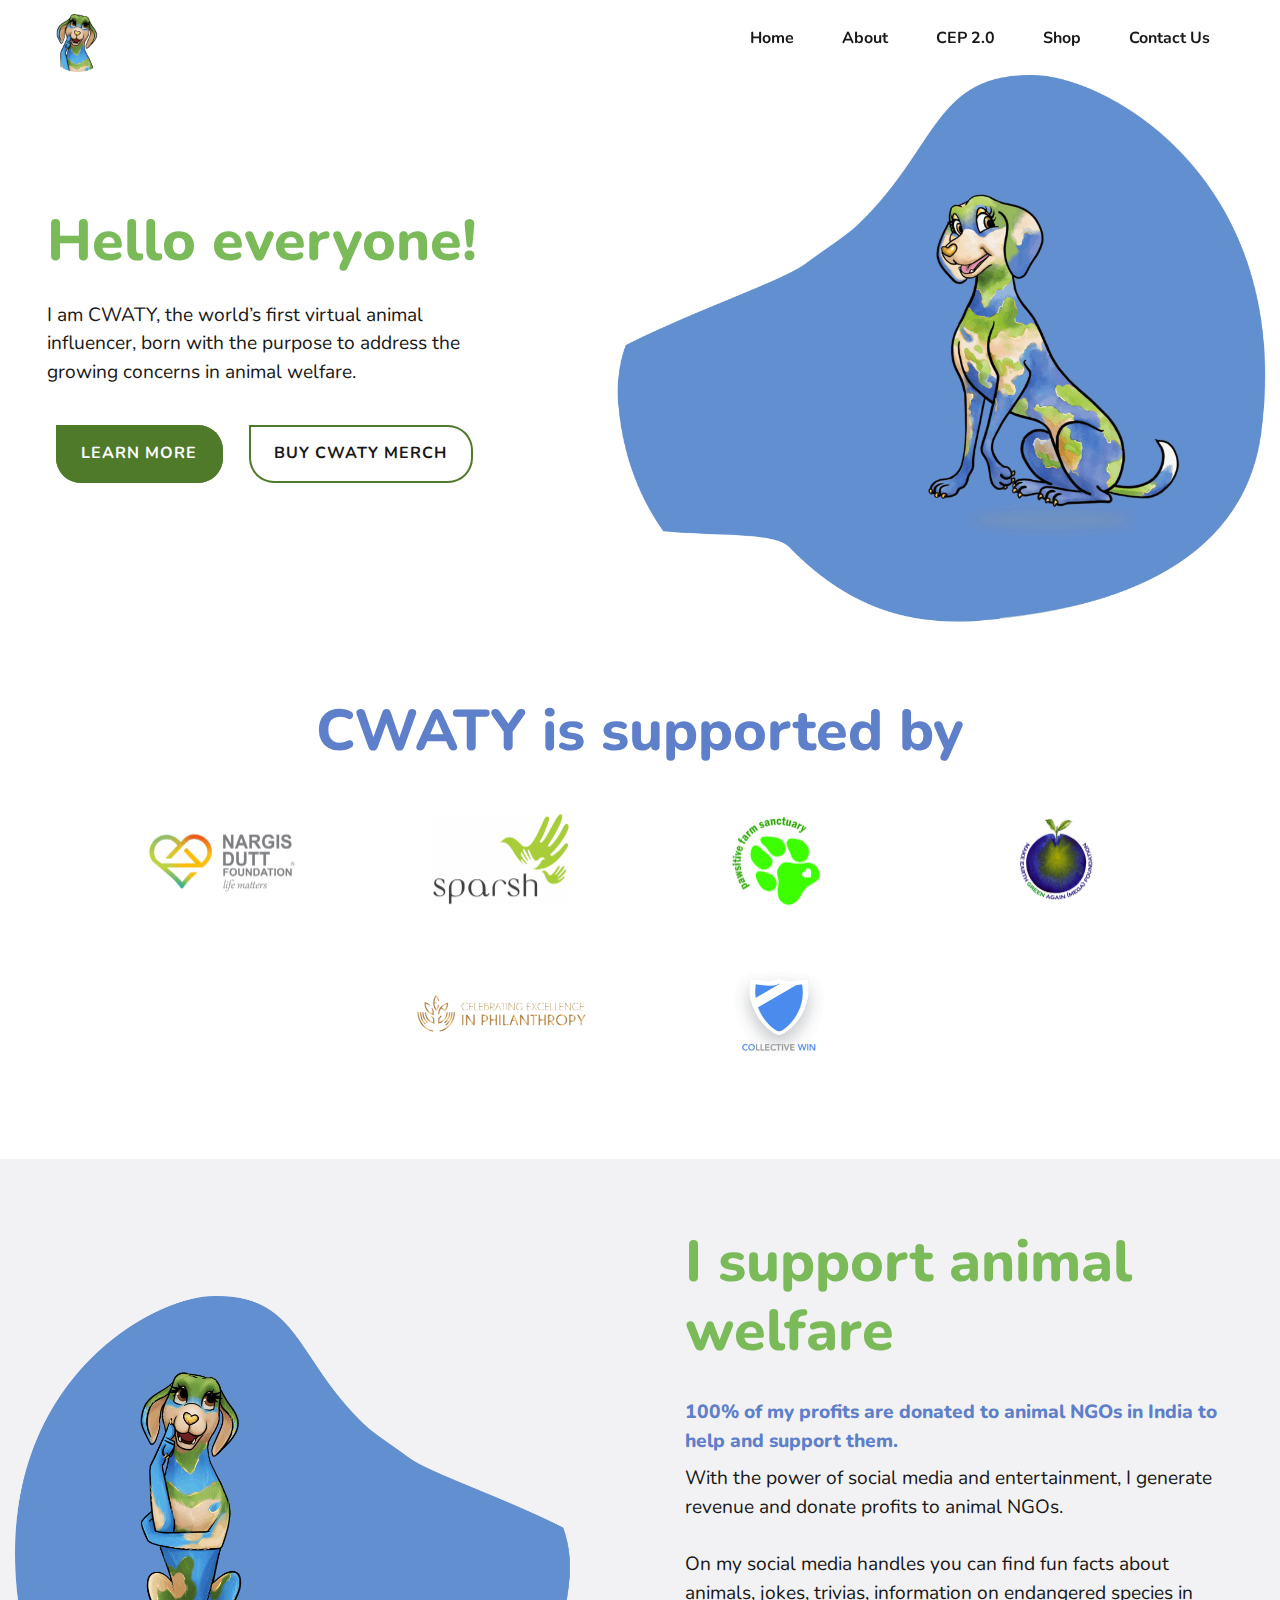
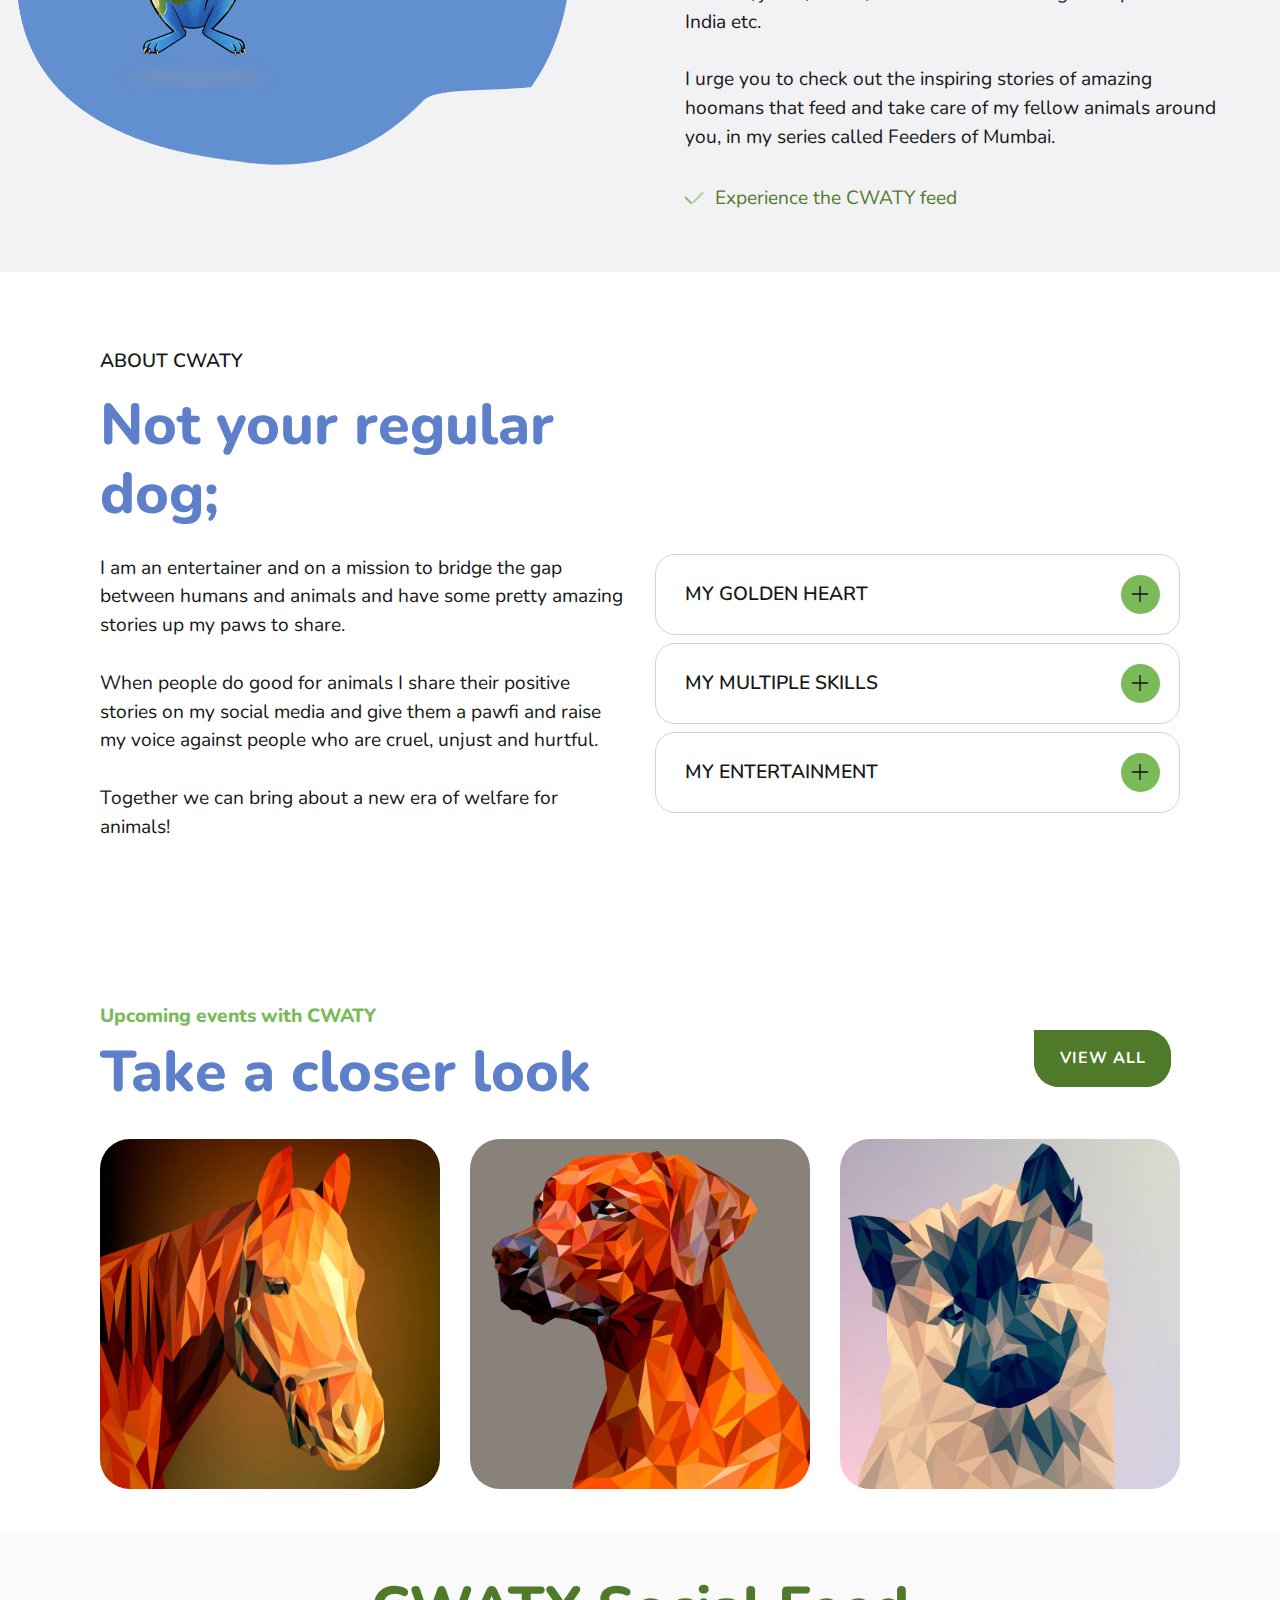
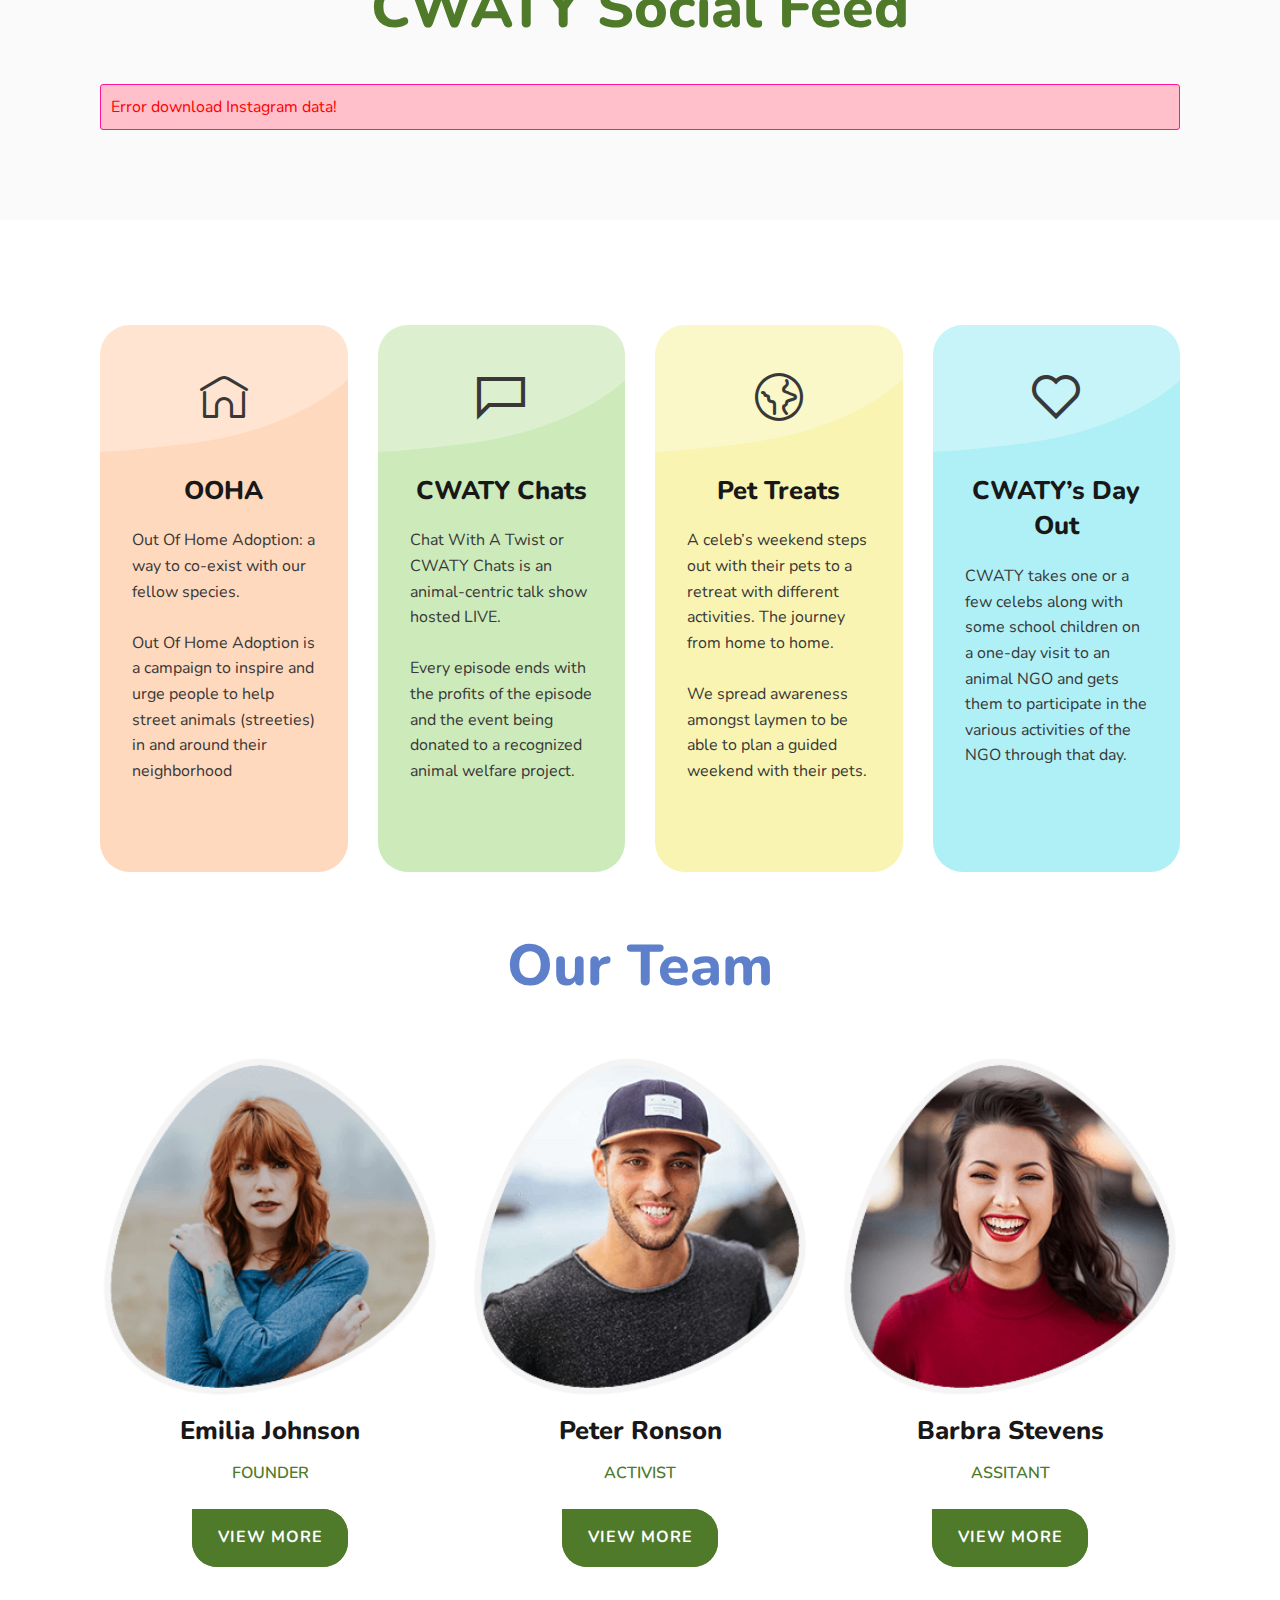
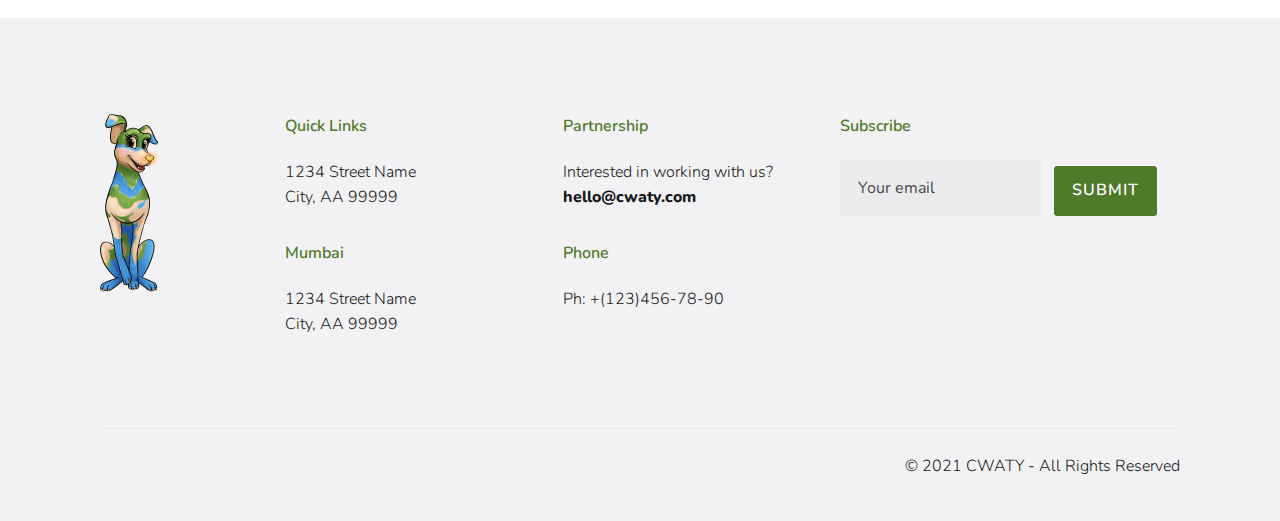
==== index.html @ ecf94f73 "v0.1 Build" ====
<!DOCTYPE html>
<html  >
<head>
  
  <meta charset="UTF-8">
  <meta http-equiv="X-UA-Compatible" content="IE=edge">
  
  <meta name="viewport" content="width=device-width, initial-scale=1, minimum-scale=1">
  <link rel="shortcut icon" href="assets/images/logo-96x96.png" type="image/x-icon">
  <meta name="description" content="">
  
  
  <title>CWATY Home page - </title>
  <link rel="stylesheet" href="assets/web/assets/mobirise-icons2/mobirise2.css">
  <link rel="stylesheet" href="assets/web/assets/mobirise-icons/mobirise-icons.css">
  <link rel="stylesheet" href="assets/web/assets/mobirise-icons-bold/mobirise-icons-bold.css">
  <link rel="stylesheet" href="assets/tether/tether.min.css">
  <link rel="stylesheet" href="assets/bootstrap/css/bootstrap.min.css">
  <link rel="stylesheet" href="assets/bootstrap/css/bootstrap-grid.min.css">
  <link rel="stylesheet" href="assets/bootstrap/css/bootstrap-reboot.min.css">
  <link rel="stylesheet" href="assets/dropdown/css/style.css">
  <link rel="stylesheet" href="assets/socicon/css/styles.css">
  <link rel="stylesheet" href="assets/instagram-feed/style.css">
  <link rel="stylesheet" href="assets/slick/slick.css">
  <link rel="stylesheet" href="assets/theme/css/style.css">
  <link rel="stylesheet" href="assets/recaptcha.css">
  <link rel="preload" as="style" href="assets/mobirise/css/mbr-additional.css"><link rel="stylesheet" href="assets/mobirise/css/mbr-additional.css" type="text/css">
  
  
  
  

</head>
<body>
  
  <section class="menu cid-rGtWl2Qdmo" once="menu" id="menu1-0">

    


    <nav class="navbar navbar-dropdown navbar-fixed-top navbar-expand-lg">
        <div class="container">
            <div class="navbar-brand">
                <span class="navbar-logo">
                    
                        <img src="assets/images/logo-96x96.png" alt="" style="height: 4rem;">
                    
                </span>
                
            </div>
            <button class="navbar-toggler" type="button" data-toggle="collapse" data-target="#navbarSupportedContent" aria-controls="navbarNavAltMarkup" aria-expanded="false" aria-label="Toggle navigation">
                <div class="hamburger">
                    <span></span>
                    <span></span>
                    <span></span>
                    <span></span>
                </div>
            </button>
            <div class="collapse navbar-collapse" id="navbarSupportedContent">
                <ul class="navbar-nav nav-dropdown nav-right" data-app-modern-menu="true"><li class="nav-item">
                        <a class="nav-link link text-black text-primary display-4" href="#top" aria-expanded="false">
                            Home</a>
                    </li><li class="nav-item"><a class="nav-link link text-black text-primary display-4" href="index.html#content2-3" aria-expanded="false">About</a></li><li class="nav-item"><a class="nav-link link text-black text-primary display-4" href="cep.html">
                            CEP 2.0</a></li><li class="nav-item">
                        <a class="nav-link link text-black text-primary display-4" href="shop.html">
                            Shop</a>
                    </li><li class="nav-item"><a class="nav-link link text-black text-primary display-4" href="events.html#contact2-d" aria-expanded="false">
                            Contact Us</a></li></ul>
                
                
            </div>
        </div>
    </nav>
</section>

<section class="cid-rGtWlOZ46k" id="header1-1">
    

    

    <div class="container-fluid">
        <div class="row">
            <div class="col-md-12 content align-left py-4 col-lg-5 ">

                <h1 class="mbr-section-title align-left mbr-bold pb-3 mbr-fonts-style display-2">Hello everyone!&nbsp;</h1>
                <p class="mbr-text pb-3 align-left mbr-fonts-style display-7"> I am CWATY, the world’s first virtual animal influencer, born with the purpose to address the growing concerns in animal welfare.</p>

                



                <div class="align-left mbr-section-btn"><a class="btn btn-md btn-primary display-4" href="index.html#content2-3">LEARN MORE</a> <a class="btn btn-md btn-primary-outline display-4" href="shop.html">BUY CWATY MERCH</a></div>

            </div>
            <div class="col-md-12 col-lg-7 img-col">
                <div class="mbr-figure">
                    <img src="assets/images/3s-1200x900.png" alt="">
                </div>

            </div>
        </div>
    </div>
</section>

<section class="clients1 petsm4_clients1 cid-spHb37b6py" id="clients1-i">

	<!-- Block parameters controls (Blue "Gear" panel) -->
	
	<!-- End block parameters -->

	<div class="container images-container">
		<div class="row justify-content-center">
			<div class="col-md-12">
				<h1 class="mbr-section-title mbr-bold pb-3 align-center mbr-fonts-style display-2">CWATY is supported by</h1>
				
				
			</div>
			<div class="col-md-4 col-lg-3 card">
				<img src="assets/images/logo4-360x213.png" alt="">
			</div>
			<div class="col-md-4 col-lg-3 card">
				<img src="assets/images/logo2-360x213.png" alt="">
			</div>
			<div class="col-md-4 col-lg-3 card">
				<img src="assets/images/logo5-360x213.png" alt="">
			</div>
			<div class="col-md-4 col-lg-3 card">
				<img src="assets/images/logo1-360x213.png" alt="">
			</div>
			<div class="col-md-4 col-lg-3 card">
				<img src="assets/images/logo3-360x213.png" alt="">
			</div>
			<div class="col-md-4 col-lg-3 card">
				<img src="assets/images/logo6-360x213.png" alt="">
			</div>
			
			
			
			
			
			
		</div>
	</div>
</section>

<section class="cid-rGtWmGRJOW" id="content2-3">
    

    

    <div class="container-fluid">
        <div class="row">

            <div class="col-md-12 col-lg-6 img-col">
                <div class="mbr-figure">
                    <img src="assets/images/4s-1200x900.png" alt="">
                </div>

            </div>


            <div class="col-md-12 content py-4 col-lg-6">

                <h1 class="mbr-section-title align-left mbr-bold pb-4 mbr-fonts-style display-2">
I support animal welfare</h1>

                <h2 class="mbr-section-title align-left mbr-bold mbr-fonts-style display-7">100% of my profits are donated to animal NGOs in India to help and support them.</h2>

                <p class="mbr-text pb-3 align-left mbr-fonts-style display-7">With the power of social media and entertainment, I generate revenue and donate profits to animal NGOs.<br><br>On my social media handles you can find fun facts about animals, jokes, trivias, information on endangered species in India etc. <br><br>I urge you to check out the inspiring stories of amazing hoomans that  feed and take care of my fellow animals around you, in my series called Feeders of Mumbai.<br></p>



                <ul class="list">
                    
                    
                    


                <li class="item-wrap">
                        <span class="mbr-iconfont mbrib-success" style="color: rgb(118, 118, 118); fill: rgb(118, 118, 118);"></span>
                        <h4 class="item1 mbr-regular mbr-fonts-style display-7"><a href="index.html#instagram-feed-block-g" class="text-primary">Experience the CWATY feed</a></h4>
                    </li></ul>

                

            </div>

        </div>
    </div>
</section>

<section class="accordion1 petsm4_accordions1 cid-spEi02hDJc" id="accordions1-0">

	

	
	<div class="container">
		<div class="row">
			<div class="col-12 col-lg-6">
				<div class="section-head align-left">
					<h3 class="mbr-section-subtitle mbr-semibold pb-2 mbr-fonts-style display-7">ABOUT CWATY</h3>
					<h2 class="mbr-section-title mbr-bold pb-3 mbr-fonts-style display-2">Not your regular dog;</h2>
				</div>
			</div>
		</div>
		<div class="row">
			<div class="col-12 col-lg-6">

				<p class="mbr-fonts-style pb-4 align-left text display-7">I am an entertainer and on a mission to bridge the gap between humans and animals and have some pretty amazing stories up my paws to share. <br><br>When people do good for animals I share their positive stories on my social media and give them a  pawfi and raise my voice against people who are cruel, unjust and hurtful.<br><br>Together we can bring about a new era of welfare for animals!<br></p>

			</div>
			<div class="col-12 col-lg-6 accordion-section">
				<div class="accordion-content">
					<div id="bootstrap-accordion_6" class="panel-group accordionStyles accordion" role="tablist" aria-multiselectable="true">
						<div class="card">
							<div class="card-header" role="tab" id="headingOne">
								<a role="button" class="panel-title collapsed text-black" data-toggle="collapse" data-core="" href="#collapse1_6" aria-expanded="false" aria-controls="collapse1">


									<h4 class="mbr-fonts-style display-7">MY GOLDEN HEART</h4>

									<span class="sign mbr-iconfont mbri-arrow-down inactive"></span>
								</a>
							</div>
							<div id="collapse1_6" class="panel-collapse noScroll collapse " role="tabpanel" aria-labelledby="headingOne" data-parent="#bootstrap-accordion_6">
								<div class="panel-body p-4">
									<p class="mbr-fonts-style panel-text display-7">People say I have a golden heart, literally and as well as metaphorically. Golden hued blood runs through my veins. My skin is covered in intricate patterns, much like the terrain of the globe. With my cute heart-shaped golden nose with long fluttering lashes I win everyone’s heart. <br></p>
								</div>
							</div>
						</div>
						<div class="card">
							<div class="card-header" role="tab" id="headingTwo">
								<a role="button" class="collapsed panel-title text-black" data-toggle="collapse" data-core="" href="#collapse2_6" aria-expanded="false" aria-controls="collapse2">


									<h4 class="mbr-fonts-style display-7">MY MULTIPLE SKILLS</h4>

									<span class="sign mbr-iconfont mbri-arrow-down inactive"></span>
								</a>

							</div>
							<div id="collapse2_6" class="panel-collapse noScroll collapse" role="tabpanel" aria-labelledby="headingTwo" data-parent="#bootstrap-accordion_6">
								<div class="panel-body p-4">
									<p class="mbr-fonts-style panel-text display-7">
										Just like the colours on my skin, my skills too are multiple. I work as an actor, writer, philanthropist, host, model,singer, influencer, illustrator, comedian &amp; producer. Phew! All to raise funds for the welfare of animals, of course. </p>
								</div>
							</div>
						</div>
						<div class="card">
							<div class="card-header" role="tab" id="headingThree">
								<a role="button" class="collapsed text-black panel-title" data-toggle="collapse" data-core="" href="#collapse3_6" aria-expanded="false" aria-controls="collapse3">


									<h4 class="mbr-fonts-style display-7">MY ENTERTAINMENT</h4>

									<span class="sign mbr-iconfont mbri-arrow-down inactive"></span>
								</a>
							</div>
							<div id="collapse3_6" class="panel-collapse noScroll collapse" role="tabpanel" aria-labelledby="headingThree" data-parent="#bootstrap-accordion_6">
								<div class="panel-body p-4">
									<p class="mbr-fonts-style panel-text display-7"> Also, had my fair share of experience in the entertainment industry, making short documentary films on animal feeders, attending shoots and walking down the red carpet, to raise awareness for animal welfare. </p>
								</div>
							</div>
						</div>
						
						
						
					</div>
				</div>
			</div>
		</div>
	</div>
</section>

<section class="features6 popup-btn-cards cid-rGtWn0t5ac" id="features4-4">

    

    
    <div class="container">


        <div class="row justify-content-center">

            <div class="col-lg-8 col-md-8 pb-4">
                <h4 class="align-left mbr-bold mbr-fonts-style display-7">Upcoming events with CWATY&nbsp;</h4>

                <h2 class="align-left mbr-bold mbr-fonts-style mbr-section-title display-2">Take a closer look</h2>
            </div>

            <div class="col-lg-4 col-md-4 btn-col pb-4">
                <div class="align-left mbr-section-btn"><a class="btn btn-md btn-primary display-4" href="#">VIEW ALL<br></a></div>
            </div>



            <div class="col-lg-4 col-md-6">
                <div class="card-wrapper">
                    <a href="events.html"><img src="assets/images/mbr-680x713.jpg" alt="" title=""></a>
                    <div class="wrapper">
                        <p class="mbr-text align-center mbr-semibold mbr-white mbr-fonts-style display-4">27th Feburary, 2021</p>
                        <h3 class="card-title align-center mbr-bold mbr-fonts-style align-left mbr-white display-5">
                            <div><a href="events.html" class="text-white">Press Conference for Celebrating Excellence in Philanthropy (CEP)</a></div>
                        </h3>
                    </div>
                </div>
            </div>





            <div class="col-lg-4 col-md-6">
                <div class="card-wrapper">
                    <img src="assets/images/mbr-680x466.jpg" alt="" title="">
                    <div class="wrapper">
                        <p class="mbr-text align-center mbr-semibold mbr-white mbr-fonts-style display-4">
                            FIRST WEEK OF MAY</p>
                        <h3 class="card-title align-center mbr-bold mbr-fonts-style align-left mbr-white display-5"><a href="cep.html" class="text-white">Celebrating Excellence in Philanthropy 2.0 (CEP)</a></h3>
                    </div>
                </div>
            </div>


            <div class="col-lg-4 col-md-6">
                <div class="card-wrapper">
                    <img src="assets/images/mbr-680x453.jpg" alt="" title="">
                    <div class="wrapper">
                        <p class="mbr-text align-center mbr-semibold mbr-white mbr-fonts-style display-4">4th OCTOBER 2021</p>
                        <h3 class="card-title align-center mbr-bold mbr-fonts-style align-left mbr-white display-5"><a href="#" class="text-white" data-toggle="modal" data-target="#mbr-popup-l">WORLD ANIMAL DAY</a></h3>
                    </div>
                </div>
            </div>



        </div>
    </div>
</section>

<section class="mbr-instagram-feed" id="instagram-feed-block-g" data-per-row-grid="6" data-rows="2" data-per-row-slider="" data-spacing="11" data-full-width="" data-account="cwaty.official" data-rv-view="917" style="background-color: rgb(250, 250, 250); padding-top: 40px; padding-bottom: 80px;">
    
    <div class="container container_toggle">
        <div class="row">
            <div class="col">
                <div class="inst">
                    <h1 class="inst__title align-center mbr-fonts-style display-2"><strong>CWATY Social Feed</strong></h1>
                    <div class="inst__content"></div>
                    
                </div>
            </div>
        </div>
    </div>
</section>

<section class="features1 cid-rGtWm2r7DD" id="features6-2">

    

    
    <div class="container">
        <div class="row">

            <div class="card col-12 col-md-6 col-lg-3">
                <div class="card-wrapper align-left card1 ">
                    <svg xmlns="http://www.w3.org/2000/svg" width="269.19780227841716" height="147.43955898849208" style="">
                        <rect id="backgroundrect" width="100%" height="100%" x="0" y="0" fill="transparent" stroke="none" class="" style="" fill-opacity="1"></rect>
                        <g class="currentLayer" style="">
                            <title>Layer 1</title>
                            <path fill="white" fill-opacity="1" stroke="none" stroke-width="2" stroke-dasharray="none" stroke-linejoin="round" stroke-linecap="butt" stroke-dashoffset="" fill-rule="nonzero" opacity="1" marker-start="" marker-mid="" marker-end="" d="M-110.40659359291077,50.950556279754636 C-110.40659359291077,-2.4372237202453633 -10.614843592910766,-81.94505372024535 88.16483640708924,-81.94505372024535 C186.94450640708922,-81.94505372024535 266.9560464070892,-38.70095372024536 266.9560464070892,14.686816279754638 C266.9560464070892,68.07458627975464 186.94450640708922,111.31868627975464 88.16483640708924,111.31868627975464 C-10.614843592910766,111.31868627975464 -110.40659359291077,104.33832627975464 -110.40659359291077,50.950556279754636 z" id="svg_1" class="" transform="rotate(-4.22603702545166 78.27473449707026,14.686810493469203) "></path>
                        </g>
                    </svg>
                    <div class="card-img">
                        <span class="mbr-iconfont mbrib-home"></span>
                    </div>
                    <div class="card-box">
                        <h4 class="card-title pb-2 mbr-bold mbr-fonts-style display-5">OOHA</h4>
                        <p class="mbr-text pb-4 mbr-fonts-style display-4">Out Of Home Adoption: a way to co-exist with our fellow species.<br><br>Out Of Home Adoption is a campaign to inspire and urge people to help street animals (streeties) in and around their neighborhood<br></p>
                        
                    </div>
                </div>
            </div>
            <div class="card col-12 col-md-6 col-lg-3">
                <div class="card-wrapper  align-left card2 ">
                    <svg xmlns="http://www.w3.org/2000/svg" width="269.19780227841716" height="147.43955898849208" style="">
                        <rect id="backgroundrect" width="100%" height="100%" x="0" y="0" fill="transparent" stroke="none" class="" style="" fill-opacity="1"></rect>
                        <g class="currentLayer" style="">
                            <title>Layer 1</title>
                            <path fill="white" fill-opacity="1" stroke="none" stroke-width="2" stroke-dasharray="none" stroke-linejoin="round" stroke-linecap="butt" stroke-dashoffset="" fill-rule="nonzero" opacity="1" marker-start="" marker-mid="" marker-end="" d="M-110.40659359291077,50.950556279754636 C-110.40659359291077,-2.4372237202453633 -10.614843592910766,-81.94505372024535 88.16483640708924,-81.94505372024535 C186.94450640708922,-81.94505372024535 266.9560464070892,-38.70095372024536 266.9560464070892,14.686816279754638 C266.9560464070892,68.07458627975464 186.94450640708922,111.31868627975464 88.16483640708924,111.31868627975464 C-10.614843592910766,111.31868627975464 -110.40659359291077,104.33832627975464 -110.40659359291077,50.950556279754636 z" id="svg_1" class="" transform="rotate(-4.22603702545166 78.27473449707026,14.686810493469203) "></path>
                        </g>
                    </svg>
                    <div class="card-img">
                        <span class="mbr-iconfont mobi-mbri-chat mobi-mbri"></span>
                    </div>
                    <div class="card-box">
                        <h4 class="card-title pb-2 mbr-bold mbr-fonts-style display-5">CWATY Chats</h4>
                        <p class="mbr-text pb-4 mbr-fonts-style display-4">Chat With A Twist or CWATY Chats is an animal-centric talk show hosted LIVE.<br><br>Every episode ends with the profits of the episode and the event being donated to a recognized animal welfare project.<br></p>
                        
                    </div>
                </div>
            </div>
            <div class="card col-12 col-md-6 col-lg-3">
                <div class="card-wrapper  align-left card3 ">
                    <svg xmlns="http://www.w3.org/2000/svg" width="269.19780227841716" height="147.43955898849208" style="">
                        <rect id="backgroundrect" width="100%" height="100%" x="0" y="0" fill="transparent" stroke="none" class="" style="" fill-opacity="1"></rect>
                        <g class="currentLayer" style="">
                            <title>Layer 1</title>
                            <path fill="white" fill-opacity="1" stroke="none" stroke-width="2" stroke-dasharray="none" stroke-linejoin="round" stroke-linecap="butt" stroke-dashoffset="" fill-rule="nonzero" opacity="1" marker-start="" marker-mid="" marker-end="" d="M-110.40659359291077,50.950556279754636 C-110.40659359291077,-2.4372237202453633 -10.614843592910766,-81.94505372024535 88.16483640708924,-81.94505372024535 C186.94450640708922,-81.94505372024535 266.9560464070892,-38.70095372024536 266.9560464070892,14.686816279754638 C266.9560464070892,68.07458627975464 186.94450640708922,111.31868627975464 88.16483640708924,111.31868627975464 C-10.614843592910766,111.31868627975464 -110.40659359291077,104.33832627975464 -110.40659359291077,50.950556279754636 z" id="svg_1" class="" transform="rotate(-4.22603702545166 78.27473449707026,14.686810493469203) "></path>
                        </g>
                    </svg>
                    <div class="card-img">
                        <span class="mbr-iconfont mbrib-globe"></span>
                    </div>
                    <div class="card-box">
                        <h4 class="card-title pb-2 mbr-bold mbr-fonts-style display-5">Pet Treats</h4>
                        <p class="mbr-text pb-4 mbr-fonts-style display-4">
                            A celeb’s weekend steps out with their pets to a retreat with different activities. The journey from home to home.<br><br>We spread awareness amongst laymen to be able to plan a guided weekend with their pets.<br> </p>
                        
                    </div>
                </div>
            </div>
            <div class="card col-12 col-md-6 col-lg-3">
                <div class="card-wrapper  align-left card4 ">
                    <svg xmlns="http://www.w3.org/2000/svg" width="269.19780227841716" height="147.43955898849208" style="">
                        <rect id="backgroundrect" width="100%" height="100%" x="0" y="0" fill="transparent" stroke="none" class="" style="" fill-opacity="1"></rect>
                        <g class="currentLayer" style="">
                            <title>Layer 1</title>
                            <path fill="white" fill-opacity="1" stroke="none" stroke-width="2" stroke-dasharray="none" stroke-linejoin="round" stroke-linecap="butt" stroke-dashoffset="" fill-rule="nonzero" opacity="1" marker-start="" marker-mid="" marker-end="" d="M-110.40659359291077,50.950556279754636 C-110.40659359291077,-2.4372237202453633 -10.614843592910766,-81.94505372024535 88.16483640708924,-81.94505372024535 C186.94450640708922,-81.94505372024535 266.9560464070892,-38.70095372024536 266.9560464070892,14.686816279754638 C266.9560464070892,68.07458627975464 186.94450640708922,111.31868627975464 88.16483640708924,111.31868627975464 C-10.614843592910766,111.31868627975464 -110.40659359291077,104.33832627975464 -110.40659359291077,50.950556279754636 z" id="svg_1" class="" transform="rotate(-4.22603702545166 78.27473449707026,14.686810493469203) "></path>
                        </g>
                    </svg>
                    <div class="card-img">
                        <span class="mbr-iconfont mobi-mbri-hearth mobi-mbri"></span>
                    </div>
                    <div class="card-box">
                        <h4 class="card-title pb-2 mbr-bold mbr-fonts-style display-5">CWATY’s Day Out</h4>
                        <p class="mbr-text pb-4 mbr-fonts-style display-4">
                            CWATY takes one or a few celebs along with some school children on a one-day visit to an animal NGO and gets them to participate in the various activities of the NGO through that day. </p>
                        
                    </div>
                </div>

            </div>
        </div>
    </div>

</section>

<section class="features6 popup-btn-cards cid-rGtWoTEzKR" id="team1-9">

    

    
    <div class="container">


        <div class="row justify-content-center">

            <div class="col-lg-12 col-md-12 pb-5">

                <h2 class="align-center mbr-bold mbr-fonts-style mbr-section-title display-2">Our Team</h2>
            </div>




            <div class="col-lg-4 col-md-6">
                <div class="card-wrapper">
                    <img src="assets/images/face1.png" alt="" title="">
                    <div class="wrapper">
                        <h3 class="card-title align-center mbr-bold mbr-fonts-style align-left display-5">Emilia Johnson</h3>
                        <p class="mbr-text align-center mbr-semibold mbr-fonts-style display-4">FOUNDER</p>
                        <div class="align-center mbr-section-btn"><a class="btn btn-md btn-primary display-4" href="#">VIEW MORE<br></a></div>

                    </div>
                </div>
            </div>





            <div class="col-lg-4 col-md-6">
                <div class="card-wrapper">
                    <img src="assets/images/face2.png" alt="" title="">
                    <div class="wrapper">
                        <h3 class="card-title align-center mbr-bold mbr-fonts-style align-left display-5">Peter Ronson</h3>
                        <p class="mbr-text align-center mbr-semibold mbr-fonts-style display-4">ACTIVIST</p>
                        <div class="align-center mbr-section-btn"><a class="btn btn-md btn-primary display-4" href="#">VIEW MORE<br></a></div>

                    </div>
                </div>
            </div>


            <div class="col-lg-4 col-md-6">
                <div class="card-wrapper">
                    <img src="assets/images/face3.png" alt="" title="">
                    <div class="wrapper">
                        <h3 class="card-title align-center mbr-bold mbr-fonts-style align-left display-5">Barbra Stevens</h3>
                        <p class="mbr-text align-center mbr-semibold mbr-fonts-style display-4">ASSITANT</p>
                        <div class="align-center mbr-section-btn"><a class="btn btn-md btn-primary display-4" href="#">VIEW MORE<br></a></div>

                    </div>
                </div>
            </div>



        </div>
    </div>
</section>

<div class="modal mbr-popup cid-spIbyJRUjV fade" tabindex="-1" role="dialog" data-overlay-color="#000000" data-overlay-opacity="0.8" id="mbr-popup-l" aria-hidden="true">
        <div class="modal-dialog modal-lg modal-dialog-centered" role="document">
            <div class="modal-content">
                <div class="modal-header pb-0">
                    <h5 class="modal-title mbr-fonts-style display-5">CWATY Event</h5>
                    <button type="button" class="close" data-dismiss="modal" aria-label="Close">
                        <svg version="1.1" xmlns="http://www.w3.org/2000/svg" width="24" height="24" viewBox="0 0 32 32" fill="currentColor">
                            <path d="M31.797 0.191c-0.264-0.256-0.686-0.25-0.942 0.015l-13.328 13.326c-0.598 0.581 0.342 1.543 0.942 0.942l13.328-13.326c0.27-0.262 0.27-0.695 0-0.957zM14.472 17.515c-0.264-0.256-0.686-0.25-0.942 0.015l-13.328 13.326c-0.613 0.595 0.34 1.562 0.942 0.942l13.328-13.326c0.27-0.262 0.27-0.695 0-0.957zM1.144 0.205c-0.584-0.587-1.544 0.336-0.942 0.942l30.654 30.651c0.613 0.625 1.563-0.325 0.942-0.942z"></path>
                        </svg>
                    </button>
                </div>

                <div class="modal-body">
                    <p class="mbr-text mbr-fonts-style display-7">This event information will be shared with you over an email.&nbsp;</p>

                    <div>
                        
                            

                            <div class="form-wrapper" data-form-type="formoid">
                                <form action="https://mobirise.eu/" method="POST" class="mbr-form form-with-styler" data-form-title="Mobirise Form"><input type="hidden" name="email" data-form-email="true" value="VrpPghg2JX31nfBYb8x8XMeLrXqu/OWqLbm2DgXenSu/31VrDovLkH5ZFRHN4gjjAknaPpZtSniBXmd3YOd91zteMRbe39qmwOwxlSDmK3dpmTcoMj9Lv7Qq2LLcz+to">
                                    <div class="container">
                                        <div class="row">
                                            <div hidden="hidden" data-form-alert="" class="alert alert-success col-12">Thanks for filling out the form!</div>
                                            <div hidden="hidden" data-form-alert-danger="" class="alert alert-danger col-12"></div>
                                        </div>
                                        <div class="row form-content">
                                            <div class="col-md-4 form-group" data-for="name">
                                                <input type="text" name="name" placeholder="Name" data-form-field="Name" required="required" class="form-control display-7" id="name-mbr-popup-l">
                                            </div>
                                            <div class="col-md-4 form-group" data-for="lastName">
                                                <input type="text" name="lastName" placeholder="Last Name" data-form-field="Last Name" required="required" class="form-control display-7" id="lastName-mbr-popup-l">
                                            </div>
                                            <div class="form-group col" data-for="email">
                                                <input type="email" name="email" placeholder="Email" data-form-field="Email" required="required" class="form-control display-7" id="email-mbr-popup-l">
                                            </div>
                                            <div class="col-md-auto input-group-btn"><button type="submit" class="btn btn-primary display-4">SUBMIT</button></div>
                                        </div>
                                    </div>
                                </form>
                            </div>
                        </div>
                    </div>

                    
                </div>
            </div>
        </div>

<section class="footer1 conferencem4_footer1 cid-spF43gKbUT" once="footer" id="footer1-f">

	

	

	<div class="container">
		<div class="row justify-content-center">
			<div class="col-md-6 wrap order-0 col-lg-2">
				
				<img class="logo__image" src="assets/images/happy-cwaty-min-120x356.png" alt="" title="">
			</div>
			<div class="col-md-6 wrap col-lg-3">
				<div class="footer__content">
					<h4 class="mbr-fonts-style mbr-semibold title__address display-4">Quick Links</h4>
					<p class="work__address mbr-fonts-style display-4">1234 Street Name<br>City, AA 99999</p>
				</div>
				<div class="footer__content">
					<h4 class="mbr-fonts-style mbr-semibold title__address display-4">Mumbai</h4>
					<p class="work__address mbr-fonts-style display-4">1234 Street Name<br>City, AA 99999</p>
				</div>
			</div>
			<div class="col-md-6 wrap col-lg-3">
				<div class="footer__content">
					<h4 class="mbr-fonts-style mbr-semibold title__address display-4">Partnership</h4>
					<p class="work__address mbr-fonts-style display-4">Interested in working with us?<br><strong>hello@cwaty.com</strong></p>
				</div>
				<div class="footer__content">
					<h4 class="mbr-fonts-style mbr-semibold title__address display-4">Phone</h4>
					<p class="work__address mbr-fonts-style display-4">Ph: +(123)456-78-90</p>
				</div>
			</div>
			<div class="col-md-6 wrap col-lg-4">
				<div class="footer__content">
					<h4 class="mbr-fonts-style mbr-semibold title__address display-4">Subscribe</h4>
					<div class="subscribe__form" data-form-type="formoid">
						<!---Formbuilder Form--->
						<form action="https://mobirise.eu/" method="POST" class="mbr-form form-with-styler" data-form-title="Mobirise Form"><input type="hidden" name="email" data-form-email="true" value="u6UiCYgzB58LnzweiZnKSBhcArw5LzwTkbqI3s+LuqmmoR8qAYzUD4v7YvIk5geh6M3cSyXzXx3anX35t8WCTnj/2J0/+ow/pn/ZoxNwJ/LOOPmD3TC7fyz3UaPCwfv3">
							<div class="row">
								<div hidden="hidden" data-form-alert="" class="alert alert-success col-12">Thanks for
									filling out the form!</div>
								<div hidden="hidden" data-form-alert-danger="" class="alert alert-danger col-12">
								</div>
							</div>
							<div class="dragArea row">
								<div class="form-group col-md-7  col-6" data-for="email">
									<input type="email" name="email" placeholder="Your email" data-form-field="Email" required="required" class="form-control display-4" id="email-footer1-f">
								</div>
								<div class="col-md-5 col-6 input-group-btn"><button type="submit" class="btn btn-lg btn-primary display-4">SUBMIT</button></div>
							</div>
						</form>
						<!---Formbuilder Form--->
					</div>
				</div>
			</div>

		</div>
		<div class="divider"></div>
		<div class="row align-items-baseline">
			<div class="col-md-6">
				<p class="privacy mbr-fonts-style align-left display-4"></p>
			</div>
			<div class="col-md-6">
				<p class="privacy mbr-fonts-style align-right display-4">
					© 2021 CWATY - All Rights Reserved</p>
			</div>
		</div>
	</div>

</section>


<script src="assets/web/assets/jquery/jquery.min.js"></script>
  <script src="assets/popper/popper.min.js"></script>
  <script src="assets/tether/tether.min.js"></script>
  <script src="assets/bootstrap/js/bootstrap.min.js"></script>
  <script src="assets/smoothscroll/smooth-scroll.js"></script>
  <script src="assets/dropdown/js/nav-dropdown.js"></script>
  <script src="assets/dropdown/js/navbar-dropdown.js"></script>
  <script src="assets/touchswipe/jquery.touch-swipe.min.js"></script>
  <script src="assets/mbr-switch-arrow/mbr-switch-arrow.js"></script>
  <script src="assets/mbr-popup-btns/mbr-popup-btns.js"></script>
  <script src="assets/popup-plugin/script.js"></script>
  <script src="assets/popup-overlay-plugin/script.js"></script>
  <script src="assets/instagram-feed/index.js"></script>
  <script src="assets/slick/slick.min.js"></script>
  <script src="assets/theme/js/script.js"></script>
  <script src="assets/formoid.min.js"></script>
  
  
  

</body>
</html>
---- assets/web/assets/mobirise-icons2/mobirise2.css ----
@font-face {
  font-family: 'Moririse2';
  font-display: swap;
  src:  url('mobirise2.eot?f2bix4');
  src:  url('mobirise2.eot?f2bix4#iefix') format('embedded-opentype'),
    url('mobirise2.ttf?f2bix4') format('truetype'),
    url('mobirise2.woff?f2bix4') format('woff'),
    url('mobirise2.svg?f2bix4#mobirise2') format('svg');
  font-weight: normal;
  font-style: normal;
}

[class^="mobi-"], [class*=" mobi-"] {
  /* use !important to prevent issues with browser extensions that change fonts */
  font-family: 'Moririse2' !important;
  speak: none;
  font-style: normal;
  font-weight: normal;
  font-variant: normal;
  text-transform: none;
  line-height: 1;

  /* Better Font Rendering =========== */
  -webkit-font-smoothing: antialiased;
  -moz-osx-font-smoothing: grayscale;
}

.mobi-mbri-add-submenu:before {
  content: "\e900";
}
.mobi-mbri-alert:before {
  content: "\e901";
}
.mobi-mbri-align-center:before {
  content: "\e902";
}
.mobi-mbri-align-justify:before {
  content: "\e903";
}
.mobi-mbri-align-left:before {
  content: "\e904";
}
.mobi-mbri-align-right:before {
  content: "\e905";
}
.mobi-mbri-android:before {
  content: "\e906";
}
.mobi-mbri-apple:before {
  content: "\e907";
}
.mobi-mbri-arrow-down:before {
  content: "\e908";
}
.mobi-mbri-arrow-next:before {
  content: "\e909";
}
.mobi-mbri-arrow-prev:before {
  content: "\e90a";
}
.mobi-mbri-arrow-up:before {
  content: "\e90b";
}
.mobi-mbri-bold:before {
  content: "\e90c";
}
.mobi-mbri-bookmark:before {
  content: "\e90d";
}
.mobi-mbri-bootstrap:before {
  content: "\e90e";
}
.mobi-mbri-briefcase:before {
  content: "\e90f";
}
.mobi-mbri-browse:before {
  content: "\e910";
}
.mobi-mbri-bulleted-list:before {
  content: "\e911";
}
.mobi-mbri-calendar:before {
  content: "\e912";
}
.mobi-mbri-camera:before {
  content: "\e913";
}
.mobi-mbri-cart-add:before {
  content: "\e914";
}
.mobi-mbri-cart-full:before {
  content: "\e915";
}
.mobi-mbri-cash:before {
  content: "\e916";
}
.mobi-mbri-change-style:before {
  content: "\e917";
}
.mobi-mbri-chat:before {
  content: "\e918";
}
.mobi-mbri-clock:before {
  content: "\e919";
}
.mobi-mbri-close:before {
  content: "\e91a";
}
.mobi-mbri-cloud:before {
  content: "\e91b";
}
.mobi-mbri-code:before {
  content: "\e91c";
}
.mobi-mbri-contact-form:before {
  content: "\e91d";
}
.mobi-mbri-credit-card:before {
  content: "\e91e";
}
.mobi-mbri-cursor-click:before {
  content: "\e91f";
}
.mobi-mbri-cust-feedback:before {
  content: "\e920";
}
.mobi-mbri-database:before {
  content: "\e921";
}
.mobi-mbri-delivery:before {
  content: "\e922";
}
.mobi-mbri-desktop:before {
  content: "\e923";
}
.mobi-mbri-devices:before {
  content: "\e924";
}
.mobi-mbri-down:before {
  content: "\e925";
}
.mobi-mbri-download-2:before {
  content: "\e926";
}
.mobi-mbri-download:before {
  content: "\e927";
}
.mobi-mbri-drag-n-drop-2:before {
  content: "\e928";
}
.mobi-mbri-drag-n-drop:before {
  content: "\e929";
}
.mobi-mbri-edit-2:before {
  content: "\e92a";
}
.mobi-mbri-edit:before {
  content: "\e92b";
}
.mobi-mbri-error:before {
  content: "\e92c";
}
.mobi-mbri-extension:before {
  content: "\e92d";
}
.mobi-mbri-features:before {
  content: "\e92e";
}
.mobi-mbri-file:before {
  content: "\e92f";
}
.mobi-mbri-flag:before {
  content: "\e930";
}
.mobi-mbri-folder:before {
  content: "\e931";
}
.mobi-mbri-gift:before {
  content: "\e932";
}
.mobi-mbri-github:before {
  content: "\e933";
}
.mobi-mbri-globe-2:before {
  content: "\e934";
}
.mobi-mbri-globe:before {
  content: "\e935";
}
.mobi-mbri-growing-chart:before {
  content: "\e936";
}
.mobi-mbri-hearth:before {
  content: "\e937";
}
.mobi-mbri-help:before {
  content: "\e938";
}
.mobi-mbri-home:before {
  content: "\e939";
}
.mobi-mbri-hot-cup:before {
  content: "\e93a";
}
.mobi-mbri-idea:before {
  content: "\e93b";
}
.mobi-mbri-image-gallery:before {
  content: "\e93c";
}
.mobi-mbri-image-slider:before {
  content: "\e93d";
}
.mobi-mbri-info:before {
  content: "\e93e";
}
.mobi-mbri-italic:before {
  content: "\e93f";
}
.mobi-mbri-key:before {
  content: "\e940";
}
.mobi-mbri-laptop:before {
  content: "\e941";
}
.mobi-mbri-layers:before {
  content: "\e942";
}
.mobi-mbri-left-right:before {
  content: "\e943";
}
.mobi-mbri-left:before {
  content: "\e944";
}
.mobi-mbri-letter:before {
  content: "\e945";
}
.mobi-mbri-like:before {
  content: "\e946";
}
.mobi-mbri-link:before {
  content: "\e947";
}
.mobi-mbri-lock:before {
  content: "\e948";
}
.mobi-mbri-login:before {
  content: "\e949";
}
.mobi-mbri-logout:before {
  content: "\e94a";
}
.mobi-mbri-magic-stick:before {
  content: "\e94b";
}
.mobi-mbri-map-pin:before {
  content: "\e94c";
}
.mobi-mbri-menu:before {
  content: "\e94d";
}
.mobi-mbri-mobile-2:before {
  content: "\e94e";
}
.mobi-mbri-mobile-horizontal:before {
  content: "\e94f";
}
.mobi-mbri-mobile:before {
  content: "\e950";
}
.mobi-mbri-mobirise:before {
  content: "\e951";
}
.mobi-mbri-more-horizontal:before {
  content: "\e952";
}
.mobi-mbri-more-vertical:before {
  content: "\e953";
}
.mobi-mbri-music:before {
  content: "\e954";
}
.mobi-mbri-new-file:before {
  content: "\e955";
}
.mobi-mbri-numbered-list:before {
  content: "\e956";
}
.mobi-mbri-opened-folder:before {
  content: "\e957";
}
.mobi-mbri-pages:before {
  content: "\e958";
}
.mobi-mbri-paper-plane:before {
  content: "\e959";
}
.mobi-mbri-paperclip:before {
  content: "\e95a";
}
.mobi-mbri-phone:before {
  content: "\e95b";
}
.mobi-mbri-photo:before {
  content: "\e95c";
}
.mobi-mbri-photos:before {
  content: "\e95d";
}
.mobi-mbri-pin:before {
  content: "\e95e";
}
.mobi-mbri-play:before {
  content: "\e95f";
}
.mobi-mbri-plus:before {
  content: "\e960";
}
.mobi-mbri-preview:before {
  content: "\e961";
}
.mobi-mbri-print:before {
  content: "\e962";
}
.mobi-mbri-protect:before {
  content: "\e963";
}
.mobi-mbri-question:before {
  content: "\e964";
}
.mobi-mbri-quote-left:before {
  content: "\e965";
}
.mobi-mbri-quote-right:before {
  content: "\e966";
}
.mobi-mbri-redo:before {
  content: "\e967";
}
.mobi-mbri-refresh:before {
  content: "\e968";
}
.mobi-mbri-responsive-2:before {
  content: "\e969";
}
.mobi-mbri-responsive:before {
  content: "\e96a";
}
.mobi-mbri-right:before {
  content: "\e96b";
}
.mobi-mbri-rocket:before {
  content: "\e96c";
}
.mobi-mbri-sad-face:before {
  content: "\e96d";
}
.mobi-mbri-sale:before {
  content: "\e96e";
}
.mobi-mbri-save:before {
  content: "\e96f";
}
.mobi-mbri-search:before {
  content: "\e970";
}
.mobi-mbri-setting-2:before {
  content: "\e971";
}
.mobi-mbri-setting-3:before {
  content: "\e972";
}
.mobi-mbri-setting:before {
  content: "\e973";
}
.mobi-mbri-share:before {
  content: "\e974";
}
.mobi-mbri-shopping-bag:before {
  content: "\e975";
}
.mobi-mbri-shopping-basket:before {
  content: "\e976";
}
.mobi-mbri-shopping-cart:before {
  content: "\e977";
}
.mobi-mbri-sites:before {
  content: "\e978";
}
.mobi-mbri-smile-face:before {
  content: "\e979";
}
.mobi-mbri-speed:before {
  content: "\e97a";
}
.mobi-mbri-star:before {
  content: "\e97b";
}
.mobi-mbri-success:before {
  content: "\e97c";
}
.mobi-mbri-sun:before {
  content: "\e97d";
}
.mobi-mbri-sun2:before {
  content: "\e97e";
}
.mobi-mbri-tablet-vertical:before {
  content: "\e97f";
}
.mobi-mbri-tablet:before {
  content: "\e980";
}
.mobi-mbri-target:before {
  content: "\e981";
}
.mobi-mbri-timer:before {
  content: "\e982";
}
.mobi-mbri-to-ftp:before {
  content: "\e983";
}
.mobi-mbri-to-local-drive:before {
  content: "\e984";
}
.mobi-mbri-touch-swipe:before {
  content: "\e985";
}
.mobi-mbri-touch:before {
  content: "\e986";
}
.mobi-mbri-trash:before {
  content: "\e987";
}
.mobi-mbri-underline:before {
  content: "\e988";
}
.mobi-mbri-undo:before {
  content: "\e989";
}
.mobi-mbri-unlink:before {
  content: "\e98a";
}
.mobi-mbri-unlock:before {
  content: "\e98b";
}
.mobi-mbri-up-down:before {
  content: "\e98c";
}
.mobi-mbri-up:before {
  content: "\e98d";
}
.mobi-mbri-update:before {
  content: "\e98e";
}
.mobi-mbri-upload-2:before {
  content: "\e98f";
}
.mobi-mbri-upload:before {
  content: "\e990";
}
.mobi-mbri-user-2:before {
  content: "\e991";
}
.mobi-mbri-user:before {
  content: "\e992";
}
.mobi-mbri-users:before {
  content: "\e993";
}
.mobi-mbri-video-play:before {
  content: "\e994";
}
.mobi-mbri-video:before {
  content: "\e995";
}
.mobi-mbri-watch:before {
  content: "\e996";
}
.mobi-mbri-website-theme-2:before {
  content: "\e997";
}
.mobi-mbri-website-theme:before {
  content: "\e998";
}
.mobi-mbri-wifi:before {
  content: "\e999";
}
.mobi-mbri-windows:before {
  content: "\e99a";
}
.mobi-mbri-zoom-in:before {
  content: "\e99b";
}
.mobi-mbri-zoom-out:before {
  content: "\e99c";
}
---- assets/web/assets/mobirise-icons/mobirise-icons.css ----
@font-face {
  font-family: 'MobiriseIcons';
  src:  url('mobirise-icons.eot?spat4u');
  src:  url('mobirise-icons.eot?spat4u#iefix') format('embedded-opentype'),
    url('mobirise-icons.ttf?spat4u') format('truetype'),
    url('mobirise-icons.woff?spat4u') format('woff'),
    url('mobirise-icons.svg?spat4u#MobiriseIcons') format('svg');
  font-weight: normal;
  font-style: normal;
  font-display: swap;
}

[class^="mbri-"], [class*=" mbri-"] {
  /* use !important to prevent issues with browser extensions that change fonts */
  font-family: MobiriseIcons !important;
  speak: none;
  font-style: normal;
  font-weight: normal;
  font-variant: normal;
  text-transform: none;
  line-height: 1;

  /* Better Font Rendering =========== */
  -webkit-font-smoothing: antialiased;
  -moz-osx-font-smoothing: grayscale;
}

.mbri-add-submenu:before {
  content: "\e900";
}
.mbri-alert:before {
  content: "\e901";
}
.mbri-align-center:before {
  content: "\e902";
}
.mbri-align-justify:before {
  content: "\e903";
}
.mbri-align-left:before {
  content: "\e904";
}
.mbri-align-right:before {
  content: "\e905";
}
.mbri-android:before {
  content: "\e906";
}
.mbri-apple:before {
  content: "\e907";
}
.mbri-arrow-down:before {
  content: "\e908";
}
.mbri-arrow-next:before {
  content: "\e909";
}
.mbri-arrow-prev:before {
  content: "\e90a";
}
.mbri-arrow-up:before {
  content: "\e90b";
}
.mbri-bold:before {
  content: "\e90c";
}
.mbri-bookmark:before {
  content: "\e90d";
}
.mbri-bootstrap:before {
  content: "\e90e";
}
.mbri-briefcase:before {
  content: "\e90f";
}
.mbri-browse:before {
  content: "\e910";
}
.mbri-bulleted-list:before {
  content: "\e911";
}
.mbri-calendar:before {
  content: "\e912";
}
.mbri-camera:before {
  content: "\e913";
}
.mbri-cart-add:before {
  content: "\e914";
}
.mbri-cart-full:before {
  content: "\e915";
}
.mbri-cash:before {
  content: "\e916";
}
.mbri-change-style:before {
  content: "\e917";
}
.mbri-chat:before {
  content: "\e918";
}
.mbri-clock:before {
  content: "\e919";
}
.mbri-close:before {
  content: "\e91a";
}
.mbri-cloud:before {
  content: "\e91b";
}
.mbri-code:before {
  content: "\e91c";
}
.mbri-contact-form:before {
  content: "\e91d";
}
.mbri-credit-card:before {
  content: "\e91e";
}
.mbri-cursor-click:before {
  content: "\e91f";
}
.mbri-cust-feedback:before {
  content: "\e920";
}
.mbri-database:before {
  content: "\e921";
}
.mbri-delivery:before {
  content: "\e922";
}
.mbri-desktop:before {
  content: "\e923";
}
.mbri-devices:before {
  content: "\e924";
}
.mbri-down:before {
  content: "\e925";
}
.mbri-download:before {
  content: "\e989";
}
.mbri-drag-n-drop:before {
  content: "\e927";
}
.mbri-drag-n-drop2:before {
  content: "\e928";
}
.mbri-edit:before {
  content: "\e929";
}
.mbri-edit2:before {
  content: "\e92a";
}
.mbri-error:before {
  content: "\e92b";
}
.mbri-extension:before {
  content: "\e92c";
}
.mbri-features:before {
  content: "\e92d";
}
.mbri-file:before {
  content: "\e92e";
}
.mbri-flag:before {
  content: "\e92f";
}
.mbri-folder:before {
  content: "\e930";
}
.mbri-gift:before {
  content: "\e931";
}
.mbri-github:before {
  content: "\e932";
}
.mbri-globe:before {
  content: "\e933";
}
.mbri-globe-2:before {
  content: "\e934";
}
.mbri-growing-chart:before {
  content: "\e935";
}
.mbri-hearth:before {
  content: "\e936";
}
.mbri-help:before {
  content: "\e937";
}
.mbri-home:before {
  content: "\e938";
}
.mbri-hot-cup:before {
  content: "\e939";
}
.mbri-idea:before {
  content: "\e93a";
}
.mbri-image-gallery:before {
  content: "\e93b";
}
.mbri-image-slider:before {
  content: "\e93c";
}
.mbri-info:before {
  content: "\e93d";
}
.mbri-italic:before {
  content: "\e93e";
}
.mbri-key:before {
  content: "\e93f";
}
.mbri-laptop:before {
  content: "\e940";
}
.mbri-layers:before {
  content: "\e941";
}
.mbri-left-right:before {
  content: "\e942";
}
.mbri-left:before {
  content: "\e943";
}
.mbri-letter:before {
  content: "\e944";
}
.mbri-like:before {
  content: "\e945";
}
.mbri-link:before {
  content: "\e946";
}
.mbri-lock:before {
  content: "\e947";
}
.mbri-login:before {
  content: "\e948";
}
.mbri-logout:before {
  content: "\e949";
}
.mbri-magic-stick:before {
  content: "\e94a";
}
.mbri-map-pin:before {
  content: "\e94b";
}
.mbri-menu:before {
  content: "\e94c";
}
.mbri-mobile:before {
  content: "\e94d";
}
.mbri-mobile2:before {
  content: "\e94e";
}
.mbri-mobirise:before {
  content: "\e94f";
}
.mbri-more-horizontal:before {
  content: "\e950";
}
.mbri-more-vertical:before {
  content: "\e951";
}
.mbri-music:before {
  content: "\e952";
}
.mbri-new-file:before {
  content: "\e953";
}
.mbri-numbered-list:before {
  content: "\e954";
}
.mbri-opened-folder:before {
  content: "\e955";
}
.mbri-pages:before {
  content: "\e956";
}
.mbri-paper-plane:before {
  content: "\e957";
}
.mbri-paperclip:before {
  content: "\e958";
}
.mbri-photo:before {
  content: "\e959";
}
.mbri-photos:before {
  content: "\e95a";
}
.mbri-pin:before {
  content: "\e95b";
}
.mbri-play:before {
  content: "\e95c";
}
.mbri-plus:before {
  content: "\e95d";
}
.mbri-preview:before {
  content: "\e95e";
}
.mbri-print:before {
  content: "\e95f";
}
.mbri-protect:before {
  content: "\e960";
}
.mbri-question:before {
  content: "\e961";
}
.mbri-quote-left:before {
  content: "\e962";
}
.mbri-quote-right:before {
  content: "\e963";
}
.mbri-refresh:before {
  content: "\e964";
}
.mbri-responsive:before {
  content: "\e965";
}
.mbri-right:before {
  content: "\e966";
}
.mbri-rocket:before {
  content: "\e967";
}
.mbri-sad-face:before {
  content: "\e968";
}
.mbri-sale:before {
  content: "\e969";
}
.mbri-save:before {
  content: "\e96a";
}
.mbri-search:before {
  content: "\e96b";
}
.mbri-setting:before {
  content: "\e96c";
}
.mbri-setting2:before {
  content: "\e96d";
}
.mbri-setting3:before {
  content: "\e96e";
}
.mbri-share:before {
  content: "\e96f";
}
.mbri-shopping-bag:before {
  content: "\e970";
}
.mbri-shopping-basket:before {
  content: "\e971";
}
.mbri-shopping-cart:before {
  content: "\e972";
}
.mbri-sites:before {
  content: "\e973";
}
.mbri-smile-face:before {
  content: "\e974";
}
.mbri-speed:before {
  content: "\e975";
}
.mbri-star:before {
  content: "\e976";
}
.mbri-success:before {
  content: "\e977";
}
.mbri-sun:before {
  content: "\e978";
}
.mbri-sun2:before {
  content: "\e979";
}
.mbri-tablet:before {
  content: "\e97a";
}
.mbri-tablet-vertical:before {
  content: "\e97b";
}
.mbri-target:before {
  content: "\e97c";
}
.mbri-timer:before {
  content: "\e97d";
}
.mbri-to-ftp:before {
  content: "\e97e";
}
.mbri-to-local-drive:before {
  content: "\e97f";
}
.mbri-touch-swipe:before {
  content: "\e980";
}
.mbri-touch:before {
  content: "\e981";
}
.mbri-trash:before {
  content: "\e982";
}
.mbri-underline:before {
  content: "\e983";
}
.mbri-unlink:before {
  content: "\e984";
}
.mbri-unlock:before {
  content: "\e985";
}
.mbri-up-down:before {
  content: "\e986";
}
.mbri-up:before {
  content: "\e987";
}
.mbri-update:before {
  content: "\e988";
}
.mbri-upload:before {
 content: "\e926"; 
}
.mbri-user:before {
  content: "\e98a";
}
.mbri-user2:before {
  content: "\e98b";
}
.mbri-users:before {
  content: "\e98c";
}
.mbri-video:before {
  content: "\e98d";
}
.mbri-video-play:before {
  content: "\e98e";
}
.mbri-watch:before {
  content: "\e98f";
}
.mbri-website-theme:before {
  content: "\e990";
}
.mbri-wifi:before {
  content: "\e991";
}
.mbri-windows:before {
  content: "\e992";
}
.mbri-zoom-out:before {
  content: "\e993";
}
.mbri-redo:before {
  content: "\e994";
}
.mbri-undo:before {
  content: "\e995";
}
---- assets/web/assets/mobirise-icons-bold/mobirise-icons-bold.css ----
@font-face {
  font-family: 'mobirise-icons-bold';
  font-display: swap;
  src:  url('mobirise-icons-bold.eot?m1l4yr');
  src:  url('mobirise-icons-bold.eot?m1l4yr#iefix') format('embedded-opentype'),
    url('mobirise-icons-bold.ttf?m1l4yr') format('truetype'),
    url('mobirise-icons-bold.woff?m1l4yr') format('woff'),
    url('mobirise-icons-bold.svg?m1l4yr#mobirise-icons-bold') format('svg');
  font-weight: normal;
  font-style: normal;
}

[class^="mbrib-"], [class*="mbrib-"] {
  /* use !important to prevent issues with browser extensions that change fonts */
  font-family: 'mobirise-icons-bold' !important;
  speak: none;
  font-style: normal;
  font-weight: normal;
  font-variant: normal;
  text-transform: none;
  line-height: 1;

  /* Better Font Rendering =========== */
  -webkit-font-smoothing: antialiased;
  -moz-osx-font-smoothing: grayscale;
}

.mbrib-add-submenu:before {
  content: "\e900";
}
.mbrib-alert:before {
  content: "\e901";
}
.mbrib-align-center:before {
  content: "\e902";
}
.mbrib-align-justify:before {
  content: "\e903";
}
.mbrib-align-left:before {
  content: "\e904";
}
.mbrib-align-right:before {
  content: "\e905";
}
.mbrib-android:before {
  content: "\e906";
}
.mbrib-apple:before {
  content: "\e907";
}
.mbrib-arrow-down:before {
  content: "\e908";
}
.mbrib-arrow-next:before {
  content: "\e909";
}
.mbrib-arrow-prev:before {
  content: "\e90a";
}
.mbrib-arrow-up:before {
  content: "\e90b";
}
.mbrib-bold:before {
  content: "\e90c";
}
.mbrib-bookmark:before {
  content: "\e90d";
}
.mbrib-bootstrap:before {
  content: "\e90e";
}
.mbrib-briefcase:before {
  content: "\e90f";
}
.mbrib-browse:before {
  content: "\e910";
}
.mbrib-bulleted-list:before {
  content: "\e911";
}
.mbrib-calendar:before {
  content: "\e912";
}
.mbrib-camera:before {
  content: "\e913";
}
.mbrib-cart-add:before {
  content: "\e914";
}
.mbrib-cart-full:before {
  content: "\e915";
}
.mbrib-cash:before {
  content: "\e916";
}
.mbrib-change-style:before {
  content: "\e917";
}
.mbrib-chat:before {
  content: "\e918";
}
.mbrib-clock:before {
  content: "\e919";
}
.mbrib-close:before {
  content: "\e91a";
}
.mbrib-cloud:before {
  content: "\e91b";
}
.mbrib-code:before {
  content: "\e91c";
}
.mbrib-contact-form:before {
  content: "\e91d";
}
.mbrib-credit-card:before {
  content: "\e91e";
}
.mbrib-cursor-click:before {
  content: "\e91f";
}
.mbrib-cust-feedback:before {
  content: "\e920";
}
.mbrib-database:before {
  content: "\e921";
}
.mbrib-delivery:before {
  content: "\e922";
}
.mbrib-desktop:before {
  content: "\e923";
}
.mbrib-devices:before {
  content: "\e924";
}
.mbrib-down:before {
  content: "\e925";
}
.mbrib-download:before {
  content: "\e926";
}
.mbrib-drag-n-drop:before {
  content: "\e927";
}
.mbrib-drag-n-drop2:before {
  content: "\e928";
}
.mbrib-edit:before {
  content: "\e929";
}
.mbrib-edit2:before {
  content: "\e92a";
}
.mbrib-error:before {
  content: "\e92b";
}
.mbrib-extension:before {
  content: "\e92c";
}
.mbrib-features:before {
  content: "\e92d";
}
.mbrib-file:before {
  content: "\e92e";
}
.mbrib-flag:before {
  content: "\e92f";
}
.mbrib-folder:before {
  content: "\e930";
}
.mbrib-gift:before {
  content: "\e931";
}
.mbrib-github:before {
  content: "\e932";
}
.mbrib-globe-2:before {
  content: "\e933";
}
.mbrib-globe:before {
  content: "\e934";
}
.mbrib-growing-chart:before {
  content: "\e935";
}
.mbrib-hearth:before {
  content: "\e936";
}
.mbrib-help:before {
  content: "\e937";
}
.mbrib-home:before {
  content: "\e938";
}
.mbrib-hot-cup:before {
  content: "\e939";
}
.mbrib-idea:before {
  content: "\e93a";
}
.mbrib-image-gallery:before {
  content: "\e93b";
}
.mbrib-image-slider:before {
  content: "\e93c";
}
.mbrib-info:before {
  content: "\e93d";
}
.mbrib-italic:before {
  content: "\e93e";
}
.mbrib-key:before {
  content: "\e93f";
}
.mbrib-laptop:before {
  content: "\e940";
}
.mbrib-layers:before {
  content: "\e941";
}
.mbrib-left-right:before {
  content: "\e942";
}
.mbrib-left:before {
  content: "\e943";
}
.mbrib-letter:before {
  content: "\e944";
}
.mbrib-like:before {
  content: "\e945";
}
.mbrib-link:before {
  content: "\e946";
}
.mbrib-lock:before {
  content: "\e947";
}
.mbrib-login:before {
  content: "\e948";
}
.mbrib-logout:before {
  content: "\e949";
}
.mbrib-magic-stick:before {
  content: "\e94a";
}
.mbrib-map-pin:before {
  content: "\e94b";
}
.mbrib-menu:before {
  content: "\e94c";
}
.mbrib-mobile:before {
  content: "\e94d";
}
.mbrib-mobile2:before {
  content: "\e94e";
}
.mbrib-mobirise:before {
  content: "\e94f";
}
.mbrib-more-horizontal:before {
  content: "\e950";
}
.mbrib-more-vertical:before {
  content: "\e951";
}
.mbrib-music:before {
  content: "\e952";
}
.mbrib-new-file:before {
  content: "\e953";
}
.mbrib-numbered-list:before {
  content: "\e954";
}
.mbrib-opened-folder:before {
  content: "\e955";
}
.mbrib-pages:before {
  content: "\e956";
}
.mbrib-paper-plane:before {
  content: "\e957";
}
.mbrib-paperclip:before {
  content: "\e958";
}
.mbrib-photo:before {
  content: "\e959";
}
.mbrib-photos:before {
  content: "\e95a";
}
.mbrib-pin:before {
  content: "\e95b";
}
.mbrib-play:before {
  content: "\e95c";
}
.mbrib-plus:before {
  content: "\e95d";
}
.mbrib-preview:before {
  content: "\e95e";
}
.mbrib-print:before {
  content: "\e95f";
}
.mbrib-protect:before {
  content: "\e960";
}
.mbrib-question:before {
  content: "\e961";
}
.mbrib-quote-left:before {
  content: "\e962";
}
.mbrib-quote-right:before {
  content: "\e963";
}
.mbrib-redo:before {
  content: "\e964";
}
.mbrib-refresh:before {
  content: "\e965";
}
.mbrib-responsive:before {
  content: "\e966";
}
.mbrib-right:before {
  content: "\e967";
}
.mbrib-rocket:before {
  content: "\e968";
}
.mbrib-sad-face:before {
  content: "\e969";
}
.mbrib-sale:before {
  content: "\e96a";
}
.mbrib-save:before {
  content: "\e96b";
}
.mbrib-search:before {
  content: "\e96c";
}
.mbrib-setting:before {
  content: "\e96d";
}
.mbrib-setting2:before {
  content: "\e96e";
}
.mbrib-setting3:before {
  content: "\e96f";
}
.mbrib-share:before {
  content: "\e970";
}
.mbrib-shopping-bag:before {
  content: "\e971";
}
.mbrib-shopping-basket:before {
  content: "\e972";
}
.mbrib-shopping-cart:before {
  content: "\e973";
}
.mbrib-sites:before {
  content: "\e974";
}
.mbrib-smile-face:before {
  content: "\e975";
}
.mbrib-speed:before {
  content: "\e976";
}
.mbrib-star:before {
  content: "\e977";
}
.mbrib-success:before {
  content: "\e978";
}
.mbrib-sun:before {
  content: "\e979";
}
.mbrib-sun2:before {
  content: "\e97a";
}
.mbrib-tablet-vertical:before {
  content: "\e97b";
}
.mbrib-tablet:before {
  content: "\e97c";
}
.mbrib-target:before {
  content: "\e97d";
}
.mbrib-timer:before {
  content: "\e97e";
}
.mbrib-to-ftp:before {
  content: "\e97f";
}
.mbrib-to-local-drive:before {
  content: "\e980";
}
.mbrib-touch-swipe:before {
  content: "\e981";
}
.mbrib-touch:before {
  content: "\e982";
}
.mbrib-trash:before {
  content: "\e983";
}
.mbrib-underline:before {
  content: "\e984";
}
.mbrib-undo:before {
  content: "\e985";
}
.mbrib-unlink:before {
  content: "\e986";
}
.mbrib-unlock:before {
  content: "\e987";
}
.mbrib-up-down:before {
  content: "\e988";
}
.mbrib-up:before {
  content: "\e989";
}
.mbrib-update:before {
  content: "\e98a";
}
.mbrib-upload:before {
  content: "\e98b";
}
.mbrib-user:before {
  content: "\e98c";
}
.mbrib-user2:before {
  content: "\e98d";
}
.mbrib-users:before {
  content: "\e98e";
}
.mbrib-video-play:before {
  content: "\e98f";
}
.mbrib-video:before {
  content: "\e990";
}
.mbrib-watch:before {
  content: "\e991";
}
.mbrib-website-theme:before {
  content: "\e992";
}
.mbrib-wifi:before {
  content: "\e993";
}
.mbrib-windows:before {
  content: "\e994";
}
.mbrib-zoom-out:before {
  content: "\e995";
}
---- assets/dropdown/css/style.css ----
.navbar-dropdown {
  left: 0;
  padding: 0;
  position: absolute;
  right: 0;
  top: 0;
  transition: all 0.45s ease;
  z-index: 1030;
  background: #282828; }
  .navbar-dropdown .navbar-logo {
    margin-right: 0.8rem;
    transition: margin 0.3s ease-in-out;
    vertical-align: middle; }
    .navbar-dropdown .navbar-logo img {
      height: 3.125rem;
      transition: all 0.3s ease-in-out; }
    .navbar-dropdown .navbar-logo.mbr-iconfont {
      font-size: 3.125rem;
      line-height: 3.125rem; }
  .navbar-dropdown .navbar-caption {
    font-weight: 700;
    white-space: normal;
    vertical-align: -4px;
    line-height: 3.125rem !important; }
    .navbar-dropdown .navbar-caption, .navbar-dropdown .navbar-caption:hover {
      color: inherit;
      text-decoration: none; }
  .navbar-dropdown .mbr-iconfont + .navbar-caption {
    vertical-align: -1px; }
  .navbar-dropdown.navbar-fixed-top {
    position: fixed; }
  .navbar-dropdown .navbar-brand span {
    vertical-align: -4px; }
  .navbar-dropdown.bg-color.transparent {
    background: none; }
  .navbar-dropdown.navbar-short .navbar-brand {
    padding: 0.625rem 0; }
    .navbar-dropdown.navbar-short .navbar-brand span {
      vertical-align: -1px; }
  .navbar-dropdown.navbar-short .navbar-caption {
    line-height: 2.375rem !important;
    vertical-align: -2px; }
  .navbar-dropdown.navbar-short .navbar-logo {
    margin-right: 0.8rem; }
    .navbar-dropdown.navbar-short .navbar-logo img {
      height: 2.375rem; }
    .navbar-dropdown.navbar-short .navbar-logo.mbr-iconfont {
      font-size: 2.375rem;
      line-height: 2.375rem; }
  .navbar-dropdown.navbar-short .mbr-table-cell {
    height: 3.625rem; }
  .navbar-dropdown .navbar-close {
    left: 0.6875rem;
    position: fixed;
    top: 0.75rem;
    z-index: 1000; }
  .navbar-dropdown .hamburger-icon {
    content: "";
    display: inline-block;
    vertical-align: middle;
    width: 16px;
    -webkit-box-shadow: 0 -6px 0 1px #282828,0 0 0 1px #282828,0 6px 0 1px #282828;
    -moz-box-shadow: 0 -6px 0 1px #282828,0 0 0 1px #282828,0 6px 0 1px #282828;
    box-shadow: 0 -6px 0 1px #282828,0 0 0 1px #282828,0 6px 0 1px #282828; }

.dropdown-menu .dropdown-toggle[data-toggle="dropdown-submenu"]::after {
  border-bottom: 0.35em solid transparent;
  border-left: 0.35em solid;
  border-right: 0;
  border-top: 0.35em solid transparent;
  margin-left: 0.3rem; }

.dropdown-menu .dropdown-item:focus {
  outline: 0; }

.nav-dropdown {
  font-size: 0.75rem;
  font-weight: 500;
  height: auto !important; }
  .nav-dropdown .nav-btn {
    padding-left: 1rem; }
  .nav-dropdown .link {
    margin: .667em 1.667em;
    font-weight: 500;
    padding: 0;
    transition: color .2s ease-in-out; }
    .nav-dropdown .link.dropdown-toggle {
      margin-right: 2.583em; }
      .nav-dropdown .link.dropdown-toggle::after {
        margin-left: .25rem;
        border-top: 0.35em solid;
        border-right: 0.35em solid transparent;
        border-left: 0.35em solid transparent;
        border-bottom: 0; }
      .nav-dropdown .link.dropdown-toggle[aria-expanded="true"] {
        margin: 0;
        padding: 0.667em 3.263em  0.667em 1.667em; }
  .nav-dropdown .link::after,
  .nav-dropdown .dropdown-item::after {
    color: inherit; }
  .nav-dropdown .btn {
    font-size: 0.75rem;
    font-weight: 700;
    letter-spacing: 0;
    margin-bottom: 0;
    padding-left: 1.25rem;
    padding-right: 1.25rem; }
  .nav-dropdown .dropdown-menu {
    border-radius: 0;
    border: 0;
    left: 0;
    margin: 0;
    padding-bottom: 0.5rem;
    padding-top: 0.5rem;
    position: relative; }
  .nav-dropdown .dropdown-submenu {
    margin-left: 0.125rem;
    top: 0; }
  .nav-dropdown .dropdown-item {
    font-weight: 500;
    line-height: 2;
    padding: 0.3846em 4.615em 0.3846em 1.5385em;
    position: relative;
    transition: color .2s ease-in-out, background-color .2s ease-in-out; }
    .nav-dropdown .dropdown-item::after {
      margin-top: -0.3077em;
      position: absolute;
      right: 1.1538em;
      top: 50%; }
    .nav-dropdown .dropdown-item:focus, .nav-dropdown .dropdown-item:hover {
      background: none; }

@media (max-width: 767px) {
  .nav-dropdown.navbar-toggleable-sm {
    bottom: 0;
    display: none;
    left: 0;
    overflow-x: hidden;
    position: fixed;
    top: 0;
    transform: translateX(-100%);
    -ms-transform: translateX(-100%);
    -webkit-transform: translateX(-100%);
    width: 18.75rem;
    z-index: 999; } }
.nav-dropdown.navbar-toggleable-xl {
  bottom: 0;
  display: none;
  left: 0;
  overflow-x: hidden;
  position: fixed;
  top: 0;
  transform: translateX(-100%);
  -ms-transform: translateX(-100%);
  -webkit-transform: translateX(-100%);
  width: 18.75rem;
  z-index: 999; }

.nav-dropdown-sm {
  display: block !important;
  overflow-x: hidden;
  overflow: auto;
  padding-top: 3.875rem; }
  .nav-dropdown-sm::after {
    content: "";
    display: block;
    height: 3rem;
    width: 100%; }
  .nav-dropdown-sm.collapse.in ~ .navbar-close {
    display: block !important; }
  .nav-dropdown-sm.collapsing, .nav-dropdown-sm.collapse.in {
    transform: translateX(0);
    -ms-transform: translateX(0);
    -webkit-transform: translateX(0);
    transition: all 0.25s ease-out;
    -webkit-transition: all 0.25s ease-out;
    background: #282828; }
  .nav-dropdown-sm.collapsing[aria-expanded="false"] {
    transform: translateX(-100%);
    -ms-transform: translateX(-100%);
    -webkit-transform: translateX(-100%); }
  .nav-dropdown-sm .nav-item {
    display: block;
    margin-left: 0 !important;
    padding-left: 0; }
  .nav-dropdown-sm .link,
  .nav-dropdown-sm .dropdown-item {
    border-top: 1px dotted rgba(255, 255, 255, 0.1);
    font-size: 0.8125rem;
    line-height: 1.6;
    margin: 0 !important;
    padding: 0.875rem 2.4rem 0.875rem 1.5625rem !important;
    position: relative;
    white-space: normal; }
    .nav-dropdown-sm .link:focus, .nav-dropdown-sm .link:hover,
    .nav-dropdown-sm .dropdown-item:focus,
    .nav-dropdown-sm .dropdown-item:hover {
      background: rgba(0, 0, 0, 0.2) !important;
      color: #c0a375; }
  .nav-dropdown-sm .nav-btn {
    position: relative;
    padding: 1.5625rem 1.5625rem 0 1.5625rem; }
    .nav-dropdown-sm .nav-btn::before {
      border-top: 1px dotted rgba(255, 255, 255, 0.1);
      content: "";
      left: 0;
      position: absolute;
      top: 0;
      width: 100%; }
    .nav-dropdown-sm .nav-btn + .nav-btn {
      padding-top: 0.625rem; }
      .nav-dropdown-sm .nav-btn + .nav-btn::before {
        display: none; }
  .nav-dropdown-sm .btn {
    padding: 0.625rem 0; }
  .nav-dropdown-sm .dropdown-toggle[data-toggle="dropdown-submenu"]::after {
    margin-left: .25rem;
    border-top: 0.35em solid;
    border-right: 0.35em solid transparent;
    border-left: 0.35em solid transparent;
    border-bottom: 0; }
  .nav-dropdown-sm .dropdown-toggle[data-toggle="dropdown-submenu"][aria-expanded="true"]::after {
    border-top: 0;
    border-right: 0.35em solid transparent;
    border-left: 0.35em solid transparent;
    border-bottom: 0.35em solid; }
  .nav-dropdown-sm .dropdown-menu {
    margin: 0;
    padding: 0;
    position: relative;
    top: 0;
    left: 0;
    width: 100%;
    border: 0;
    float: none;
    border-radius: 0;
    background: none; }
  .nav-dropdown-sm .dropdown-submenu {
    left: 100%;
    margin-left: 0.125rem;
    margin-top: -1.25rem;
    top: 0; }

.navbar-toggleable-sm .nav-dropdown .dropdown-menu {
  position: absolute; }

.navbar-toggleable-sm .nav-dropdown .dropdown-submenu {
  left: 100%;
  margin-left: 0.125rem;
  margin-top: -1.25rem;
  top: 0; }

.navbar-toggleable-sm.opened .nav-dropdown .dropdown-menu {
  position: relative; }

.navbar-toggleable-sm.opened .nav-dropdown .dropdown-submenu {
  left: 0;
  margin-left: 00rem;
  margin-top: 0rem;
  top: 0; }

.is-builder .nav-dropdown.collapsing {
  transition: none !important; }

/*# sourceMappingURL=style.css.map */
---- assets/socicon/css/styles.css ----
@charset "UTF-8";

@font-face {
  font-family: 'Socicon';
  src:  url('../fonts/socicon.eot');
  src:  url('../fonts/socicon.eot?#iefix') format('embedded-opentype'),
    url('../fonts/socicon.woff2') format('woff2'),
    url('../fonts/socicon.ttf') format('truetype'),
    url('../fonts/socicon.woff') format('woff'),
    url('../fonts/socicon.svg#socicon') format('svg');
  font-weight: normal;
  font-style: normal;
}

[data-icon]:before {
  font-family: "socicon" !important;
  content: attr(data-icon);
  font-style: normal !important;
  font-weight: normal !important;
  font-variant: normal !important;
  text-transform: none !important;
  speak: none;
  line-height: 1;
  -webkit-font-smoothing: antialiased;
  -moz-osx-font-smoothing: grayscale;
}

[class^="socicon-"], [class*=" socicon-"] {
  /* use !important to prevent issues with browser extensions that change fonts */
  font-family: 'Socicon' !important;
  speak: none;
  font-style: normal;
  font-weight: normal;
  font-variant: normal;
  text-transform: none;
  line-height: 1;

  /* Better Font Rendering =========== */
  -webkit-font-smoothing: antialiased;
  -moz-osx-font-smoothing: grayscale;
}

.socicon-eitaa:before {
  content: "\e97c";
}
.socicon-soroush:before {
  content: "\e97d";
}
.socicon-bale:before {
  content: "\e97e";
}
.socicon-zazzle:before {
  content: "\e97b";
}
.socicon-society6:before {
  content: "\e97a";
}
.socicon-redbubble:before {
  content: "\e979";
}
.socicon-avvo:before {
  content: "\e978";
}
.socicon-stitcher:before {
  content: "\e977";
}
.socicon-googlehangouts:before {
  content: "\e974";
}
.socicon-dlive:before {
  content: "\e975";
}
.socicon-vsco:before {
  content: "\e976";
}
.socicon-flipboard:before {
  content: "\e973";
}
.socicon-ubuntu:before {
  content: "\e958";
}
.socicon-artstation:before {
  content: "\e959";
}
.socicon-invision:before {
  content: "\e95a";
}
.socicon-torial:before {
  content: "\e95b";
}
.socicon-collectorz:before {
  content: "\e95c";
}
.socicon-seenthis:before {
  content: "\e95d";
}
.socicon-googleplaymusic:before {
  content: "\e95e";
}
.socicon-debian:before {
  content: "\e95f";
}
.socicon-filmfreeway:before {
  content: "\e960";
}
.socicon-gnome:before {
  content: "\e961";
}
.socicon-itchio:before {
  content: "\e962";
}
.socicon-jamendo:before {
  content: "\e963";
}
.socicon-mix:before {
  content: "\e964";
}
.socicon-sharepoint:before {
  content: "\e965";
}
.socicon-tinder:before {
  content: "\e966";
}
.socicon-windguru:before {
  content: "\e967";
}
.socicon-cdbaby:before {
  content: "\e968";
}
.socicon-elementaryos:before {
  content: "\e969";
}
.socicon-stage32:before {
  content: "\e96a";
}
.socicon-tiktok:before {
  content: "\e96b";
}
.socicon-gitter:before {
  content: "\e96c";
}
.socicon-letterboxd:before {
  content: "\e96d";
}
.socicon-threema:before {
  content: "\e96e";
}
.socicon-splice:before {
  content: "\e96f";
}
.socicon-metapop:before {
  content: "\e970";
}
.socicon-naver:before {
  content: "\e971";
}
.socicon-remote:before {
  content: "\e972";
}
.socicon-internet:before {
  content: "\e957";
}
.socicon-moddb:before {
  content: "\e94b";
}
.socicon-indiedb:before {
  content: "\e94c";
}
.socicon-traxsource:before {
  content: "\e94d";
}
.socicon-gamefor:before {
  content: "\e94e";
}
.socicon-pixiv:before {
  content: "\e94f";
}
.socicon-myanimelist:before {
  content: "\e950";
}
.socicon-blackberry:before {
  content: "\e951";
}
.socicon-wickr:before {
  content: "\e952";
}
.socicon-spip:before {
  content: "\e953";
}
.socicon-napster:before {
  content: "\e954";
}
.socicon-beatport:before {
  content: "\e955";
}
.socicon-hackerone:before {
  content: "\e956";
}
.socicon-hackernews:before {
  content: "\e946";
}
.socicon-smashwords:before {
  content: "\e947";
}
.socicon-kobo:before {
  content: "\e948";
}
.socicon-bookbub:before {
  content: "\e949";
}
.socicon-mailru:before {
  content: "\e94a";
}
.socicon-gitlab:before {
  content: "\e945";
}
.socicon-instructables:before {
  content: "\e944";
}
.socicon-portfolio:before {
  content: "\e943";
}
.socicon-codered:before {
  content: "\e940";
}
.socicon-origin:before {
  content: "\e941";
}
.socicon-nextdoor:before {
  content: "\e942";
}
.socicon-udemy:before {
  content: "\e93f";
}
.socicon-livemaster:before {
  content: "\e93e";
}
.socicon-crunchbase:before {
  content: "\e93b";
}
.socicon-homefy:before {
  content: "\e93c";
}
.socicon-calendly:before {
  content: "\e93d";
}
.socicon-realtor:before {
  content: "\e90f";
}
.socicon-tidal:before {
  content: "\e910";
}
.socicon-qobuz:before {
  content: "\e911";
}
.socicon-natgeo:before {
  content: "\e912";
}
.socicon-mastodon:before {
  content: "\e913";
}
.socicon-unsplash:before {
  content: "\e914";
}
.socicon-homeadvisor:before {
  content: "\e915";
}
.socicon-angieslist:before {
  content: "\e916";
}
.socicon-codepen:before {
  content: "\e917";
}
.socicon-slack:before {
  content: "\e918";
}
.socicon-openaigym:before {
  content: "\e919";
}
.socicon-logmein:before {
  content: "\e91a";
}
.socicon-fiverr:before {
  content: "\e91b";
}
.socicon-gotomeeting:before {
  content: "\e91c";
}
.socicon-aliexpress:before {
  content: "\e91d";
}
.socicon-guru:before {
  content: "\e91e";
}
.socicon-appstore:before {
  content: "\e91f";
}
.socicon-homes:before {
  content: "\e920";
}
.socicon-zoom:before {
  content: "\e921";
}
.socicon-alibaba:before {
  content: "\e922";
}
.socicon-craigslist:before {
  content: "\e923";
}
.socicon-wix:before {
  content: "\e924";
}
.socicon-redfin:before {
  content: "\e925";
}
.socicon-googlecalendar:before {
  content: "\e926";
}
.socicon-shopify:before {
  content: "\e927";
}
.socicon-freelancer:before {
  content: "\e928";
}
.socicon-seedrs:before {
  content: "\e929";
}
.socicon-bing:before {
  content: "\e92a";
}
.socicon-doodle:before {
  content: "\e92b";
}
.socicon-bonanza:before {
  content: "\e92c";
}
.socicon-squarespace:before {
  content: "\e92d";
}
.socicon-toptal:before {
  content: "\e92e";
}
.socicon-gust:before {
  content: "\e92f";
}
.socicon-ask:before {
  content: "\e930";
}
.socicon-trulia:before {
  content: "\e931";
}
.socicon-loomly:before {
  content: "\e932";
}
.socicon-ghost:before {
  content: "\e933";
}
.socicon-upwork:before {
  content: "\e934";
}
.socicon-fundable:before {
  content: "\e935";
}
.socicon-booking:before {
  content: "\e936";
}
.socicon-googlemaps:before {
  content: "\e937";
}
.socicon-zillow:before {
  content: "\e938";
}
.socicon-niconico:before {
  content: "\e939";
}
.socicon-toneden:before {
  content: "\e93a";
}
.socicon-augment:before {
  content: "\e908";
}
.socicon-bitbucket:before {
  content: "\e909";
}
.socicon-fyuse:before {
  content: "\e90a";
}
.socicon-yt-gaming:before {
  content: "\e90b";
}
.socicon-sketchfab:before {
  content: "\e90c";
}
.socicon-mobcrush:before {
  content: "\e90d";
}
.socicon-microsoft:before {
  content: "\e90e";
}
.socicon-pandora:before {
  content: "\e907";
}
.socicon-messenger:before {
  content: "\e906";
}
.socicon-gamewisp:before {
  content: "\e905";
}
.socicon-bloglovin:before {
  content: "\e904";
}
.socicon-tunein:before {
  content: "\e903";
}
.socicon-gamejolt:before {
  content: "\e901";
}
.socicon-trello:before {
  content: "\e902";
}
.socicon-spreadshirt:before {
  content: "\e900";
}
.socicon-500px:before {
  content: "\e000";
}
.socicon-8tracks:before {
  content: "\e001";
}
.socicon-airbnb:before {
  content: "\e002";
}
.socicon-alliance:before {
  content: "\e003";
}
.socicon-amazon:before {
  content: "\e004";
}
.socicon-amplement:before {
  content: "\e005";
}
.socicon-android:before {
  content: "\e006";
}
.socicon-angellist:before {
  content: "\e007";
}
.socicon-apple:before {
  content: "\e008";
}
.socicon-appnet:before {
  content: "\e009";
}
.socicon-baidu:before {
  content: "\e00a";
}
.socicon-bandcamp:before {
  content: "\e00b";
}
.socicon-battlenet:before {
  content: "\e00c";
}
.socicon-mixer:before {
  content: "\e00d";
}
.socicon-bebee:before {
  content: "\e00e";
}
.socicon-bebo:before {
  content: "\e00f";
}
.socicon-behance:before {
  content: "\e010";
}
.socicon-blizzard:before {
  content: "\e011";
}
.socicon-blogger:before {
  content: "\e012";
}
.socicon-buffer:before {
  content: "\e013";
}
.socicon-chrome:before {
  content: "\e014";
}
.socicon-coderwall:before {
  content: "\e015";
}
.socicon-curse:before {
  content: "\e016";
}
.socicon-dailymotion:before {
  content: "\e017";
}
.socicon-deezer:before {
  content: "\e018";
}
.socicon-delicious:before {
  content: "\e019";
}
.socicon-deviantart:before {
  content: "\e01a";
}
.socicon-diablo:before {
  content: "\e01b";
}
.socicon-digg:before {
  content: "\e01c";
}
.socicon-discord:before {
  content: "\e01d";
}
.socicon-disqus:before {
  content: "\e01e";
}
.socicon-douban:before {
  content: "\e01f";
}
.socicon-draugiem:before {
  content: "\e020";
}
.socicon-dribbble:before {
  content: "\e021";
}
.socicon-drupal:before {
  content: "\e022";
}
.socicon-ebay:before {
  content: "\e023";
}
.socicon-ello:before {
  content: "\e024";
}
.socicon-endomodo:before {
  content: "\e025";
}
.socicon-envato:before {
  content: "\e026";
}
.socicon-etsy:before {
  content: "\e027";
}
.socicon-facebook:before {
  content: "\e028";
}
.socicon-feedburner:before {
  content: "\e029";
}
.socicon-filmweb:before {
  content: "\e02a";
}
.socicon-firefox:before {
  content: "\e02b";
}
.socicon-flattr:before {
  content: "\e02c";
}
.socicon-flickr:before {
  content: "\e02d";
}
.socicon-formulr:before {
  content: "\e02e";
}
.socicon-forrst:before {
  content: "\e02f";
}
.socicon-foursquare:before {
  content: "\e030";
}
.socicon-friendfeed:before {
  content: "\e031";
}
.socicon-github:before {
  content: "\e032";
}
.socicon-goodreads:before {
  content: "\e033";
}
.socicon-google:before {
  content: "\e034";
}
.socicon-googlescholar:before {
  content: "\e035";
}
.socicon-googlegroups:before {
  content: "\e036";
}
.socicon-googlephotos:before {
  content: "\e037";
}
.socicon-googleplus:before {
  content: "\e038";
}
.socicon-grooveshark:before {
  content: "\e039";
}
.socicon-hackerrank:before {
  content: "\e03a";
}
.socicon-hearthstone:before {
  content: "\e03b";
}
.socicon-hellocoton:before {
  content: "\e03c";
}
.socicon-heroes:before {
  content: "\e03d";
}
.socicon-smashcast:before {
  content: "\e03e";
}
.socicon-horde:before {
  content: "\e03f";
}
.socicon-houzz:before {
  content: "\e040";
}
.socicon-icq:before {
  content: "\e041";
}
.socicon-identica:before {
  content: "\e042";
}
.socicon-imdb:before {
  content: "\e043";
}
.socicon-instagram:before {
  content: "\e044";
}
.socicon-issuu:before {
  content: "\e045";
}
.socicon-istock:before {
  content: "\e046";
}
.socicon-itunes:before {
  content: "\e047";
}
.socicon-keybase:before {
  content: "\e048";
}
.socicon-lanyrd:before {
  content: "\e049";
}
.socicon-lastfm:before {
  content: "\e04a";
}
.socicon-line:before {
  content: "\e04b";
}
.socicon-linkedin:before {
  content: "\e04c";
}
.socicon-livejournal:before {
  content: "\e04d";
}
.socicon-lyft:before {
  content: "\e04e";
}
.socicon-macos:before {
  content: "\e04f";
}
.socicon-mail:before {
  content: "\e050";
}
.socicon-medium:before {
  content: "\e051";
}
.socicon-meetup:before {
  content: "\e052";
}
.socicon-mixcloud:before {
  content: "\e053";
}
.socicon-modelmayhem:before {
  content: "\e054";
}
.socicon-mumble:before {
  content: "\e055";
}
.socicon-myspace:before {
  content: "\e056";
}
.socicon-newsvine:before {
  content: "\e057";
}
.socicon-nintendo:before {
  content: "\e058";
}
.socicon-npm:before {
  content: "\e059";
}
.socicon-odnoklassniki:before {
  content: "\e05a";
}
.socicon-openid:before {
  content: "\e05b";
}
.socicon-opera:before {
  content: "\e05c";
}
.socicon-outlook:before {
  content: "\e05d";
}
.socicon-overwatch:before {
  content: "\e05e";
}
.socicon-patreon:before {
  content: "\e05f";
}
.socicon-paypal:before {
  content: "\e060";
}
.socicon-periscope:before {
  content: "\e061";
}
.socicon-persona:before {
  content: "\e062";
}
.socicon-pinterest:before {
  content: "\e063";
}
.socicon-play:before {
  content: "\e064";
}
.socicon-player:before {
  content: "\e065";
}
.socicon-playstation:before {
  content: "\e066";
}
.socicon-pocket:before {
  content: "\e067";
}
.socicon-qq:before {
  content: "\e068";
}
.socicon-quora:before {
  content: "\e069";
}
.socicon-raidcall:before {
  content: "\e06a";
}
.socicon-ravelry:before {
  content: "\e06b";
}
.socicon-reddit:before {
  content: "\e06c";
}
.socicon-renren:before {
  content: "\e06d";
}
.socicon-researchgate:before {
  content: "\e06e";
}
.socicon-residentadvisor:before {
  content: "\e06f";
}
.socicon-reverbnation:before {
  content: "\e070";
}
.socicon-rss:before {
  content: "\e071";
}
.socicon-sharethis:before {
  content: "\e072";
}
.socicon-skype:before {
  content: "\e073";
}
.socicon-slideshare:before {
  content: "\e074";
}
.socicon-smugmug:before {
  content: "\e075";
}
.socicon-snapchat:before {
  content: "\e076";
}
.socicon-songkick:before {
  content: "\e077";
}
.socicon-soundcloud:before {
  content: "\e078";
}
.socicon-spotify:before {
  content: "\e079";
}
.socicon-stackexchange:before {
  content: "\e07a";
}
.socicon-stackoverflow:before {
  content: "\e07b";
}
.socicon-starcraft:before {
  content: "\e07c";
}
.socicon-stayfriends:before {
  content: "\e07d";
}
.socicon-steam:before {
  content: "\e07e";
}
.socicon-storehouse:before {
  content: "\e07f";
}
.socicon-strava:before {
  content: "\e080";
}
.socicon-streamjar:before {
  content: "\e081";
}
.socicon-stumbleupon:before {
  content: "\e082";
}
.socicon-swarm:before {
  content: "\e083";
}
.socicon-teamspeak:before {
  content: "\e084";
}
.socicon-teamviewer:before {
  content: "\e085";
}
.socicon-technorati:before {
  content: "\e086";
}
.socicon-telegram:before {
  content: "\e087";
}
.socicon-tripadvisor:before {
  content: "\e088";
}
.socicon-tripit:before {
  content: "\e089";
}
.socicon-triplej:before {
  content: "\e08a";
}
.socicon-tumblr:before {
  content: "\e08b";
}
.socicon-twitch:before {
  content: "\e08c";
}
.socicon-twitter:before {
  content: "\e08d";
}
.socicon-uber:before {
  content: "\e08e";
}
.socicon-ventrilo:before {
  content: "\e08f";
}
.socicon-viadeo:before {
  content: "\e090";
}
.socicon-viber:before {
  content: "\e091";
}
.socicon-viewbug:before {
  content: "\e092";
}
.socicon-vimeo:before {
  content: "\e093";
}
.socicon-vine:before {
  content: "\e094";
}
.socicon-vkontakte:before {
  content: "\e095";
}
.socicon-warcraft:before {
  content: "\e096";
}
.socicon-wechat:before {
  content: "\e097";
}
.socicon-weibo:before {
  content: "\e098";
}
.socicon-whatsapp:before {
  content: "\e099";
}
.socicon-wikipedia:before {
  content: "\e09a";
}
.socicon-windows:before {
  content: "\e09b";
}
.socicon-wordpress:before {
  content: "\e09c";
}
.socicon-wykop:before {
  content: "\e09d";
}
.socicon-xbox:before {
  content: "\e09e";
}
.socicon-xing:before {
  content: "\e09f";
}
.socicon-yahoo:before {
  content: "\e0a0";
}
.socicon-yammer:before {
  content: "\e0a1";
}
.socicon-yandex:before {
  content: "\e0a2";
}
.socicon-yelp:before {
  content: "\e0a3";
}
.socicon-younow:before {
  content: "\e0a4";
}
.socicon-youtube:before {
  content: "\e0a5";
}
.socicon-zapier:before {
  content: "\e0a6";
}
.socicon-zerply:before {
  content: "\e0a7";
}
.socicon-zomato:before {
  content: "\e0a8";
}
.socicon-zynga:before {
  content: "\e0a9";
}
---- assets/instagram-feed/style.css ----
.mbr-instagram-feed {
  position: relative; }
  .mbr-instagram-feed .mbr-overlay {
    z-index: 0; }

.inst {
  width: 100%;
  margin: 0 auto;
  position: relative; }
  @media (max-width: 768px) {
    .inst {
      width: 100%; } }
  .inst__login-block p {
    text-align: center; }
  .inst__title {
    padding-bottom: 1rem;
    margin-bottom: 1.5rem;
    line-height: 1.3; }
  .inst__content {
    margin-bottom: 10px; }
  .inst__more {
    margin-top: 20px; }
  .inst__login-button {
    transition: all .2s linear;
    padding: 0 10px 0 80px;
    display: block;
    position: relative;
    text-decoration: none;
    color: white;
    background: #cc0055;
    font-size: 18px;
    line-height: 60px;
    height: 60px;
    border-radius: 2px;
    width: 400px;
    margin: 0 auto; }
    .inst__login-button:hover, .inst__login-button:focus {
      background: #990040;
      text-decoration: none;
      color: white; }
    .inst__login-button:before {
      content: "\f16d";
      display: block;
      position: absolute;
      font-family: "FontAwesome";
      width: 60px;
      height: 60px;
      line-height: 60px;
      top: 0;
      left: 0;
      text-align: center;
      background: rgba(0, 0, 0, 0.1);
      border-radius: 2px 0 0 2px; }
  .inst__loader-wrapper {
    position: absolute;
    width: 100%;
    height: 100%;
    background: white;
    opacity: .4;
    top: 0;
    left: 0; }
  .inst__loader {
    width: 100px;
    height: 100px;
    border-radius: 100%;
    position: relative;
    margin: 0 auto;
    top: 50%;
    transform: translateY(-50%); }
    .inst__loader span {
      display: inline-block;
      width: 20px;
      height: 20px;
      border-radius: 100%;
      background-color: #ff4488;
      margin: 35px 5px;
      opacity: 0; }
      .inst__loader span:nth-child(1) {
        animation: opacitychange 1s ease-in-out infinite; }
      .inst__loader span:nth-child(2) {
        animation: opacitychange 1s ease-in-out 0.33s infinite; }
      .inst__loader span:nth-child(3) {
        animation: opacitychange 1s ease-in-out 0.66s infinite; }

@keyframes opacitychange {
  0%, 100% {
    opacity: 0; }
  60% {
    opacity: 1; } }
  .inst__account {
    margin-bottom: 20px; }
  .inst__avatar {
    float: left;
    margin-right: -50px;
    height: 50px; }
    .inst__avatar img {
      height: 100%;
      border-radius: 50%;
      border: 1px solid rgba(0, 0, 0, 0.0975); }
  .inst__link {
    float: right;
    padding: 12px 10px 10px 0;
    padding-left: 60px;
    width: 100%;
    overflow-x: hidden; }
    .inst__link a {
      text-decoration: none;
      height: 50px;
      line-height: 16px; }
  .inst__images .slick-frame {
    visibility: hidden; }
  .inst__images .slick-frame.slick-initialized {
    visibility: visible; }
  .inst__images .slick-arrow {
    text-indent: -9999px;
    position: absolute;
    width: 50px;
    height: 50px;
    line-height: 50px;
    margin: 0;
    padding: 0;
    outline: none !important;
    top: 50%;
    transform: translateY(-50%);
    z-index: 10;
    cursor: pointer;
    border: none;
    background: transparent; }
    .inst__images .slick-arrow:before {
      transition: all .2s linear;
      display: block;
      position: absolute;
      top: 0;
      left: 0;
      width: 100%;
      height: 100%;
      font-family: "MobiriseIcons" !important;
      text-indent: 0;
      color: white;
      font-size: 1.5rem;
      cursor: pointer;
      border: 2px solid #fff;
      border-radius: 50%;
      opacity: 0;
      background: rgba(0, 0, 0, 0.5); }
    .inst__images .slick-arrow:hover:before {
      opacity: 1 !important;
      background: #1b1b1b !important; }
    .inst__images .slick-arrow.slick-prev {
      left: 15px; }
      .inst__images .slick-arrow.slick-prev:before {
        content: "\e943"; }
    .inst__images .slick-arrow.slick-next {
      right: 15px; }
      .inst__images .slick-arrow.slick-next:before {
        content: "\e966"; }
  .inst__images:hover .slick-arrow:before {
    opacity: .5; }
  .inst__error {
    padding: 10px;
    background: pink;
    border: 1px solid deeppink;
    color: red;
    border-radius: 3px; }

.inst-card {
  position: relative; }
  .inst-card__link {
    display: block;
    background-size: cover;
    background-position: center;
    width: 100%;
    height: 100%; }
---- assets/theme/css/style.css ----
section{background-color:#eeeeee}.form-control:focus{box-shadow:none}:focus{outline:none}section,.container,.container-fluid{position:relative;word-wrap:break-word}.container,.container-fluid{padding-right:15px;padding-left:15px}@media (min-width: 767px){.container,.container-fluid{padding-right:30px;padding-left:30px}}a.mbr-iconfont:hover{text-decoration:none}.article .lead p,.article .lead ul,.article .lead ol,.article .lead pre,.article .lead blockquote{margin-bottom:0}a{font-style:normal;font-weight:400;cursor:pointer}a,a:hover{text-decoration:none}figure{margin-bottom:0}body{position:relative}h1,h2,h3,h4,h5,h6,.h1,.h2,.h3,.h4,.h5,.h6,.display-1,.display-2,.display-3,.display-4{line-height:1;word-break:break-word;word-wrap:break-word}b,strong{font-weight:800}blockquote{padding:10px 0 10px 20px;position:relative;border-left:2px solid;border-color:#ff3366}input:-webkit-autofill,input:-webkit-autofill:hover,input:-webkit-autofill:focus,input:-webkit-autofill:active{transition-delay:9999s;transition-property:background-color, color}textarea[type="hidden"]{display:none}body{position:relative;color:#181818}section{background-position:50% 50%;background-repeat:no-repeat;background-size:cover}section .mbr-background-video,section .mbr-background-video-preview{position:absolute;bottom:0;left:0;right:0;top:0}.hidden{visibility:hidden}.mbr-z-index20{z-index:20}/*! Base colors */.mbr-white{color:#ffffff}.mbr-black{color:#181818}.mbr-bg-white{background-color:#ffffff}.mbr-bg-black{background-color:#000000}/*! Text-aligns */.align-left{text-align:left}.align-center{text-align:center}.align-right{text-align:right}@media (max-width: 767px){.align-left,.align-center,.align-right,.mbr-section-btn,.mbr-section-title{text-align:center}}/*! Font-weight  */.mbr-light{font-weight:300}.mbr-regular{font-weight:400}.mbr-semibold{font-weight:600}.mbr-bold{font-weight:800}/*! Media  */.media-size-item{-moz-flex:1 1 auto;-o-flex:1 1 auto;flex:1 1 auto}.media-content{flex-basis:100%}.media-container-row{display:flex;flex-direction:row;flex-wrap:wrap;justify-content:center;align-content:center;align-items:start}.media-container-row .media-size-item{width:400px}.media-container-column{display:flex;flex-direction:column;flex-wrap:wrap;justify-content:center;align-content:center;align-items:stretch}.media-container-column>*{width:100%}@media (min-width: 992px){.media-container-row{flex-wrap:nowrap}}figure{overflow:hidden}figure[mbr-media-size]{transition:width 0.1s}.mbr-figure img,.mbr-figure iframe{display:block;width:100%}.card{background-color:transparent;border:none}.card-box{width:100%}.card-img{text-align:center;flex-shrink:0;-webkit-flex-shrink:0}.media{max-width:100%;margin:0 auto}.mbr-figure{-ms-grid-row-align:center;align-self:center}.media-container>div{max-width:100%}.mbr-figure img,.card-img img{width:100%}@media (max-width: 991px){.media-size-item{width:auto !important}.media{width:auto}.mbr-figure{width:100% !important}}/*! Buttons */.mbr-section-btn{margin-left:-.25rem;margin-right:-.25rem;font-size:0}nav .mbr-section-btn{margin-left:0rem;margin-right:0rem}/*! Btn icon margin */.btn .mbr-iconfont,.btn.btn-sm .mbr-iconfont{cursor:pointer;margin-right:0.5rem}.btn.btn-md .mbr-iconfont,.btn.btn-md .mbr-iconfont{margin-right:0.8rem}.mbr-regular{font-weight:400}[type="submit"]{-webkit-appearance:none}/*! Full-screen */.mbr-fullscreen .mbr-overlay{min-height:100vh}.mbr-fullscreen{display:flex;display:-moz-flex;display:-ms-flex;display:-o-flex;align-items:center;-webkit-align-items:center;min-height:100vh;padding-top:3rem;padding-bottom:3rem}/*! Map */.map{height:25rem;position:relative}.map iframe{width:100%;height:100%}.form-asterisk{font-family:initial;position:absolute;top:-2px;font-weight:normal}/*! Scroll to top arrow */.mbr-arrow-up{bottom:25px;right:90px;position:fixed;text-align:right;z-index:5000;color:#ffffff;font-size:32px;transform:rotate(180deg);-webkit-transform:rotate(180deg)}.mbr-arrow-up a{background:rgba(0,0,0,0.2);border-radius:3px;color:#fff;display:inline-block;height:60px;width:60px;outline-style:none !important;position:relative;text-decoration:none;transition:all .3s ease-in-out;cursor:pointer;text-align:center}.mbr-arrow-up a:hover{background-color:rgba(0,0,0,0.4)}.mbr-arrow-up a i{line-height:60px}.mbr-arrow-up-icon{display:block;color:#fff}.mbr-arrow-up-icon::before{content:"\203a";display:inline-block;font-family:serif;font-size:32px;line-height:1;font-style:normal;position:relative;top:6px;left:-4px;-webkit-transform:rotate(-90deg);transform:rotate(-90deg)}/*! Arrow Down */.mbr-arrow{position:absolute;bottom:45px;left:50%;width:60px;height:60px;cursor:pointer;background-color:rgba(80,80,80,0.5);border-radius:50%;-webkit-transform:translateX(-50%);transform:translateX(-50%)}.mbr-arrow>a{display:inline-block;text-decoration:none;outline-style:none;-webkit-animation:arrowdown 1.7s ease-in-out infinite;animation:arrowdown 1.7s ease-in-out infinite}.mbr-arrow>a>i{position:absolute;top:-2px;left:15px;font-size:2rem}@keyframes arrowdown{0%{transform:translateY(0px);-webkit-transform:translateY(0px)}50%{transform:translateY(-5px);-webkit-transform:translateY(-5px)}100%{transform:translateY(0px);-webkit-transform:translateY(0px)}}@-webkit-keyframes arrowdown{0%{transform:translateY(0px);-webkit-transform:translateY(0px)}50%{transform:translateY(-5px);-webkit-transform:translateY(-5px)}100%{transform:translateY(0px);-webkit-transform:translateY(0px)}}@media (max-width: 500px){.mbr-arrow-up{left:50%;right:auto;transform:translateX(-50%) rotate(180deg);-webkit-transform:translateX(-50%) rotate(180deg)}}@keyframes gradient-animation{from{background-position:0% 100%;-webkit-animation-timing-function:ease-in-out;animation-timing-function:ease-in-out}to{background-position:100% 0%;-webkit-animation-timing-function:ease-in-out;animation-timing-function:ease-in-out}}@-webkit-keyframes gradient-animation{from{background-position:0% 100%;-webkit-animation-timing-function:ease-in-out;animation-timing-function:ease-in-out}to{background-position:100% 0%;-webkit-animation-timing-function:ease-in-out;animation-timing-function:ease-in-out}}.bg-gradient{background-size:200% 200%;animation:gradient-animation 5s infinite alternate;-webkit-animation:gradient-animation 5s infinite alternate}.menu .navbar-brand{display:-webkit-flex}.menu .navbar-brand span{display:flex;display:-webkit-flex}.menu .navbar-brand .navbar-caption-wrap{display:-webkit-flex}.menu .navbar-brand .navbar-logo img{display:-webkit-flex}@media (min-width: 768px) and (max-width: 991px){.menu .navbar-toggleable-sm .navbar-nav{display:-ms-flexbox}}@media (max-width: 991px){.menu .navbar-collapse{max-height:93.5vh}.menu .navbar-collapse.show{overflow:auto}}@media (min-width: 992px){.menu .navbar-nav.nav-dropdown{display:-webkit-flex}.menu .navbar-toggleable-sm .navbar-collapse{display:-webkit-flex !important}.menu .collapsed .navbar-collapse{max-height:93.5vh}.menu .collapsed .navbar-collapse.show{overflow:auto}}@media (max-width: 767px){.menu .navbar-collapse{max-height:80vh}}.navbar{display:-webkit-flex;-webkit-flex-wrap:wrap;-webkit-align-items:center;-webkit-justify-content:space-between}.navbar-collapse{-webkit-flex-basis:100%;-webkit-flex-grow:1;-webkit-align-items:center}.nav-dropdown .link{padding:.667em 1.667em !important;margin:0 !important}.nav{display:-webkit-flex;-webkit-flex-wrap:wrap}.row{display:-webkit-flex;-webkit-flex-wrap:wrap}.justify-content-center{-webkit-justify-content:center}.form-inline{display:-webkit-flex;-webkit-align-items:center}.card-wrapper{-webkit-flex:1}.carousel-control{z-index:10;display:-webkit-flex;-webkit-align-items:center;-webkit-justify-content:center}.carousel-controls{display:-webkit-flex}.media{display:-webkit-flex}.form-group:focus{outline:none}.jq-selectbox__select{padding:1.07em .5em;position:absolute;top:0;left:0;width:100%}.jq-selectbox__dropdown{position:absolute;top:100%;left:0 !important;width:100% !important}.jq-selectbox__trigger-arrow{-webkit-transform:translateY(-50%);transform:translateY(-50%)}.jq-selectbox li{padding:1.07em .5em}input[type="range"]{padding-left:0 !important;padding-right:0 !important}.modal-dialog,.modal-content{height:100%}.modal-dialog .carousel-inner{height:calc(100vh - 1.75rem)}@media (max-width: 575px){.modal-dialog .carousel-inner{height:calc(100vh - 1rem)}}.carousel-item{text-align:center}.carousel-item img{margin:auto}.navbar-toggler{align-self:flex-start;padding:0.25rem 0.75rem;font-size:1.25rem;line-height:1;background:transparent;border:1px solid transparent;border-radius:0.25rem}.navbar-toggler:focus,.navbar-toggler:hover{text-decoration:none}.navbar-toggler-icon{display:inline-block;width:1.5em;height:1.5em;vertical-align:middle;content:"";background:no-repeat center center;background-size:100% 100%}.navbar-toggler-left{position:absolute;left:1rem}.navbar-toggler-right{position:absolute;right:1rem}@media (max-width: 575px){.navbar-toggleable .navbar-nav .dropdown-menu{position:static;float:none}.navbar-toggleable>.container{padding-right:0;padding-left:0}}@media (min-width: 576px){.navbar-toggleable{flex-direction:row;flex-wrap:nowrap;align-items:center}.navbar-toggleable .navbar-nav{flex-direction:row}.navbar-toggleable .navbar-nav .nav-link{padding-right:.5rem;padding-left:.5rem}.navbar-toggleable>.container{display:flex;flex-wrap:nowrap;align-items:center}.navbar-toggleable .navbar-collapse{display:flex !important;width:100%}.navbar-toggleable .navbar-toggler{display:none}}@media (max-width: 767px){.navbar-toggleable-sm .navbar-nav .dropdown-menu{position:static;float:none}.navbar-toggleable-sm>.container{padding-right:0;padding-left:0}}@media (min-width: 768px){.navbar-toggleable-sm{flex-direction:row;flex-wrap:nowrap;align-items:center}.navbar-toggleable-sm .navbar-nav{flex-direction:row}.navbar-toggleable-sm .navbar-nav .nav-link{padding-right:.5rem;padding-left:.5rem}.navbar-toggleable-sm>.container{display:flex;flex-wrap:nowrap;align-items:center}.navbar-toggleable-sm .navbar-collapse{display:none;width:100%}.navbar-toggleable-sm .navbar-toggler{display:none}}@media (max-width: 991px){.navbar-toggleable-md .navbar-nav .dropdown-menu{position:static;float:none}.navbar-toggleable-md>.container{padding-right:0;padding-left:0}}@media (min-width: 992px){.navbar-toggleable-md{flex-direction:row;flex-wrap:nowrap;align-items:center}.navbar-toggleable-md .navbar-nav{flex-direction:row}.navbar-toggleable-md .navbar-nav .nav-link{padding-right:.5rem;padding-left:.5rem}.navbar-toggleable-md>.container{display:flex;flex-wrap:nowrap;align-items:center}.navbar-toggleable-md .navbar-collapse{display:flex !important;width:100%}.navbar-toggleable-md .navbar-toggler{display:none}}@media (max-width: 1199px){.navbar-toggleable-lg .navbar-nav .dropdown-menu{position:static;float:none}.navbar-toggleable-lg>.container{padding-right:0;padding-left:0}}@media (min-width: 1200px){.navbar-toggleable-lg{flex-direction:row;flex-wrap:nowrap;align-items:center}.navbar-toggleable-lg .navbar-nav{flex-direction:row}.navbar-toggleable-lg .navbar-nav .nav-link{padding-right:.5rem;padding-left:.5rem}.navbar-toggleable-lg>.container{display:flex;flex-wrap:nowrap;align-items:center}.navbar-toggleable-lg .navbar-collapse{display:flex !important;width:100%}.navbar-toggleable-lg .navbar-toggler{display:none}}.navbar-toggleable-xl{flex-direction:row;flex-wrap:nowrap;align-items:center}.navbar-toggleable-xl .navbar-nav .dropdown-menu{position:static;float:none}.navbar-toggleable-xl>.container{padding-right:0;padding-left:0}.navbar-toggleable-xl .navbar-nav{flex-direction:row}.navbar-toggleable-xl .navbar-nav .nav-link{padding-right:.5rem;padding-left:.5rem}.navbar-toggleable-xl>.container{display:flex;flex-wrap:nowrap;align-items:center}.navbar-toggleable-xl .navbar-collapse{display:flex !important;width:100%}.navbar-toggleable-xl .navbar-toggler{display:none}.card-img{width:auto}.menu .navbar.collapsed:not(.beta-menu){flex-direction:column}.carousel-item.active,.carousel-item-next,.carousel-item-prev{display:flex}.note-air-layout .dropup .dropdown-menu,.note-air-layout .navbar-fixed-bottom .dropdown .dropdown-menu{bottom:initial !important}html,body{height:auto;min-height:100vh}.dropup .dropdown-toggle::after{display:none}.mbr-section-title{font-style:normal;line-height:1.3}.mbr-section-subtitle{line-height:1.3}.mbr-text{font-style:normal;line-height:1.7}body{font-style:normal;line-height:1.5;font-weight:400}.btn{font-weight:500;border-width:1px;font-style:normal;letter-spacing:1px;margin:.4rem .8rem;white-space:normal;transition:all .3s;display:inline-flex;align-items:center;justify-content:center;word-break:break-word;-webkit-align-items:center;-webkit-justify-content:center;display:-webkit-inline-flex}.btn-sm{font-weight:500;letter-spacing:1px;transition:all .3s ease-in-out}.btn-md{font-weight:500;letter-spacing:1px;margin:.4rem .8rem !important;transition:all .3s ease-in-out}.btn-lg{font-weight:500;letter-spacing:1px;margin:.4rem .8rem !important;transition:all .3s ease-in-out}.btn-form{margin:0;border-radius:0}.btn-form:hover{cursor:pointer}#scrollToTop a i:before{content:'';position:absolute;height:40%;top:25%;background:#fff;width:2px;left:calc(50% - 1px)}#scrollToTop a i:after{content:'';position:absolute;display:block;border-top:2px solid #fff;border-right:2px solid #fff;width:40%;height:40%;left:30%;bottom:30%;transform:rotate(135deg);-webkit-transform:rotate(135deg)}.note-check a[data-value=Rubik]{font-style:normal}.mbr-arrow a{color:#ffffff}@media (max-width: 767px){.mbr-arrow{display:none}}.form-control-label{position:relative;cursor:pointer;margin-bottom:.357em;padding:0}.alert{color:#ffffff;border-radius:0;border:0;font-size:.875rem;line-height:1.5;margin-bottom:1.875rem;padding:1.25rem;position:relative}.alert.alert-form::after{background-color:inherit;bottom:-7px;content:"";display:block;height:14px;left:50%;margin-left:-7px;position:absolute;transform:rotate(45deg);width:14px;-webkit-transform:rotate(45deg)}.form-control{background-color:#f5f5f5;box-shadow:none;color:#565656;line-height:1.43;min-height:3.5em;padding:1.07em .5em}.form-control,.form-control:focus{border:1px solid #e8e8e8}.form-active .form-control:invalid{border-color:red}.mbr-overlay{background-color:#000;bottom:0;left:0;opacity:.5;position:absolute;right:0;top:0;z-index:0;pointer-events:none}blockquote{font-style:italic;padding:10px 0 10px 20px;font-size:1.09rem;position:relative;border-width:3px}ul,ol,pre,blockquote{margin-bottom:2.3125rem}pre{background:#f4f4f4;padding:10px 24px;white-space:pre-wrap}.inactive{-webkit-user-select:none;-moz-user-select:none;-ms-user-select:none;user-select:none;pointer-events:none;-webkit-user-drag:none;user-drag:none}.mbr-section__comments .row{justify-content:center;-webkit-justify-content:center}
---- assets/recaptcha.css ----
.grecaptcha-badge{
	visibility: collapse !important;  
}
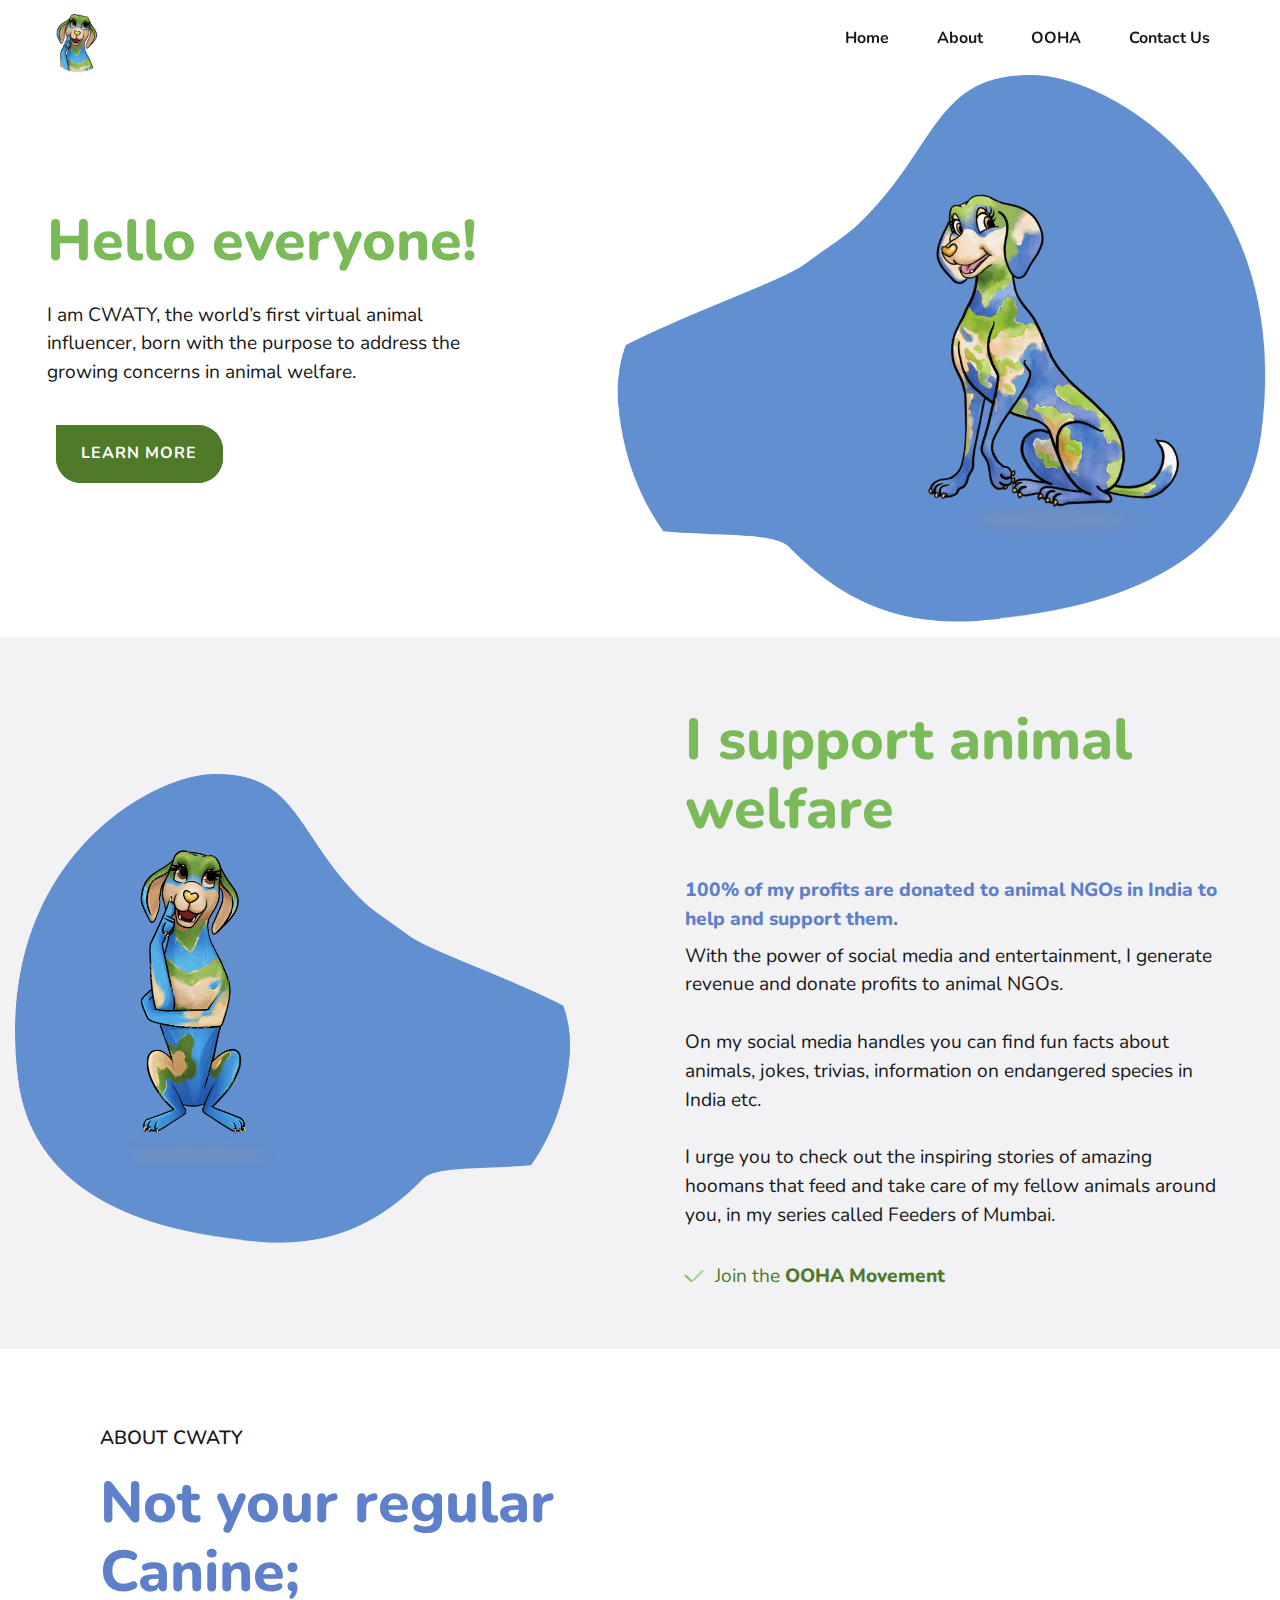
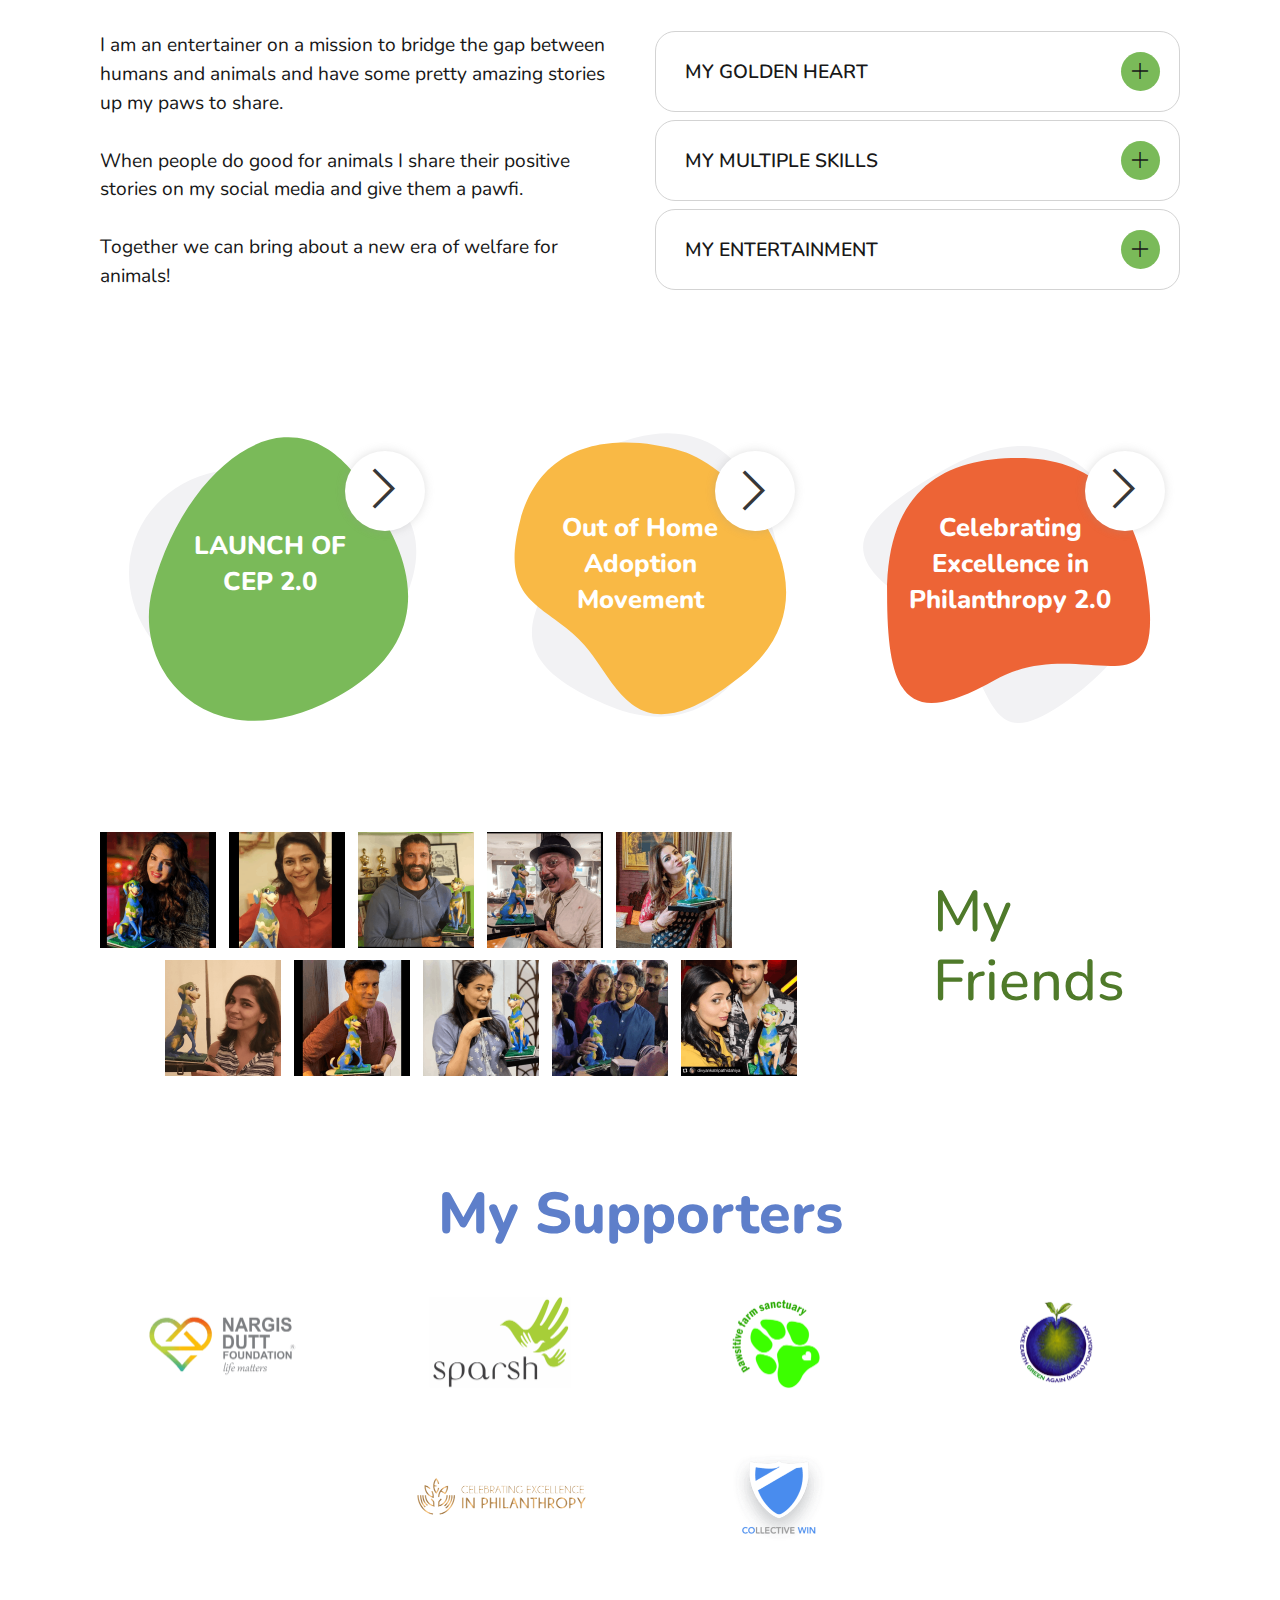
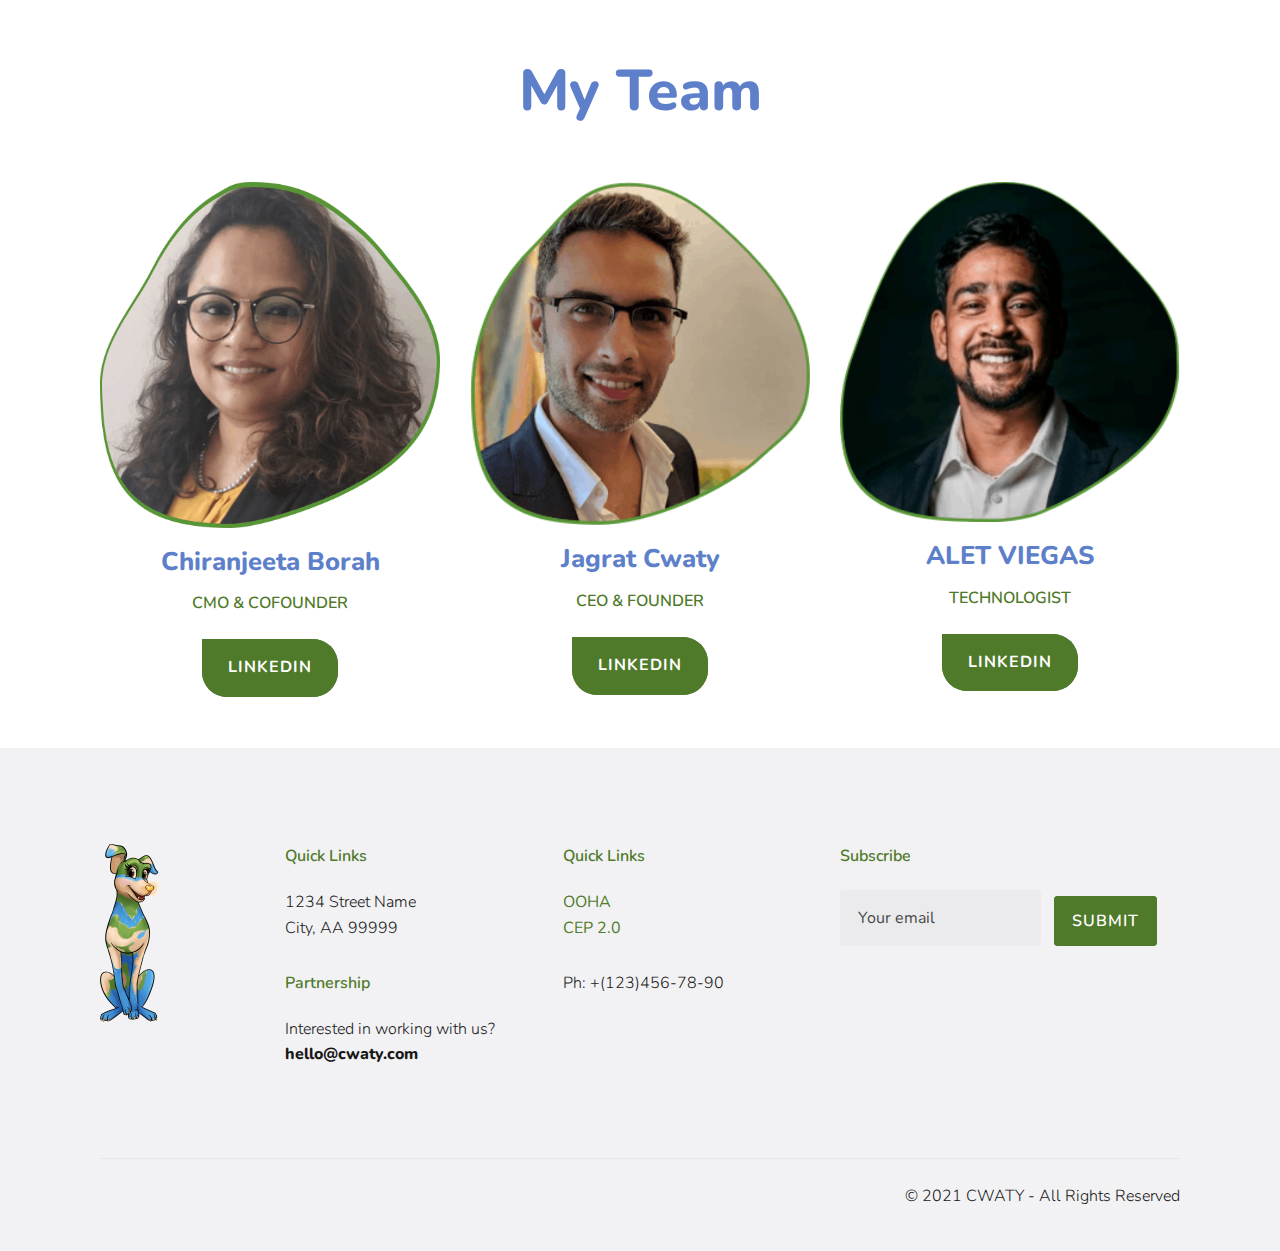
==== commit b7583612: "v 0.5.0" ====
--- a/index.html
+++ b/index.html
@@ -14,14 +14,13 @@
   <link rel="stylesheet" href="assets/web/assets/mobirise-icons2/mobirise2.css">
   <link rel="stylesheet" href="assets/web/assets/mobirise-icons/mobirise-icons.css">
   <link rel="stylesheet" href="assets/web/assets/mobirise-icons-bold/mobirise-icons-bold.css">
+  <link rel="stylesheet" href="assets/font-awesome/css/font-awesome.css">
   <link rel="stylesheet" href="assets/tether/tether.min.css">
   <link rel="stylesheet" href="assets/bootstrap/css/bootstrap.min.css">
   <link rel="stylesheet" href="assets/bootstrap/css/bootstrap-grid.min.css">
   <link rel="stylesheet" href="assets/bootstrap/css/bootstrap-reboot.min.css">
   <link rel="stylesheet" href="assets/dropdown/css/style.css">
   <link rel="stylesheet" href="assets/socicon/css/styles.css">
-  <link rel="stylesheet" href="assets/instagram-feed/style.css">
-  <link rel="stylesheet" href="assets/slick/slick.css">
   <link rel="stylesheet" href="assets/theme/css/style.css">
   <link rel="stylesheet" href="assets/recaptcha.css">
   <link rel="preload" as="style" href="assets/mobirise/css/mbr-additional.css"><link rel="stylesheet" href="assets/mobirise/css/mbr-additional.css" type="text/css">
@@ -43,7 +42,7 @@
             <div class="navbar-brand">
                 <span class="navbar-logo">
                     
-                        <img src="assets/images/logo-96x96.png" alt="" style="height: 4rem;">
+                        <a href="http://cwaty.org"><img src="assets/images/logo-96x96.png" alt="CWATY" style="height: 4rem;"></a>
                     
                 </span>
                 
@@ -60,11 +59,8 @@
                 <ul class="navbar-nav nav-dropdown nav-right" data-app-modern-menu="true"><li class="nav-item">
                         <a class="nav-link link text-black text-primary display-4" href="#top" aria-expanded="false">
                             Home</a>
-                    </li><li class="nav-item"><a class="nav-link link text-black text-primary display-4" href="index.html#content2-3" aria-expanded="false">About</a></li><li class="nav-item"><a class="nav-link link text-black text-primary display-4" href="cep.html">
-                            CEP 2.0</a></li><li class="nav-item">
-                        <a class="nav-link link text-black text-primary display-4" href="shop.html">
-                            Shop</a>
-                    </li><li class="nav-item"><a class="nav-link link text-black text-primary display-4" href="events.html#contact2-d" aria-expanded="false">
+                    </li><li class="nav-item"><a class="nav-link link text-black text-primary display-4" href="index.html#content2-3" aria-expanded="false">About</a></li><li class="nav-item"><a class="nav-link link text-black text-primary display-4" href="ooha.html">
+                            OOHA</a></li><li class="nav-item"><a class="nav-link link text-black text-primary display-4" href="worldngo.html#form3-1h" aria-expanded="false">
                             Contact Us</a></li></ul>
                 
                 
@@ -89,7 +85,7 @@
 
 
 
-                <div class="align-left mbr-section-btn"><a class="btn btn-md btn-primary display-4" href="index.html#content2-3">LEARN MORE</a> <a class="btn btn-md btn-primary-outline display-4" href="shop.html">BUY CWATY MERCH</a></div>
+                <div class="align-left mbr-section-btn"><a class="btn btn-md btn-primary display-4" href="index.html#content2-3">LEARN MORE</a></div>
 
             </div>
             <div class="col-md-12 col-lg-7 img-col">
@@ -102,6 +98,305 @@
     </div>
 </section>
 
+<section class="cid-rGtWmGRJOW" id="content2-3">
+    
+
+    
+
+    <div class="container-fluid">
+        <div class="row">
+
+            <div class="col-md-12 col-lg-6 img-col">
+                <div class="mbr-figure">
+                    <img src="assets/images/4s-1200x900.png" alt="">
+                </div>
+
+            </div>
+
+
+            <div class="col-md-12 content py-4 col-lg-6">
+
+                <h1 class="mbr-section-title align-left mbr-bold pb-4 mbr-fonts-style display-2">
+I support animal welfare</h1>
+
+                <h2 class="mbr-section-title align-left mbr-bold mbr-fonts-style display-7">100% of my profits are donated to animal NGOs in India to help and support them.</h2>
+
+                <p class="mbr-text pb-3 align-left mbr-fonts-style display-7">With the power of social media and entertainment, I generate revenue and donate profits to animal NGOs.<br><br>On my social media handles you can find fun facts about animals, jokes, trivias, information on endangered species in India etc. <br><br>I urge you to check out the inspiring stories of amazing hoomans that  feed and take care of my fellow animals around you, in my series called Feeders of Mumbai.<br></p>
+
+
+
+                <ul class="list">
+                    
+                    
+                    
+
+
+                <li class="item-wrap">
+                        <span class="mbr-iconfont mbrib-success" style="color: rgb(118, 118, 118); fill: rgb(118, 118, 118);"></span>
+                        <h4 class="item1 mbr-regular mbr-fonts-style display-7"><a href="index.html#instagram-feed-block-g" class="text-primary">J</a>oin the <a href="https://www.instagram.com/p/CLtztxPpwMn/" class="text-primary" target="_blank"><strong>OOHA Movement</strong></a></h4>
+                    </li></ul>
+
+                
+
+            </div>
+
+        </div>
+    </div>
+</section>
+
+<section class="accordion1 petsm4_accordions1 cid-spEi02hDJc" id="accordions1-0">
+
+	
+
+	
+	<div class="container">
+		<div class="row">
+			<div class="col-12 col-lg-6">
+				<div class="section-head align-left">
+					<h3 class="mbr-section-subtitle mbr-semibold pb-2 mbr-fonts-style display-7">ABOUT CWATY</h3>
+					<h2 class="mbr-section-title mbr-bold pb-3 mbr-fonts-style display-2">Not your regular Canine;</h2>
+				</div>
+			</div>
+		</div>
+		<div class="row">
+			<div class="col-12 col-lg-6">
+
+				<p class="mbr-fonts-style pb-4 align-left text display-7">I am an entertainer on a mission to bridge the gap between humans and animals and have some pretty amazing stories up my paws to share. <br><br>When people do good for animals I share their positive stories on my social media and give them a pawfi. <br><br>Together we can bring about a new era of welfare for animals!<br></p>
+
+			</div>
+			<div class="col-12 col-lg-6 accordion-section">
+				<div class="accordion-content">
+					<div id="bootstrap-accordion_13" class="panel-group accordionStyles accordion" role="tablist" aria-multiselectable="true">
+						<div class="card">
+							<div class="card-header" role="tab" id="headingOne">
+								<a role="button" class="panel-title collapsed text-black" data-toggle="collapse" data-core="" href="#collapse1_13" aria-expanded="false" aria-controls="collapse1">
+
+
+									<h4 class="mbr-fonts-style display-7">MY GOLDEN HEART</h4>
+
+									<span class="sign mbr-iconfont mbri-arrow-down inactive"></span>
+								</a>
+							</div>
+							<div id="collapse1_13" class="panel-collapse noScroll collapse " role="tabpanel" aria-labelledby="headingOne" data-parent="#bootstrap-accordion_13">
+								<div class="panel-body p-4">
+									<p class="mbr-fonts-style panel-text display-7">People say I have a golden heart, literally and as well as metaphorically. Golden hued blood runs through my vein. My skin is covered in intricate patterns, much like the terrain of the globe. With my cute heart-shaped golden nose and long fluttering lashes I win everyone’s heart.<br></p>
+								</div>
+							</div>
+						</div>
+						<div class="card">
+							<div class="card-header" role="tab" id="headingTwo">
+								<a role="button" class="collapsed panel-title text-black" data-toggle="collapse" data-core="" href="#collapse2_13" aria-expanded="false" aria-controls="collapse2">
+
+
+									<h4 class="mbr-fonts-style display-7">MY MULTIPLE SKILLS</h4>
+
+									<span class="sign mbr-iconfont mbri-arrow-down inactive"></span>
+								</a>
+
+							</div>
+							<div id="collapse2_13" class="panel-collapse noScroll collapse" role="tabpanel" aria-labelledby="headingTwo" data-parent="#bootstrap-accordion_13">
+								<div class="panel-body p-4">
+									<p class="mbr-fonts-style panel-text display-7">
+										Just like the colours on my skin, my skills too are multiple. I work as an actor, writer, philanthropist, host, model, singer, influencer, illustrator, comedian &amp; producer. Phew! All to raise funds for the welfare of animals, of course. </p>
+								</div>
+							</div>
+						</div>
+						<div class="card">
+							<div class="card-header" role="tab" id="headingThree">
+								<a role="button" class="collapsed text-black panel-title" data-toggle="collapse" data-core="" href="#collapse3_13" aria-expanded="false" aria-controls="collapse3">
+
+
+									<h4 class="mbr-fonts-style display-7">MY ENTERTAINMENT</h4>
+
+									<span class="sign mbr-iconfont mbri-arrow-down inactive"></span>
+								</a>
+							</div>
+							<div id="collapse3_13" class="panel-collapse noScroll collapse" role="tabpanel" aria-labelledby="headingThree" data-parent="#bootstrap-accordion_13">
+								<div class="panel-body p-4">
+									<p class="mbr-fonts-style panel-text display-7"> I have had my fair share of experience in the entertainment industry, making short documentary films on animal feeders, attending shoots and walking down the red carpet. All to raise awareness and donations for animal welfare. </p>
+								</div>
+							</div>
+						</div>
+						
+						
+						
+					</div>
+				</div>
+			</div>
+		</div>
+	</div>
+</section>
+
+<section class="features1 petsm4_features1 cid-sqbG62HB0G" id="features1-1b">
+
+    
+
+    
+
+    <div class="container">
+        <div class="row">
+
+            
+
+            <div class="card col-12 col-md-6 col-lg-4">
+                <svg class="svg11" xmlns="http://www.w3.org/2000/svg" width="309.2857111417329" height="336.0219772158291" style="">
+                    <rect id="backgroundrect" width="100%" height="100%" x="0" y="0" fill="transparent" stroke="none">
+                    </rect>
+                    <g style="" class="currentLayer">
+                        <path fill="#82be61" fill-opacity="1" stroke="none" stroke-width="2" stroke-dasharray="none" stroke-linejoin="round" stroke-linecap="butt" stroke-dashoffset="" fill-rule="nonzero" opacity="1" marker-start="" marker-mid="" marker-end="" d="M12.94018937135995,167.8339367842981 C45.39609213191329,74.99004072503537 114.0034869014508,10.732177077026051 171.84437755680142,11.781618684882801 C229.68524100198806,12.831060292739558 256.7002265652424,72.7142506276199 272.1827010804898,104.66632999025076 C287.66518920081916,136.6184093528816 342.19907896082464,246.22742624641148 203.2184177990085,306.0457339450666 C64.2377294270283,365.8640552488038 -19.515740599357475,260.67786005372494 12.94018937135995,167.8339367842981 z" id="svg_1" class="" transform="rotate(-4.6006340980529785 150.8597869873048,167.6643524169921) " filter=""></path>
+                    </g>
+                </svg>
+                <svg class="svg12" xmlns="http://www.w3.org/2000/svg" width="309.2857111417329" height="336.0219772158291" style="">
+                    <rect id="backgroundrect" width="100%" height="100%" x="0" y="0" fill="transparent" stroke="none">
+                    </rect>
+                    <g style="" class="currentLayer">
+                        <path fill="#f2f2f4" fill-opacity="1" stroke="none" stroke-width="2" stroke-dasharray="none" stroke-linejoin="round" stroke-linecap="butt" stroke-dashoffset="" fill-rule="nonzero" opacity="1" marker-start="" marker-mid="" marker-end="" d="M12.94018937135995,167.8339367842981 C45.39609213191329,74.99004072503537 114.0034869014508,10.732177077026051 171.84437755680142,11.781618684882801 C229.68524100198806,12.831060292739558 256.7002265652424,72.7142506276199 272.1827010804898,104.66632999025076 C287.66518920081916,136.6184093528816 342.19907896082464,246.22742624641148 203.2184177990085,306.0457339450666 C64.2377294270283,365.8640552488038 -19.515740599357475,260.67786005372494 12.94018937135995,167.8339367842981 z" id="svg_1" class="" transform="rotate(-4.6006340980529785 150.8597869873048,167.6643524169921) " filter=""></path>
+                    </g>
+                </svg>
+                <div class="card-img">
+                    <a href="worldngo.html"><span class="mbr-iconfont mobi-mbri-arrow-next mobi-mbri" style="color: rgb(79, 122, 42); fill: rgb(79, 122, 42); font-size: 20px;"></span></a>
+                </div>
+                <div class="card-box m-auto">
+                    <h4 class="card-title align-center pb-3 mbr-white mbr-bold mbr-fonts-style display-5">LAUNCH OF <br>CEP 2.0</h4>
+                    <h5 class="link align-center mbr-semibold mbr-white mbr-fonts-style display-4"><a href="worldngo.html" class="text-white text-primary">
+                            LEARN MORE</a></h5>
+                </div>
+            </div>
+
+            <div class="card col-12 col-md-6 col-lg-4">
+                <svg class="svg21" xmlns="http://www.w3.org/2000/svg" width="309.28570556640625" height="336.02197265625" style="">
+                    <rect id="backgroundrect" width="100%" height="100%" x="0" y="0" fill="transparent" stroke="none">
+                    </rect>
+                    <g style="" class="currentLayer">
+                        <path fill="#fcbc4d" fill-opacity="1" stroke="none" stroke-width="2" stroke-dasharray="none" stroke-linejoin="round" stroke-linecap="butt" stroke-dashoffset="" fill-rule="nonzero" opacity="1" marker-start="" marker-mid="" marker-end="" d="M16.23957,92.58139C48.69547,-0.26251 138.67438,5.55148 201.82815,29.62874C264.98193,53.70599 372.00784,201.60914 247.27728,284.01577C122.54672,366.4224 112.51907,285.07282 76.57894,235.77145C40.63881,186.47008 -16.21636,185.42531 16.23957,92.58139z" id="svg_1" class="" transform="rotate(-4.6006340980529785 150.8597869873048,167.6643524169921) " filter=""></path>
+                    </g>
+                    <defs>
+                        <marker id="Arrow1Mend" refX="0" refY="0" orient="auto" inkscape:stockid="Arrow1Mend" overflow="visible">
+                            <path d="M-4,0 l-2,2 l7,-2 l-7,-2 l2,2 z" fill-rule="evenodd" stroke="#000" stroke-width="1pt" style="fill: none; stroke: none; stroke-dasharray: none;" id="svg_2">
+                            </path>
+                        </marker>
+                    </defs>
+                </svg>
+                <svg class="svg22" xmlns="http://www.w3.org/2000/svg" width="309.28570556640625" height="336.02197265625" style="">
+                    <rect id="backgroundrect" width="100%" height="100%" x="0" y="0" fill="transparent" stroke="none">
+                    </rect>
+                    <g style="" class="currentLayer">
+                        <path fill="#f2f2f4" fill-opacity="1" stroke="none" stroke-width="2" stroke-dasharray="none" stroke-linejoin="round" stroke-linecap="butt" stroke-dashoffset="" fill-rule="nonzero" opacity="1" marker-start="" marker-mid="" marker-end="" d="M16.23957,92.58139C48.69547,-0.26251 138.67438,5.55148 201.82815,29.62874C264.98193,53.70599 372.00784,201.60914 247.27728,284.01577C122.54672,366.4224 112.51907,285.07282 76.57894,235.77145C40.63881,186.47008 -16.21636,185.42531 16.23957,92.58139z" id="svg_1" class="" transform="rotate(-4.6006340980529785 150.8597869873048,167.6643524169921) " filter=""></path>
+                    </g>
+                    <defs>
+                        <marker id="Arrow1Mend" refX="0" refY="0" orient="auto" inkscape:stockid="Arrow1Mend" overflow="visible">
+                            <path d="M-4,0 l-2,2 l7,-2 l-7,-2 l2,2 z" fill-rule="evenodd" stroke="#000" stroke-width="1pt" style="fill: none; stroke: none; stroke-dasharray: none;" id="svg_2">
+                            </path>
+                        </marker>
+                    </defs>
+                </svg>
+                <div class="card-img">
+                    <span class="mbr-iconfont mobi-mbri-arrow-next mobi-mbri" style="color: rgb(193, 193, 193); fill: rgb(193, 193, 193);"></span>
+                </div>
+                <div class="card-box m-auto">
+                    <h4 class="card-title align-center pb-3 mbr-white mbr-bold mbr-fonts-style display-5">Out of Home <br>Adoption <br>Movement</h4>
+                    <h5 class="link align-center mbr-semibold mbr-white mbr-fonts-style display-4"><a href="ooha.html" class="text-white text-primary">
+                            VIEW MORE</a></h5>
+                </div>
+            </div>
+
+            <div class="card col-12 col-md-6 col-lg-4">
+                <svg class="svg31" xmlns="http://www.w3.org/2000/svg" width="309.28570556640625" height="336.02197265625" style="">
+                    <rect id="backgroundrect" width="100%" height="100%" x="0" y="0" fill="transparent" stroke="none">
+                    </rect>
+                    <g style="" class="currentLayer">
+                        <path fill="#f06538" fill-opacity="1" stroke="none" stroke-opacity="1" stroke-width="2" stroke-dasharray="none" stroke-linejoin="round" stroke-linecap="butt" stroke-dashoffset="" fill-rule="nonzero" opacity="1" marker-start="" marker-mid="" marker-end="" d="M7.36264,184.55495C7.36264,65.42739 73.80818,33.47253 153.12638,33.47253C232.44458,33.47253 289.54946,75.86694 298.89012,197.19231C308.23078,318.51768 219.80721,227.94506 126.20331,280.69232C32.5994,333.43958 7.36264,303.68251 7.36264,184.55495z" id="svg_3" class="selected"></path>
+                    </g>
+                    <defs>
+                        <marker id="Arrow1Mend" refX="0" refY="0" orient="auto" inkscape:stockid="Arrow1Mend" overflow="visible">
+                            <path d="M-4,0 l-2,2 l7,-2 l-7,-2 l2,2 z" fill-rule="evenodd" stroke="#000" stroke-width="1pt" style="fill: none; stroke: none; stroke-dasharray: none;" id="svg_2">
+                            </path>
+                        </marker>
+                    </defs>
+                </svg>
+                <svg class="svg32" xmlns="http://www.w3.org/2000/svg" width="309.28570556640625" height="336.02197265625" style="">
+                    <rect id="backgroundrect" width="100%" height="100%" x="0" y="0" fill="transparent" stroke="none">
+                    </rect>
+                    <g style="" class="currentLayer">
+                        <path fill="#f2f2f4" fill-opacity="1" stroke="none" stroke-opacity="1" stroke-width="2" stroke-dasharray="none" stroke-linejoin="round" stroke-linecap="butt" stroke-dashoffset="" fill-rule="nonzero" opacity="1" marker-start="" marker-mid="" marker-end="" d="M7.36264,184.55495C7.36264,65.42739 73.80818,33.47253 153.12638,33.47253C232.44458,33.47253 289.54946,75.86694 298.89012,197.19231C308.23078,318.51768 219.80721,227.94506 126.20331,280.69232C32.5994,333.43958 7.36264,303.68251 7.36264,184.55495z" id="svg_3" class="selected"></path>
+                    </g>
+                    <defs>
+                        <marker id="Arrow1Mend" refX="0" refY="0" orient="auto" inkscape:stockid="Arrow1Mend" overflow="visible">
+                            <path d="M-4,0 l-2,2 l7,-2 l-7,-2 l2,2 z" fill-rule="evenodd" stroke="#000" stroke-width="1pt" style="fill: none; stroke: none; stroke-dasharray: none;" id="svg_2">
+                            </path>
+                        </marker>
+                    </defs>
+                </svg>
+                <div class="card-img">
+                    <a href="cep.html"><span class="mbr-iconfont mobi-mbri-arrow-next mobi-mbri" style="font-size: 20px;"></span></a>
+                </div>
+                <div class="card-box m-auto">
+                    <h4 class="card-title align-center pb-3 mbr-white mbr-bold mbr-fonts-style display-5">Celebrating <br>Excellence in <br>Philanthropy 2.0</h4>
+                    <h5 class="link align-center mbr-semibold mbr-white mbr-fonts-style display-4"><a href="#" class="text-white">
+                            LEARN MORE</a></h5>
+                </div>
+            </div>
+        </div>
+    </div>
+</section>
+
+<section class="team1 voyagem4_team1 cid-sq69evSxf1" id="team1-x">
+
+	
+
+	
+
+	<div class="container">
+		<div class="row align-items-center">
+			<div class="col-lg-8 col-12">
+				<div class="row">
+					<div class="col-12 row__image">
+						
+						
+						
+						
+						
+					<div class="image">
+							<img src="assets/images/01-232x232.png" alt="" title="">
+						</div><div class="image">
+							<img src="assets/images/02-232x232.png" alt="" title="">
+						</div><div class="image">
+							<img src="assets/images/03-232x232.png" alt="" title="">
+						</div><div class="image">
+							<img src="assets/images/04-232x232.png" alt="" title="">
+						</div><div class="image">
+							<img src="assets/images/05-232x232.png" alt="" title="">
+						</div></div>
+					<div class="col-12 row__image">
+						
+						
+						
+						
+						
+					<div class="image">
+							<img src="assets/images/06-232x232.png" alt="" title="">
+						</div><div class="image">
+							<img src="assets/images/07-232x232.png" alt="" title="">
+						</div><div class="image">
+							<img src="assets/images/08-232x232.png" alt="" title="">
+						</div><div class="image">
+							<img src="assets/images/09-232x232.png" alt="" title="">
+						</div><div class="image">
+							<img src="assets/images/10-232x232.png" alt="" title="">
+						</div></div>
+				</div>
+			</div>
+
+			<div class="col-lg-3 col-12 offset-lg-1 title__block">
+				<h3 class="mbr-section-title mbr-bold mbr-fonts-style display-2"><strong>My Friends</strong></h3>
+				
+				
+			</div>
+		</div>
+
+	</div>
+</section>
+
 <section class="clients1 petsm4_clients1 cid-spHb37b6py" id="clients1-i">
 
 	<!-- Block parameters controls (Blue "Gear" panel) -->
@@ -111,7 +406,7 @@
 	<div class="container images-container">
 		<div class="row justify-content-center">
 			<div class="col-md-12">
-				<h1 class="mbr-section-title mbr-bold pb-3 align-center mbr-fonts-style display-2">CWATY is supported by</h1>
+				<h1 class="mbr-section-title mbr-bold pb-3 align-center mbr-fonts-style display-2">My Supporters</h1>
 				
 				
 			</div>
@@ -143,136 +438,7 @@
 	</div>
 </section>
 
-<section class="cid-rGtWmGRJOW" id="content2-3">
-    
-
-    
-
-    <div class="container-fluid">
-        <div class="row">
-
-            <div class="col-md-12 col-lg-6 img-col">
-                <div class="mbr-figure">
-                    <img src="assets/images/4s-1200x900.png" alt="">
-                </div>
-
-            </div>
-
-
-            <div class="col-md-12 content py-4 col-lg-6">
-
-                <h1 class="mbr-section-title align-left mbr-bold pb-4 mbr-fonts-style display-2">
-I support animal welfare</h1>
-
-                <h2 class="mbr-section-title align-left mbr-bold mbr-fonts-style display-7">100% of my profits are donated to animal NGOs in India to help and support them.</h2>
-
-                <p class="mbr-text pb-3 align-left mbr-fonts-style display-7">With the power of social media and entertainment, I generate revenue and donate profits to animal NGOs.<br><br>On my social media handles you can find fun facts about animals, jokes, trivias, information on endangered species in India etc. <br><br>I urge you to check out the inspiring stories of amazing hoomans that  feed and take care of my fellow animals around you, in my series called Feeders of Mumbai.<br></p>
-
-
-
-                <ul class="list">
-                    
-                    
-                    
-
-
-                <li class="item-wrap">
-                        <span class="mbr-iconfont mbrib-success" style="color: rgb(118, 118, 118); fill: rgb(118, 118, 118);"></span>
-                        <h4 class="item1 mbr-regular mbr-fonts-style display-7"><a href="index.html#instagram-feed-block-g" class="text-primary">Experience the CWATY feed</a></h4>
-                    </li></ul>
-
-                
-
-            </div>
-
-        </div>
-    </div>
-</section>
-
-<section class="accordion1 petsm4_accordions1 cid-spEi02hDJc" id="accordions1-0">
-
-	
-
-	
-	<div class="container">
-		<div class="row">
-			<div class="col-12 col-lg-6">
-				<div class="section-head align-left">
-					<h3 class="mbr-section-subtitle mbr-semibold pb-2 mbr-fonts-style display-7">ABOUT CWATY</h3>
-					<h2 class="mbr-section-title mbr-bold pb-3 mbr-fonts-style display-2">Not your regular dog;</h2>
-				</div>
-			</div>
-		</div>
-		<div class="row">
-			<div class="col-12 col-lg-6">
-
-				<p class="mbr-fonts-style pb-4 align-left text display-7">I am an entertainer and on a mission to bridge the gap between humans and animals and have some pretty amazing stories up my paws to share. <br><br>When people do good for animals I share their positive stories on my social media and give them a  pawfi and raise my voice against people who are cruel, unjust and hurtful.<br><br>Together we can bring about a new era of welfare for animals!<br></p>
-
-			</div>
-			<div class="col-12 col-lg-6 accordion-section">
-				<div class="accordion-content">
-					<div id="bootstrap-accordion_6" class="panel-group accordionStyles accordion" role="tablist" aria-multiselectable="true">
-						<div class="card">
-							<div class="card-header" role="tab" id="headingOne">
-								<a role="button" class="panel-title collapsed text-black" data-toggle="collapse" data-core="" href="#collapse1_6" aria-expanded="false" aria-controls="collapse1">
-
-
-									<h4 class="mbr-fonts-style display-7">MY GOLDEN HEART</h4>
-
-									<span class="sign mbr-iconfont mbri-arrow-down inactive"></span>
-								</a>
-							</div>
-							<div id="collapse1_6" class="panel-collapse noScroll collapse " role="tabpanel" aria-labelledby="headingOne" data-parent="#bootstrap-accordion_6">
-								<div class="panel-body p-4">
-									<p class="mbr-fonts-style panel-text display-7">People say I have a golden heart, literally and as well as metaphorically. Golden hued blood runs through my veins. My skin is covered in intricate patterns, much like the terrain of the globe. With my cute heart-shaped golden nose with long fluttering lashes I win everyone’s heart. <br></p>
-								</div>
-							</div>
-						</div>
-						<div class="card">
-							<div class="card-header" role="tab" id="headingTwo">
-								<a role="button" class="collapsed panel-title text-black" data-toggle="collapse" data-core="" href="#collapse2_6" aria-expanded="false" aria-controls="collapse2">
-
-
-									<h4 class="mbr-fonts-style display-7">MY MULTIPLE SKILLS</h4>
-
-									<span class="sign mbr-iconfont mbri-arrow-down inactive"></span>
-								</a>
-
-							</div>
-							<div id="collapse2_6" class="panel-collapse noScroll collapse" role="tabpanel" aria-labelledby="headingTwo" data-parent="#bootstrap-accordion_6">
-								<div class="panel-body p-4">
-									<p class="mbr-fonts-style panel-text display-7">
-										Just like the colours on my skin, my skills too are multiple. I work as an actor, writer, philanthropist, host, model,singer, influencer, illustrator, comedian &amp; producer. Phew! All to raise funds for the welfare of animals, of course. </p>
-								</div>
-							</div>
-						</div>
-						<div class="card">
-							<div class="card-header" role="tab" id="headingThree">
-								<a role="button" class="collapsed text-black panel-title" data-toggle="collapse" data-core="" href="#collapse3_6" aria-expanded="false" aria-controls="collapse3">
-
-
-									<h4 class="mbr-fonts-style display-7">MY ENTERTAINMENT</h4>
-
-									<span class="sign mbr-iconfont mbri-arrow-down inactive"></span>
-								</a>
-							</div>
-							<div id="collapse3_6" class="panel-collapse noScroll collapse" role="tabpanel" aria-labelledby="headingThree" data-parent="#bootstrap-accordion_6">
-								<div class="panel-body p-4">
-									<p class="mbr-fonts-style panel-text display-7"> Also, had my fair share of experience in the entertainment industry, making short documentary films on animal feeders, attending shoots and walking down the red carpet, to raise awareness for animal welfare. </p>
-								</div>
-							</div>
-						</div>
-						
-						
-						
-					</div>
-				</div>
-			</div>
-		</div>
-	</div>
-</section>
-
-<section class="features6 popup-btn-cards cid-rGtWn0t5ac" id="features4-4">
+<section class="features6 popup-btn-cards cid-rGtWoTEzKR" id="team1-9">
 
     
 
@@ -282,26 +448,22 @@
 
         <div class="row justify-content-center">
 
-            <div class="col-lg-8 col-md-8 pb-4">
-                <h4 class="align-left mbr-bold mbr-fonts-style display-7">Upcoming events with CWATY&nbsp;</h4>
-
-                <h2 class="align-left mbr-bold mbr-fonts-style mbr-section-title display-2">Take a closer look</h2>
-            </div>
-
-            <div class="col-lg-4 col-md-4 btn-col pb-4">
-                <div class="align-left mbr-section-btn"><a class="btn btn-md btn-primary display-4" href="#">VIEW ALL<br></a></div>
-            </div>
+            <div class="col-lg-12 col-md-12 pb-5">
+
+                <h2 class="align-center mbr-bold mbr-fonts-style mbr-section-title display-2">My Team</h2>
+            </div>
+
 
 
 
             <div class="col-lg-4 col-md-6">
                 <div class="card-wrapper">
-                    <a href="events.html"><img src="assets/images/mbr-680x713.jpg" alt="" title=""></a>
+                    <img src="assets/images/1-479x487.png" alt="" title="">
                     <div class="wrapper">
-                        <p class="mbr-text align-center mbr-semibold mbr-white mbr-fonts-style display-4">27th Feburary, 2021</p>
-                        <h3 class="card-title align-center mbr-bold mbr-fonts-style align-left mbr-white display-5">
-                            <div><a href="events.html" class="text-white">Press Conference for Celebrating Excellence in Philanthropy (CEP)</a></div>
-                        </h3>
+                        <h3 class="card-title align-center mbr-bold mbr-fonts-style align-left display-5">Chiranjeeta Borah</h3>
+                        <p class="mbr-text align-center mbr-semibold mbr-fonts-style display-4">CMO &amp; COFOUNDER</p>
+                        <div class="align-center mbr-section-btn"><a class="btn btn-md btn-primary display-4" href="https://www.linkedin.com/in/chiranjeeta-borah-8931421b" target="_blank">LINKEDIN<br></a></div>
+
                     </div>
                 </div>
             </div>
@@ -312,11 +474,12 @@
 
             <div class="col-lg-4 col-md-6">
                 <div class="card-wrapper">
-                    <img src="assets/images/mbr-680x466.jpg" alt="" title="">
+                    <img src="assets/images/2-286x289.png" alt="" title="">
                     <div class="wrapper">
-                        <p class="mbr-text align-center mbr-semibold mbr-white mbr-fonts-style display-4">
-                            FIRST WEEK OF MAY</p>
-                        <h3 class="card-title align-center mbr-bold mbr-fonts-style align-left mbr-white display-5"><a href="cep.html" class="text-white">Celebrating Excellence in Philanthropy 2.0 (CEP)</a></h3>
+                        <h3 class="card-title align-center mbr-bold mbr-fonts-style align-left display-5">Jagrat Cwaty</h3>
+                        <p class="mbr-text align-center mbr-semibold mbr-fonts-style display-4">CEO &amp; FOUNDER</p>
+                        <div class="align-center mbr-section-btn"><a class="btn btn-md btn-primary display-4" href="https://www.linkedin.com/in/jagrat-desai-8b64125a/" target="_blank">LINKEDIN<br></a></div>
+
                     </div>
                 </div>
             </div>
@@ -324,181 +487,11 @@
 
             <div class="col-lg-4 col-md-6">
                 <div class="card-wrapper">
-                    <img src="assets/images/mbr-680x453.jpg" alt="" title="">
+                    <img src="assets/images/3-286x286.png" alt="" title="">
                     <div class="wrapper">
-                        <p class="mbr-text align-center mbr-semibold mbr-white mbr-fonts-style display-4">4th OCTOBER 2021</p>
-                        <h3 class="card-title align-center mbr-bold mbr-fonts-style align-left mbr-white display-5"><a href="#" class="text-white" data-toggle="modal" data-target="#mbr-popup-l">WORLD ANIMAL DAY</a></h3>
-                    </div>
-                </div>
-            </div>
-
-
-
-        </div>
-    </div>
-</section>
-
-<section class="mbr-instagram-feed" id="instagram-feed-block-g" data-per-row-grid="6" data-rows="2" data-per-row-slider="" data-spacing="11" data-full-width="" data-account="cwaty.official" data-rv-view="917" style="background-color: rgb(250, 250, 250); padding-top: 40px; padding-bottom: 80px;">
-    
-    <div class="container container_toggle">
-        <div class="row">
-            <div class="col">
-                <div class="inst">
-                    <h1 class="inst__title align-center mbr-fonts-style display-2"><strong>CWATY Social Feed</strong></h1>
-                    <div class="inst__content"></div>
-                    
-                </div>
-            </div>
-        </div>
-    </div>
-</section>
-
-<section class="features1 cid-rGtWm2r7DD" id="features6-2">
-
-    
-
-    
-    <div class="container">
-        <div class="row">
-
-            <div class="card col-12 col-md-6 col-lg-3">
-                <div class="card-wrapper align-left card1 ">
-                    <svg xmlns="http://www.w3.org/2000/svg" width="269.19780227841716" height="147.43955898849208" style="">
-                        <rect id="backgroundrect" width="100%" height="100%" x="0" y="0" fill="transparent" stroke="none" class="" style="" fill-opacity="1"></rect>
-                        <g class="currentLayer" style="">
-                            <title>Layer 1</title>
-                            <path fill="white" fill-opacity="1" stroke="none" stroke-width="2" stroke-dasharray="none" stroke-linejoin="round" stroke-linecap="butt" stroke-dashoffset="" fill-rule="nonzero" opacity="1" marker-start="" marker-mid="" marker-end="" d="M-110.40659359291077,50.950556279754636 C-110.40659359291077,-2.4372237202453633 -10.614843592910766,-81.94505372024535 88.16483640708924,-81.94505372024535 C186.94450640708922,-81.94505372024535 266.9560464070892,-38.70095372024536 266.9560464070892,14.686816279754638 C266.9560464070892,68.07458627975464 186.94450640708922,111.31868627975464 88.16483640708924,111.31868627975464 C-10.614843592910766,111.31868627975464 -110.40659359291077,104.33832627975464 -110.40659359291077,50.950556279754636 z" id="svg_1" class="" transform="rotate(-4.22603702545166 78.27473449707026,14.686810493469203) "></path>
-                        </g>
-                    </svg>
-                    <div class="card-img">
-                        <span class="mbr-iconfont mbrib-home"></span>
-                    </div>
-                    <div class="card-box">
-                        <h4 class="card-title pb-2 mbr-bold mbr-fonts-style display-5">OOHA</h4>
-                        <p class="mbr-text pb-4 mbr-fonts-style display-4">Out Of Home Adoption: a way to co-exist with our fellow species.<br><br>Out Of Home Adoption is a campaign to inspire and urge people to help street animals (streeties) in and around their neighborhood<br></p>
-                        
-                    </div>
-                </div>
-            </div>
-            <div class="card col-12 col-md-6 col-lg-3">
-                <div class="card-wrapper  align-left card2 ">
-                    <svg xmlns="http://www.w3.org/2000/svg" width="269.19780227841716" height="147.43955898849208" style="">
-                        <rect id="backgroundrect" width="100%" height="100%" x="0" y="0" fill="transparent" stroke="none" class="" style="" fill-opacity="1"></rect>
-                        <g class="currentLayer" style="">
-                            <title>Layer 1</title>
-                            <path fill="white" fill-opacity="1" stroke="none" stroke-width="2" stroke-dasharray="none" stroke-linejoin="round" stroke-linecap="butt" stroke-dashoffset="" fill-rule="nonzero" opacity="1" marker-start="" marker-mid="" marker-end="" d="M-110.40659359291077,50.950556279754636 C-110.40659359291077,-2.4372237202453633 -10.614843592910766,-81.94505372024535 88.16483640708924,-81.94505372024535 C186.94450640708922,-81.94505372024535 266.9560464070892,-38.70095372024536 266.9560464070892,14.686816279754638 C266.9560464070892,68.07458627975464 186.94450640708922,111.31868627975464 88.16483640708924,111.31868627975464 C-10.614843592910766,111.31868627975464 -110.40659359291077,104.33832627975464 -110.40659359291077,50.950556279754636 z" id="svg_1" class="" transform="rotate(-4.22603702545166 78.27473449707026,14.686810493469203) "></path>
-                        </g>
-                    </svg>
-                    <div class="card-img">
-                        <span class="mbr-iconfont mobi-mbri-chat mobi-mbri"></span>
-                    </div>
-                    <div class="card-box">
-                        <h4 class="card-title pb-2 mbr-bold mbr-fonts-style display-5">CWATY Chats</h4>
-                        <p class="mbr-text pb-4 mbr-fonts-style display-4">Chat With A Twist or CWATY Chats is an animal-centric talk show hosted LIVE.<br><br>Every episode ends with the profits of the episode and the event being donated to a recognized animal welfare project.<br></p>
-                        
-                    </div>
-                </div>
-            </div>
-            <div class="card col-12 col-md-6 col-lg-3">
-                <div class="card-wrapper  align-left card3 ">
-                    <svg xmlns="http://www.w3.org/2000/svg" width="269.19780227841716" height="147.43955898849208" style="">
-                        <rect id="backgroundrect" width="100%" height="100%" x="0" y="0" fill="transparent" stroke="none" class="" style="" fill-opacity="1"></rect>
-                        <g class="currentLayer" style="">
-                            <title>Layer 1</title>
-                            <path fill="white" fill-opacity="1" stroke="none" stroke-width="2" stroke-dasharray="none" stroke-linejoin="round" stroke-linecap="butt" stroke-dashoffset="" fill-rule="nonzero" opacity="1" marker-start="" marker-mid="" marker-end="" d="M-110.40659359291077,50.950556279754636 C-110.40659359291077,-2.4372237202453633 -10.614843592910766,-81.94505372024535 88.16483640708924,-81.94505372024535 C186.94450640708922,-81.94505372024535 266.9560464070892,-38.70095372024536 266.9560464070892,14.686816279754638 C266.9560464070892,68.07458627975464 186.94450640708922,111.31868627975464 88.16483640708924,111.31868627975464 C-10.614843592910766,111.31868627975464 -110.40659359291077,104.33832627975464 -110.40659359291077,50.950556279754636 z" id="svg_1" class="" transform="rotate(-4.22603702545166 78.27473449707026,14.686810493469203) "></path>
-                        </g>
-                    </svg>
-                    <div class="card-img">
-                        <span class="mbr-iconfont mbrib-globe"></span>
-                    </div>
-                    <div class="card-box">
-                        <h4 class="card-title pb-2 mbr-bold mbr-fonts-style display-5">Pet Treats</h4>
-                        <p class="mbr-text pb-4 mbr-fonts-style display-4">
-                            A celeb’s weekend steps out with their pets to a retreat with different activities. The journey from home to home.<br><br>We spread awareness amongst laymen to be able to plan a guided weekend with their pets.<br> </p>
-                        
-                    </div>
-                </div>
-            </div>
-            <div class="card col-12 col-md-6 col-lg-3">
-                <div class="card-wrapper  align-left card4 ">
-                    <svg xmlns="http://www.w3.org/2000/svg" width="269.19780227841716" height="147.43955898849208" style="">
-                        <rect id="backgroundrect" width="100%" height="100%" x="0" y="0" fill="transparent" stroke="none" class="" style="" fill-opacity="1"></rect>
-                        <g class="currentLayer" style="">
-                            <title>Layer 1</title>
-                            <path fill="white" fill-opacity="1" stroke="none" stroke-width="2" stroke-dasharray="none" stroke-linejoin="round" stroke-linecap="butt" stroke-dashoffset="" fill-rule="nonzero" opacity="1" marker-start="" marker-mid="" marker-end="" d="M-110.40659359291077,50.950556279754636 C-110.40659359291077,-2.4372237202453633 -10.614843592910766,-81.94505372024535 88.16483640708924,-81.94505372024535 C186.94450640708922,-81.94505372024535 266.9560464070892,-38.70095372024536 266.9560464070892,14.686816279754638 C266.9560464070892,68.07458627975464 186.94450640708922,111.31868627975464 88.16483640708924,111.31868627975464 C-10.614843592910766,111.31868627975464 -110.40659359291077,104.33832627975464 -110.40659359291077,50.950556279754636 z" id="svg_1" class="" transform="rotate(-4.22603702545166 78.27473449707026,14.686810493469203) "></path>
-                        </g>
-                    </svg>
-                    <div class="card-img">
-                        <span class="mbr-iconfont mobi-mbri-hearth mobi-mbri"></span>
-                    </div>
-                    <div class="card-box">
-                        <h4 class="card-title pb-2 mbr-bold mbr-fonts-style display-5">CWATY’s Day Out</h4>
-                        <p class="mbr-text pb-4 mbr-fonts-style display-4">
-                            CWATY takes one or a few celebs along with some school children on a one-day visit to an animal NGO and gets them to participate in the various activities of the NGO through that day. </p>
-                        
-                    </div>
-                </div>
-
-            </div>
-        </div>
-    </div>
-
-</section>
-
-<section class="features6 popup-btn-cards cid-rGtWoTEzKR" id="team1-9">
-
-    
-
-    
-    <div class="container">
-
-
-        <div class="row justify-content-center">
-
-            <div class="col-lg-12 col-md-12 pb-5">
-
-                <h2 class="align-center mbr-bold mbr-fonts-style mbr-section-title display-2">Our Team</h2>
-            </div>
-
-
-
-
-            <div class="col-lg-4 col-md-6">
-                <div class="card-wrapper">
-                    <img src="assets/images/face1.png" alt="" title="">
-                    <div class="wrapper">
-                        <h3 class="card-title align-center mbr-bold mbr-fonts-style align-left display-5">Emilia Johnson</h3>
-                        <p class="mbr-text align-center mbr-semibold mbr-fonts-style display-4">FOUNDER</p>
-                        <div class="align-center mbr-section-btn"><a class="btn btn-md btn-primary display-4" href="#">VIEW MORE<br></a></div>
-
-                    </div>
-                </div>
-            </div>
-
-
-
-
-
-            <div class="col-lg-4 col-md-6">
-                <div class="card-wrapper">
-                    <img src="assets/images/face2.png" alt="" title="">
-                    <div class="wrapper">
-                        <h3 class="card-title align-center mbr-bold mbr-fonts-style align-left display-5">Peter Ronson</h3>
-                        <p class="mbr-text align-center mbr-semibold mbr-fonts-style display-4">ACTIVIST</p>
-                        <div class="align-center mbr-section-btn"><a class="btn btn-md btn-primary display-4" href="#">VIEW MORE<br></a></div>
-
-                    </div>
-                </div>
-            </div>
-
-
-            <div class="col-lg-4 col-md-6">
-                <div class="card-wrapper">
-                    <img src="assets/images/face3.png" alt="" title="">
-                    <div class="wrapper">
-                        <h3 class="card-title align-center mbr-bold mbr-fonts-style align-left display-5">Barbra Stevens</h3>
-                        <p class="mbr-text align-center mbr-semibold mbr-fonts-style display-4">ASSITANT</p>
-                        <div class="align-center mbr-section-btn"><a class="btn btn-md btn-primary display-4" href="#">VIEW MORE<br></a></div>
+                        <h3 class="card-title align-center mbr-bold mbr-fonts-style align-left display-5">ALET VIEGAS</h3>
+                        <p class="mbr-text align-center mbr-semibold mbr-fonts-style display-4">TECHNOLOGIST</p>
+                        <div class="align-center mbr-section-btn"><a class="btn btn-md btn-primary display-4" href="https://www.linkedin.com/in/aletviegas/" target="_blank">LINKEDIN<br></a></div>
 
                     </div>
                 </div>
@@ -530,7 +523,7 @@
                             
 
                             <div class="form-wrapper" data-form-type="formoid">
-                                <form action="https://mobirise.eu/" method="POST" class="mbr-form form-with-styler" data-form-title="Mobirise Form"><input type="hidden" name="email" data-form-email="true" value="VrpPghg2JX31nfBYb8x8XMeLrXqu/OWqLbm2DgXenSu/31VrDovLkH5ZFRHN4gjjAknaPpZtSniBXmd3YOd91zteMRbe39qmwOwxlSDmK3dpmTcoMj9Lv7Qq2LLcz+to">
+                                <form action="https://mobirise.eu/" method="POST" class="mbr-form form-with-styler" data-form-title="Mobirise Form"><input type="hidden" name="email" data-form-email="true" value="PXG9mW584gtm5ozrp76NQG8RVwrxSbsJn9RZVu0xw6snd9BZtfkm47NYF3NEsTnt7Dj6PDZmZVqMyg6TPSduypy0Hep0KUlFPDRSmO+Ek09XkY+U5Mi31hfz6aDJXdFp">
                                     <div class="container">
                                         <div class="row">
                                             <div hidden="hidden" data-form-alert="" class="alert alert-success col-12">Thanks for filling out the form!</div>
@@ -577,17 +570,17 @@
 					<p class="work__address mbr-fonts-style display-4">1234 Street Name<br>City, AA 99999</p>
 				</div>
 				<div class="footer__content">
-					<h4 class="mbr-fonts-style mbr-semibold title__address display-4">Mumbai</h4>
-					<p class="work__address mbr-fonts-style display-4">1234 Street Name<br>City, AA 99999</p>
+					<h4 class="mbr-fonts-style mbr-semibold title__address display-4">Partnership</h4>
+					<p class="work__address mbr-fonts-style display-4">Interested in working with us?<br><strong>hello@cwaty.com</strong></p>
 				</div>
 			</div>
 			<div class="col-md-6 wrap col-lg-3">
 				<div class="footer__content">
-					<h4 class="mbr-fonts-style mbr-semibold title__address display-4">Partnership</h4>
-					<p class="work__address mbr-fonts-style display-4">Interested in working with us?<br><strong>hello@cwaty.com</strong></p>
+					<h4 class="mbr-fonts-style mbr-semibold title__address display-4">Quick Links</h4>
+					<p class="work__address mbr-fonts-style display-4"><a href="ooha.html" class="text-primary">OOHA</a><br><a href="cep.html" class="text-primary">CEP 2.0</a></p>
 				</div>
 				<div class="footer__content">
-					<h4 class="mbr-fonts-style mbr-semibold title__address display-4">Phone</h4>
+					<h4 class="mbr-fonts-style mbr-semibold title__address display-4"></h4>
 					<p class="work__address mbr-fonts-style display-4">Ph: +(123)456-78-90</p>
 				</div>
 			</div>
@@ -596,7 +589,7 @@
 					<h4 class="mbr-fonts-style mbr-semibold title__address display-4">Subscribe</h4>
 					<div class="subscribe__form" data-form-type="formoid">
 						<!---Formbuilder Form--->
-						<form action="https://mobirise.eu/" method="POST" class="mbr-form form-with-styler" data-form-title="Mobirise Form"><input type="hidden" name="email" data-form-email="true" value="u6UiCYgzB58LnzweiZnKSBhcArw5LzwTkbqI3s+LuqmmoR8qAYzUD4v7YvIk5geh6M3cSyXzXx3anX35t8WCTnj/2J0/+ow/pn/ZoxNwJ/LOOPmD3TC7fyz3UaPCwfv3">
+						<form action="https://mobirise.eu/" method="POST" class="mbr-form form-with-styler" data-form-title="Mobirise Form"><input type="hidden" name="email" data-form-email="true" value="tmimpsNy2nLTkAa+dnaJRZ9m8Q8O34Pnou/lhtpsCI13xg6PrlLo1vbIcVUHuALOva3Iwb6R2O0w9S/w1YUycsQpC+/yyjfbliNZQOp6+HQGLDhxNwgBLyEnqYd/MArb">
 							<div class="row">
 								<div hidden="hidden" data-form-alert="" class="alert alert-success col-12">Thanks for
 									filling out the form!</div>
@@ -643,8 +636,6 @@
   <script src="assets/mbr-popup-btns/mbr-popup-btns.js"></script>
   <script src="assets/popup-plugin/script.js"></script>
   <script src="assets/popup-overlay-plugin/script.js"></script>
-  <script src="assets/instagram-feed/index.js"></script>
-  <script src="assets/slick/slick.min.js"></script>
   <script src="assets/theme/js/script.js"></script>
   <script src="assets/formoid.min.js"></script>
   
--- a/assets/mobirise/css/mbr-additional.css
+++ b/assets/mobirise/css/mbr-additional.css
@@ -1487,25 +1487,6 @@
 .cid-rGtWlOZ46k H1 {
   color: #7aba59;
 }
-.cid-spHb37b6py {
-  padding-top: 60px;
-  padding-bottom: 60px;
-  background: #ffffff;
-}
-.cid-spHb37b6py img {
-  width: 180px;
-  margin: auto;
-}
-.cid-spHb37b6py .card {
-  -webkit-transition: all 0.3s;
-  transition: all 0.3s;
-  height: fit-content;
-  padding: 1rem 0;
-  margin-bottom: 1rem;
-}
-.cid-spHb37b6py H1 {
-  color: #5e7fca;
-}
 .cid-rGtWmGRJOW {
   padding-top: 45px;
   padding-bottom: 15px;
@@ -1659,186 +1640,382 @@
 .cid-spEi02hDJc H2 {
   color: #5e7fca;
 }
-.cid-rGtWn0t5ac {
-  padding-top: 45px;
-  padding-bottom: 45px;
-  background-color: #ffffff;
-}
-.cid-rGtWn0t5ac .btn-col {
-  display: flex;
-  justify-content: center;
-  align-items: center;
-}
-.cid-rGtWn0t5ac .card-wrapper {
-  position: relative;
-  height: 350px;
-}
-.cid-rGtWn0t5ac .card-wrapper:before {
-  content: '';
-  position: absolute;
-  top: 0;
-  left: 0;
-  transition: all 0.5s;
-  width: 100%;
-  height: 100%;
-  background: #181818;
-  border-radius: 30px;
-  opacity: 0.3;
-  pointer-events: none;
-}
-.cid-rGtWn0t5ac .card-wrapper img {
-  width: 100%;
-  height: 100%;
-  object-fit: cover;
-  object-position: center center;
-  border-radius: 30px;
-}
-.cid-rGtWn0t5ac .wrapper {
-  position: absolute;
-  padding: 1rem;
-  left: 0;
-  transition: all 0.5s;
-  width: 100%;
-  height: fit-content;
-  top: 50%;
-  bottom: 50%;
-  transform: translateY(-50%);
-}
-@media (max-width: 992px) {
-  .cid-rGtWn0t5ac .col-md-6 {
-    margin-bottom: 2rem;
-  }
-  .cid-rGtWn0t5ac .wrapper {
-    top: auto;
-    bottom: 0rem;
-    transform: none;
-  }
-  .cid-rGtWn0t5ac .mbr-text {
-    padding-bottom: 0;
-    margin: 0;
-  }
-}
-@media (max-width: 767px) {
-  .cid-rGtWn0t5ac .col-md-4 {
-    margin-bottom: 1.5rem;
-  }
-}
-@media (min-width: 992px) {
-  .cid-rGtWn0t5ac .card-wrapper {
-    position: relative;
-  }
-  .cid-rGtWn0t5ac .card-wrapper:before {
-    opacity: 0;
-  }
-  .cid-rGtWn0t5ac .card-wrapper:hover:before {
-    opacity: 0.3;
-  }
-  .cid-rGtWn0t5ac .card-wrapper:hover .wrapper {
-    opacity: 1;
-  }
-  .cid-rGtWn0t5ac .wrapper {
-    opacity: 0;
-  }
-  .cid-rGtWn0t5ac .btn-col {
-    justify-content: flex-end;
-  }
-}
-.cid-rGtWn0t5ac H4 {
-  color: #7aba59;
-}
-.cid-rGtWn0t5ac .mbr-section-title,
-.cid-rGtWn0t5ac .underline {
-  color: #5e7fca;
-}
-#instagram-feed-block-g .inst__title {
-  color: #4f7a2a;
-}
-.cid-rGtWm2r7DD {
-  padding-top: 105px;
+.cid-sqbG62HB0G {
+  overflow: hidden;
+  padding-top: 15px;
   padding-bottom: 15px;
   background-color: #ffffff;
 }
-.cid-rGtWm2r7DD .mbr-text {
-  color: #767676;
-}
-.cid-rGtWm2r7DD .mbr-iconfont {
+.cid-sqbG62HB0G .link {
+  opacity: 0;
+  -webkit-transform: translate(-10px, 40px);
+  transform: translate(-10px, 40px);
+  -webkit-transition: all 0.3s;
+  transition: all 0.3s;
+  font-weight: 600;
+  margin: 0;
+}
+.cid-sqbG62HB0G h4 {
+  -webkit-transform: translate(0px, 20px);
+  transform: translate(0px, 20px);
+  -webkit-animation: animationFramesOut linear 0.6s;
+  animation: animationFramesOut linear 0.6s;
+}
+.cid-sqbG62HB0G .svg11 path {
+  fill: #7aba59;
+}
+.cid-sqbG62HB0G .svg21 path {
+  fill: #f9b945;
+}
+.cid-sqbG62HB0G .svg31 path {
+  fill: #ed6436;
+}
+.cid-sqbG62HB0G .svg12 path,
+.cid-sqbG62HB0G .svg22 path,
+.cid-sqbG62HB0G .svg32 path {
+  fill: #f2f2f4;
+}
+.cid-sqbG62HB0G .card {
+  position: relative;
+  height: 300px;
+}
+.cid-sqbG62HB0G .card:hover .link {
+  opacity: 1;
+  -webkit-transform: translate(-10px, 10px);
+  transform: translate(-10px, 10px);
+  -webkit-transition-delay: 0.6s;
+  transition-delay: 0.6s;
+}
+.cid-sqbG62HB0G .card:hover h4 {
+  -webkit-animation: animationFrames linear 0.6s;
+  animation: animationFrames linear 0.6s;
+  -webkit-animation-iteration-count: 1;
+  animation-iteration-count: 1;
+  -webkit-transform-origin: 50% 50%;
+  transform-origin: 50% 50%;
+  -webkit-transform: translate(0px, 20px);
+  transform: translate(0px, 20px);
+}
+.cid-sqbG62HB0G .card:hover .svg11 {
+  -webkit-transform: skew(0deg, 10deg) scaleX(1) scaleY(0.9) rotate(-10deg);
+  transform: skew(0deg, 10deg) scaleX(1) scaleY(0.9) rotate(-10deg);
+}
+.cid-sqbG62HB0G .card:hover .svg12 {
+  -webkit-transform: skew(0deg, 10deg) scaleX(1) scaleY(0.9) rotate(30deg);
+  transform: skew(0deg, 10deg) scaleX(1) scaleY(0.9) rotate(30deg);
+}
+.cid-sqbG62HB0G .card:hover .svg21 {
+  -webkit-transform: skew(-20deg, 10deg) scaleX(1) scaleY(0.9) rotate(-10deg);
+  transform: skew(-20deg, 10deg) scaleX(1) scaleY(0.9) rotate(-10deg);
+}
+.cid-sqbG62HB0G .card:hover .svg22 {
+  -webkit-transform: skew(-20deg, 10deg) scaleX(1) scaleY(0.9) rotate(20deg);
+  transform: skew(-20deg, 10deg) scaleX(1) scaleY(0.9) rotate(20deg);
+}
+.cid-sqbG62HB0G .card:hover .svg31 {
+  -webkit-transform: skew(0deg, 10deg) scaleX(1) scaleY(0.9) rotate(-10deg);
+  transform: skew(0deg, 10deg) scaleX(1) scaleY(0.9) rotate(-10deg);
+}
+.cid-sqbG62HB0G .card:hover .svg32 {
+  -webkit-transform: skew(0deg, 10deg) scaleX(1) scaleY(0.9) rotate(70deg);
+  transform: skew(0deg, 10deg) scaleX(1) scaleY(0.9) rotate(70deg);
+}
+.cid-sqbG62HB0G .card svg {
+  position: absolute;
+  top: -10px;
+  left: 40px;
+  -webkit-transform: scale(0.9);
+  transform: scale(0.9);
+  -webkit-transition: -webkit-transform 800ms cubic-bezier(0.7, -0.5, 0.25, 1.5);
+  transition: transform 800ms cubic-bezier(0.7, -0.5, 0.25, 1.5), -webkit-transform 800ms cubic-bezier(0.7, -0.5, 0.25, 1.5);
+}
+.cid-sqbG62HB0G .card .svg22,
+.cid-sqbG62HB0G .card .svg32,
+.cid-sqbG62HB0G .card .svg12 {
+  z-index: 1;
+  -webkit-transform: scale(0.9) rotate(60deg);
+  transform: scale(0.9) rotate(60deg);
+}
+.cid-sqbG62HB0G .card .svg21,
+.cid-sqbG62HB0G .card .svg31,
+.cid-sqbG62HB0G .card .svg11 {
+  z-index: 2;
+}
+.cid-sqbG62HB0G .card div {
+  z-index: 3;
+}
+.cid-sqbG62HB0G .card .card-img {
+  position: absolute;
+  right: 30px;
+  top: 30px;
+}
+@-webkit-keyframes animationFrames {
+  0% {
+    -webkit-transform: translate(0px, 20px);
+    transform: translate(0px, 20px);
+  }
+  33% {
+    -webkit-transform: translate(0px, 20px);
+    transform: translate(0px, 20px);
+    opacity: 1;
+  }
+  66% {
+    -webkit-transform: translate(0px, -30px);
+    transform: translate(0px, -30px);
+    opacity: 0;
+  }
+  67% {
+    -webkit-transform: translate(0px, 60px);
+    transform: translate(0px, 60px);
+    opacity: 0;
+  }
+  100% {
+    -webkit-transform: translate(0px, 20px);
+    transform: translate(0px, 20px);
+    opacity: 1;
+  }
+}
+@keyframes animationFrames {
+  0% {
+    -webkit-transform: translate(0px, 20px);
+    transform: translate(0px, 20px);
+  }
+  33% {
+    -webkit-transform: translate(0px, 20px);
+    transform: translate(0px, 20px);
+    opacity: 1;
+  }
+  66% {
+    -webkit-transform: translate(0px, -30px);
+    transform: translate(0px, -30px);
+    opacity: 0;
+  }
+  67% {
+    -webkit-transform: translate(0px, 60px);
+    transform: translate(0px, 60px);
+    opacity: 0;
+  }
+  100% {
+    -webkit-transform: translate(0px, 20px);
+    transform: translate(0px, 20px);
+    opacity: 1;
+  }
+}
+@-webkit-keyframes animationFramesOut {
+  0% {
+    -webkit-transform: translate(0px, 20px);
+    transform: translate(0px, 20px);
+    opacity: 1;
+  }
+  33% {
+    -webkit-transform: translate(0px, 20px);
+    transform: translate(0px, 20px);
+    opacity: 1;
+  }
+  66% {
+    -webkit-transform: translate(0px, 60px);
+    transform: translate(0px, 60px);
+    opacity: 0;
+  }
+  67% {
+    -webkit-transform: translate(0px, -30px);
+    transform: translate(0px, -30px);
+    opacity: 0;
+  }
+  100% {
+    -webkit-transform: translate(0px, 20px);
+    transform: translate(0px, 20px);
+    opacity: 1;
+  }
+}
+@keyframes animationFramesOut {
+  0% {
+    -webkit-transform: translate(0px, 20px);
+    transform: translate(0px, 20px);
+    opacity: 1;
+  }
+  33% {
+    -webkit-transform: translate(0px, 20px);
+    transform: translate(0px, 20px);
+    opacity: 1;
+  }
+  66% {
+    -webkit-transform: translate(0px, 60px);
+    transform: translate(0px, 60px);
+    opacity: 0;
+  }
+  67% {
+    -webkit-transform: translate(0px, -30px);
+    transform: translate(0px, -30px);
+    opacity: 0;
+  }
+  100% {
+    -webkit-transform: translate(0px, 20px);
+    transform: translate(0px, 20px);
+    opacity: 1;
+  }
+}
+.cid-sqbG62HB0G .card-img {
+  background: white;
+  height: 80px;
+  width: 80px;
+  border-radius: 100%;
+  display: flex;
+  -webkit-box-pack: center;
+  justify-content: center;
+  -webkit-box-align: center;
+  align-items: center;
+  box-shadow: 0px 0px 10px 0px rgba(150, 150, 150, 0.3);
+}
+.cid-sqbG62HB0G .mbr-iconfont {
   color: #383838 !important;
-  font-size: 3rem!important;
-  position: relative;
-}
-.cid-rGtWm2r7DD .card-img {
-  margin-bottom: 3rem;
-}
-.cid-rGtWm2r7DD .card-wrapper {
-  padding: 3rem 2rem;
-  border-radius: 30px;
-  position: relative;
-}
-.cid-rGtWm2r7DD .card-wrapper svg {
-  position: absolute;
-  top: 0px;
-  left: 0;
-  opacity: 0.3;
-  transform: rotate(-3deg) scale(1.15);
-}
-.cid-rGtWm2r7DD .card1 {
-  background: #fed9bd;
-}
-.cid-rGtWm2r7DD .card2 {
-  background: #cdeaba;
-}
-.cid-rGtWm2r7DD .card3 {
-  background: #f9f4b1;
-}
-.cid-rGtWm2r7DD .card4 {
-  background: #aff0f6;
-}
-.cid-rGtWm2r7DD .link {
-  margin: 0;
-}
-.cid-rGtWm2r7DD p {
-  font-weight: 400;
-}
-.cid-rGtWm2r7DD .link a {
+  font-size: 2.5rem !important;
+}
+.cid-sqbG62HB0G .link a {
   position: relative;
   margin: 0;
   font-weight: 600;
-  transition: all 0.3s;
-}
-.cid-rGtWm2r7DD .link a:hover {
-  color: #5e7fca !important;
-}
-.cid-rGtWm2r7DD .link a:after {
+}
+.cid-sqbG62HB0G .link a:after {
   position: absolute;
-  content: "\e967";
+  content: '\e967';
   font-family: 'mobirise-icons-bold' !important;
   right: -30px;
   top: -1px;
   color: currentColor;
 }
-.cid-rGtWm2r7DD .row {
+.cid-sqbG62HB0G .row {
+  -webkit-box-pack: center;
   justify-content: center;
 }
 @media (max-width: 992px) {
-  .cid-rGtWm2r7DD .card {
-    margin-bottom: 3rem;
-  }
-}
-.cid-rGtWm2r7DD .mbr-text,
-.cid-rGtWm2r7DD .link {
-  color: #383838;
+  .cid-sqbG62HB0G .card {
+    margin-bottom: 2rem;
+  }
+  .cid-sqbG62HB0G .card svg {
+    left: 30px;
+  }
+  .cid-sqbG62HB0G .card:hover h4 {
+    -webkit-animation: none;
+    animation: none;
+  }
+  .cid-sqbG62HB0G .link {
+    opacity: 1;
+    -webkit-transform: translate(-10px, 10px);
+    transform: translate(-10px, 10px);
+  }
+  .cid-sqbG62HB0G h4 {
+    -webkit-animation: none;
+    animation: none;
+  }
 }
 @media (max-width: 767px) {
-  .cid-rGtWm2r7DD .card-wrapper {
-    padding: 2rem 1rem;
-  }
-}
-.cid-rGtWm2r7DD .card-title,
-.cid-rGtWm2r7DD .card-img {
-  text-align: center;
+  .cid-sqbG62HB0G .card {
+    max-width: 360px;
+  }
+  .cid-sqbG62HB0G .card svg {
+    left: 10px;
+  }
+}
+.cid-sq69evSxf1 {
+  padding-top: 6rem;
+  padding-bottom: 2rem;
+  background-color: #ffffff;
+}
+.cid-sq69evSxf1 .mbr-section-title {
+  margin-bottom: 26px;
+  font-weight: 300;
+  color: #4f7a2a;
+}
+.cid-sq69evSxf1 .mbr-section-title b,
+.cid-sq69evSxf1 .mbr-section-title strong {
+  font-weight: 500;
+}
+.cid-sq69evSxf1 .mbr-text {
+  margin-bottom: 18px;
+}
+.cid-sq69evSxf1 .row__image {
+  display: flex;
+  justify-content: space-between;
+  margin-bottom: 12px;
+}
+.cid-sq69evSxf1 .row__image:nth-child(1) {
+  padding-right: 80px;
+}
+.cid-sq69evSxf1 .row__image:nth-child(2) {
+  padding-left: 80px;
+}
+.cid-sq69evSxf1 .image {
+  margin-right: 13px;
+  width: 100%;
+}
+.cid-sq69evSxf1 .image img {
+  max-width: 100%;
+  object-fit: cover;
+  max-height: 245px;
+}
+.cid-sq69evSxf1 .link {
+  display: block;
+  margin-bottom: 0;
+  white-space: nowrap;
+}
+.cid-sq69evSxf1 .link a {
+  font-weight: 700;
+}
+.cid-sq69evSxf1 .link span {
+  display: inline-block !important;
+  transition: all 0.3s ease;
+  margin-left: 13px;
+}
+.cid-sq69evSxf1 .link:hover span {
+  transform: translateX(9px);
+}
+@media (max-width: 991px) {
+  .cid-sq69evSxf1 .row__image {
+    margin-bottom: 9px;
+  }
+  .cid-sq69evSxf1 .row__image:nth-child(1) {
+    padding-right: 32px;
+  }
+  .cid-sq69evSxf1 .row__image:nth-child(2) {
+    padding-left: 32px;
+  }
+  .cid-sq69evSxf1 .title__block {
+    margin-top: 60px;
+  }
+  .cid-sq69evSxf1 .image {
+    margin-right: 10px;
+    height: auto;
+    max-height: initial;
+  }
+  .cid-sq69evSxf1 .mbr-section-title {
+    margin-bottom: 19px;
+  }
+  .cid-sq69evSxf1 .mbr-text {
+    margin-bottom: 11px;
+  }
+}
+.cid-spHb37b6py {
+  padding-top: 60px;
+  padding-bottom: 60px;
+  background: #ffffff;
+}
+.cid-spHb37b6py img {
+  width: 180px;
+  margin: auto;
+}
+.cid-spHb37b6py .card {
+  -webkit-transition: all 0.3s;
+  transition: all 0.3s;
+  height: fit-content;
+  padding: 1rem 0;
+  margin-bottom: 1rem;
+}
+.cid-spHb37b6py H1 {
+  color: #5e7fca;
 }
 .cid-rGtWoTEzKR {
-  padding-top: 45px;
+  padding-top: 15px;
   padding-bottom: 45px;
   background-color: #ffffff;
 }
@@ -1857,6 +2034,9 @@
 }
 .cid-rGtWoTEzKR .mbr-section-title,
 .cid-rGtWoTEzKR .underline {
+  color: #5e7fca;
+}
+.cid-rGtWoTEzKR H3 {
   color: #5e7fca;
 }
 .cid-spF43gKbUT {
@@ -2218,6 +2398,81 @@
   flex: 0 0 auto;
   width: auto;
   max-width: 100%;
+}
+.cid-spElgnBhyh {
+  overflow: hidden;
+  padding-top: 75px;
+  padding-bottom: 75px;
+  background-image: url("../../../assets/images/00.jpg");
+}
+.cid-spElgnBhyh .row {
+  overflow: hidden;
+  z-index: 2;
+  position: relative;
+  -webkit-box-pack: end;
+  justify-content: flex-end;
+  pointer-events: none;
+}
+.cid-spElgnBhyh .content {
+  margin: auto 0;
+  pointer-events: all;
+  padding-top: 5rem;
+  padding-bottom: 5rem;
+}
+@media (min-width: 992px) {
+  .cid-spElgnBhyh .content {
+    max-width: 800px;
+    margin: auto 0;
+  }
+}
+@media (min-width: 767px) {
+  .cid-spElgnBhyh .content {
+    padding: 10rem 2rem;
+    padding-bottom: 12rem;
+  }
+}
+.cid-spElgnBhyh .container {
+  max-width: 1600px;
+}
+.cid-spElgnBhyh .mbr-bold,
+.cid-spElgnBhyh b {
+  font-weight: 900;
+}
+.cid-spElgnBhyh .btn {
+  color: white !important;
+}
+.cid-spElgnBhyh svg {
+  position: absolute;
+  bottom: -25%;
+  left: 50%;
+  right: 50%;
+  -webkit-transform: translateX(-50%) scaleY(0.8);
+  transform: translateX(-50%) scaleY(0.8);
+  z-index: 1;
+}
+.cid-spElgnBhyh svg path {
+  fill: #ffffff;
+}
+@media (max-width: 1200px) {
+  .cid-spElgnBhyh svg {
+    -webkit-transform: translateX(-50%) scaleY(0.8) scaleX(1.8);
+    transform: translateX(-50%) scaleY(0.8) scaleX(1.8);
+  }
+}
+@media (max-width: 992px) {
+  .cid-spElgnBhyh svg {
+    -webkit-transform: translateX(-50%) scaleY(0.8) scaleX(2.2);
+    transform: translateX(-50%) scaleY(0.8) scaleX(2.2);
+  }
+}
+@media (max-width: 767px) {
+  .cid-spElgnBhyh svg {
+    -webkit-transform: translateX(-80%) scaleY(0.8) scaleX(5);
+    transform: translateX(-80%) scaleY(0.8) scaleX(5);
+  }
+  .cid-spElgnBhyh .mbr-overlay {
+    opacity: 0.2 !important;
+  }
 }
 .cid-rGtWl2Qdmo .dropdown-item:before {
   font-family: MobiriseIcons !important;
@@ -2576,582 +2831,809 @@
     left: -1rem;
   }
 }
-.cid-spEZ2vHkJ8 {
-  overflow: hidden;
-  padding-top: 8rem;
-  padding-bottom: 5rem;
-  background-image: url("../../../assets/images/conference28-1920.jpg");
-}
-.cid-spEZ2vHkJ8 .image {
-  position: absolute;
-  background-image: url("../../../assets/images/conference-transparent.png");
-  background-position: center center;
-  background-repeat: no-repeat;
-  background-size: cover;
-  z-index: 1 !important;
-  width: 800px;
-  height: 500px;
-  margin-left: 44vw;
-  transform-origin: center;
-  transform: rotate(334deg);
-}
-@media (max-width: 991px) {
-  .cid-spEZ2vHkJ8 .image {
-    display: none;
-  }
-}
-.cid-spEZ2vHkJ8 .position {
-  z-index: 10;
-}
-.cid-spEZ2vHkJ8 .mbr-section-subtitle {
-  margin: 10px 0 15px;
-  line-height: 1.55;
-  color: #5e7fca;
-}
-.cid-spEZ2vHkJ8 .mbr-section-title {
-  margin-bottom: 0;
-}
-.cid-spEZ2vHkJ8 .mbr-text {
-  margin-top: 30px;
-}
-.cid-spEZ2vHkJ8 .mbr-section-btn {
-  margin-top: 30px;
-}
-.cid-spEZ2vHkJ8 .info__block {
-  display: flex;
-  flex-wrap: wrap;
-  padding-top: 20px;
-}
-.cid-spEZ2vHkJ8 .divider {
-  background-color: #191f23;
+.cid-spEl6qF6oy {
+  padding-top: 90px;
+  padding-bottom: 90px;
+  background-color: #ffffff;
+}
+.cid-spEl6qF6oy .mbr-shop {
+  display: table;
   width: 100%;
-  height: 1px;
-  display: inline-block;
-}
-.cid-spEZ2vHkJ8 .info__block-item {
-  width: 130px;
-  padding-top: 25px;
-  margin-right: 25px;
-  margin-top: 20px;
-}
-@media (max-width: 767px) {
-  .cid-spEZ2vHkJ8 .info__block-item {
-    margin-right: 10px;
-  }
-}
-.cid-spEZ2vHkJ8 .title__item,
-.cid-spEZ2vHkJ8 .text__item {
-  margin-bottom: 0;
-}
-.cid-spEZ2vHkJ8 .text__item {
-  line-height: 1.35;
-  text-align: left;
-}
-.cid-spEZ2vHkJ8 .animated-element {
-  color: #d90a2c;
-}
-.cid-spEZ2vHkJ8 .typed-cursor {
-  opacity: 1;
-  -webkit-animation: blink 0.7s infinite;
-  -moz-animation: blink 0.7s infinite;
-  animation: blink 0.7s infinite;
-  color: #d90a2c;
-}
-@keyframes blink {
-  0% {
-    opacity: 1;
-  }
-  50% {
-    opacity: 0;
-  }
-  100% {
-    opacity: 1;
-  }
-}
-@-webkit-keyframes blink {
-  0% {
-    opacity: 1;
-  }
-  50% {
-    opacity: 0;
-  }
-  100% {
-    opacity: 1;
-  }
-}
-@-moz-keyframes blink {
-  0% {
-    opacity: 1;
-  }
-  50% {
-    opacity: 0;
-  }
-  100% {
-    opacity: 1;
-  }
-}
-.cid-spEZ2vHkJ8 .mbr-section-title,
-.cid-spEZ2vHkJ8 .typed-text {
-  color: #4f7a2a;
-}
-.cid-spF0BogNQg {
-  padding-top: 4rem;
-  padding-bottom: 4rem;
-  background-color: #f5f7fd;
-}
-.cid-spF0BogNQg .container > .row {
-  background-color: #4f7a2a;
-  border-radius: 10px;
-}
-@media (min-width: 1200px) {
-  .cid-spF0BogNQg .container > .row {
-    padding: 90px 100px;
-  }
-}
-@media (max-width: 1199px) {
-  .cid-spF0BogNQg .container > .row {
-    padding: 50px 20px;
-  }
-}
-@media (max-width: 767px) {
-  .cid-spF0BogNQg .container > .row {
-    padding: 40px 0;
-    margin: 0;
-  }
-}
-.cid-spF0BogNQg .mbr-section-subtitle {
-  opacity: 0.7;
-  margin-bottom: 15px;
-}
-.cid-spF0BogNQg .border__radius {
-  border: 1px solid rgba(255, 255, 255, 0.3);
-  border-radius: 50%;
-  width: 60px;
-  height: 60px;
-  display: inline-flex;
-  align-items: center;
-  justify-content: center;
-}
-.cid-spF0BogNQg .bot {
-  padding: 0 20px 40px;
-}
-@media (max-width: 767px) {
-  .cid-spF0BogNQg .bot {
-    padding-bottom: 20px;
-  }
-}
-.cid-spF0BogNQg .bot__content {
-  margin-top: 20px;
-  width: 100%;
-}
-.cid-spF0BogNQg .bot__title {
-  line-height: 1.35;
-  margin-bottom: 10px;
-}
-.cid-spF0BogNQg .bot__text {
-  color: #ffffff;
-  opacity: 0.7;
-  margin-bottom: 0;
-}
-.cid-spF0BogNQg .border__left {
-  border-left: 1px solid rgba(255, 255, 255, 0.3);
-}
-.cid-spF0BogNQg .mbr-text {
-  color: #ffffff;
-  opacity: 0.7;
-  margin-bottom: 0;
-}
-.cid-spF0BogNQg .btn {
-  margin-top: 20px;
-}
-@media (max-width: 991px) {
-  .cid-spF0BogNQg .icons__block {
-    margin-top: 40px;
-  }
-}
-@keyframes rotation {
-  0% {
-    transform: rotate(0);
-  }
-  100% {
-    transform: rotate(359deg);
-  }
-}
-.cid-spF0BogNQg .bot:nth-child(3) .mbr-iconfont {
-  animation: rotation 5s infinite linear;
-}
-.cid-spF2egtbdk {
-  padding-top: 0rem;
-  padding-bottom: 0rem;
-  background-color: #ffffff;
-}
-.cid-spF2egtbdk .mbr-section-subtitle {
-  opacity: 0.8;
-  margin-bottom: 15px;
-}
-.cid-spF2egtbdk .block__left,
-.cid-spF2egtbdk .block__right {
-  padding: 80px;
-  height: 100%;
-}
-@media (max-width: 575px) {
-  .cid-spF2egtbdk .block__left,
-  .cid-spF2egtbdk .block__right {
-    padding: 30px;
-  }
-}
-.cid-spF2egtbdk .title__block {
-  position: relative;
-  z-index: 2;
-}
-.cid-spF2egtbdk .left__image {
-  background-image: url("../../../assets/images/mbr-1920x1221.jpg");
-}
-.cid-spF2egtbdk .block__left > .mbr-overlay {
-  background-color: #191f23;
-  opacity: 0.5;
-  z-index: 1;
-}
-.cid-spF2egtbdk .block__right > .mbr-overlay {
-  background-color: #4f7a2a;
-  opacity: 0.3;
-  z-index: 1;
-}
-.cid-spF2egtbdk .right__image {
-  background-image: url("../../../assets/images/mbr-1-1920x1280.jpg");
-}
-.cid-spF2egtbdk .left__image,
-.cid-spF2egtbdk .right__image {
+}
+.cid-spEl6qF6oy .mbr-shop .row {
+  margin: 0;
+}
+.cid-spEl6qF6oy .mbr-shop .btn-sm {
+  margin: 0.2rem 0.2rem;
+}
+.cid-spEl6qF6oy .mbr-shop .shoppingcart-icons {
+  z-index: 105 !important;
+}
+.cid-spEl6qF6oy .categories {
+  padding: 0;
+}
+@media (min-width: 992px) {
+  .cid-spEl6qF6oy .mbr-gallery-item {
+    width: 33.33%;
+  }
+}
+.cid-spEl6qF6oy li {
+  border-bottom: 1px solid rgba(0, 0, 0, 0.07);
+}
+.cid-spEl6qF6oy .container {
+  max-width: 1400px;
+}
+.cid-spEl6qF6oy .mbr-shop .mbr-gallery-filter ul li:before {
+  content: none;
   position: absolute;
   left: 0;
-  right: 0;
-  bottom: 0;
-  top: 0;
-  background-size: cover;
-  background-repeat: no-repeat;
-  background-position: center center;
-}
-@media (max-width: 991px) {
-  .cid-spF2egtbdk .container,
-  .cid-spF2egtbdk .container-fluid,
-  .cid-spF2egtbdk .row {
-    margin: 0;
-    padding: 0;
-    max-width: 100%;
-  }
-  .cid-spF2egtbdk .wrap_left,
-  .cid-spF2egtbdk .wrap_right {
-    padding: 0;
-  }
-}
-.cid-spF8aYRfo9 {
-  padding-top: 45px;
-  padding-bottom: 45px;
-  background-color: #ffffff;
-}
-@media (max-width: 992px) {
-  .cid-spF8aYRfo9 {
-    padding-top: 30px;
-    padding-bottom: 30px;
-  }
-}
-.cid-spF8aYRfo9 .box {
-  background-image: url("../../../assets/images/background1.jpg");
-  background-size: cover;
-  background-position: center;
-  height: 550px;
-  margin: auto;
-  display: flex;
+  top: 50%;
+  margin-top: -2.5px;
+  background: rgba(0, 0, 0, 0.3);
+  width: 5px;
+  height: 5px;
+}
+.cid-spEl6qF6oy .sidebar_wraper {
+  padding: 1rem 0;
+}
+.cid-spEl6qF6oy .galleryItem {
+  border: 1px solid rgba(0, 0, 0, 0.07);
+  border-radius: 30px;
+  overflow: hidden;
+}
+.cid-spEl6qF6oy .item-title {
+  padding-bottom: 0.4rem;
+  font-weight: 700;
+}
+.cid-spEl6qF6oy .display-5 {
+  font-size: 1.4rem;
+}
+.cid-spEl6qF6oy .shop-item-price,
+.cid-spEl6qF6oy .oldprice {
+  font-size: 1.1rem;
+  font-weight: 600 !important;
+}
+.cid-spEl6qF6oy .mbr-shop .sidebar-background:after {
+  background: transparent !important;
+  background-color: rgba(0, 0, 0, 0.05);
+  content: '';
+  position: absolute;
+  width: 100%;
+  height: 102%;
+  top: -20px;
+  right: 3px;
+}
+.cid-spEl6qF6oy .mbr-shop .shop-title {
+  margin-bottom: 18px;
+  padding-left: 25px;
+  padding-right: 25px;
+  display: inline-block;
+  max-width: 80%;
+}
+.cid-spEl6qF6oy .mbr-shop .sidebar-title {
+  line-height: 25px;
+}
+.cid-spEl6qF6oy .mbr-shop .shopItemsModal_wraper {
+  position: fixed;
+  display: none;
   -webkit-box-align: center;
   align-items: center;
   -webkit-box-pack: center;
   justify-content: center;
-}
-@media (min-width: 992px) {
-  .cid-spF8aYRfo9 .box {
-    background-size: 100%;
-    -webkit-transition: all 0.6s;
-    transition: all 0.6s;
-  }
-  .cid-spF8aYRfo9 .box:hover {
-    background-size: 110%;
-  }
-}
-.cid-spF8aYRfo9 .icon-wrap {
-  border-radius: 50%;
+  width: 100%;
+  height: 100%;
+  background-color: rgba(87, 87, 87, 0.4);
+  top: 0;
+  left: 0;
+  cursor: pointer;
+  z-index: 1040;
+}
+.cid-spEl6qF6oy .mbr-shop .card-description {
+  cursor: text;
+  display: none;
+}
+.cid-spEl6qF6oy .mbr-shop .image-modal {
+  padding-left: 0;
+  padding-right: 0;
+  text-align: center;
+}
+.cid-spEl6qF6oy .mbr-shop .image-modal img {
+  max-width: 100%;
+  max-height: 75vh;
+}
+.cid-spEl6qF6oy .mbr-shop .hide-modal {
+  display: none;
+}
+.cid-spEl6qF6oy .mbr-shop .shopItemsModal {
+  cursor: default;
+  padding: 50px;
+  width: 1000px;
+  max-width: 100%;
+  background-color: #ffffff;
+  z-index: 2000;
+  overflow: auto;
+  position: fixed;
+}
+.cid-spEl6qF6oy .mbr-shop .shopItemsModal p {
+  margin-bottom: 0;
+}
+.cid-spEl6qF6oy .mbr-shop .shopItemsModal ul {
+  margin-bottom: 0;
+}
+.cid-spEl6qF6oy .mbr-shop .shopItemsModal .card-description {
+  display: block;
+  width: 100%;
+}
+.cid-spEl6qF6oy .mbr-shop .shopItemsModal .close-modal {
+  content: '';
+  position: absolute;
+  top: 0;
+  right: 0;
+  width: 50px;
+  height: 4px;
+  background-color: red;
+  -webkit-transform: rotate(45deg);
+  transform: rotate(45deg);
+}
+.cid-spEl6qF6oy .mbr-shop .shopItemsModal .close-modal:before {
+  content: '';
+  position: absolute;
+  top: 0;
+  right: 0;
+  width: 50px;
+  height: 4px;
+  background-color: red;
+  -webkit-transform: rotate(-45deg);
+  transform: rotate(-45deg);
+}
+.cid-spEl6qF6oy .mbr-shop .test-overlay {
+  position: absolute;
+  width: 100%;
+  height: 100%;
+  background-color: rgba(0, 0, 0, 0.5);
+}
+.cid-spEl6qF6oy .mbr-shop .filter-by-pu,
+.cid-spEl6qF6oy .mbr-shop .filter-by-pd,
+.cid-spEl6qF6oy .mbr-shop .filter-by-d {
+  display: inline-block;
+  margin-right: 3px;
+}
+.cid-spEl6qF6oy .mbr-shop .sort-buttons {
+  padding-bottom: 1rem;
+  margin-right: 13px;
+  text-align: right;
+}
+.cid-spEl6qF6oy .mbr-shop .galleryItem:before {
+  width: 0 !important;
+  height: 0 !important;
+}
+.cid-spEl6qF6oy .mbr-shop .modal-dialog {
+  max-width: 700px;
+}
+.cid-spEl6qF6oy .mbr-shop .mbr-gallery-item {
+  left: 0 !important;
+  top: 0 !important;
+  vertical-align: top;
+  position: relative !important;
+  -webkit-transform: none !important;
+  transform: none !important;
+  padding: 10px;
+}
+.cid-spEl6qF6oy .mbr-shop .galleryItem h4,
+.cid-spEl6qF6oy .mbr-shop .carousel-item h4 {
+  font-style: normal;
+  line-height: 1;
+  text-transform: none;
+  letter-spacing: -1px;
+  word-spacing: 0;
+  margin-bottom: 0.3rem;
+  padding-top: 15px;
+  -webkit-transition: color 0.5s;
+  transition: color 0.5s;
+}
+.cid-spEl6qF6oy .mbr-shop .galleryItem h5,
+.cid-spEl6qF6oy .mbr-shop .carousel-item h5 {
+  font-style: italic;
+  font-weight: 400;
+  line-height: 22.36px;
+  text-transform: none;
+  letter-spacing: 0px;
+  word-spacing: 0;
+}
+.cid-spEl6qF6oy .mbr-shop .galleryItem p,
+.cid-spEl6qF6oy .mbr-shop .carousel-item p {
+  font-style: italic;
+  font-weight: 400;
+  text-transform: none;
+  letter-spacing: 0px;
+  word-spacing: 0px;
+  text-align: center;
+  display: inline;
+}
+.cid-spEl6qF6oy .mbr-shop .item-button {
+  text-align: center;
+}
+.cid-spEl6qF6oy .mbr-shop .modalButton {
+  display: inline-block;
+  float: right;
+  margin-right: 10px;
+}
+.cid-spEl6qF6oy .mbr-shop .modalButton.btn-success {
+  right: 15%;
+}
+.cid-spEl6qF6oy .mbr-shop .sidebar {
+  margin-top: 30px;
+  position: relative;
+}
+.cid-spEl6qF6oy .mbr-shop .sidebar-block {
+  position: relative;
+}
+.cid-spEl6qF6oy .mbr-shop .bestsellers {
+  padding-left: 0;
+  padding-right: 0;
+  position: relative;
+  margin-bottom: 20px;
+}
+.cid-spEl6qF6oy .mbr-shop .bestsellers .onsale {
+  top: -15px;
+}
+.cid-spEl6qF6oy .mbr-shop .bestsellers .price-block {
+  padding-top: 5px;
+  text-align: left;
+  line-height: 1;
+}
+.cid-spEl6qF6oy .mbr-shop .bestsellers .mbr-gallery-item {
+  width: 100%;
+}
+.cid-spEl6qF6oy .mbr-shop .bestsellers .mbr-gallery-item img {
+  width: 80px;
+  float: left;
+  margin-right: 20px;
+}
+.cid-spEl6qF6oy .mbr-shop .bestsellers .mbr-gallery-item h4 {
+  text-align: left;
+  padding-bottom: 5px;
+  line-height: 1;
+  border-bottom: 1px solid rgba(0, 0, 0, 0.07);
+}
+.cid-spEl6qF6oy .mbr-shop .bestsellers .mbr-gallery-item h5 {
+  text-align: left;
+  display: none;
+}
+.cid-spEl6qF6oy .mbr-shop .bestsellers .mbr-gallery-item p {
+  text-align: left;
+}
+.cid-spEl6qF6oy .mbr-shop .bestsellers .btn {
+  display: none;
+}
+.cid-spEl6qF6oy .mbr-shop .bestsellers-img {
+  display: inline-block;
   width: 80px;
   height: 80px;
-  margin: auto;
+  overflow: hidden;
+}
+.cid-spEl6qF6oy .mbr-shop .bestsellers-title {
+  display: inline-block;
+}
+.cid-spEl6qF6oy .mbr-shop .onsale {
+  position: absolute;
+  top: 5px;
+  right: 5px;
+  display: block;
+  -webkit-transition: color 0.3s ease;
+  transition: color 0.3s ease;
+  text-align: center;
+  z-index: 95;
+  height: 30px;
+  line-height: 30px;
+  padding: 0 15px;
+  background: #ffffff;
+  border-radius: 30px;
+  font-weight: 400;
+  font-style: normal;
+  text-transform: none;
+  letter-spacing: 0px;
+}
+.cid-spEl6qF6oy .mbr-shop .mbr-gallery-item__hided {
+  display: none;
+}
+.cid-spEl6qF6oy .mbr-shop .mbr-gallery-item__hided h4,
+.cid-spEl6qF6oy .mbr-shop .mbr-gallery-item__hided h5,
+.cid-spEl6qF6oy .mbr-shop .mbr-gallery-item__hided p {
+  display: none;
+}
+.cid-spEl6qF6oy .mbr-shop .mbr-gallery-item__hided .btn {
+  display: none;
+}
+.cid-spEl6qF6oy .mbr-shop .galleryItem .price-block {
+  display: block;
+  margin-bottom: 8px;
+}
+.cid-spEl6qF6oy .mbr-shop .galleryItem .price-block span {
+  font-style: normal;
+  font-weight: 700;
+  line-height: 1;
+  text-transform: none;
+  letter-spacing: -1px;
+  word-spacing: 0;
+}
+.cid-spEl6qF6oy .mbr-shop .mbr-gallery-filter {
+  padding-left: 0;
+  text-align: left;
+  padding-top: 0;
+}
+.cid-spEl6qF6oy .mbr-shop .mbr-gallery-filter ul li {
+  position: relative;
+  padding: 10px 0 10px 0px;
+  border-bottom: 1px solid rgba(0, 0, 0, 0.07);
+  margin: 0;
+  font-style: normal;
+  font-weight: 400;
+  line-height: 24.99px;
+  text-transform: none;
+  letter-spacing: 0px;
+  word-spacing: 0;
+  direction: ltr;
+  display: list-item;
+  text-align: left;
+  -webkit-transition: all 0.3s ease-out;
+  transition: all 0.3s ease-out;
+  cursor: pointer;
+}
+.cid-spEl6qF6oy .mbr-shop .mbr-gallery-filter ul li.active {
+  background-color: transparent;
+  font-weight: bold;
+}
+.cid-spEl6qF6oy .mbr-shop .mbr-gallery-filter ul li:hover {
+  background-color: transparent;
+}
+.cid-spEl6qF6oy .mbr-shop .range-slider {
+  padding-bottom: 25px;
+}
+.cid-spEl6qF6oy .mbr-shop .filter-cost {
+  display: block;
+  vertical-align: middle;
+  max-width: 250px;
+  text-align: left;
+  position: relative;
+  margin-bottom: 30px;
+}
+.cid-spEl6qF6oy .mbr-shop .filter-cost p {
+  margin-bottom: 10px;
+  font-size: 16px;
+  line-height: 21px;
+  color: #666666;
+  font-weight: bold;
+}
+.cid-spEl6qF6oy .mbr-shop .price-controls {
+  position: relative;
+  height: 36px;
+  margin-bottom: 30px;
+  border: 2px solid #666666;
+  border-radius: 2px;
+  font-size: 0;
+}
+.cid-spEl6qF6oy .mbr-shop .price-controls label {
+  display: inline-block;
+  width: 50%;
+  font-size: 14px;
+  line-height: 32px;
+  color: #666666;
+  font-weight: normal;
+  cursor: pointer;
+  margin-bottom: 0;
+}
+.cid-spEl6qF6oy .mbr-shop .price-controls label.min-price {
+  border-right: 2px solid #666666;
+}
+.cid-spEl6qF6oy .mbr-shop .price-controls input {
+  width: 100%;
+  background-color: #ffffff;
+  border: none;
+  line-height: 31px;
+  height: 31px;
+  text-align: center;
+  -webkit-user-select: none;
+  -ms-user-select: none;
+  -moz-user-select: none;
+  user-select: none;
+}
+.cid-spEl6qF6oy .mbr-shop .range-controls {
+  position: relative;
+}
+.cid-spEl6qF6oy .mbr-shop .range-controls .scale {
+  width: 100%;
+  height: 2px;
+  background-color: rgba(190, 190, 190, 0.3);
+}
+.cid-spEl6qF6oy .mbr-shop .range-controls .bar {
+  margin-left: 0;
+  width: 100%;
+  height: 2px;
+  background-color: #666666;
+}
+.cid-spEl6qF6oy .mbr-shop .toggle {
+  position: absolute;
+  top: -9px;
+  width: 4px;
+  height: 4px;
+  border: 8px solid #666666;
+  border-radius: 100%;
+  box-sizing: content-box;
+  background-color: #ababab;
+  cursor: pointer;
+}
+.cid-spEl6qF6oy .mbr-shop .toggle:hover,
+.cid-spEl6qF6oy .mbr-shop .toggle:active {
+  background-color: #c0a375;
+}
+.cid-spEl6qF6oy .mbr-shop .min-toggle {
+  left: 0;
+}
+.cid-spEl6qF6oy .mbr-shop .max-toggle {
+  right: 0;
+}
+.cid-spEl6qF6oy .mbr-shop .hided-by-price {
+  display: none;
+}
+.cid-spEl6qF6oy .mbr-shop .text-modal {
+  padding-right: 30px;
+  padding-left: 30px;
+}
+.cid-spEl6qF6oy .mbr-shop .text-modal .item-button {
+  text-align: left !important;
+}
+.cid-spEl6qF6oy .mbr-shop .text-modal .price-block {
+  line-height: 1;
+  border-bottom: 1px dotted #d6d6d6;
+}
+.cid-spEl6qF6oy .mbr-shop .text-modal .price-block p {
+  display: inline;
+}
+.cid-spEl6qF6oy .mbr-shop .text-modal .price-block span {
+  display: inline;
+  font-weight: 700;
+  padding: 10px 0 20px 0;
+}
+.cid-spEl6qF6oy .mbr-shop .text-modal .card-description {
+  padding-top: 20px;
+  display: block;
+  font-size: 16px;
+  line-height: 24px;
+  margin-bottom: 50px;
+}
+.cid-spEl6qF6oy .mbr-shop .modal-control-panel {
+  padding-right: 0;
+}
+.cid-spEl6qF6oy .mbr-shop .modal-cb {
+  display: inline-block;
+  float: right;
+  margin-right: 10px;
+  margin-left: 10px;
+}
+.cid-spEl6qF6oy .mbr-shop .shopItemsModalBg {
+  width: 100%;
+  height: 100%;
+}
+.cid-spEl6qF6oy .mbr-shop .close-modal-wrapper {
+  cursor: pointer;
+  width: 40px;
+  height: 40px;
+  position: absolute;
+  top: 0;
+  right: 0;
+}
+.cid-spEl6qF6oy .mbr-shop .close-modal-wrapper:after {
+  content: '';
+  position: absolute;
+  width: 40px;
+  height: 3px;
+  background-color: #cccccc;
+  top: 50%;
+  right: 5%;
+  -webkit-transform: rotate(-45deg);
+  transform: rotate(-45deg);
+}
+.cid-spEl6qF6oy .mbr-shop .close-modal-wrapper:before {
+  content: '';
+  position: absolute;
+  width: 3px;
+  height: 40px;
+  background-color: #cccccc;
+  right: 50%;
+  top: 5%;
+  -webkit-transform: rotate(-45deg);
+  transform: rotate(-45deg);
+}
+.cid-spEl6qF6oy .mbr-shop .closeModal {
+  position: absolute;
+  top: 10px;
+  right: 10px;
+}
+.cid-spEl6qF6oy .mbr-shop .galleryItem .sidebar_wraper {
+  text-align: center;
+}
+.cid-spEl6qF6oy .mbr-shop .shopItemsModal .sidebar_wraper {
+  text-align: left;
+}
+.cid-spEl6qF6oy .mbr-shop .shopItemsModal .onsale {
+  top: 10px;
+  right: 10px;
+  border: 1px solid #e7e7e7;
+}
+.cid-spEl6qF6oy .mbr-shop .shop-items .onsale,
+.cid-spEl6qF6oy .mbr-shop .bestseller-block .onsale {
+  font-size: 15px !important;
+}
+.cid-spEl6qF6oy .mbr-shop .item_overlay {
+  position: absolute;
+  width: 100%;
+  height: 100%;
+  z-index: 99;
+  background: transparent;
+}
+.cid-spEl6qF6oy .mbr-shop .style_overlay {
+  position: absolute;
+  width: 100%;
+  height: 100%;
+}
+.cid-spEl6qF6oy .mbr-shop .price-range {
+  display: inline-block;
+}
+.cid-spEl6qF6oy .mbr-shop .price-range-reset {
+  display: inline-block;
+}
+.cid-spEl6qF6oy .mbr-shop .bestsellers .item-button {
+  display: none !important;
+}
+.cid-spEl6qF6oy .mbr-shop .range-slider h4 {
+  margin-bottom: 15px;
+}
+.cid-spEl6qF6oy .mbr-shop .mbr-gallery-filter ul {
+  padding-left: 0px;
+  display: inline-block;
+  list-style: none;
+  margin-bottom: 0px;
+}
+.cid-spEl6qF6oy .mbr-shop .categories:after {
+  content: '';
+  display: table;
+  clear: both;
+}
+@media (min-width: 767px) and (max-width: 1100px) {
+  .cid-spEl6qF6oy .mbr-shop .col-md-9 {
+    width: 100%;
+  }
+  .cid-spEl6qF6oy .mbr-shop .col-md-3 {
+    width: 100%;
+  }
+  .cid-spEl6qF6oy .mbr-shop .sidebar-background:after {
+    top: 0;
+  }
+  .cid-spEl6qF6oy .mbr-shop .bestseller-block {
+    width: 100%;
+    margin: 0;
+    display: inline-block;
+    float: left;
+    padding-top: 15px;
+  }
+  .cid-spEl6qF6oy .mbr-shop .range-slider {
+    width: 49%;
+    margin: 0;
+    display: inline-block;
+    float: right;
+    padding-top: 15px;
+  }
+  .cid-spEl6qF6oy .mbr-shop .bestsellers {
+    width: 100%;
+  }
+  .cid-spEl6qF6oy .mbr-shop .bestsellers .mbr-gallery-item {
+    width: 49%;
+    display: inline-block;
+  }
+  .cid-spEl6qF6oy .mbr-shop .sidebar-categories {
+    width: 49%;
+    margin: 0;
+    display: inline-block;
+    padding-top: 15px;
+  }
+  .cid-spEl6qF6oy .mbr-shop .price-range {
+    max-width: 250px;
+    text-align: center;
+  }
+  .cid-spEl6qF6oy .clearfix:after {
+    content: '';
+    display: table;
+    clear: both;
+  }
+}
+@media (max-width: 991px) and (min-width: 768px) {
+  .cid-spEl6qF6oy .mbr-shop .mbr-gallery-item {
+    width: 50%;
+  }
+  .cid-spEl6qF6oy .mbr-shop__row {
+    padding: 0;
+  }
+}
+@media (max-width: 500px) {
+  .cid-spEl6qF6oy .mbr-shop .shopItemsModal {
+    padding: 50px 10px 10px 10px;
+  }
+  .cid-spEl6qF6oy .mbr-shop .shop-title {
+    max-width: 100%;
+  }
+  .cid-spEl6qF6oy .mbr-shop .mbr-gallery-item {
+    width: 100%;
+  }
+}
+@media (max-width: 1200px) {
+  .cid-spEl6qF6oy .mbr-shop .sort-buttons {
+    text-align: center;
+    margin-right: 0 !important;
+  }
+  .cid-spEl6qF6oy .wrapper-shop-items {
+    -webkit-box-ordinal-group: 2;
+    order: 1;
+  }
+  .cid-spEl6qF6oy .mbr-shop .sidebar {
+    margin-bottom: 30px;
+    margin-top: 0;
+  }
+}
+@media (max-width: 767px) {
+  .cid-spEl6qF6oy .mbr-shop .image-modal {
+    text-align: center;
+  }
+  .cid-spEl6qF6oy .wrapper-shop-items,
+  .cid-spEl6qF6oy .mbr-shop__row {
+    padding: 0;
+  }
+  .cid-spEl6qF6oy .mbr-shop .image-modal img {
+    max-height: 50vh;
+    width: auto;
+    max-width: 100%;
+  }
+  .cid-spEl6qF6oy .mbr-shop .shopItemsModal {
+    top: 15%;
+    bottom: 70px;
+    left: 10%;
+    width: 80%;
+  }
+  .cid-spEl6qF6oy .mbr-shop .shopItemsModal .image-modal {
+    padding-right: 0;
+  }
+  .cid-spEl6qF6oy .mbr-shop .sidebar-background:after {
+    top: -1%;
+  }
+}
+@media (max-width: 1100px) {
+  .cid-spEl6qF6oy .mbr-shop .shopItemsModal {
+    max-height: 85vh;
+    width: 90%;
+    left: 5%;
+    margin-left: 0;
+  }
+  .cid-spEl6qF6oy .mbr-shop .sort-buttons {
+    margin-right: 21px;
+  }
+  .cid-spEl6qF6oy .mbr-shop .sidebar-background:after {
+    right: 0;
+    width: 100%;
+  }
+  .cid-spEl6qF6oy .mbr-shop .text-modal .card-description {
+    width: 100%;
+  }
+  .cid-spEl6qF6oy .mbr-shop .text-modal .price-block {
+    width: 100%;
+  }
+  .cid-spEl6qF6oy .mbr-shop .text-modal h4 {
+    padding-top: 30px;
+  }
+}
+.cid-spEl6qF6oy .shopItemsModal_wraper .mbr-section-btn {
+  display: block !important;
+}
+.cid-spEl6qF6oy .range-slider .mbr-section-btn {
+  margin: 0;
+}
+.cid-spEl6qF6oy .oldprice {
+  color: #767676;
+  padding-left: 0.8rem;
+  text-decoration: line-through;
+}
+.cid-spEl6qF6oy .range-controls {
+  display: block !important;
+}
+.cid-spEl6qF6oy .sort-buttons {
+  display: block !important;
+}
+@media screen and (-ms-high-contrast: active), (-ms-high-contrast: none) {
+  .cid-spEl6qF6oy .shopItemsModal.row {
+    position: absolute !important;
+    top: calc(50% - 300px) !important;
+    left: calc(50% - 500px) !important;
+  }
+}
+.cid-spElcxXBkq {
+  padding-top: 60px;
+  padding-bottom: 60px;
+  background-color: #ffffff;
+}
+.cid-spElcxXBkq .card-img {
+  position: relative;
+  height: 100%;
+}
+.cid-spElcxXBkq .card-img img {
+  width: 120%;
+  position: absolute;
+  bottom: 0;
+  left: -10%;
+}
+.cid-spElcxXBkq .bone-col {
+  padding: 2rem 0;
+}
+.cid-spElcxXBkq .card-wrapper {
+  padding: 1.5rem 1rem;
+  -webkit-box-pack: center;
+  justify-content: center;
+  -webkit-box-align: center;
+  align-items: center;
+  display: flex;
+}
+.cid-spElcxXBkq .row {
+  background: #ffc448;
+  border-radius: 80px;
+  margin-top: 6rem;
+  border-top-left-radius: 0px;
+  -webkit-box-pack: center;
+  justify-content: center;
+  padding: 0rem;
+}
+.cid-spElcxXBkq p {
+  font-weight: 400;
+}
+@media (max-width: 992px) {
+  .cid-spElcxXBkq .card-img img {
+    width: 70%;
+    position: relative;
+    left: auto;
+    right: auto;
+    -webkit-transform: none;
+    transform: none;
+  }
+}
+@media (max-width: 767px) {
+  .cid-spElcxXBkq .row {
+    margin: 0rem;
+    border-radius: 50px;
+  }
+}
+.cid-spElcxXBkq .link-wrap {
+  position: relative;
+  height: 130px;
+  width: 250px;
   display: flex;
   -webkit-box-pack: center;
   justify-content: center;
   -webkit-box-align: center;
   align-items: center;
-  -webkit-transition: all 0.3s;
-  transition: all 0.3s;
-  text-shadow: 0px 0 6px rgba(0, 0, 0, 0.3);
-}
-.cid-spF8aYRfo9 .icon-wrap span {
-  padding-left: 8px;
-}
-.cid-spF8aYRfo9 .mbr-media span {
-  font-size: 4rem;
-  cursor: pointer;
-  position: relative;
-  display: inline-block;
-  -webkit-transition: all 0.25s;
-  transition: all 0.25s;
-  color: #ffffff !important;
-}
-.cid-spF8aYRfo9 .mbr-media span.mbri-play:before {
+  -webkit-transition: -webkit-transform 800ms cubic-bezier(0.68, -0.55, 0.265, 1.55);
+  transition: transform 800ms cubic-bezier(0.68, -0.55, 0.265, 1.55), -webkit-transform 800ms cubic-bezier(0.68, -0.55, 0.265, 1.55);
+}
+.cid-spElcxXBkq .link-wrap .bone {
   position: absolute;
-  left: 50%;
-  -webkit-transform: translateX(-35%);
-  transform: translateX(-35%);
-}
-.cid-spF8aYRfo9 .mbr-media span:hover {
-  color: #4f7a2a !important;
-}
-.cid-spF8aYRfo9 .modalWindow {
-  position: fixed;
-  z-index: 5000;
-  left: 0;
+  left: calc(50% - 125px);
   top: 0;
-  background-color: rgba(61, 61, 61, 0.65);
-  width: 100%;
-  height: 100%;
-}
-.cid-spF8aYRfo9 .modalWindow .modalWindow-container {
-  display: table-cell;
-  vertical-align: middle;
-}
-.cid-spF8aYRfo9 .modalWindow .modalWindow-video {
-  height: calc(44.9943757vw);
-  width: 80vw;
-  margin: 0 auto;
-}
-.cid-spF8aYRfo9 a.close {
-  position: absolute;
-  right: 4vw;
-  top: 4vh;
-  color: #ffffff;
-  z-index: 5000000;
-  font-size: 37px;
-  background: #000;
-  padding: 20px;
-  border-radius: 50%;
-}
-.cid-spF8aYRfo9 a.close:hover {
-  color: #ffffff;
-}
-@media (max-width: 576px) {
-  .cid-spF8aYRfo9 {
-    padding-top: 21px;
-    padding-bottom: 21px;
-  }
-  .cid-spF8aYRfo9 .box {
-    height: 250px;
-  }
-}
-.cid-spF3B8oQyh {
-  padding-top: 6rem;
-  padding-bottom: 6rem;
-  background-color: #f2f2f4;
-}
-.cid-spF3B8oQyh .mbr-section-title {
-  margin-bottom: 20px;
-  color: #5e7fca;
-}
-.cid-spF3B8oQyh .mbr-section-subtitle {
-  opacity: 0.8;
-  margin-bottom: 15px;
-}
-.cid-spF3B8oQyh .mbr-text {
-  margin: 10px 0;
-}
-.cid-spF3B8oQyh .divider {
-  background-color: #191f23;
-  width: 100%;
-  height: 1px;
-  margin: 15px;
-  opacity: 0.6;
-}
-.cid-spF3B8oQyh .btn-primary:hover {
-  background-color: #5e7fca !important;
-  border-color: #5e7fca !important;
-}
-.cid-spF3B8oQyh .mbr-section-btn {
-  margin-top: 40px;
-}
-@media (max-width: 767px) {
-  .cid-spF3B8oQyh .mbr-section-btn {
-    margin-top: 0;
-    text-align: left;
-  }
-}
-.cid-spF3B8oQyh .btn:hover .mbr-iconfont {
-  animation: animBtn ease-out 0.3s;
-}
-@keyframes animBtn {
-  0% {
-    transform: translateX(0px);
-  }
-  51% {
-    transform: translateX(20px);
-    opacity: 1;
-  }
-  52% {
-    opacity: 0;
-    transform: translateX(-20px);
-  }
-  53% {
-    opacity: 0;
-  }
-  54% {
-    opacity: 1;
-  }
-  100% {
-    transform: translateX(0px);
-  }
-}
-.cid-spF3D38xgR {
-  padding-top: 5rem;
-  padding-bottom: 5rem;
-  background-color: #ffffff;
-}
-.cid-spF3D38xgR .mbr-section-title,
-.cid-spF3D38xgR .title__address,
-.cid-spF3D38xgR .title__social {
-  margin-bottom: 20px;
-}
-.cid-spF3D38xgR .info {
-  margin-bottom: 20px;
-}
-.cid-spF3D38xgR .text__info,
-.cid-spF3D38xgR .work__time,
-.cid-spF3D38xgR .work__address {
-  margin-bottom: 0;
-}
-@media (min-width: 992px) {
-  .cid-spF3D38xgR .info__wrap {
-    padding: 0 30px;
-  }
-}
-.cid-spF3D38xgR .divider {
-  background-color: #4f7a2a;
-  width: 100%;
-  height: 1px;
-  margin: 75px 15px 85px;
-  opacity: 0.6;
-}
-.cid-spF3D38xgR .dragArea .form-control {
-  height: 49px;
-  font-size: 16px;
-  color: #232226;
-  padding: 14px 15px;
-  border: none !important;
-  line-height: 1.3;
-  border-radius: 4px;
-  background-color: #f5f7fd !important;
-}
-.cid-spF3D38xgR .dragArea .form-control:hover,
-.cid-spF3D38xgR .dragArea .form-control:focus {
-  border: none !important;
-}
-.cid-spF3D38xgR .dragArea .jq-selectbox li:hover,
-.cid-spF3D38xgR .dragArea .jq-selectbox li.selected {
-  background-color: #c1c1c1;
-  color: #ffffff;
-}
-.cid-spF3D38xgR .dragArea .jq-selectbox:hover .jq-selectbox__trigger-arrow {
-  border-color: #5e7fca !important;
-}
-.cid-spF3D38xgR .dragArea .jq-selectbox__select {
-  padding: 14px 15px;
-  border-radius: 4px;
-  position: absolute;
-  top: 0;
-  left: 0;
-  width: 100%;
-}
-.cid-spF3D38xgR .dragArea .jq-selectbox__select-text {
-  color: #232226;
-  opacity: 0.8;
-}
-.cid-spF3D38xgR .dragArea .jq-selectbox__trigger-arrow {
-  border: 2px solid;
-  border-left: none;
-  border-top: none;
-  transform: rotate(45deg);
-  width: 7px;
-  height: 7px;
-  top: 40%;
-  right: 20px;
-  border-color: #5e7fca;
-}
-.cid-spF3D38xgR .dragArea textarea {
-  height: 160px !important;
-}
-.cid-spF3D38xgR .dragArea input::-webkit-input-placeholder {
-  color: #232226;
-  opacity: 0.8;
-}
-.cid-spF3D38xgR .dragArea input::-moz-placeholder {
-  color: #232226;
-  opacity: 0.8;
-}
-.cid-spF3D38xgR .dragArea textarea::-webkit-input-placeholder {
-  color: #232226;
-  opacity: 0.8;
-}
-.cid-spF3D38xgR .dragArea textarea::-moz-placeholder {
-  color: #232226;
-  opacity: 0.8;
-}
-.cid-spF3D38xgR .input-group-btn {
-  padding: 0 10px;
-}
-.cid-spF3D38xgR .input-group-btn .btn {
+}
+.cid-spElcxXBkq .link-wrap h3 {
+  z-index: 10;
   margin: 0;
-  margin-top: 15px;
-}
-.cid-spF3D38xgR .form-group {
-  padding: 10px;
-  margin-bottom: 10px;
-}
-.cid-spF3D38xgR .form-control-label {
-  margin-bottom: 8px;
-  font-weight: 500;
-}
-@media (max-width: 991px) {
-  .cid-spF3D38xgR .divider {
-    margin: 40px 15px 45px;
-  }
-}
-@media (max-width: 767px) {
-  .cid-spF3D38xgR .social,
-  .cid-spF3D38xgR .address,
-  .cid-spF3D38xgR .info__wrap {
-    margin-bottom: 30px;
-  }
-  .cid-spF3D38xgR .form-group {
-    padding: 10px 15px;
-  }
-  .cid-spF3D38xgR .input-group-btn {
-    padding: 0 15px;
-  }
-}
-.cid-spF3D38xgR LABEL {
-  color: #000000;
-}
-.cid-spF3D38xgR .mbr-section-title {
-  color: #5e7fca;
-}
-.cid-spF3D38xgR .title__address {
-  color: #5e7fca;
-}
-.cid-spF3D38xgR .title__social {
-  color: #5e7fca;
+  -webkit-transform: rotate(-6deg);
+  transform: rotate(-6deg);
+}
+.cid-spElcxXBkq .link-wrap:hover {
+  -webkit-transform: rotate(12deg);
+  transform: rotate(12deg);
 }
 .cid-spF43gKbUT {
   padding-top: 6rem;
@@ -3231,80 +3713,72 @@
     margin: 0 0 20px;
   }
 }
-.cid-spElgnBhyh {
-  overflow: hidden;
-  padding-top: 75px;
-  padding-bottom: 75px;
-  background-image: url("../../../assets/images/00.jpg");
-}
-.cid-spElgnBhyh .row {
-  overflow: hidden;
-  z-index: 2;
-  position: relative;
+.cid-spIerRArIh {
+  padding-top: 15px;
+  padding-bottom: 15px;
+  background-color: #ffffff;
+}
+@media (min-width: 992px) {
+  .cid-spIerRArIh .content {
+    max-width: 550px;
+    margin: auto 0;
+  }
+}
+@media (min-width: 767px) {
+  .cid-spIerRArIh .content {
+    padding: 0 2rem;
+  }
+}
+.cid-spIerRArIh .row {
   -webkit-box-pack: end;
   justify-content: flex-end;
-  pointer-events: none;
-}
-.cid-spElgnBhyh .content {
-  margin: auto 0;
-  pointer-events: all;
-  padding-top: 5rem;
-  padding-bottom: 5rem;
-}
-@media (min-width: 992px) {
-  .cid-spElgnBhyh .content {
-    max-width: 800px;
-    margin: auto 0;
-  }
-}
-@media (min-width: 767px) {
-  .cid-spElgnBhyh .content {
-    padding: 10rem 2rem;
-    padding-bottom: 12rem;
-  }
-}
-.cid-spElgnBhyh .container {
-  max-width: 1600px;
-}
-.cid-spElgnBhyh .mbr-bold,
-.cid-spElgnBhyh b {
-  font-weight: 900;
-}
-.cid-spElgnBhyh .btn {
-  color: white !important;
-}
-.cid-spElgnBhyh svg {
-  position: absolute;
-  bottom: -25%;
-  left: 50%;
-  right: 50%;
-  -webkit-transform: translateX(-50%) scaleY(0.8);
-  transform: translateX(-50%) scaleY(0.8);
-  z-index: 1;
-}
-.cid-spElgnBhyh svg path {
-  fill: #ffffff;
-}
-@media (max-width: 1200px) {
-  .cid-spElgnBhyh svg {
-    -webkit-transform: translateX(-50%) scaleY(0.8) scaleX(1.8);
-    transform: translateX(-50%) scaleY(0.8) scaleX(1.8);
-  }
+}
+.cid-spIerRArIh .img-col {
+  padding: 0;
+}
+.cid-spIerRArIh .icon-wrap {
+  display: flex;
+  -webkit-box-align: center;
+  align-items: center;
+  margin-bottom: 1.5rem;
+  margin-right: 2rem;
+}
+.cid-spIerRArIh .icon-wrap h3 {
+  margin: 0;
+}
+.cid-spIerRArIh .align-wrap {
+  width: fit-content;
+  display: inline-block;
+}
+.cid-spIerRArIh .mbr-iconfont {
+  font-size: 1.8rem;
+  padding-right: 0.8rem;
+  padding-bottom: 4px;
+}
+.cid-spIerRArIh .icon-title,
+.cid-spIerRArIh .mbr-iconfont {
+  color: #4f7a2a;
+}
+.cid-spIerRArIh .icons-wrap {
+  display: flex;
 }
 @media (max-width: 992px) {
-  .cid-spElgnBhyh svg {
-    -webkit-transform: translateX(-50%) scaleY(0.8) scaleX(2.2);
-    transform: translateX(-50%) scaleY(0.8) scaleX(2.2);
+  .cid-spIerRArIh .content {
+    margin: auto;
   }
 }
 @media (max-width: 767px) {
-  .cid-spElgnBhyh svg {
-    -webkit-transform: translateX(-80%) scaleY(0.8) scaleX(5);
-    transform: translateX(-80%) scaleY(0.8) scaleX(5);
-  }
-  .cid-spElgnBhyh .mbr-overlay {
-    opacity: 0.2 !important;
-  }
+  .cid-spIerRArIh .icons-wrap {
+    -webkit-box-orient: vertical;
+    -webkit-box-direction: normal;
+    flex-direction: column;
+  }
+  .cid-spIerRArIh .icon-wrap {
+    margin-right: 0rem;
+  }
+}
+.cid-spIerRArIh H1 {
+  color: #5e7fca;
 }
 .cid-rGtWl2Qdmo .dropdown-item:before {
   font-family: MobiriseIcons !important;
@@ -3663,784 +4137,608 @@
     left: -1rem;
   }
 }
-.cid-spEl6qF6oy {
-  padding-top: 90px;
-  padding-bottom: 90px;
-  background-color: #ffffff;
-}
-.cid-spEl6qF6oy .mbr-shop {
-  display: table;
-  width: 100%;
-}
-.cid-spEl6qF6oy .mbr-shop .row {
+.cid-spF43gKbUT {
+  padding-top: 6rem;
+  padding-bottom: 2rem;
+  background-color: #f2f2f4;
+}
+.cid-spF43gKbUT .logo__image {
+  width: 60px;
+  object-fit: cover;
+}
+.cid-spF43gKbUT .footer__content {
+  margin-bottom: 30px;
+}
+.cid-spF43gKbUT .footer__content:last-child {
+  margin-bottom: 0;
+}
+.cid-spF43gKbUT .title__address {
+  margin-bottom: 20px;
+  color: #4f7a2a;
+}
+.cid-spF43gKbUT .work__address {
+  margin-bottom: 0;
+}
+.cid-spF43gKbUT .privacy {
+  margin-bottom: 10px;
+}
+@media (max-width: 767px) {
+  .cid-spF43gKbUT .privacy {
+    text-align: left;
+  }
+}
+.cid-spF43gKbUT .divider {
+  background-color: #888888;
+  opacity: 0.1;
+  margin: 90px 0 25px;
+  height: 1px;
+}
+.cid-spF43gKbUT .form-group {
+  margin-bottom: 0;
+  padding-right: 0;
+}
+.cid-spF43gKbUT .form-control {
+  height: 50px;
+  border: none !important;
+  padding: 14px 18px;
+  background-color: #ebeaed !important;
+  font-size: 16px;
+  color: #191f23;
+}
+.cid-spF43gKbUT .input-group-btn {
+  padding-left: 0;
+}
+.cid-spF43gKbUT .input-group-btn .btn {
+  height: 50px;
+  font-weight: 600;
+  padding: 14px 18px;
+}
+.cid-spF43gKbUT .mbr-form .input-group-btn .btn {
+  border-radius: 4px !important;
+}
+.cid-spF43gKbUT .mbr-form .btn {
   margin: 0;
 }
-.cid-spEl6qF6oy .mbr-shop .btn-sm {
-  margin: 0.2rem 0.2rem;
-}
-.cid-spEl6qF6oy .mbr-shop .shoppingcart-icons {
-  z-index: 105 !important;
-}
-.cid-spEl6qF6oy .categories {
-  padding: 0;
-}
-@media (min-width: 992px) {
-  .cid-spEl6qF6oy .mbr-gallery-item {
-    width: 33.33%;
-  }
-}
-.cid-spEl6qF6oy li {
-  border-bottom: 1px solid rgba(0, 0, 0, 0.07);
-}
-.cid-spEl6qF6oy .container {
-  max-width: 1400px;
-}
-.cid-spEl6qF6oy .mbr-shop .mbr-gallery-filter ul li:before {
-  content: none;
-  position: absolute;
-  left: 0;
-  top: 50%;
-  margin-top: -2.5px;
-  background: rgba(0, 0, 0, 0.3);
-  width: 5px;
-  height: 5px;
-}
-.cid-spEl6qF6oy .sidebar_wraper {
-  padding: 1rem 0;
-}
-.cid-spEl6qF6oy .galleryItem {
-  border: 1px solid rgba(0, 0, 0, 0.07);
-  border-radius: 30px;
+.cid-spF43gKbUT input::-webkit-input-placeholder {
+  color: #191f23;
+  opacity: 0.8;
+}
+.cid-spF43gKbUT input::-moz-placeholder {
+  color: #191f23;
+  opacity: 0.8;
+}
+@media (max-width: 991px) {
+  .cid-spF43gKbUT .wrap {
+    padding-bottom: 25px;
+  }
+  .cid-spF43gKbUT .divider {
+    margin: 0 0 20px;
+  }
+}
+.cid-spIenNcBtM {
   overflow: hidden;
-}
-.cid-spEl6qF6oy .item-title {
-  padding-bottom: 0.4rem;
-  font-weight: 700;
-}
-.cid-spEl6qF6oy .display-5 {
-  font-size: 1.4rem;
-}
-.cid-spEl6qF6oy .shop-item-price,
-.cid-spEl6qF6oy .oldprice {
-  font-size: 1.1rem;
-  font-weight: 600 !important;
-}
-.cid-spEl6qF6oy .mbr-shop .sidebar-background:after {
-  background: transparent !important;
-  background-color: rgba(0, 0, 0, 0.05);
-  content: '';
-  position: absolute;
-  width: 100%;
-  height: 102%;
-  top: -20px;
-  right: 3px;
-}
-.cid-spEl6qF6oy .mbr-shop .shop-title {
-  margin-bottom: 18px;
-  padding-left: 25px;
-  padding-right: 25px;
-  display: inline-block;
-  max-width: 80%;
-}
-.cid-spEl6qF6oy .mbr-shop .sidebar-title {
-  line-height: 25px;
-}
-.cid-spEl6qF6oy .mbr-shop .shopItemsModal_wraper {
-  position: fixed;
-  display: none;
-  -webkit-box-align: center;
-  align-items: center;
-  -webkit-box-pack: center;
-  justify-content: center;
-  width: 100%;
-  height: 100%;
-  background-color: rgba(87, 87, 87, 0.4);
-  top: 0;
-  left: 0;
-  cursor: pointer;
-  z-index: 1040;
-}
-.cid-spEl6qF6oy .mbr-shop .card-description {
-  cursor: text;
-  display: none;
-}
-.cid-spEl6qF6oy .mbr-shop .image-modal {
-  padding-left: 0;
-  padding-right: 0;
-  text-align: center;
-}
-.cid-spEl6qF6oy .mbr-shop .image-modal img {
-  max-width: 100%;
-  max-height: 75vh;
-}
-.cid-spEl6qF6oy .mbr-shop .hide-modal {
-  display: none;
-}
-.cid-spEl6qF6oy .mbr-shop .shopItemsModal {
-  cursor: default;
-  padding: 50px;
-  width: 1000px;
-  max-width: 100%;
-  background-color: #ffffff;
-  z-index: 2000;
-  overflow: auto;
-  position: fixed;
-}
-.cid-spEl6qF6oy .mbr-shop .shopItemsModal p {
-  margin-bottom: 0;
-}
-.cid-spEl6qF6oy .mbr-shop .shopItemsModal ul {
-  margin-bottom: 0;
-}
-.cid-spEl6qF6oy .mbr-shop .shopItemsModal .card-description {
-  display: block;
-  width: 100%;
-}
-.cid-spEl6qF6oy .mbr-shop .shopItemsModal .close-modal {
-  content: '';
-  position: absolute;
-  top: 0;
-  right: 0;
-  width: 50px;
-  height: 4px;
-  background-color: red;
-  -webkit-transform: rotate(45deg);
-  transform: rotate(45deg);
-}
-.cid-spEl6qF6oy .mbr-shop .shopItemsModal .close-modal:before {
-  content: '';
-  position: absolute;
-  top: 0;
-  right: 0;
-  width: 50px;
-  height: 4px;
-  background-color: red;
-  -webkit-transform: rotate(-45deg);
-  transform: rotate(-45deg);
-}
-.cid-spEl6qF6oy .mbr-shop .test-overlay {
-  position: absolute;
-  width: 100%;
-  height: 100%;
-  background-color: rgba(0, 0, 0, 0.5);
-}
-.cid-spEl6qF6oy .mbr-shop .filter-by-pu,
-.cid-spEl6qF6oy .mbr-shop .filter-by-pd,
-.cid-spEl6qF6oy .mbr-shop .filter-by-d {
-  display: inline-block;
-  margin-right: 3px;
-}
-.cid-spEl6qF6oy .mbr-shop .sort-buttons {
-  padding-bottom: 1rem;
-  margin-right: 13px;
-  text-align: right;
-}
-.cid-spEl6qF6oy .mbr-shop .galleryItem:before {
-  width: 0 !important;
-  height: 0 !important;
-}
-.cid-spEl6qF6oy .mbr-shop .modal-dialog {
-  max-width: 700px;
-}
-.cid-spEl6qF6oy .mbr-shop .mbr-gallery-item {
-  left: 0 !important;
-  top: 0 !important;
-  vertical-align: top;
-  position: relative !important;
-  -webkit-transform: none !important;
-  transform: none !important;
-  padding: 10px;
-}
-.cid-spEl6qF6oy .mbr-shop .galleryItem h4,
-.cid-spEl6qF6oy .mbr-shop .carousel-item h4 {
-  font-style: normal;
-  line-height: 1;
-  text-transform: none;
-  letter-spacing: -1px;
-  word-spacing: 0;
-  margin-bottom: 0.3rem;
-  padding-top: 15px;
-  -webkit-transition: color 0.5s;
-  transition: color 0.5s;
-}
-.cid-spEl6qF6oy .mbr-shop .galleryItem h5,
-.cid-spEl6qF6oy .mbr-shop .carousel-item h5 {
-  font-style: italic;
-  font-weight: 400;
-  line-height: 22.36px;
-  text-transform: none;
-  letter-spacing: 0px;
-  word-spacing: 0;
-}
-.cid-spEl6qF6oy .mbr-shop .galleryItem p,
-.cid-spEl6qF6oy .mbr-shop .carousel-item p {
-  font-style: italic;
-  font-weight: 400;
-  text-transform: none;
-  letter-spacing: 0px;
-  word-spacing: 0px;
-  text-align: center;
-  display: inline;
-}
-.cid-spEl6qF6oy .mbr-shop .item-button {
-  text-align: center;
-}
-.cid-spEl6qF6oy .mbr-shop .modalButton {
-  display: inline-block;
-  float: right;
-  margin-right: 10px;
-}
-.cid-spEl6qF6oy .mbr-shop .modalButton.btn-success {
-  right: 15%;
-}
-.cid-spEl6qF6oy .mbr-shop .sidebar {
-  margin-top: 30px;
-  position: relative;
-}
-.cid-spEl6qF6oy .mbr-shop .sidebar-block {
-  position: relative;
-}
-.cid-spEl6qF6oy .mbr-shop .bestsellers {
-  padding-left: 0;
-  padding-right: 0;
-  position: relative;
-  margin-bottom: 20px;
-}
-.cid-spEl6qF6oy .mbr-shop .bestsellers .onsale {
-  top: -15px;
-}
-.cid-spEl6qF6oy .mbr-shop .bestsellers .price-block {
-  padding-top: 5px;
-  text-align: left;
-  line-height: 1;
-}
-.cid-spEl6qF6oy .mbr-shop .bestsellers .mbr-gallery-item {
-  width: 100%;
-}
-.cid-spEl6qF6oy .mbr-shop .bestsellers .mbr-gallery-item img {
-  width: 80px;
-  float: left;
-  margin-right: 20px;
-}
-.cid-spEl6qF6oy .mbr-shop .bestsellers .mbr-gallery-item h4 {
-  text-align: left;
-  padding-bottom: 5px;
-  line-height: 1;
-  border-bottom: 1px solid rgba(0, 0, 0, 0.07);
-}
-.cid-spEl6qF6oy .mbr-shop .bestsellers .mbr-gallery-item h5 {
-  text-align: left;
-  display: none;
-}
-.cid-spEl6qF6oy .mbr-shop .bestsellers .mbr-gallery-item p {
-  text-align: left;
-}
-.cid-spEl6qF6oy .mbr-shop .bestsellers .btn {
-  display: none;
-}
-.cid-spEl6qF6oy .mbr-shop .bestsellers-img {
-  display: inline-block;
-  width: 80px;
-  height: 80px;
-  overflow: hidden;
-}
-.cid-spEl6qF6oy .mbr-shop .bestsellers-title {
-  display: inline-block;
-}
-.cid-spEl6qF6oy .mbr-shop .onsale {
-  position: absolute;
-  top: 5px;
-  right: 5px;
-  display: block;
-  -webkit-transition: color 0.3s ease;
-  transition: color 0.3s ease;
-  text-align: center;
-  z-index: 95;
-  height: 30px;
-  line-height: 30px;
-  padding: 0 15px;
-  background: #ffffff;
-  border-radius: 30px;
-  font-weight: 400;
-  font-style: normal;
-  text-transform: none;
-  letter-spacing: 0px;
-}
-.cid-spEl6qF6oy .mbr-shop .mbr-gallery-item__hided {
-  display: none;
-}
-.cid-spEl6qF6oy .mbr-shop .mbr-gallery-item__hided h4,
-.cid-spEl6qF6oy .mbr-shop .mbr-gallery-item__hided h5,
-.cid-spEl6qF6oy .mbr-shop .mbr-gallery-item__hided p {
-  display: none;
-}
-.cid-spEl6qF6oy .mbr-shop .mbr-gallery-item__hided .btn {
-  display: none;
-}
-.cid-spEl6qF6oy .mbr-shop .galleryItem .price-block {
-  display: block;
-  margin-bottom: 8px;
-}
-.cid-spEl6qF6oy .mbr-shop .galleryItem .price-block span {
-  font-style: normal;
-  font-weight: 700;
-  line-height: 1;
-  text-transform: none;
-  letter-spacing: -1px;
-  word-spacing: 0;
-}
-.cid-spEl6qF6oy .mbr-shop .mbr-gallery-filter {
-  padding-left: 0;
-  text-align: left;
-  padding-top: 0;
-}
-.cid-spEl6qF6oy .mbr-shop .mbr-gallery-filter ul li {
-  position: relative;
-  padding: 10px 0 10px 0px;
-  border-bottom: 1px solid rgba(0, 0, 0, 0.07);
-  margin: 0;
-  font-style: normal;
-  font-weight: 400;
-  line-height: 24.99px;
-  text-transform: none;
-  letter-spacing: 0px;
-  word-spacing: 0;
-  direction: ltr;
-  display: list-item;
-  text-align: left;
-  -webkit-transition: all 0.3s ease-out;
-  transition: all 0.3s ease-out;
-  cursor: pointer;
-}
-.cid-spEl6qF6oy .mbr-shop .mbr-gallery-filter ul li.active {
-  background-color: transparent;
-  font-weight: bold;
-}
-.cid-spEl6qF6oy .mbr-shop .mbr-gallery-filter ul li:hover {
-  background-color: transparent;
-}
-.cid-spEl6qF6oy .mbr-shop .range-slider {
-  padding-bottom: 25px;
-}
-.cid-spEl6qF6oy .mbr-shop .filter-cost {
-  display: block;
-  vertical-align: middle;
-  max-width: 250px;
-  text-align: left;
-  position: relative;
-  margin-bottom: 30px;
-}
-.cid-spEl6qF6oy .mbr-shop .filter-cost p {
-  margin-bottom: 10px;
-  font-size: 16px;
-  line-height: 21px;
-  color: #666666;
-  font-weight: bold;
-}
-.cid-spEl6qF6oy .mbr-shop .price-controls {
-  position: relative;
-  height: 36px;
-  margin-bottom: 30px;
-  border: 2px solid #666666;
-  border-radius: 2px;
-  font-size: 0;
-}
-.cid-spEl6qF6oy .mbr-shop .price-controls label {
-  display: inline-block;
-  width: 50%;
-  font-size: 14px;
-  line-height: 32px;
-  color: #666666;
-  font-weight: normal;
-  cursor: pointer;
-  margin-bottom: 0;
-}
-.cid-spEl6qF6oy .mbr-shop .price-controls label.min-price {
-  border-right: 2px solid #666666;
-}
-.cid-spEl6qF6oy .mbr-shop .price-controls input {
-  width: 100%;
-  background-color: #ffffff;
-  border: none;
-  line-height: 31px;
-  height: 31px;
-  text-align: center;
-  -webkit-user-select: none;
-  -ms-user-select: none;
-  -moz-user-select: none;
-  user-select: none;
-}
-.cid-spEl6qF6oy .mbr-shop .range-controls {
-  position: relative;
-}
-.cid-spEl6qF6oy .mbr-shop .range-controls .scale {
-  width: 100%;
-  height: 2px;
-  background-color: rgba(190, 190, 190, 0.3);
-}
-.cid-spEl6qF6oy .mbr-shop .range-controls .bar {
-  margin-left: 0;
-  width: 100%;
-  height: 2px;
-  background-color: #666666;
-}
-.cid-spEl6qF6oy .mbr-shop .toggle {
-  position: absolute;
-  top: -9px;
-  width: 4px;
-  height: 4px;
-  border: 8px solid #666666;
-  border-radius: 100%;
-  box-sizing: content-box;
-  background-color: #ababab;
-  cursor: pointer;
-}
-.cid-spEl6qF6oy .mbr-shop .toggle:hover,
-.cid-spEl6qF6oy .mbr-shop .toggle:active {
-  background-color: #c0a375;
-}
-.cid-spEl6qF6oy .mbr-shop .min-toggle {
-  left: 0;
-}
-.cid-spEl6qF6oy .mbr-shop .max-toggle {
-  right: 0;
-}
-.cid-spEl6qF6oy .mbr-shop .hided-by-price {
-  display: none;
-}
-.cid-spEl6qF6oy .mbr-shop .text-modal {
-  padding-right: 30px;
-  padding-left: 30px;
-}
-.cid-spEl6qF6oy .mbr-shop .text-modal .item-button {
-  text-align: left !important;
-}
-.cid-spEl6qF6oy .mbr-shop .text-modal .price-block {
-  line-height: 1;
-  border-bottom: 1px dotted #d6d6d6;
-}
-.cid-spEl6qF6oy .mbr-shop .text-modal .price-block p {
-  display: inline;
-}
-.cid-spEl6qF6oy .mbr-shop .text-modal .price-block span {
-  display: inline;
-  font-weight: 700;
-  padding: 10px 0 20px 0;
-}
-.cid-spEl6qF6oy .mbr-shop .text-modal .card-description {
-  padding-top: 20px;
-  display: block;
-  font-size: 16px;
-  line-height: 24px;
-  margin-bottom: 50px;
-}
-.cid-spEl6qF6oy .mbr-shop .modal-control-panel {
-  padding-right: 0;
-}
-.cid-spEl6qF6oy .mbr-shop .modal-cb {
-  display: inline-block;
-  float: right;
-  margin-right: 10px;
-  margin-left: 10px;
-}
-.cid-spEl6qF6oy .mbr-shop .shopItemsModalBg {
-  width: 100%;
-  height: 100%;
-}
-.cid-spEl6qF6oy .mbr-shop .close-modal-wrapper {
-  cursor: pointer;
-  width: 40px;
-  height: 40px;
-  position: absolute;
-  top: 0;
-  right: 0;
-}
-.cid-spEl6qF6oy .mbr-shop .close-modal-wrapper:after {
-  content: '';
-  position: absolute;
-  width: 40px;
-  height: 3px;
-  background-color: #cccccc;
-  top: 50%;
-  right: 5%;
-  -webkit-transform: rotate(-45deg);
-  transform: rotate(-45deg);
-}
-.cid-spEl6qF6oy .mbr-shop .close-modal-wrapper:before {
-  content: '';
-  position: absolute;
-  width: 3px;
-  height: 40px;
-  background-color: #cccccc;
-  right: 50%;
-  top: 5%;
-  -webkit-transform: rotate(-45deg);
-  transform: rotate(-45deg);
-}
-.cid-spEl6qF6oy .mbr-shop .closeModal {
-  position: absolute;
-  top: 10px;
-  right: 10px;
-}
-.cid-spEl6qF6oy .mbr-shop .galleryItem .sidebar_wraper {
-  text-align: center;
-}
-.cid-spEl6qF6oy .mbr-shop .shopItemsModal .sidebar_wraper {
-  text-align: left;
-}
-.cid-spEl6qF6oy .mbr-shop .shopItemsModal .onsale {
-  top: 10px;
-  right: 10px;
-  border: 1px solid #e7e7e7;
-}
-.cid-spEl6qF6oy .mbr-shop .shop-items .onsale,
-.cid-spEl6qF6oy .mbr-shop .bestseller-block .onsale {
-  font-size: 15px !important;
-}
-.cid-spEl6qF6oy .mbr-shop .item_overlay {
-  position: absolute;
-  width: 100%;
-  height: 100%;
-  z-index: 99;
-  background: transparent;
-}
-.cid-spEl6qF6oy .mbr-shop .style_overlay {
-  position: absolute;
-  width: 100%;
-  height: 100%;
-}
-.cid-spEl6qF6oy .mbr-shop .price-range {
-  display: inline-block;
-}
-.cid-spEl6qF6oy .mbr-shop .price-range-reset {
-  display: inline-block;
-}
-.cid-spEl6qF6oy .mbr-shop .bestsellers .item-button {
-  display: none !important;
-}
-.cid-spEl6qF6oy .mbr-shop .range-slider h4 {
-  margin-bottom: 15px;
-}
-.cid-spEl6qF6oy .mbr-shop .mbr-gallery-filter ul {
-  padding-left: 0px;
-  display: inline-block;
-  list-style: none;
-  margin-bottom: 0px;
-}
-.cid-spEl6qF6oy .mbr-shop .categories:after {
-  content: '';
-  display: table;
-  clear: both;
-}
-@media (min-width: 767px) and (max-width: 1100px) {
-  .cid-spEl6qF6oy .mbr-shop .col-md-9 {
-    width: 100%;
-  }
-  .cid-spEl6qF6oy .mbr-shop .col-md-3 {
-    width: 100%;
-  }
-  .cid-spEl6qF6oy .mbr-shop .sidebar-background:after {
-    top: 0;
-  }
-  .cid-spEl6qF6oy .mbr-shop .bestseller-block {
-    width: 100%;
-    margin: 0;
-    display: inline-block;
-    float: left;
-    padding-top: 15px;
-  }
-  .cid-spEl6qF6oy .mbr-shop .range-slider {
-    width: 49%;
-    margin: 0;
-    display: inline-block;
-    float: right;
-    padding-top: 15px;
-  }
-  .cid-spEl6qF6oy .mbr-shop .bestsellers {
-    width: 100%;
-  }
-  .cid-spEl6qF6oy .mbr-shop .bestsellers .mbr-gallery-item {
-    width: 49%;
-    display: inline-block;
-  }
-  .cid-spEl6qF6oy .mbr-shop .sidebar-categories {
-    width: 49%;
-    margin: 0;
-    display: inline-block;
-    padding-top: 15px;
-  }
-  .cid-spEl6qF6oy .mbr-shop .price-range {
-    max-width: 250px;
-    text-align: center;
-  }
-  .cid-spEl6qF6oy .clearfix:after {
-    content: '';
-    display: table;
-    clear: both;
-  }
-}
-@media (max-width: 991px) and (min-width: 768px) {
-  .cid-spEl6qF6oy .mbr-shop .mbr-gallery-item {
-    width: 50%;
-  }
-  .cid-spEl6qF6oy .mbr-shop__row {
-    padding: 0;
-  }
-}
-@media (max-width: 500px) {
-  .cid-spEl6qF6oy .mbr-shop .shopItemsModal {
-    padding: 50px 10px 10px 10px;
-  }
-  .cid-spEl6qF6oy .mbr-shop .shop-title {
-    max-width: 100%;
-  }
-  .cid-spEl6qF6oy .mbr-shop .mbr-gallery-item {
-    width: 100%;
-  }
-}
-@media (max-width: 1200px) {
-  .cid-spEl6qF6oy .mbr-shop .sort-buttons {
-    text-align: center;
-    margin-right: 0 !important;
-  }
-  .cid-spEl6qF6oy .wrapper-shop-items {
-    -webkit-box-ordinal-group: 2;
-    order: 1;
-  }
-  .cid-spEl6qF6oy .mbr-shop .sidebar {
-    margin-bottom: 30px;
-    margin-top: 0;
-  }
-}
-@media (max-width: 767px) {
-  .cid-spEl6qF6oy .mbr-shop .image-modal {
-    text-align: center;
-  }
-  .cid-spEl6qF6oy .wrapper-shop-items,
-  .cid-spEl6qF6oy .mbr-shop__row {
-    padding: 0;
-  }
-  .cid-spEl6qF6oy .mbr-shop .image-modal img {
-    max-height: 50vh;
-    width: auto;
-    max-width: 100%;
-  }
-  .cid-spEl6qF6oy .mbr-shop .shopItemsModal {
-    top: 15%;
-    bottom: 70px;
-    left: 10%;
-    width: 80%;
-  }
-  .cid-spEl6qF6oy .mbr-shop .shopItemsModal .image-modal {
-    padding-right: 0;
-  }
-  .cid-spEl6qF6oy .mbr-shop .sidebar-background:after {
-    top: -1%;
-  }
-}
-@media (max-width: 1100px) {
-  .cid-spEl6qF6oy .mbr-shop .shopItemsModal {
-    max-height: 85vh;
-    width: 90%;
-    left: 5%;
-    margin-left: 0;
-  }
-  .cid-spEl6qF6oy .mbr-shop .sort-buttons {
-    margin-right: 21px;
-  }
-  .cid-spEl6qF6oy .mbr-shop .sidebar-background:after {
-    right: 0;
-    width: 100%;
-  }
-  .cid-spEl6qF6oy .mbr-shop .text-modal .card-description {
-    width: 100%;
-  }
-  .cid-spEl6qF6oy .mbr-shop .text-modal .price-block {
-    width: 100%;
-  }
-  .cid-spEl6qF6oy .mbr-shop .text-modal h4 {
-    padding-top: 30px;
-  }
-}
-.cid-spEl6qF6oy .shopItemsModal_wraper .mbr-section-btn {
-  display: block !important;
-}
-.cid-spEl6qF6oy .range-slider .mbr-section-btn {
-  margin: 0;
-}
-.cid-spEl6qF6oy .oldprice {
-  color: #767676;
-  padding-left: 0.8rem;
-  text-decoration: line-through;
-}
-.cid-spEl6qF6oy .range-controls {
-  display: block !important;
-}
-.cid-spEl6qF6oy .sort-buttons {
-  display: block !important;
-}
-@media screen and (-ms-high-contrast: active), (-ms-high-contrast: none) {
-  .cid-spEl6qF6oy .shopItemsModal.row {
-    position: absolute !important;
-    top: calc(50% - 300px) !important;
-    left: calc(50% - 500px) !important;
-  }
-}
-.cid-spElcxXBkq {
   padding-top: 60px;
   padding-bottom: 60px;
   background-color: #ffffff;
 }
-.cid-spElcxXBkq .card-img {
+.cid-spIenNcBtM .link {
+  opacity: 0;
+  -webkit-transform: translate(-10px, 40px);
+  transform: translate(-10px, 40px);
+  -webkit-transition: all 0.3s;
+  transition: all 0.3s;
+  font-weight: 600;
+  margin: 0;
+}
+.cid-spIenNcBtM h4 {
+  -webkit-transform: translate(0px, 20px);
+  transform: translate(0px, 20px);
+  -webkit-animation: animationFramesOut linear 0.6s;
+  animation: animationFramesOut linear 0.6s;
+}
+.cid-spIenNcBtM .svg11 path {
+  fill: #7aba59;
+}
+.cid-spIenNcBtM .svg21 path {
+  fill: #f9b945;
+}
+.cid-spIenNcBtM .svg31 path {
+  fill: #ed6436;
+}
+.cid-spIenNcBtM .svg4 path {
+  fill: #ed6436 !important;
+}
+.cid-spIenNcBtM .svg12 path,
+.cid-spIenNcBtM .svg22 path,
+.cid-spIenNcBtM .svg32 path {
+  fill: #f2f2f4;
+  stroke: #181818;
+}
+.cid-spIenNcBtM .card {
   position: relative;
-  height: 100%;
-}
-.cid-spElcxXBkq .card-img img {
-  width: 120%;
+  height: 300px;
+}
+.cid-spIenNcBtM .card:hover .link {
+  opacity: 1;
+  -webkit-transform: translate(-10px, 10px);
+  transform: translate(-10px, 10px);
+  -webkit-transition-delay: 0.6s;
+  transition-delay: 0.6s;
+}
+.cid-spIenNcBtM .card:hover h4 {
+  -webkit-animation: animationFrames linear 0.6s;
+  animation: animationFrames linear 0.6s;
+  -webkit-animation-iteration-count: 1;
+  animation-iteration-count: 1;
+  -webkit-transform-origin: 50% 50%;
+  transform-origin: 50% 50%;
+  -webkit-transform: translate(0px, 20px);
+  transform: translate(0px, 20px);
+}
+.cid-spIenNcBtM .card:hover .svg11 {
+  -webkit-transform: skew(0deg, 10deg) scaleX(0.8) scaleY(0.7) rotate(-10deg);
+  transform: skew(0deg, 10deg) scaleX(0.8) scaleY(0.7) rotate(-10deg);
+}
+.cid-spIenNcBtM .card:hover .svg12 {
+  -webkit-transform: skew(0deg, 10deg) scaleX(0.8) scaleY(0.7) rotate(30deg);
+  transform: skew(0deg, 10deg) scaleX(0.8) scaleY(0.7) rotate(30deg);
+}
+.cid-spIenNcBtM .card:hover .svg21 {
+  -webkit-transform: skew(-20deg, 10deg) scaleX(0.8) scaleY(0.7) rotate(-10deg);
+  transform: skew(-20deg, 10deg) scaleX(0.8) scaleY(0.7) rotate(-10deg);
+}
+.cid-spIenNcBtM .card:hover .svg22 {
+  -webkit-transform: skew(-20deg, 10deg) scaleX(0.8) scaleY(0.7) rotate(20deg);
+  transform: skew(-20deg, 10deg) scaleX(0.8) scaleY(0.7) rotate(20deg);
+}
+.cid-spIenNcBtM .card:hover .svg31 {
+  -webkit-transform: skew(0deg, 10deg) scaleX(0.8) scaleY(0.7) rotate(-10deg);
+  transform: skew(0deg, 10deg) scaleX(0.8) scaleY(0.7) rotate(-10deg);
+}
+.cid-spIenNcBtM .card:hover .svg32 {
+  -webkit-transform: skew(0deg, 10deg) scaleX(0.8) scaleY(0.7) rotate(70deg);
+  transform: skew(0deg, 10deg) scaleX(0.8) scaleY(0.7) rotate(70deg);
+}
+.cid-spIenNcBtM .card svg {
   position: absolute;
-  bottom: 0;
-  left: -10%;
-}
-.cid-spElcxXBkq .bone-col {
-  padding: 2rem 0;
-}
-.cid-spElcxXBkq .card-wrapper {
-  padding: 1.5rem 1rem;
+  top: 0px;
+  left: -20px;
+  -webkit-transform: scale(0.7);
+  transform: scale(0.7);
+  -webkit-transition: -webkit-transform 800ms cubic-bezier(0.7, -0.5, 0.25, 1.5);
+  transition: transform 800ms cubic-bezier(0.7, -0.5, 0.25, 1.5), -webkit-transform 800ms cubic-bezier(0.7, -0.5, 0.25, 1.5);
+}
+.cid-spIenNcBtM .card .svg22,
+.cid-spIenNcBtM .card .svg32,
+.cid-spIenNcBtM .card .svg12 {
+  z-index: 1;
+  -webkit-transform: scale(0.8) rotate(60deg);
+  transform: scale(0.8) rotate(60deg);
+}
+.cid-spIenNcBtM .card .svg21,
+.cid-spIenNcBtM .card .svg31,
+.cid-spIenNcBtM .card .svg11 {
+  z-index: 2;
+}
+.cid-spIenNcBtM .card div {
+  z-index: 3;
+}
+.cid-spIenNcBtM .card .card-img {
+  position: absolute;
+  right: 30px;
+  top: 30px;
+}
+@-webkit-keyframes animationFrames {
+  0% {
+    -webkit-transform: translate(0px, 20px);
+    transform: translate(0px, 20px);
+  }
+  33% {
+    -webkit-transform: translate(0px, 20px);
+    transform: translate(0px, 20px);
+    opacity: 1;
+  }
+  66% {
+    -webkit-transform: translate(0px, -30px);
+    transform: translate(0px, -30px);
+    opacity: 0;
+  }
+  67% {
+    -webkit-transform: translate(0px, 60px);
+    transform: translate(0px, 60px);
+    opacity: 0;
+  }
+  100% {
+    -webkit-transform: translate(0px, 20px);
+    transform: translate(0px, 20px);
+    opacity: 1;
+  }
+}
+@keyframes animationFrames {
+  0% {
+    -webkit-transform: translate(0px, 20px);
+    transform: translate(0px, 20px);
+  }
+  33% {
+    -webkit-transform: translate(0px, 20px);
+    transform: translate(0px, 20px);
+    opacity: 1;
+  }
+  66% {
+    -webkit-transform: translate(0px, -30px);
+    transform: translate(0px, -30px);
+    opacity: 0;
+  }
+  67% {
+    -webkit-transform: translate(0px, 60px);
+    transform: translate(0px, 60px);
+    opacity: 0;
+  }
+  100% {
+    -webkit-transform: translate(0px, 20px);
+    transform: translate(0px, 20px);
+    opacity: 1;
+  }
+}
+@-webkit-keyframes animationFramesOut {
+  0% {
+    -webkit-transform: translate(0px, 20px);
+    transform: translate(0px, 20px);
+    opacity: 1;
+  }
+  33% {
+    -webkit-transform: translate(0px, 20px);
+    transform: translate(0px, 20px);
+    opacity: 1;
+  }
+  66% {
+    -webkit-transform: translate(0px, 60px);
+    transform: translate(0px, 60px);
+    opacity: 0;
+  }
+  67% {
+    -webkit-transform: translate(0px, -30px);
+    transform: translate(0px, -30px);
+    opacity: 0;
+  }
+  100% {
+    -webkit-transform: translate(0px, 20px);
+    transform: translate(0px, 20px);
+    opacity: 1;
+  }
+}
+@keyframes animationFramesOut {
+  0% {
+    -webkit-transform: translate(0px, 20px);
+    transform: translate(0px, 20px);
+    opacity: 1;
+  }
+  33% {
+    -webkit-transform: translate(0px, 20px);
+    transform: translate(0px, 20px);
+    opacity: 1;
+  }
+  66% {
+    -webkit-transform: translate(0px, 60px);
+    transform: translate(0px, 60px);
+    opacity: 0;
+  }
+  67% {
+    -webkit-transform: translate(0px, -30px);
+    transform: translate(0px, -30px);
+    opacity: 0;
+  }
+  100% {
+    -webkit-transform: translate(0px, 20px);
+    transform: translate(0px, 20px);
+    opacity: 1;
+  }
+}
+.cid-spIenNcBtM .card-img {
+  background: white;
+  height: 80px;
+  width: 80px;
+  border-radius: 100%;
+  display: flex;
   -webkit-box-pack: center;
   justify-content: center;
   -webkit-box-align: center;
   align-items: center;
-  display: flex;
-}
-.cid-spElcxXBkq .row {
-  background: #ffc448;
-  border-radius: 80px;
-  margin-top: 6rem;
-  border-top-left-radius: 0px;
+  box-shadow: 0px 0px 10px 0px rgba(150, 150, 150, 0.3);
+}
+.cid-spIenNcBtM .mbr-iconfont {
+  color: #5e7fca !important;
+  font-size: 2.5rem !important;
+}
+.cid-spIenNcBtM .link a {
+  position: relative;
+  margin: 0;
+  font-weight: 600;
+}
+.cid-spIenNcBtM .link a:after {
+  position: absolute;
+  content: '\e967';
+  font-family: 'mobirise-icons-bold' !important;
+  right: -30px;
+  top: -1px;
+  color: currentColor;
+}
+.cid-spIenNcBtM .row {
   -webkit-box-pack: center;
   justify-content: center;
-  padding: 0rem;
-}
-.cid-spElcxXBkq p {
-  font-weight: 400;
 }
 @media (max-width: 992px) {
-  .cid-spElcxXBkq .card-img img {
-    width: 70%;
-    position: relative;
-    left: auto;
-    right: auto;
-    -webkit-transform: none;
-    transform: none;
+  .cid-spIenNcBtM .card {
+    margin-bottom: 2rem;
+  }
+  .cid-spIenNcBtM .card svg {
+    left: 30px;
+  }
+  .cid-spIenNcBtM .card:hover h4 {
+    -webkit-animation: none;
+    animation: none;
+  }
+  .cid-spIenNcBtM .link {
+    opacity: 1;
+    -webkit-transform: translate(-10px, 10px);
+    transform: translate(-10px, 10px);
+  }
+  .cid-spIenNcBtM h4 {
+    -webkit-animation: none;
+    animation: none;
   }
 }
 @media (max-width: 767px) {
-  .cid-spElcxXBkq .row {
-    margin: 0rem;
-    border-radius: 50px;
-  }
-}
-.cid-spElcxXBkq .link-wrap {
+  .cid-spIenNcBtM .card {
+    max-width: 330px;
+  }
+  .cid-spIenNcBtM .card svg {
+    left: 0px;
+  }
+}
+.cid-spIenNcBtM H2 {
+  color: #7aba59;
+}
+.cid-sqbXxEQIYj {
+  padding-top: 15px;
+  padding-bottom: 15px;
+  background-color: #ffffff;
+  overflow: hidden;
+  box-sizing: border-box;
+}
+.cid-sqbXxEQIYj .mbr-slider .carousel-control {
+  background: #1b1b1b;
+}
+.cid-sqbXxEQIYj .mbr-slider .carousel-control-prev {
+  left: 0;
+  margin-left: 2.5rem;
+}
+@media (max-width: 767px) {
+  .cid-sqbXxEQIYj .container-fluid {
+    padding: 0.5rem;
+  }
+}
+@media (min-width: 767px) {
+  .cid-sqbXxEQIYj .container-fluid {
+    padding: 0 2rem;
+  }
+}
+@media (min-width: 992px) {
+  .cid-sqbXxEQIYj .container-fluid {
+    padding: 0 1.7rem;
+  }
+}
+.cid-sqbXxEQIYj .mbr-slider .carousel-control-next {
+  right: 0;
+  margin-right: 2.5rem;
+}
+.cid-sqbXxEQIYj .mbr-gallery-item > div:hover:before {
+  z-index: 5;
+}
+.cid-sqbXxEQIYj .mbr-gallery-item > div:hover .icon-focus {
+  opacity: 0.8 !important;
+}
+.cid-sqbXxEQIYj .mbr-gallery-item > div:hover .mbr-gallery-title::before {
+  background: transparent !important;
+}
+.cid-sqbXxEQIYj .mbr-gallery-item > div:hover:before {
+  opacity: 0.4 !important;
+}
+.cid-sqbXxEQIYj .mbr-gallery-item:hover img {
+  transform: scale(1.1);
+}
+.cid-sqbXxEQIYj .icon-focus {
+  font-family: 'Moririse2' !important;
+  display: flex;
+  justify-content: center;
+  align-items: center;
+  height: 50px;
+  width: 50px;
+  background: white;
+  border-radius: 6px;
+}
+.cid-sqbXxEQIYj .icon-focus:before {
+  content: '\e970';
+  font-size: 1.2rem;
+  color: black;
+}
+.cid-sqbXxEQIYj .mbr-slider .modal-body .close {
+  background: #1b1b1b;
+}
+.cid-sqbXxEQIYj .mbr-gallery-item > div {
+  overflow: hidden;
+}
+.cid-sqbXxEQIYj .mbr-gallery-item img {
+  transition: all 2s !important;
+}
+.cid-sqbXxEQIYj .mbr-gallery-item > div::before {
+  content: '';
+  position: absolute;
+  left: 0;
+  top: 0;
+  width: 100%;
+  height: 100%;
+  background: #000000;
+  opacity: 0;
+  -webkit-transition: 0.2s opacity ease-in-out;
+  transition: 0.2s opacity ease-in-out;
+}
+.cid-sqbXxEQIYj .mbr-gallery-title {
+  font-size: 0.9em;
+  position: absolute;
+  display: block;
+  width: 100%;
+  bottom: 0;
+  padding: 1rem;
+  color: #fff;
+  z-index: 5;
+}
+.cid-sqbXxEQIYj .mbr-gallery-title:before {
+  content: ' ';
+  width: 100%;
+  height: 100%;
+  top: 0;
+  left: 0;
+  z-index: -1;
+  position: absolute;
+  background: #000000 !important;
+  opacity: 0.4;
+  -webkit-transition: 0.2s background ease-in-out;
+  transition: 0.2s background ease-in-out;
+}
+.cid-spIepvHAg9 {
+  padding-top: 75px;
+  padding-bottom: 75px;
+  background-color: #f2f2f4;
+}
+.cid-spIepvHAg9 .card {
+  -webkit-box-orient: horizontal;
+  -webkit-box-direction: normal;
+  flex-direction: row;
+  margin-bottom: 3rem;
+}
+.cid-spIepvHAg9 .card:hover .mbr-iconfont {
+  color: #0b1b3f !important;
+}
+.cid-spIepvHAg9 .text,
+.cid-spIepvHAg9 .icon {
+  display: flex;
+  -webkit-box-align: center;
+  align-items: center;
+}
+.cid-spIepvHAg9 .align-wrap {
+  width: fit-content;
+  display: inline-block;
+}
+.cid-spIepvHAg9 h3 {
+  line-height: 1.3;
+  margin: 0;
+}
+.cid-spIepvHAg9 .mbr-iconfont {
+  font-size: 3rem;
+  -webkit-transition: all 0.6s;
+  transition: all 0.6s;
+  color: #5e7fca !important;
+  padding-right: 1.5rem;
+  display: block;
+}
+@media (max-width: 992px) {
+  .cid-spIepvHAg9 .content {
+    margin: auto;
+  }
+}
+.cid-spIepvHAg9 H3 {
+  text-align: left;
+  color: #4f7a2a;
+}
+.cid-spIepvHAg9 H1 {
+  color: #5e7fca;
+}
+.cid-spIeqHOknN {
+  padding-top: 45px;
+  padding-bottom: 45px;
+  background-color: #ffffff;
+}
+.cid-spIeqHOknN .row {
+  -webkit-box-pack: justify;
+  justify-content: space-between;
+}
+.cid-spIeqHOknN .icon-wrap {
+  display: flex;
+  margin-bottom: 2rem;
+}
+.cid-spIeqHOknN .icon-wrap p {
+  margin-bottom: 0.2rem;
+}
+.cid-spIeqHOknN .icon-wrap span {
+  padding-right: 1.5rem;
+}
+.cid-spIeqHOknN .icon-wrap-2 {
+  padding-bottom: 2rem;
+}
+.cid-spIeqHOknN .color-col {
+  background: #7aba59;
+  border-radius: 30px;
+  padding: 3rem 2rem;
+  margin-top: 1rem;
+}
+.cid-spIeqHOknN .align-wrap {
+  width: fit-content;
+  display: inline-block;
+}
+.cid-spIeqHOknN .mbr-iconfont {
+  font-size: 4rem;
+  color: #181818 !important;
+  padding-bottom: 4px;
+}
+.cid-spIeqHOknN .icon-title,
+.cid-spIeqHOknN .mbr-iconfont {
+  color: #5e7fca;
+}
+.cid-spIeqHOknN .icons-wrap {
+  display: flex;
+}
+@media (max-width: 992px) {
+  .cid-spIeqHOknN .content {
+    margin-bottom: 2rem;
+  }
+  .cid-spIeqHOknN .row {
+    -webkit-box-pack: center;
+    justify-content: center;
+  }
+}
+@media (max-width: 767px) {
+  .cid-spIeqHOknN .icons-wrap {
+    -webkit-box-orient: vertical;
+    -webkit-box-direction: normal;
+    flex-direction: column;
+  }
+  .cid-spIeqHOknN .icon-wrap {
+    margin-right: 0rem;
+    -webkit-box-orient: vertical;
+    -webkit-box-direction: normal;
+    flex-direction: column;
+  }
+  .cid-spIeqHOknN .icon-wrap span {
+    padding-right: 0rem;
+  }
+  .cid-spIeqHOknN .link-wrap {
+    margin: auto;
+  }
+  .cid-spIeqHOknN .color-col {
+    padding: 3rem 1rem;
+  }
+  .cid-spIeqHOknN .mbr-iconfont {
+    font-size: 4rem;
+    padding-right: 0rem;
+    padding-bottom: 1rem;
+  }
+  .cid-spIeqHOknN .align-wrap {
+    width: 100%;
+    text-align: center;
+  }
+}
+.cid-spIeqHOknN .link-wrap {
   position: relative;
   height: 130px;
   width: 250px;
@@ -4452,165 +4750,309 @@
   -webkit-transition: -webkit-transform 800ms cubic-bezier(0.68, -0.55, 0.265, 1.55);
   transition: transform 800ms cubic-bezier(0.68, -0.55, 0.265, 1.55), -webkit-transform 800ms cubic-bezier(0.68, -0.55, 0.265, 1.55);
 }
-.cid-spElcxXBkq .link-wrap .bone {
+.cid-spIeqHOknN .link-wrap .bone {
   position: absolute;
   left: calc(50% - 125px);
   top: 0;
 }
-.cid-spElcxXBkq .link-wrap h3 {
+.cid-spIeqHOknN .link-wrap h3 {
   z-index: 10;
   margin: 0;
   -webkit-transform: rotate(-6deg);
   transform: rotate(-6deg);
 }
-.cid-spElcxXBkq .link-wrap:hover {
+.cid-spIeqHOknN .link-wrap:hover {
   -webkit-transform: rotate(12deg);
   transform: rotate(12deg);
 }
-.cid-spF43gKbUT {
-  padding-top: 6rem;
-  padding-bottom: 2rem;
-  background-color: #f2f2f4;
-}
-.cid-spF43gKbUT .logo__image {
-  width: 60px;
-  object-fit: cover;
-}
-.cid-spF43gKbUT .footer__content {
-  margin-bottom: 30px;
-}
-.cid-spF43gKbUT .footer__content:last-child {
-  margin-bottom: 0;
-}
-.cid-spF43gKbUT .title__address {
-  margin-bottom: 20px;
-  color: #4f7a2a;
-}
-.cid-spF43gKbUT .work__address {
-  margin-bottom: 0;
-}
-.cid-spF43gKbUT .privacy {
-  margin-bottom: 10px;
-}
-@media (max-width: 767px) {
-  .cid-spF43gKbUT .privacy {
-    text-align: left;
-  }
-}
-.cid-spF43gKbUT .divider {
-  background-color: #888888;
-  opacity: 0.1;
-  margin: 90px 0 25px;
-  height: 1px;
-}
-.cid-spF43gKbUT .form-group {
-  margin-bottom: 0;
-  padding-right: 0;
-}
-.cid-spF43gKbUT .form-control {
+.cid-spIeqHOknN .mbr-text2,
+.cid-spIeqHOknN .icon-wrap-2 {
+  color: #ffffff;
+}
+.cid-spIeqHOknN H1 {
+  color: #5e7fca;
+}
+.cid-spIf7HpShp.popup-builder {
+  background-color: #ffffff;
+}
+.cid-spIf7HpShp.popup-builder .modal {
+  position: relative;
+  display: block;
+  z-index: 1;
+}
+.cid-spIf7HpShp.popup-builder .modal-dialog {
+  margin-top: 60px;
+  margin-bottom: 60px;
+}
+.cid-spIf7HpShp .modal-content,
+.cid-spIf7HpShp .modal-dialog {
+  height: auto;
+}
+.cid-spIf7HpShp .form-wrapper .input-group-btn {
+  margin-right: auto;
+  margin-left: auto;
+}
+.cid-spIf7HpShp .form-wrapper .input-group-btn .btn {
+  margin: 0 !important;
+}
+@media (min-width: 769px) {
+  .cid-spIf7HpShp .form-wrapper .mbr-form .form-group,
+  .cid-spIf7HpShp .form-wrapper .mbr-form .input-group-btn {
+    padding: 0 .5rem;
+  }
+}
+.cid-spIf7HpShp .card-img {
+  width: 100%;
+  margin: auto;
+  border-radius: 0;
+}
+.cid-spIf7HpShp .mbr-figure img {
+  display: block;
+  width: 100%;
+  -ms-flex-item-align: center;
+  -ms-grid-row-align: center;
+  -webkit-align-self: center;
+  align-self: center;
+}
+.cid-spIf7HpShp .mbr-text {
+  text-align: center;
+  color: #ffffff;
+}
+.cid-spIf7HpShp .pt-0 {
+  padding-top: 0 !important;
+}
+.cid-spIf7HpShp .pb-0 {
+  padding-bottom: 0 !important;
+}
+.cid-spIf7HpShp .form-content {
+  -ms-flex-pack: center;
+  justify-content: center;
+  text-align: center;
+}
+.cid-spIf7HpShp .mbr-overlay {
+  bottom: 0;
+  left: 0;
+  position: absolute;
+  right: 0;
+  top: 0;
+  z-index: 0;
+  pointer-events: none;
+}
+.cid-spIf7HpShp .modal-open {
+  overflow: hidden;
+}
+.cid-spIf7HpShp .modal-open .modal {
+  overflow-x: hidden;
+  overflow-y: auto;
+}
+.cid-spIf7HpShp .modal {
+  position: fixed;
+  top: 0;
+  left: 0;
+  z-index: 1050;
+  display: none;
+  width: 100%;
+  height: 100%;
+  overflow: hidden;
+  outline: 0;
+}
+.cid-spIf7HpShp .modal-dialog {
+  position: relative;
+  width: auto;
+  margin: .5rem;
+  pointer-events: none;
+}
+.cid-spIf7HpShp .modal.fade .modal-dialog {
+  transition: transform 0.3s ease-out, -webkit-transform 0.3s ease-out;
+  -webkit-transform: translate(0, -50px);
+  transform: translate(0, -50px);
+}
+.cid-spIf7HpShp .modal.show .modal-dialog {
+  -webkit-transform: none;
+  transform: none;
+}
+.cid-spIf7HpShp .modal-dialog-centered {
+  display: flex;
+  -ms-flex-align: center;
+  align-items: center;
+  min-height: calc(100% - (.5rem * 2));
+}
+.cid-spIf7HpShp .modal-dialog-centered::before {
+  display: block;
+  height: calc(100vh - (.5rem * 2));
+  content: "";
+}
+.cid-spIf7HpShp .modal-content {
+  background: #5e7fca;
+  position: relative;
+  display: flex;
+  -ms-flex-direction: column;
+  flex-direction: column;
+  width: 100%;
+  pointer-events: auto;
+  background-clip: padding-box;
+  border: none;
+  outline: 0;
+  -webkit-box-shadow: 0 10px 40px 0 rgba(0, 0, 0, 0.2);
+  box-shadow: 0 10px 40px 0 rgba(0, 0, 0, 0.2);
+}
+.cid-spIf7HpShp .modal-backdrop {
+  position: fixed;
+  top: 0;
+  left: 0;
+  z-index: 1040;
+  width: 100vw;
+  height: 100vh;
+  background-color: #000;
+}
+.cid-spIf7HpShp .modal-backdrop.fade {
+  opacity: 0;
+}
+.cid-spIf7HpShp .modal-backdrop.show {
+  opacity: .5;
+}
+.cid-spIf7HpShp .modal-header {
+  display: flex;
+  -ms-flex-align: start;
+  align-items: flex-start;
+  -ms-flex-pack: justify;
+  justify-content: space-between;
+  padding: 1rem;
+  border-bottom: none;
+}
+.cid-spIf7HpShp .modal-header .close {
+  position: absolute;
+  top: auto;
+  right: 1rem;
+  margin: -1rem -1rem -1rem auto;
+  padding: 1rem;
+  opacity: .75;
+}
+.cid-spIf7HpShp .modal-header .close:hover {
+  opacity: 1;
+}
+.cid-spIf7HpShp .modal-header .close:focus {
+  outline: none;
+}
+.cid-spIf7HpShp .modal-title {
+  line-height: 1.5;
+  width: 100%;
+  margin: 0;
+  text-align: center;
+  color: #7aba59;
+}
+.cid-spIf7HpShp .modal-body {
+  position: relative;
+  -ms-flex: 1 1 auto;
+  flex: 1 1 auto;
+  padding: 1rem;
+  min-height: 100%;
+}
+.cid-spIf7HpShp .modal-footer {
+  display: flex;
+  -ms-flex-align: center;
+  align-items: center;
+  -ms-flex-pack: center;
+  justify-content: center;
+  padding: 1rem;
+  border-top: none;
+  text-align: center;
+}
+.cid-spIf7HpShp .modal-scrollbar-measure {
+  position: absolute;
+  top: -9999px;
+  width: 50px;
   height: 50px;
-  border: none !important;
-  padding: 14px 18px;
-  background-color: #ebeaed !important;
-  font-size: 16px;
-  color: #191f23;
-}
-.cid-spF43gKbUT .input-group-btn {
-  padding-left: 0;
-}
-.cid-spF43gKbUT .input-group-btn .btn {
-  height: 50px;
-  font-weight: 600;
-  padding: 14px 18px;
-}
-.cid-spF43gKbUT .mbr-form .input-group-btn .btn {
-  border-radius: 4px !important;
-}
-.cid-spF43gKbUT .mbr-form .btn {
-  margin: 0;
-}
-.cid-spF43gKbUT input::-webkit-input-placeholder {
-  color: #191f23;
-  opacity: 0.8;
-}
-.cid-spF43gKbUT input::-moz-placeholder {
-  color: #191f23;
-  opacity: 0.8;
-}
-@media (max-width: 991px) {
-  .cid-spF43gKbUT .wrap {
-    padding-bottom: 25px;
-  }
-  .cid-spF43gKbUT .divider {
-    margin: 0 0 20px;
-  }
-}
-.cid-spIerRArIh {
-  padding-top: 15px;
-  padding-bottom: 15px;
-  background-color: #ffffff;
+  overflow: scroll;
+}
+@media (min-width: 576px) {
+  .cid-spIf7HpShp .modal-dialog {
+    max-width: 500px;
+    margin: 1.75rem auto;
+  }
+  .cid-spIf7HpShp .modal-dialog-centered {
+    min-height: calc(100% - (1.75rem * 2));
+  }
+  .cid-spIf7HpShp .modal-dialog-centered::before {
+    height: calc(100vh - (1.75rem * 2));
+  }
+  .cid-spIf7HpShp .modal-sm {
+    max-width: 300px;
+  }
+  .cid-spIf7HpShp .container {
+    max-width: 540px;
+  }
 }
 @media (min-width: 992px) {
-  .cid-spIerRArIh .content {
-    max-width: 550px;
-    margin: auto 0;
-  }
-}
-@media (min-width: 767px) {
-  .cid-spIerRArIh .content {
-    padding: 0 2rem;
-  }
-}
-.cid-spIerRArIh .row {
-  -webkit-box-pack: end;
-  justify-content: flex-end;
-}
-.cid-spIerRArIh .img-col {
-  padding: 0;
-}
-.cid-spIerRArIh .icon-wrap {
+  .cid-spIf7HpShp .modal-lg,
+  .cid-spIf7HpShp .modal-xl {
+    max-width: 800px;
+  }
+  .cid-spIf7HpShp .container {
+    max-width: 960px;
+  }
+}
+@media (min-width: 1200px) {
+  .cid-spIf7HpShp .modal-xl {
+    max-width: 1140px;
+  }
+  .cid-spIf7HpShp .container {
+    max-width: 1140px;
+  }
+}
+.cid-spIf7HpShp .container {
+  width: 100%;
+  padding-right: 15px;
+  padding-left: 15px;
+  margin-right: auto;
+  margin-left: auto;
+}
+@media (min-width: 768px) {
+  .cid-spIf7HpShp .container {
+    max-width: 720px;
+  }
+}
+.cid-spIf7HpShp .row {
   display: flex;
-  -webkit-box-align: center;
-  align-items: center;
-  margin-bottom: 1.5rem;
-  margin-right: 2rem;
-}
-.cid-spIerRArIh .icon-wrap h3 {
-  margin: 0;
-}
-.cid-spIerRArIh .align-wrap {
-  width: fit-content;
-  display: inline-block;
-}
-.cid-spIerRArIh .mbr-iconfont {
-  font-size: 1.8rem;
-  padding-right: 0.8rem;
-  padding-bottom: 4px;
-}
-.cid-spIerRArIh .icon-title,
-.cid-spIerRArIh .mbr-iconfont {
-  color: #4f7a2a;
-}
-.cid-spIerRArIh .icons-wrap {
-  display: flex;
-}
-@media (max-width: 992px) {
-  .cid-spIerRArIh .content {
-    margin: auto;
-  }
-}
-@media (max-width: 767px) {
-  .cid-spIerRArIh .icons-wrap {
-    -webkit-box-orient: vertical;
-    -webkit-box-direction: normal;
-    flex-direction: column;
-  }
-  .cid-spIerRArIh .icon-wrap {
-    margin-right: 0rem;
-  }
-}
-.cid-spIerRArIh H1 {
-  color: #5e7fca;
+  -ms-flex-wrap: wrap;
+  flex-wrap: wrap;
+  margin-right: -15px;
+  margin-left: -15px;
+}
+.cid-spIf7HpShp .col-md-4 {
+  position: relative;
+  width: 100%;
+  padding-right: 15px;
+  padding-left: 15px;
+  -ms-flex: 0 0 33.333333%;
+  flex: 0 0 33.333333%;
+  max-width: 33.333333%;
+}
+.cid-spIf7HpShp .form-group {
+  margin-bottom: 1rem;
+}
+.cid-spIf7HpShp .form-control {
+  display: block;
+  width: 100%;
+  font-size: 1rem;
+  font-weight: 400;
+  line-height: 1.5;
+}
+.cid-spIf7HpShp .col {
+  -ms-flex-preferred-size: 0;
+  flex-basis: 0;
+  -ms-flex-positive: 1;
+  flex-grow: 1;
+  max-width: 100%;
+}
+.cid-spIf7HpShp .col-md-auto {
+  position: relative;
+  padding-right: 15px;
+  padding-left: 15px;
+  -ms-flex: 0 0 auto;
+  flex: 0 0 auto;
+  width: auto;
+  max-width: 100%;
 }
 .cid-rGtWl2Qdmo .dropdown-item:before {
   font-family: MobiriseIcons !important;
@@ -4969,6 +5411,396 @@
     left: -1rem;
   }
 }
+.cid-sq6pp0T9VS {
+  padding-top: 60px;
+  padding-bottom: 15px;
+  background-color: #ffffff;
+}
+@media (min-width: 992px) {
+  .cid-sq6pp0T9VS .content {
+    max-width: 550px;
+    margin: auto 0;
+  }
+}
+@media (min-width: 767px) {
+  .cid-sq6pp0T9VS .content {
+    padding: 0 2rem;
+  }
+}
+.cid-sq6pp0T9VS .img-col {
+  padding: 0;
+}
+.cid-sq6pp0T9VS .icon-wrap {
+  display: flex;
+  -webkit-box-align: center;
+  align-items: center;
+  margin-bottom: 1.5rem;
+  margin-right: 2rem;
+}
+.cid-sq6pp0T9VS .icon-wrap h3 {
+  margin: 0;
+}
+.cid-sq6pp0T9VS .align-wrap {
+  width: fit-content;
+  display: inline-block;
+}
+.cid-sq6pp0T9VS .mbr-iconfont {
+  font-size: 1.8rem;
+  padding-right: 0.8rem;
+  padding-bottom: 4px;
+}
+.cid-sq6pp0T9VS .icon-title,
+.cid-sq6pp0T9VS .mbr-iconfont {
+  color: #181818;
+}
+.cid-sq6pp0T9VS .icons-wrap {
+  display: flex;
+}
+@media (max-width: 992px) {
+  .cid-sq6pp0T9VS .content {
+    margin: auto;
+  }
+}
+@media (max-width: 767px) {
+  .cid-sq6pp0T9VS .icons-wrap {
+    -webkit-box-orient: vertical;
+    -webkit-box-direction: normal;
+    flex-direction: column;
+  }
+  .cid-sq6pp0T9VS .icon-wrap {
+    margin-right: 0rem;
+  }
+}
+.cid-sq6psSTUm3 {
+  padding-top: 45px;
+  padding-bottom: 45px;
+  background-color: #ffffff;
+}
+@media (max-width: 992px) {
+  .cid-sq6psSTUm3 {
+    padding-top: 30px;
+    padding-bottom: 30px;
+  }
+}
+.cid-sq6psSTUm3 .box {
+  background-image: url("../../../assets/images/9-2-2000x1166.png");
+  background-size: cover;
+  background-position: center;
+  height: 550px;
+  margin: auto;
+  display: flex;
+  -webkit-box-align: center;
+  align-items: center;
+  -webkit-box-pack: center;
+  justify-content: center;
+}
+@media (min-width: 992px) {
+  .cid-sq6psSTUm3 .box {
+    background-size: 100%;
+    -webkit-transition: all 0.6s;
+    transition: all 0.6s;
+  }
+  .cid-sq6psSTUm3 .box:hover {
+    background-size: 110%;
+  }
+}
+.cid-sq6psSTUm3 .icon-wrap {
+  border-radius: 50%;
+  width: 80px;
+  height: 80px;
+  margin: auto;
+  display: flex;
+  -webkit-box-pack: center;
+  justify-content: center;
+  -webkit-box-align: center;
+  align-items: center;
+  -webkit-transition: all 0.3s;
+  transition: all 0.3s;
+  text-shadow: 0px 0 6px rgba(0, 0, 0, 0.3);
+}
+.cid-sq6psSTUm3 .icon-wrap span {
+  padding-left: 8px;
+}
+.cid-sq6psSTUm3 .mbr-media span {
+  font-size: 4rem;
+  cursor: pointer;
+  position: relative;
+  display: inline-block;
+  -webkit-transition: all 0.25s;
+  transition: all 0.25s;
+  color: #ffffff !important;
+}
+.cid-sq6psSTUm3 .mbr-media span.mbri-play:before {
+  position: absolute;
+  left: 50%;
+  -webkit-transform: translateX(-35%);
+  transform: translateX(-35%);
+}
+.cid-sq6psSTUm3 .mbr-media span:hover {
+  color: #4f7a2a !important;
+}
+.cid-sq6psSTUm3 .modalWindow {
+  position: fixed;
+  z-index: 5000;
+  left: 0;
+  top: 0;
+  background-color: rgba(61, 61, 61, 0.65);
+  width: 100%;
+  height: 100%;
+}
+.cid-sq6psSTUm3 .modalWindow .modalWindow-container {
+  display: table-cell;
+  vertical-align: middle;
+}
+.cid-sq6psSTUm3 .modalWindow .modalWindow-video {
+  height: calc(44.9943757vw);
+  width: 80vw;
+  margin: 0 auto;
+}
+.cid-sq6psSTUm3 a.close {
+  position: absolute;
+  right: 4vw;
+  top: 4vh;
+  color: #ffffff;
+  z-index: 5000000;
+  font-size: 37px;
+  background: #000;
+  padding: 20px;
+  border-radius: 50%;
+}
+.cid-sq6psSTUm3 a.close:hover {
+  color: #ffffff;
+}
+@media (max-width: 576px) {
+  .cid-sq6psSTUm3 {
+    padding-top: 21px;
+    padding-bottom: 21px;
+  }
+  .cid-sq6psSTUm3 .box {
+    height: 250px;
+  }
+}
+.cid-sqbLf4JZW2 {
+  padding-top: 45px;
+  padding-bottom: 75px;
+  background-color: #f2f2f4;
+}
+.cid-sqbLf4JZW2 .mbr-text {
+  color: #767676;
+}
+.cid-sqbLf4JZW2 img {
+  width: 100%;
+}
+.cid-sqbLf4JZW2 .card-img {
+  margin-bottom: 0rem;
+}
+.cid-sqbLf4JZW2 .card-wrapper {
+  background: #ffffff;
+  border-radius: 3px;
+  overflow: hidden;
+}
+.cid-sqbLf4JZW2 .card-box {
+  padding: 2rem 1rem;
+}
+.cid-sqbLf4JZW2 p {
+  font-weight: 400;
+}
+.cid-sqbLf4JZW2 .row {
+  -webkit-box-pack: center;
+  justify-content: center;
+}
+@media (max-width: 992px) {
+  .cid-sqbLf4JZW2 .card {
+    margin-bottom: 2rem;
+  }
+}
+.cid-sqbLf4JZW2 .mbr-text,
+.cid-sqbLf4JZW2 .mbr-section-btn {
+  text-align: center;
+}
+.cid-sqbLf4JZW2 .card-title,
+.cid-sqbLf4JZW2 .card-img {
+  text-align: center;
+  color: #5e7fca;
+}
+.cid-sq6pwG8dLj {
+  padding-top: 15px;
+  padding-bottom: 15px;
+  background-color: #ffffff;
+}
+@media (min-width: 992px) {
+  .cid-sq6pwG8dLj .content {
+    max-width: 550px;
+    margin: auto 0;
+  }
+}
+@media (min-width: 767px) {
+  .cid-sq6pwG8dLj .content {
+    padding: 0 2rem;
+  }
+}
+.cid-sq6pwG8dLj .row {
+  -webkit-box-pack: end;
+  justify-content: flex-end;
+}
+.cid-sq6pwG8dLj .img-col {
+  padding: 0;
+}
+.cid-sq6pwG8dLj .icon-wrap {
+  display: flex;
+  -webkit-box-align: center;
+  align-items: center;
+  margin-bottom: 2rem;
+  margin-right: 2rem;
+}
+.cid-sq6pwG8dLj .icon-wrap p {
+  margin-bottom: 0.2rem;
+}
+.cid-sq6pwG8dLj .text-wrap {
+  border-left: 1px solid #181818;
+  padding-left: 2rem;
+}
+.cid-sq6pwG8dLj .align-wrap {
+  width: fit-content;
+  display: inline-block;
+}
+.cid-sq6pwG8dLj .mbr-iconfont {
+  font-size: 5rem;
+  margin-right: 1.5rem;
+  color: #7aba59 !important;
+}
+.cid-sq6pwG8dLj .icon-title,
+.cid-sq6pwG8dLj .mbr-iconfont {
+  color: #4f7a2a;
+}
+.cid-sq6pwG8dLj .icons-wrap {
+  display: flex;
+}
+@media (max-width: 992px) {
+  .cid-sq6pwG8dLj .content {
+    margin: auto;
+  }
+}
+@media (max-width: 767px) {
+  .cid-sq6pwG8dLj .icon-wrap {
+    -webkit-box-orient: vertical;
+    -webkit-box-direction: normal;
+    flex-direction: column;
+    margin-right: 0rem;
+  }
+  .cid-sq6pwG8dLj .mbr-iconfont {
+    margin-bottom: 2rem;
+  }
+  .cid-sq6pwG8dLj .text-wrap {
+    border-left: 0px solid #181818;
+    padding-left: 0rem;
+  }
+}
+.cid-sq6pwG8dLj H1 {
+  color: #4f7a2a;
+}
+.cid-sq6py2F85q {
+  padding-top: 15px;
+  padding-bottom: 15px;
+  background-color: #ffffff;
+}
+@media (min-width: 992px) {
+  .cid-sq6py2F85q .content {
+    max-width: 550px;
+    margin: auto 0;
+  }
+}
+@media (min-width: 767px) {
+  .cid-sq6py2F85q .content {
+    padding: 0 2rem;
+  }
+}
+.cid-sq6py2F85q .row {
+  -webkit-box-pack: start;
+  justify-content: flex-start;
+}
+.cid-sq6py2F85q .img-col {
+  padding: 0;
+}
+.cid-sq6py2F85q .align-wrap {
+  width: fit-content;
+  display: inline-block;
+}
+.cid-sq6py2F85q .mbr-iconfont {
+  font-size: 3rem;
+  color: #383838 !important;
+  padding-bottom: 1.5rem;
+  display: block;
+}
+.cid-sq6py2F85q .icon-title,
+.cid-sq6py2F85q .icon-wrap {
+  color: #5e7fca;
+}
+.cid-sq6py2F85q .mbr-text,
+.cid-sq6py2F85q .mbr-section-btn,
+.cid-sq6py2F85q .content {
+  color: #181818;
+}
+@media (max-width: 992px) {
+  .cid-sq6py2F85q .content {
+    margin: auto;
+  }
+}
+.cid-sq6qwwXWgY {
+  padding-top: 15px;
+  padding-bottom: 15px;
+  background-color: #ffffff;
+}
+@media (min-width: 992px) {
+  .cid-sq6qwwXWgY .content {
+    max-width: 600px;
+    margin: auto;
+  }
+}
+@media (min-width: 767px) {
+  .cid-sq6qwwXWgY .content {
+    padding: 0 2rem;
+  }
+}
+.cid-sq6qwwXWgY .img-col {
+  padding: 0;
+  margin: auto 0;
+}
+@media (max-width: 992px) {
+  .cid-sq6qwwXWgY .content {
+    margin: auto;
+  }
+}
+.cid-sq6qwwXWgY li {
+  list-style: none;
+}
+.cid-sq6qwwXWgY .item-wrap {
+  display: flex;
+  -webkit-box-align: center;
+  align-items: center;
+  margin-bottom: 20px;
+}
+.cid-sq6qwwXWgY .item-wrap:hover .mbr-iconfont {
+  color: #181818 !important;
+}
+.cid-sq6qwwXWgY .mbr-iconfont {
+  font-size: 18px !important;
+  padding-right: 12px;
+  -webkit-transition: all 0.3s;
+  transition: all 0.3s;
+  font-weight: 900;
+  color: #7aba59 !important;
+}
+.cid-sq6qwwXWgY h4 {
+  margin: 0;
+}
+.cid-sq6qwwXWgY ul {
+  padding: 0;
+  margin: 0;
+}
+.cid-sq6qwwXWgY H2 {
+  color: #ed6436;
+}
 .cid-spF43gKbUT {
   padding-top: 6rem;
   padding-bottom: 2rem;
@@ -5047,735 +5879,1070 @@
     margin: 0 0 20px;
   }
 }
-.cid-spIenNcBtM {
+.cid-rGtWl2Qdmo .dropdown-item:before {
+  font-family: MobiriseIcons !important;
+  content: '\e966';
+  display: inline-block;
+  width: 0;
+  position: absolute;
+  left: 1rem;
+  top: 0.5rem;
+  margin-right: 0.5rem;
+  line-height: 1;
+  font-size: inherit;
+  vertical-align: middle;
+  text-align: center;
   overflow: hidden;
-  padding-top: 60px;
-  padding-bottom: 60px;
+  -webkit-transform: scale(0, 1);
+  transform: scale(0, 1);
+  -webkit-transition: all 0.25s ease-in-out;
+  -moz-transition: all 0.25s ease-in-out;
+  transition: all 0.25s ease-in-out;
+}
+.cid-rGtWl2Qdmo .nav-item:focus,
+.cid-rGtWl2Qdmo .nav-link:focus {
+  outline: none;
+}
+.cid-rGtWl2Qdmo .navbar-short {
+  box-shadow: 0px 0px 10px 0px rgba(150, 150, 150, 0.3);
+}
+.cid-rGtWl2Qdmo .dropdown .dropdown-menu .dropdown-item {
+  font-weight: 700!important;
+  padding: 0!important;
+  border-bottom: 1px solid lightgray;
+  margin: 0.5rem 1rem!important;
+  width: auto;
+  -webkit-transition: all 0.25s ease-in-out;
+  -moz-transition: all 0.25s ease-in-out;
+  transition: all 0.25s ease-in-out;
+}
+.cid-rGtWl2Qdmo .dropdown .dropdown-menu .dropdown-item:hover,
+.cid-rGtWl2Qdmo .dropdown .dropdown-menu .dropdown-item:active,
+.cid-rGtWl2Qdmo .dropdown .dropdown-menu .dropdown-item:focus {
+  color: #4f7a2a !important;
+}
+.cid-rGtWl2Qdmo .dropdown .dropdown-menu .dropdown-item::after {
+  right: 0.5rem;
+}
+.cid-rGtWl2Qdmo .dropdown .dropdown-menu .dropdown-item .mbr-iconfont {
+  margin-left: -1.8rem;
+  padding-right: 1rem;
+  font-size: inherit;
+}
+.cid-rGtWl2Qdmo .dropdown .dropdown-menu .dropdown-item .mbr-iconfont:before {
+  display: inline-block;
+  -webkit-transform: scale(1, 1);
+  transform: scale(1, 1);
+  -webkit-transition: all 0.25s ease-in-out;
+  -moz-transition: all 0.25s ease-in-out;
+  transition: all 0.25s ease-in-out;
+}
+.cid-rGtWl2Qdmo .navbar-caption:hover {
+  color: inherit!important;
+}
+.cid-rGtWl2Qdmo .container {
+  max-width: 1380px;
+}
+.cid-rGtWl2Qdmo .nav-dropdown .link {
+  padding: 0.8rem 0 !important;
+  margin: 0rem 1.5rem !important;
+}
+.cid-rGtWl2Qdmo .nav-link {
+  font-weight: 700!important;
+  border-bottom: 3px solid transparent;
+  transition: all 0.3s;
+}
+.cid-rGtWl2Qdmo .nav-link:hover,
+.cid-rGtWl2Qdmo .nav-link:active,
+.cid-rGtWl2Qdmo .nav-link:focus {
+  border-bottom: 3px solid #4f7a2a;
+  color: #4f7a2a !important;
+}
+.cid-rGtWl2Qdmo .navbar {
+  min-height: 77px;
+  transition: all .3s;
+  background: #ffffff;
+  background: none;
+}
+.cid-rGtWl2Qdmo .navbar.opened {
+  transition: all .3s;
+  background: #ffffff !important;
+}
+.cid-rGtWl2Qdmo .navbar .dropdown-item {
+  padding: .235rem 1.5rem;
+}
+.cid-rGtWl2Qdmo .navbar .navbar-collapse {
+  -webkit-justify-content: flex-end;
+  justify-content: flex-end;
+  z-index: 1;
+}
+.cid-rGtWl2Qdmo .navbar.collapsed .nav-item .nav-link::before {
+  display: none;
+}
+.cid-rGtWl2Qdmo .navbar.collapsed.opened .dropdown-menu {
+  top: 0;
+}
+@media (min-width: 992px) {
+  .cid-rGtWl2Qdmo .navbar.collapsed.opened:not(.navbar-short) .navbar-collapse {
+    max-height: calc(98.5vh - 4rem);
+  }
+}
+.cid-rGtWl2Qdmo .navbar.collapsed .dropdown-menu {
+  background: transparent !important;
+}
+.cid-rGtWl2Qdmo .navbar.collapsed .dropdown-menu .dropdown-submenu {
+  left: 0 !important;
+}
+.cid-rGtWl2Qdmo .navbar.collapsed .dropdown-menu .dropdown-item:after {
+  right: auto;
+}
+.cid-rGtWl2Qdmo .navbar.collapsed .dropdown-menu .dropdown-toggle[data-toggle="dropdown-submenu"]:after {
+  margin-left: .25rem;
+  border-top: 0.35em solid;
+  border-right: 0.35em solid transparent;
+  border-left: 0.35em solid transparent;
+  border-bottom: 0;
+  top: 55%;
+}
+.cid-rGtWl2Qdmo .navbar.collapsed ul.navbar-nav li {
+  margin: auto;
+}
+.cid-rGtWl2Qdmo .navbar.collapsed .dropdown-menu .dropdown-item {
+  padding: .25rem 1.5rem;
+  text-align: center;
+}
+.cid-rGtWl2Qdmo .navbar.collapsed .icons-menu {
+  padding-left: 0;
+  padding-top: .5rem;
+  padding-bottom: .5rem;
+}
+@media (max-width: 991px) {
+  .cid-rGtWl2Qdmo .navbar .nav-item .nav-link::before {
+    display: none;
+  }
+  .cid-rGtWl2Qdmo .navbar.opened .dropdown-menu {
+    top: 0;
+  }
+  .cid-rGtWl2Qdmo .navbar .dropdown-menu {
+    background: transparent !important;
+  }
+  .cid-rGtWl2Qdmo .navbar .dropdown-menu .dropdown-submenu {
+    left: 0 !important;
+  }
+  .cid-rGtWl2Qdmo .navbar .dropdown-menu .dropdown-item:after {
+    right: auto;
+  }
+  .cid-rGtWl2Qdmo .navbar .dropdown-menu .dropdown-toggle[data-toggle="dropdown-submenu"]:after {
+    margin-left: .25rem;
+    border-top: 0.35em solid;
+    border-right: 0.35em solid transparent;
+    border-left: 0.35em solid transparent;
+    border-bottom: 0;
+    top: 55%;
+  }
+  .cid-rGtWl2Qdmo .navbar .navbar-logo img {
+    height: 3.8rem !important;
+  }
+  .cid-rGtWl2Qdmo .navbar ul.navbar-nav li {
+    margin: auto;
+  }
+  .cid-rGtWl2Qdmo .navbar .dropdown-menu .dropdown-item {
+    padding: .25rem 1.5rem !important;
+    text-align: center;
+  }
+  .cid-rGtWl2Qdmo .navbar .navbar-brand {
+    -webkit-flex-shrink: initial;
+    flex-shrink: initial;
+    -webkit-flex-basis: auto;
+    flex-basis: auto;
+    word-break: break-word;
+  }
+  .cid-rGtWl2Qdmo .navbar .navbar-toggler {
+    -webkit-flex-basis: auto;
+    flex-basis: auto;
+  }
+  .cid-rGtWl2Qdmo .navbar .icons-menu {
+    padding-left: 0;
+    padding-top: .5rem;
+    padding-bottom: .5rem;
+  }
+}
+.cid-rGtWl2Qdmo .navbar.navbar-short {
+  background: #ffffff !important;
+  min-height: 60px;
+}
+.cid-rGtWl2Qdmo .navbar.navbar-short .navbar-logo img {
+  height: 3rem !important;
+}
+.cid-rGtWl2Qdmo .navbar.navbar-short .navbar-brand {
+  padding: 0;
+}
+.cid-rGtWl2Qdmo .icons-menu span {
+  color: #ed6436 !important;
+}
+.cid-rGtWl2Qdmo .collapsed .dropdown-menu .dropdown-item:before {
+  display: none;
+}
+.cid-rGtWl2Qdmo .collapsed .dropdown .dropdown-menu .dropdown-item {
+  padding: 0.235em 1.5em 0.235em 1.5em !important;
+  transition: none;
+  margin: 0 !important;
+}
+.cid-rGtWl2Qdmo .navbar-brand {
+  -webkit-flex-shrink: 0;
+  flex-shrink: 0;
+  -webkit-align-items: center;
+  align-items: center;
+  margin-right: 0;
+  padding: 0;
+  transition: all .3s;
+  word-break: break-word;
+  z-index: 1;
+}
+.cid-rGtWl2Qdmo .navbar-brand .navbar-caption {
+  line-height: inherit !important;
+}
+.cid-rGtWl2Qdmo .navbar-brand .navbar-logo a {
+  outline: none;
+}
+.cid-rGtWl2Qdmo .dropdown-item.active,
+.cid-rGtWl2Qdmo .dropdown-item:active {
+  background-color: transparent;
+}
+.cid-rGtWl2Qdmo .navbar-expand-lg .navbar-nav .nav-link {
+  padding: 0;
+}
+.cid-rGtWl2Qdmo .nav-dropdown .link.dropdown-toggle {
+  margin-right: 1.667em;
+}
+.cid-rGtWl2Qdmo .nav-dropdown .link.dropdown-toggle[aria-expanded="true"] {
+  margin-right: 0;
+  padding: 0.667em 1.667em;
+}
+.cid-rGtWl2Qdmo .navbar.navbar-expand-lg .dropdown .dropdown-menu {
+  background: #ffffff;
+}
+.cid-rGtWl2Qdmo .navbar.navbar-expand-lg .dropdown .dropdown-menu .dropdown-submenu {
+  margin: 0;
+  left: 100%;
+}
+.cid-rGtWl2Qdmo .navbar .dropdown.open > .dropdown-menu {
+  display: block;
+}
+.cid-rGtWl2Qdmo ul.navbar-nav {
+  -webkit-flex-wrap: wrap;
+  flex-wrap: wrap;
+}
+.cid-rGtWl2Qdmo .navbar-buttons {
+  text-align: center;
+}
+.cid-rGtWl2Qdmo button.navbar-toggler {
+  outline: none;
+  width: 31px;
+  height: 20px;
+  cursor: pointer;
+  transition: all .2s;
+  position: relative;
+  -webkit-align-self: center;
+  align-self: center;
+}
+.cid-rGtWl2Qdmo button.navbar-toggler .hamburger span {
+  position: absolute;
+  right: 0;
+  width: 30px;
+  height: 2px;
+  border-right: 5px;
+  background-color: #181818;
+}
+.cid-rGtWl2Qdmo button.navbar-toggler .hamburger span:nth-child(1) {
+  top: 0;
+  transition: all .2s;
+}
+.cid-rGtWl2Qdmo button.navbar-toggler .hamburger span:nth-child(2) {
+  top: 8px;
+  transition: all .15s;
+}
+.cid-rGtWl2Qdmo button.navbar-toggler .hamburger span:nth-child(3) {
+  top: 8px;
+  transition: all .15s;
+}
+.cid-rGtWl2Qdmo button.navbar-toggler .hamburger span:nth-child(4) {
+  top: 16px;
+  transition: all .2s;
+}
+.cid-rGtWl2Qdmo nav.opened .hamburger span:nth-child(1) {
+  top: 8px;
+  width: 0;
+  opacity: 0;
+  right: 50%;
+  transition: all .2s;
+}
+.cid-rGtWl2Qdmo nav.opened .hamburger span:nth-child(2) {
+  -webkit-transform: rotate(45deg);
+  transform: rotate(45deg);
+  transition: all .25s;
+}
+.cid-rGtWl2Qdmo nav.opened .hamburger span:nth-child(3) {
+  -webkit-transform: rotate(-45deg);
+  transform: rotate(-45deg);
+  transition: all .25s;
+}
+.cid-rGtWl2Qdmo nav.opened .hamburger span:nth-child(4) {
+  top: 8px;
+  width: 0;
+  opacity: 0;
+  right: 50%;
+  transition: all .2s;
+}
+.cid-rGtWl2Qdmo .navbar-dropdown {
+  padding: .5rem 1rem;
+  position: fixed;
+}
+.cid-rGtWl2Qdmo a.nav-link {
+  display: flex;
+  -webkit-align-items: center;
+  align-items: center;
+  -webkit-justify-content: center;
+  justify-content: center;
+}
+.cid-rGtWl2Qdmo .mbr-iconfont {
+  font-size: 1.5rem;
+  padding-right: .5rem;
+}
+.cid-rGtWl2Qdmo .icons-menu {
+  -webkit-flex-wrap: wrap;
+  flex-wrap: wrap;
+  display: flex;
+  -webkit-justify-content: center;
+  justify-content: center;
+  padding-left: 1rem;
+  padding-right: 1rem;
+  text-align: center;
+}
+.cid-rGtWl2Qdmo .icons-menu span {
+  font-size: 20px;
+  color: #ffffff;
+}
+@media screen and (-ms-high-contrast: active), (-ms-high-contrast: none) {
+  .cid-rGtWl2Qdmo .navbar {
+    height: 77px;
+  }
+  .cid-rGtWl2Qdmo .navbar.opened {
+    height: auto;
+  }
+  .cid-rGtWl2Qdmo .nav-item .nav-link:hover::before {
+    width: 175%;
+    max-width: calc(100% + 2rem);
+    left: -1rem;
+  }
+}
+.cid-spEZ2vHkJ8 {
+  overflow: hidden;
+  padding-top: 8rem;
+  padding-bottom: 5rem;
+  background-image: url("../../../assets/images/conference28-1920.jpg");
+}
+.cid-spEZ2vHkJ8 .image {
+  position: absolute;
+  background-image: url("../../../assets/images/conference-transparent.png");
+  background-position: center center;
+  background-repeat: no-repeat;
+  background-size: cover;
+  z-index: 1 !important;
+  width: 800px;
+  height: 500px;
+  margin-left: 44vw;
+  transform-origin: center;
+  transform: rotate(334deg);
+}
+@media (max-width: 991px) {
+  .cid-spEZ2vHkJ8 .image {
+    display: none;
+  }
+}
+.cid-spEZ2vHkJ8 .position {
+  z-index: 10;
+}
+.cid-spEZ2vHkJ8 .mbr-section-subtitle {
+  margin: 10px 0 15px;
+  line-height: 1.55;
+  color: #5e7fca;
+}
+.cid-spEZ2vHkJ8 .mbr-section-title {
+  margin-bottom: 0;
+}
+.cid-spEZ2vHkJ8 .mbr-text {
+  margin-top: 30px;
+}
+.cid-spEZ2vHkJ8 .mbr-section-btn {
+  margin-top: 30px;
+}
+.cid-spEZ2vHkJ8 .info__block {
+  display: flex;
+  flex-wrap: wrap;
+  padding-top: 20px;
+}
+.cid-spEZ2vHkJ8 .divider {
+  background-color: #191f23;
+  width: 100%;
+  height: 1px;
+  display: inline-block;
+}
+.cid-spEZ2vHkJ8 .info__block-item {
+  width: 130px;
+  padding-top: 25px;
+  margin-right: 25px;
+  margin-top: 20px;
+}
+@media (max-width: 767px) {
+  .cid-spEZ2vHkJ8 .info__block-item {
+    margin-right: 10px;
+  }
+}
+.cid-spEZ2vHkJ8 .title__item,
+.cid-spEZ2vHkJ8 .text__item {
+  margin-bottom: 0;
+}
+.cid-spEZ2vHkJ8 .text__item {
+  line-height: 1.35;
+  text-align: left;
+  color: #4f7a2a;
+}
+.cid-spEZ2vHkJ8 .animated-element {
+  color: #d90a2c;
+}
+.cid-spEZ2vHkJ8 .typed-cursor {
+  opacity: 1;
+  -webkit-animation: blink 0.7s infinite;
+  -moz-animation: blink 0.7s infinite;
+  animation: blink 0.7s infinite;
+  color: #d90a2c;
+}
+@keyframes blink {
+  0% {
+    opacity: 1;
+  }
+  50% {
+    opacity: 0;
+  }
+  100% {
+    opacity: 1;
+  }
+}
+@-webkit-keyframes blink {
+  0% {
+    opacity: 1;
+  }
+  50% {
+    opacity: 0;
+  }
+  100% {
+    opacity: 1;
+  }
+}
+@-moz-keyframes blink {
+  0% {
+    opacity: 1;
+  }
+  50% {
+    opacity: 0;
+  }
+  100% {
+    opacity: 1;
+  }
+}
+.cid-spEZ2vHkJ8 .mbr-section-title,
+.cid-spEZ2vHkJ8 .typed-text {
+  color: #4f7a2a;
+}
+.cid-spF0BogNQg {
+  padding-top: 4rem;
+  padding-bottom: 4rem;
+  background-color: #f5f7fd;
+}
+.cid-spF0BogNQg .container > .row {
+  background-color: #4f7a2a;
+  border-radius: 10px;
+}
+@media (min-width: 1200px) {
+  .cid-spF0BogNQg .container > .row {
+    padding: 90px 100px;
+  }
+}
+@media (max-width: 1199px) {
+  .cid-spF0BogNQg .container > .row {
+    padding: 50px 20px;
+  }
+}
+@media (max-width: 767px) {
+  .cid-spF0BogNQg .container > .row {
+    padding: 40px 0;
+    margin: 0;
+  }
+}
+.cid-spF0BogNQg .mbr-section-subtitle {
+  opacity: 0.7;
+  margin-bottom: 15px;
+}
+.cid-spF0BogNQg .border__radius {
+  border: 1px solid rgba(255, 255, 255, 0.3);
+  border-radius: 50%;
+  width: 60px;
+  height: 60px;
+  display: inline-flex;
+  align-items: center;
+  justify-content: center;
+}
+.cid-spF0BogNQg .bot {
+  padding: 0 20px 40px;
+}
+@media (max-width: 767px) {
+  .cid-spF0BogNQg .bot {
+    padding-bottom: 20px;
+  }
+}
+.cid-spF0BogNQg .bot__content {
+  margin-top: 20px;
+  width: 100%;
+}
+.cid-spF0BogNQg .bot__title {
+  line-height: 1.35;
+  margin-bottom: 10px;
+}
+.cid-spF0BogNQg .bot__text {
+  color: #ffffff;
+  opacity: 0.7;
+  margin-bottom: 0;
+}
+.cid-spF0BogNQg .border__left {
+  border-left: 1px solid rgba(255, 255, 255, 0.3);
+}
+.cid-spF0BogNQg .mbr-text {
+  color: #ffffff;
+  opacity: 0.7;
+  margin-bottom: 0;
+}
+.cid-spF0BogNQg .btn {
+  margin-top: 20px;
+}
+@media (max-width: 991px) {
+  .cid-spF0BogNQg .icons__block {
+    margin-top: 40px;
+  }
+}
+.cid-spF2egtbdk {
+  padding-top: 0rem;
+  padding-bottom: 0rem;
   background-color: #ffffff;
 }
-.cid-spIenNcBtM .link {
-  opacity: 0;
-  -webkit-transform: translate(-10px, 40px);
-  transform: translate(-10px, 40px);
-  -webkit-transition: all 0.3s;
-  transition: all 0.3s;
-  font-weight: 600;
-  margin: 0;
-}
-.cid-spIenNcBtM h4 {
-  -webkit-transform: translate(0px, 20px);
-  transform: translate(0px, 20px);
-  -webkit-animation: animationFramesOut linear 0.6s;
-  animation: animationFramesOut linear 0.6s;
-}
-.cid-spIenNcBtM .svg11 path {
-  fill: #7aba59;
-}
-.cid-spIenNcBtM .svg21 path {
-  fill: #f9b945;
-}
-.cid-spIenNcBtM .svg31 path {
-  fill: #ed6436;
-}
-.cid-spIenNcBtM .svg4 path {
-  fill: #ed6436 !important;
-}
-.cid-spIenNcBtM .svg12 path,
-.cid-spIenNcBtM .svg22 path,
-.cid-spIenNcBtM .svg32 path {
-  fill: #f2f2f4;
-  stroke: #181818;
-}
-.cid-spIenNcBtM .card {
+.cid-spF2egtbdk .mbr-section-subtitle {
+  opacity: 0.8;
+  margin-bottom: 15px;
+}
+.cid-spF2egtbdk .block__left,
+.cid-spF2egtbdk .block__right {
+  padding: 80px;
+  height: 100%;
+}
+@media (max-width: 575px) {
+  .cid-spF2egtbdk .block__left,
+  .cid-spF2egtbdk .block__right {
+    padding: 30px;
+  }
+}
+.cid-spF2egtbdk .title__block {
   position: relative;
-  height: 300px;
-}
-.cid-spIenNcBtM .card:hover .link {
-  opacity: 1;
-  -webkit-transform: translate(-10px, 10px);
-  transform: translate(-10px, 10px);
-  -webkit-transition-delay: 0.6s;
-  transition-delay: 0.6s;
-}
-.cid-spIenNcBtM .card:hover h4 {
-  -webkit-animation: animationFrames linear 0.6s;
-  animation: animationFrames linear 0.6s;
-  -webkit-animation-iteration-count: 1;
-  animation-iteration-count: 1;
-  -webkit-transform-origin: 50% 50%;
-  transform-origin: 50% 50%;
-  -webkit-transform: translate(0px, 20px);
-  transform: translate(0px, 20px);
-}
-.cid-spIenNcBtM .card:hover .svg11 {
-  -webkit-transform: skew(0deg, 10deg) scaleX(0.8) scaleY(0.7) rotate(-10deg);
-  transform: skew(0deg, 10deg) scaleX(0.8) scaleY(0.7) rotate(-10deg);
-}
-.cid-spIenNcBtM .card:hover .svg12 {
-  -webkit-transform: skew(0deg, 10deg) scaleX(0.8) scaleY(0.7) rotate(30deg);
-  transform: skew(0deg, 10deg) scaleX(0.8) scaleY(0.7) rotate(30deg);
-}
-.cid-spIenNcBtM .card:hover .svg21 {
-  -webkit-transform: skew(-20deg, 10deg) scaleX(0.8) scaleY(0.7) rotate(-10deg);
-  transform: skew(-20deg, 10deg) scaleX(0.8) scaleY(0.7) rotate(-10deg);
-}
-.cid-spIenNcBtM .card:hover .svg22 {
-  -webkit-transform: skew(-20deg, 10deg) scaleX(0.8) scaleY(0.7) rotate(20deg);
-  transform: skew(-20deg, 10deg) scaleX(0.8) scaleY(0.7) rotate(20deg);
-}
-.cid-spIenNcBtM .card:hover .svg31 {
-  -webkit-transform: skew(0deg, 10deg) scaleX(0.8) scaleY(0.7) rotate(-10deg);
-  transform: skew(0deg, 10deg) scaleX(0.8) scaleY(0.7) rotate(-10deg);
-}
-.cid-spIenNcBtM .card:hover .svg32 {
-  -webkit-transform: skew(0deg, 10deg) scaleX(0.8) scaleY(0.7) rotate(70deg);
-  transform: skew(0deg, 10deg) scaleX(0.8) scaleY(0.7) rotate(70deg);
-}
-.cid-spIenNcBtM .card svg {
+  z-index: 2;
+}
+.cid-spF2egtbdk .left__image {
+  background-image: url("../../../assets/images/-f3c4554-min-2000x1333.jpg");
+}
+.cid-spF2egtbdk .block__left > .mbr-overlay {
+  background-color: #191f23;
+  opacity: 0.5;
+  z-index: 1;
+}
+.cid-spF2egtbdk .block__right > .mbr-overlay {
+  background-color: #4f7a2a;
+  opacity: 0.3;
+  z-index: 1;
+}
+.cid-spF2egtbdk .right__image {
+  background-image: url("../../../assets/images/mbr-1-1920x1280.jpg");
+}
+.cid-spF2egtbdk .left__image,
+.cid-spF2egtbdk .right__image {
   position: absolute;
-  top: 0px;
-  left: -20px;
-  -webkit-transform: scale(0.7);
-  transform: scale(0.7);
-  -webkit-transition: -webkit-transform 800ms cubic-bezier(0.7, -0.5, 0.25, 1.5);
-  transition: transform 800ms cubic-bezier(0.7, -0.5, 0.25, 1.5), -webkit-transform 800ms cubic-bezier(0.7, -0.5, 0.25, 1.5);
-}
-.cid-spIenNcBtM .card .svg22,
-.cid-spIenNcBtM .card .svg32,
-.cid-spIenNcBtM .card .svg12 {
-  z-index: 1;
-  -webkit-transform: scale(0.8) rotate(60deg);
-  transform: scale(0.8) rotate(60deg);
-}
-.cid-spIenNcBtM .card .svg21,
-.cid-spIenNcBtM .card .svg31,
-.cid-spIenNcBtM .card .svg11 {
-  z-index: 2;
-}
-.cid-spIenNcBtM .card div {
-  z-index: 3;
-}
-.cid-spIenNcBtM .card .card-img {
-  position: absolute;
-  right: 30px;
-  top: 30px;
-}
-@-webkit-keyframes animationFrames {
-  0% {
-    -webkit-transform: translate(0px, 20px);
-    transform: translate(0px, 20px);
-  }
-  33% {
-    -webkit-transform: translate(0px, 20px);
-    transform: translate(0px, 20px);
-    opacity: 1;
-  }
-  66% {
-    -webkit-transform: translate(0px, -30px);
-    transform: translate(0px, -30px);
-    opacity: 0;
-  }
-  67% {
-    -webkit-transform: translate(0px, 60px);
-    transform: translate(0px, 60px);
-    opacity: 0;
-  }
-  100% {
-    -webkit-transform: translate(0px, 20px);
-    transform: translate(0px, 20px);
-    opacity: 1;
-  }
-}
-@keyframes animationFrames {
-  0% {
-    -webkit-transform: translate(0px, 20px);
-    transform: translate(0px, 20px);
-  }
-  33% {
-    -webkit-transform: translate(0px, 20px);
-    transform: translate(0px, 20px);
-    opacity: 1;
-  }
-  66% {
-    -webkit-transform: translate(0px, -30px);
-    transform: translate(0px, -30px);
-    opacity: 0;
-  }
-  67% {
-    -webkit-transform: translate(0px, 60px);
-    transform: translate(0px, 60px);
-    opacity: 0;
-  }
-  100% {
-    -webkit-transform: translate(0px, 20px);
-    transform: translate(0px, 20px);
-    opacity: 1;
-  }
-}
-@-webkit-keyframes animationFramesOut {
-  0% {
-    -webkit-transform: translate(0px, 20px);
-    transform: translate(0px, 20px);
-    opacity: 1;
-  }
-  33% {
-    -webkit-transform: translate(0px, 20px);
-    transform: translate(0px, 20px);
-    opacity: 1;
-  }
-  66% {
-    -webkit-transform: translate(0px, 60px);
-    transform: translate(0px, 60px);
-    opacity: 0;
-  }
-  67% {
-    -webkit-transform: translate(0px, -30px);
-    transform: translate(0px, -30px);
-    opacity: 0;
-  }
-  100% {
-    -webkit-transform: translate(0px, 20px);
-    transform: translate(0px, 20px);
-    opacity: 1;
-  }
-}
-@keyframes animationFramesOut {
-  0% {
-    -webkit-transform: translate(0px, 20px);
-    transform: translate(0px, 20px);
-    opacity: 1;
-  }
-  33% {
-    -webkit-transform: translate(0px, 20px);
-    transform: translate(0px, 20px);
-    opacity: 1;
-  }
-  66% {
-    -webkit-transform: translate(0px, 60px);
-    transform: translate(0px, 60px);
-    opacity: 0;
-  }
-  67% {
-    -webkit-transform: translate(0px, -30px);
-    transform: translate(0px, -30px);
-    opacity: 0;
-  }
-  100% {
-    -webkit-transform: translate(0px, 20px);
-    transform: translate(0px, 20px);
-    opacity: 1;
-  }
-}
-.cid-spIenNcBtM .card-img {
-  background: white;
+  left: 0;
+  right: 0;
+  bottom: 0;
+  top: 0;
+  background-size: cover;
+  background-repeat: no-repeat;
+  background-position: center center;
+}
+@media (max-width: 991px) {
+  .cid-spF2egtbdk .container,
+  .cid-spF2egtbdk .container-fluid,
+  .cid-spF2egtbdk .row {
+    margin: 0;
+    padding: 0;
+    max-width: 100%;
+  }
+  .cid-spF2egtbdk .wrap_left,
+  .cid-spF2egtbdk .wrap_right {
+    padding: 0;
+  }
+}
+.cid-spF8aYRfo9 {
+  padding-top: 45px;
+  padding-bottom: 45px;
+  background-color: #ffffff;
+}
+@media (max-width: 992px) {
+  .cid-spF8aYRfo9 {
+    padding-top: 30px;
+    padding-bottom: 30px;
+  }
+}
+.cid-spF8aYRfo9 .box {
+  background-image: url("../../../assets/images/9-2-2000x1166.png");
+  background-size: cover;
+  background-position: center;
+  height: 550px;
+  margin: auto;
+  display: flex;
+  -webkit-box-align: center;
+  align-items: center;
+  -webkit-box-pack: center;
+  justify-content: center;
+}
+@media (min-width: 992px) {
+  .cid-spF8aYRfo9 .box {
+    background-size: 100%;
+    -webkit-transition: all 0.6s;
+    transition: all 0.6s;
+  }
+  .cid-spF8aYRfo9 .box:hover {
+    background-size: 110%;
+  }
+}
+.cid-spF8aYRfo9 .icon-wrap {
+  border-radius: 50%;
+  width: 80px;
   height: 80px;
-  width: 80px;
-  border-radius: 100%;
+  margin: auto;
   display: flex;
   -webkit-box-pack: center;
   justify-content: center;
   -webkit-box-align: center;
   align-items: center;
-  box-shadow: 0px 0px 10px 0px rgba(150, 150, 150, 0.3);
-}
-.cid-spIenNcBtM .mbr-iconfont {
-  color: #5e7fca !important;
-  font-size: 2.5rem !important;
-}
-.cid-spIenNcBtM .link a {
+  -webkit-transition: all 0.3s;
+  transition: all 0.3s;
+  text-shadow: 0px 0 6px rgba(0, 0, 0, 0.3);
+}
+.cid-spF8aYRfo9 .icon-wrap span {
+  padding-left: 8px;
+}
+.cid-spF8aYRfo9 .mbr-media span {
+  font-size: 4rem;
+  cursor: pointer;
   position: relative;
+  display: inline-block;
+  -webkit-transition: all 0.25s;
+  transition: all 0.25s;
+  color: #ffffff !important;
+}
+.cid-spF8aYRfo9 .mbr-media span.mbri-play:before {
+  position: absolute;
+  left: 50%;
+  -webkit-transform: translateX(-35%);
+  transform: translateX(-35%);
+}
+.cid-spF8aYRfo9 .mbr-media span:hover {
+  color: #4f7a2a !important;
+}
+.cid-spF8aYRfo9 .modalWindow {
+  position: fixed;
+  z-index: 5000;
+  left: 0;
+  top: 0;
+  background-color: rgba(61, 61, 61, 0.65);
+  width: 100%;
+  height: 100%;
+}
+.cid-spF8aYRfo9 .modalWindow .modalWindow-container {
+  display: table-cell;
+  vertical-align: middle;
+}
+.cid-spF8aYRfo9 .modalWindow .modalWindow-video {
+  height: calc(44.9943757vw);
+  width: 80vw;
+  margin: 0 auto;
+}
+.cid-spF8aYRfo9 a.close {
+  position: absolute;
+  right: 4vw;
+  top: 4vh;
+  color: #ffffff;
+  z-index: 5000000;
+  font-size: 37px;
+  background: #000;
+  padding: 20px;
+  border-radius: 50%;
+}
+.cid-spF8aYRfo9 a.close:hover {
+  color: #ffffff;
+}
+@media (max-width: 576px) {
+  .cid-spF8aYRfo9 {
+    padding-top: 21px;
+    padding-bottom: 21px;
+  }
+  .cid-spF8aYRfo9 .box {
+    height: 250px;
+  }
+}
+.cid-spF3B8oQyh {
+  padding-top: 6rem;
+  padding-bottom: 6rem;
+  background-color: #f2f2f4;
+}
+.cid-spF3B8oQyh .mbr-section-title {
+  margin-bottom: 20px;
+  color: #5e7fca;
+}
+.cid-spF3B8oQyh .mbr-section-subtitle {
+  opacity: 0.8;
+  margin-bottom: 15px;
+}
+.cid-spF3B8oQyh .mbr-text {
+  margin: 10px 0;
+}
+.cid-spF3B8oQyh .divider {
+  background-color: #191f23;
+  width: 100%;
+  height: 1px;
+  margin: 15px;
+  opacity: 0.6;
+}
+.cid-spF3B8oQyh .btn-primary:hover {
+  background-color: #5e7fca !important;
+  border-color: #5e7fca !important;
+}
+.cid-spF3B8oQyh .mbr-section-btn {
+  margin-top: 40px;
+}
+@media (max-width: 767px) {
+  .cid-spF3B8oQyh .mbr-section-btn {
+    margin-top: 0;
+    text-align: left;
+  }
+}
+.cid-spF3B8oQyh .btn:hover .mbr-iconfont {
+  animation: animBtn ease-out 0.3s;
+}
+@keyframes animBtn {
+  0% {
+    transform: translateX(0px);
+  }
+  51% {
+    transform: translateX(20px);
+    opacity: 1;
+  }
+  52% {
+    opacity: 0;
+    transform: translateX(-20px);
+  }
+  53% {
+    opacity: 0;
+  }
+  54% {
+    opacity: 1;
+  }
+  100% {
+    transform: translateX(0px);
+  }
+}
+.cid-spF43gKbUT {
+  padding-top: 6rem;
+  padding-bottom: 2rem;
+  background-color: #f2f2f4;
+}
+.cid-spF43gKbUT .logo__image {
+  width: 60px;
+  object-fit: cover;
+}
+.cid-spF43gKbUT .footer__content {
+  margin-bottom: 30px;
+}
+.cid-spF43gKbUT .footer__content:last-child {
+  margin-bottom: 0;
+}
+.cid-spF43gKbUT .title__address {
+  margin-bottom: 20px;
+  color: #4f7a2a;
+}
+.cid-spF43gKbUT .work__address {
+  margin-bottom: 0;
+}
+.cid-spF43gKbUT .privacy {
+  margin-bottom: 10px;
+}
+@media (max-width: 767px) {
+  .cid-spF43gKbUT .privacy {
+    text-align: left;
+  }
+}
+.cid-spF43gKbUT .divider {
+  background-color: #888888;
+  opacity: 0.1;
+  margin: 90px 0 25px;
+  height: 1px;
+}
+.cid-spF43gKbUT .form-group {
+  margin-bottom: 0;
+  padding-right: 0;
+}
+.cid-spF43gKbUT .form-control {
+  height: 50px;
+  border: none !important;
+  padding: 14px 18px;
+  background-color: #ebeaed !important;
+  font-size: 16px;
+  color: #191f23;
+}
+.cid-spF43gKbUT .input-group-btn {
+  padding-left: 0;
+}
+.cid-spF43gKbUT .input-group-btn .btn {
+  height: 50px;
+  font-weight: 600;
+  padding: 14px 18px;
+}
+.cid-spF43gKbUT .mbr-form .input-group-btn .btn {
+  border-radius: 4px !important;
+}
+.cid-spF43gKbUT .mbr-form .btn {
   margin: 0;
-  font-weight: 600;
-}
-.cid-spIenNcBtM .link a:after {
-  position: absolute;
-  content: '\e967';
-  font-family: 'mobirise-icons-bold' !important;
-  right: -30px;
-  top: -1px;
-  color: currentColor;
-}
-.cid-spIenNcBtM .row {
-  -webkit-box-pack: center;
-  justify-content: center;
-}
-@media (max-width: 992px) {
-  .cid-spIenNcBtM .card {
-    margin-bottom: 2rem;
-  }
-  .cid-spIenNcBtM .card svg {
-    left: 30px;
-  }
-  .cid-spIenNcBtM .card:hover h4 {
-    -webkit-animation: none;
-    animation: none;
-  }
-  .cid-spIenNcBtM .link {
-    opacity: 1;
-    -webkit-transform: translate(-10px, 10px);
-    transform: translate(-10px, 10px);
-  }
-  .cid-spIenNcBtM h4 {
-    -webkit-animation: none;
-    animation: none;
-  }
-}
-@media (max-width: 767px) {
-  .cid-spIenNcBtM .card {
-    max-width: 330px;
-  }
-  .cid-spIenNcBtM .card svg {
-    left: 0px;
-  }
-}
-.cid-spIenNcBtM H2 {
-  color: #7aba59;
-}
-.cid-spIepvHAg9 {
-  padding-top: 75px;
-  padding-bottom: 75px;
-  background-color: #f2f2f4;
-}
-.cid-spIepvHAg9 .card {
-  -webkit-box-orient: horizontal;
-  -webkit-box-direction: normal;
-  flex-direction: row;
-  margin-bottom: 3rem;
-}
-.cid-spIepvHAg9 .card:hover .mbr-iconfont {
-  color: #0b1b3f !important;
-}
-.cid-spIepvHAg9 .text,
-.cid-spIepvHAg9 .icon {
-  display: flex;
-  -webkit-box-align: center;
-  align-items: center;
-}
-.cid-spIepvHAg9 .align-wrap {
-  width: fit-content;
-  display: inline-block;
-}
-.cid-spIepvHAg9 h3 {
-  line-height: 1.3;
-  margin: 0;
-}
-.cid-spIepvHAg9 .mbr-iconfont {
-  font-size: 3rem;
-  -webkit-transition: all 0.6s;
-  transition: all 0.6s;
-  color: #5e7fca !important;
-  padding-right: 1.5rem;
-  display: block;
-}
-@media (max-width: 992px) {
-  .cid-spIepvHAg9 .content {
-    margin: auto;
-  }
-}
-.cid-spIepvHAg9 H3 {
-  text-align: left;
-  color: #4f7a2a;
-}
-.cid-spIepvHAg9 H1 {
-  color: #5e7fca;
-}
-.cid-spIeqHOknN {
-  padding-top: 45px;
-  padding-bottom: 45px;
+}
+.cid-spF43gKbUT input::-webkit-input-placeholder {
+  color: #191f23;
+  opacity: 0.8;
+}
+.cid-spF43gKbUT input::-moz-placeholder {
+  color: #191f23;
+  opacity: 0.8;
+}
+@media (max-width: 991px) {
+  .cid-spF43gKbUT .wrap {
+    padding-bottom: 25px;
+  }
+  .cid-spF43gKbUT .divider {
+    margin: 0 0 20px;
+  }
+}
+.cid-sqbZujP0ic {
+  padding-top: 60px;
+  padding-bottom: 60px;
   background-color: #ffffff;
 }
-.cid-spIeqHOknN .row {
-  -webkit-box-pack: justify;
-  justify-content: space-between;
-}
-.cid-spIeqHOknN .icon-wrap {
-  display: flex;
-  margin-bottom: 2rem;
-}
-.cid-spIeqHOknN .icon-wrap p {
-  margin-bottom: 0.2rem;
-}
-.cid-spIeqHOknN .icon-wrap span {
-  padding-right: 1.5rem;
-}
-.cid-spIeqHOknN .icon-wrap-2 {
-  padding-bottom: 2rem;
-}
-.cid-spIeqHOknN .color-col {
-  background: #7aba59;
-  border-radius: 30px;
-  padding: 3rem 2rem;
-  margin-top: 1rem;
-}
-.cid-spIeqHOknN .align-wrap {
-  width: fit-content;
-  display: inline-block;
-}
-.cid-spIeqHOknN .mbr-iconfont {
-  font-size: 4rem;
-  color: #181818 !important;
-  padding-bottom: 4px;
-}
-.cid-spIeqHOknN .icon-title,
-.cid-spIeqHOknN .mbr-iconfont {
-  color: #5e7fca;
-}
-.cid-spIeqHOknN .icons-wrap {
-  display: flex;
-}
-@media (max-width: 992px) {
-  .cid-spIeqHOknN .content {
-    margin-bottom: 2rem;
-  }
-  .cid-spIeqHOknN .row {
-    -webkit-box-pack: center;
-    justify-content: center;
-  }
-}
-@media (max-width: 767px) {
-  .cid-spIeqHOknN .icons-wrap {
-    -webkit-box-orient: vertical;
-    -webkit-box-direction: normal;
-    flex-direction: column;
-  }
-  .cid-spIeqHOknN .icon-wrap {
-    margin-right: 0rem;
-    -webkit-box-orient: vertical;
-    -webkit-box-direction: normal;
-    flex-direction: column;
-  }
-  .cid-spIeqHOknN .icon-wrap span {
-    padding-right: 0rem;
-  }
-  .cid-spIeqHOknN .link-wrap {
-    margin: auto;
-  }
-  .cid-spIeqHOknN .color-col {
-    padding: 3rem 1rem;
-  }
-  .cid-spIeqHOknN .mbr-iconfont {
-    font-size: 4rem;
-    padding-right: 0rem;
-    padding-bottom: 1rem;
-  }
-  .cid-spIeqHOknN .align-wrap {
-    width: 100%;
-    text-align: center;
-  }
-}
-.cid-spIeqHOknN .link-wrap {
-  position: relative;
-  height: 130px;
-  width: 250px;
-  display: flex;
-  -webkit-box-pack: center;
-  justify-content: center;
-  -webkit-box-align: center;
-  align-items: center;
-  -webkit-transition: -webkit-transform 800ms cubic-bezier(0.68, -0.55, 0.265, 1.55);
-  transition: transform 800ms cubic-bezier(0.68, -0.55, 0.265, 1.55), -webkit-transform 800ms cubic-bezier(0.68, -0.55, 0.265, 1.55);
-}
-.cid-spIeqHOknN .link-wrap .bone {
-  position: absolute;
-  left: calc(50% - 125px);
-  top: 0;
-}
-.cid-spIeqHOknN .link-wrap h3 {
-  z-index: 10;
-  margin: 0;
-  -webkit-transform: rotate(-6deg);
-  transform: rotate(-6deg);
-}
-.cid-spIeqHOknN .link-wrap:hover {
-  -webkit-transform: rotate(12deg);
-  transform: rotate(12deg);
-}
-.cid-spIeqHOknN .mbr-text2,
-.cid-spIeqHOknN .icon-wrap-2 {
-  color: #ffffff;
-}
-.cid-spIeqHOknN H1 {
-  color: #5e7fca;
-}
-.cid-spIf7HpShp.popup-builder {
+.cid-sqbZujP0ic .mbr-overlay {
   background-color: #ffffff;
-}
-.cid-spIf7HpShp.popup-builder .modal {
-  position: relative;
-  display: block;
-  z-index: 1;
-}
-.cid-spIf7HpShp.popup-builder .modal-dialog {
-  margin-top: 60px;
-  margin-bottom: 60px;
-}
-.cid-spIf7HpShp .modal-content,
-.cid-spIf7HpShp .modal-dialog {
-  height: auto;
-}
-.cid-spIf7HpShp .form-wrapper .input-group-btn {
-  margin-right: auto;
-  margin-left: auto;
-}
-.cid-spIf7HpShp .form-wrapper .input-group-btn .btn {
-  margin: 0 !important;
-}
-@media (min-width: 769px) {
-  .cid-spIf7HpShp .form-wrapper .mbr-form .form-group,
-  .cid-spIf7HpShp .form-wrapper .mbr-form .input-group-btn {
-    padding: 0 .5rem;
-  }
-}
-.cid-spIf7HpShp .card-img {
+  opacity: 0.7;
+}
+.cid-sqbZujP0ic .select {
+  z-index: 999;
+}
+.cid-sqbZujP0ic img {
+  border-radius: 100%;
+  height: 500px;
+  width: 500px;
+  margin: auto;
+  -o-object-fit: cover;
+  object-fit: cover;
+}
+.cid-sqbZujP0ic .mbr-form {
+  padding-left: 2rem;
+  padding-right: 2rem;
+}
+@media (min-width: 992px) {
+  .cid-sqbZujP0ic .mbr-form {
+    max-width: 500px;
+  }
+}
+.cid-sqbZujP0ic .col-auto {
   width: 100%;
   margin: auto;
-  border-radius: 0;
-}
-.cid-spIf7HpShp .mbr-figure img {
-  display: block;
-  width: 100%;
-  -ms-flex-item-align: center;
-  -ms-grid-row-align: center;
-  -webkit-align-self: center;
-  align-self: center;
-}
-.cid-spIf7HpShp .mbr-text {
-  text-align: center;
-  color: #ffffff;
-}
-.cid-spIf7HpShp .pt-0 {
-  padding-top: 0 !important;
-}
-.cid-spIf7HpShp .pb-0 {
-  padding-bottom: 0 !important;
-}
-.cid-spIf7HpShp .form-content {
-  -ms-flex-pack: center;
-  justify-content: center;
-  text-align: center;
-}
-.cid-spIf7HpShp .mbr-overlay {
-  bottom: 0;
-  left: 0;
-  position: absolute;
-  right: 0;
-  top: 0;
-  z-index: 0;
-  pointer-events: none;
-}
-.cid-spIf7HpShp .modal-open {
-  overflow: hidden;
-}
-.cid-spIf7HpShp .modal-open .modal {
-  overflow-x: hidden;
-  overflow-y: auto;
-}
-.cid-spIf7HpShp .modal {
-  position: fixed;
-  top: 0;
-  left: 0;
-  z-index: 1050;
+}
+.cid-sqbZujP0ic .col-auto .btn {
+  width: -webkit-fill-available;
+}
+.cid-sqbZujP0ic .img-col {
+  padding: 0;
+}
+.cid-sqbZujP0ic form {
+  padding: 2rem 2rem;
+  background: #f2f2f4;
+  border-radius: 30px;
+}
+.cid-sqbZujP0ic .jq-selectbox__dropdown,
+.cid-sqbZujP0ic ul {
+  border-radius: 20px !important;
+}
+.cid-sqbZujP0ic .jq-selectbox {
+  border-radius: 30px;
+}
+.cid-sqbZujP0ic .jq-selectbox__select {
+  padding: 1.2rem 1.5rem;
+}
+.cid-sqbZujP0ic .jq-selectbox li {
+  padding: 1.2rem 1.5rem;
+}
+.cid-sqbZujP0ic input,
+.cid-sqbZujP0ic textarea,
+.cid-sqbZujP0ic .select {
+  border-radius: 30px;
+}
+.cid-sqbZujP0ic input,
+.cid-sqbZujP0ic textarea {
+  padding: 2rem 3rem;
+}
+.cid-sqbZujP0ic textarea {
+  min-height: 10rem;
+}
+.cid-sqbZujP0ic .form-control,
+.cid-sqbZujP0ic .field-input {
+  padding: 1rem 1.5rem;
+  background-color: #ffffff;
+  border-color: #f2f2f4;
+  color: #181818;
+  -webkit-transition: 0.4s;
+  transition: 0.4s;
+  box-shadow: none;
+  outline: none;
+}
+.cid-sqbZujP0ic .form-control::-webkit-input-placeholder,
+.cid-sqbZujP0ic .field-input::-webkit-input-placeholder,
+.cid-sqbZujP0ic .form-control::-webkit-input-placeholder,
+.cid-sqbZujP0ic .field-input::-webkit-input-placeholder {
+  color: #383838;
+}
+.cid-sqbZujP0ic .form-control:-moz-placeholder,
+.cid-sqbZujP0ic .field-input:-moz-placeholder,
+.cid-sqbZujP0ic .form-control:-moz-placeholder,
+.cid-sqbZujP0ic .field-input:-moz-placeholder {
+  color: #383838;
+}
+.cid-sqbZujP0ic .form-control:hover,
+.cid-sqbZujP0ic .field-input:hover,
+.cid-sqbZujP0ic .form-control:focus,
+.cid-sqbZujP0ic .field-input:focus {
+  background-color: #ffffff;
+  border-color: #ed6436;
+  color: #181818;
+  box-shadow: none;
+  outline: none;
+}
+.cid-sqbZujP0ic .form-control:hover::-webkit-input-placeholder,
+.cid-sqbZujP0ic .field-input:hover::-webkit-input-placeholder,
+.cid-sqbZujP0ic .form-control:focus::-webkit-input-placeholder,
+.cid-sqbZujP0ic .field-input:focus::-webkit-input-placeholder,
+.cid-sqbZujP0ic .form-control:hover::-webkit-input-placeholder,
+.cid-sqbZujP0ic .field-input:hover::-webkit-input-placeholder,
+.cid-sqbZujP0ic .form-control:focus::-webkit-input-placeholder,
+.cid-sqbZujP0ic .field-input:focus::-webkit-input-placeholder {
+  color: #383838;
+}
+.cid-sqbZujP0ic .form-control:hover:-moz-placeholder,
+.cid-sqbZujP0ic .field-input:hover:-moz-placeholder,
+.cid-sqbZujP0ic .form-control:focus:-moz-placeholder,
+.cid-sqbZujP0ic .field-input:focus:-moz-placeholder,
+.cid-sqbZujP0ic .form-control:hover:-moz-placeholder,
+.cid-sqbZujP0ic .field-input:hover:-moz-placeholder,
+.cid-sqbZujP0ic .form-control:focus:-moz-placeholder,
+.cid-sqbZujP0ic .field-input:focus:-moz-placeholder {
+  color: #383838;
+}
+.cid-sqbZujP0ic .jq-number__spin:hover,
+.cid-sqbZujP0ic .jq-number__spin:focus {
+  background-color: #ffffff;
+  border-color: #ed6436;
+  color: #000000;
+  box-shadow: none;
+  outline: none;
+}
+.cid-sqbZujP0ic .jq-number__spin {
+  background-color: #ffffff;
+  border-color: #f2f2f4;
+  color: #181818;
+  -webkit-transition: 0.4s;
+  transition: 0.4s;
+  box-shadow: none;
+  outline: none;
+}
+.cid-sqbZujP0ic .jq-selectbox li,
+.cid-sqbZujP0ic .jq-selectbox li {
+  background-color: #ffffff;
+  color: #000000;
+}
+.cid-sqbZujP0ic .jq-selectbox li:hover,
+.cid-sqbZujP0ic .jq-selectbox li.selected {
+  background-color: #ffffff;
+  color: #000000;
+}
+.cid-sqbZujP0ic .jq-selectbox:hover .jq-selectbox__trigger-arrow,
+.cid-sqbZujP0ic .jq-number__spin.minus:hover:after,
+.cid-sqbZujP0ic .jq-number__spin.plus:hover:after {
+  border-top-color: #ffffff;
+  border-bottom-color: #ffffff;
+}
+.cid-sqbZujP0ic .jq-selectbox .jq-selectbox__trigger-arrow,
+.cid-sqbZujP0ic .jq-number__spin.minus:after,
+.cid-sqbZujP0ic .jq-number__spin.plus:after {
+  border-top-color: #ffffff;
+  border-bottom-color: #ffffff;
+}
+.cid-sqbZujP0ic input::-webkit-clear-button {
   display: none;
-  width: 100%;
-  height: 100%;
-  overflow: hidden;
-  outline: 0;
-}
-.cid-spIf7HpShp .modal-dialog {
-  position: relative;
-  width: auto;
-  margin: .5rem;
-  pointer-events: none;
-}
-.cid-spIf7HpShp .modal.fade .modal-dialog {
-  transition: transform 0.3s ease-out, -webkit-transform 0.3s ease-out;
-  -webkit-transform: translate(0, -50px);
-  transform: translate(0, -50px);
-}
-.cid-spIf7HpShp .modal.show .modal-dialog {
-  -webkit-transform: none;
-  transform: none;
-}
-.cid-spIf7HpShp .modal-dialog-centered {
-  display: flex;
-  -ms-flex-align: center;
-  align-items: center;
-  min-height: calc(100% - (.5rem * 2));
-}
-.cid-spIf7HpShp .modal-dialog-centered::before {
-  display: block;
-  height: calc(100vh - (.5rem * 2));
-  content: "";
-}
-.cid-spIf7HpShp .modal-content {
-  background: #5e7fca;
-  position: relative;
-  display: flex;
-  -ms-flex-direction: column;
-  flex-direction: column;
-  width: 100%;
-  pointer-events: auto;
-  background-clip: padding-box;
-  border: none;
-  outline: 0;
-  -webkit-box-shadow: 0 10px 40px 0 rgba(0, 0, 0, 0.2);
-  box-shadow: 0 10px 40px 0 rgba(0, 0, 0, 0.2);
-}
-.cid-spIf7HpShp .modal-backdrop {
-  position: fixed;
-  top: 0;
-  left: 0;
-  z-index: 1040;
-  width: 100vw;
-  height: 100vh;
-  background-color: #000;
-}
-.cid-spIf7HpShp .modal-backdrop.fade {
-  opacity: 0;
-}
-.cid-spIf7HpShp .modal-backdrop.show {
-  opacity: .5;
-}
-.cid-spIf7HpShp .modal-header {
-  display: flex;
-  -ms-flex-align: start;
-  align-items: flex-start;
-  -ms-flex-pack: justify;
-  justify-content: space-between;
-  padding: 1rem;
-  border-bottom: none;
-}
-.cid-spIf7HpShp .modal-header .close {
-  position: absolute;
-  top: auto;
-  right: 1rem;
-  margin: -1rem -1rem -1rem auto;
-  padding: 1rem;
-  opacity: .75;
-}
-.cid-spIf7HpShp .modal-header .close:hover {
-  opacity: 1;
-}
-.cid-spIf7HpShp .modal-header .close:focus {
-  outline: none;
-}
-.cid-spIf7HpShp .modal-title {
-  line-height: 1.5;
-  width: 100%;
-  margin: 0;
-  text-align: center;
-  color: #7aba59;
-}
-.cid-spIf7HpShp .modal-body {
-  position: relative;
-  -ms-flex: 1 1 auto;
-  flex: 1 1 auto;
-  padding: 1rem;
-  min-height: 100%;
-}
-.cid-spIf7HpShp .modal-footer {
-  display: flex;
-  -ms-flex-align: center;
-  align-items: center;
-  -ms-flex-pack: center;
-  justify-content: center;
-  padding: 1rem;
-  border-top: none;
-  text-align: center;
-}
-.cid-spIf7HpShp .modal-scrollbar-measure {
-  position: absolute;
-  top: -9999px;
-  width: 50px;
-  height: 50px;
-  overflow: scroll;
-}
-@media (min-width: 576px) {
-  .cid-spIf7HpShp .modal-dialog {
-    max-width: 500px;
-    margin: 1.75rem auto;
-  }
-  .cid-spIf7HpShp .modal-dialog-centered {
-    min-height: calc(100% - (1.75rem * 2));
-  }
-  .cid-spIf7HpShp .modal-dialog-centered::before {
-    height: calc(100vh - (1.75rem * 2));
-  }
-  .cid-spIf7HpShp .modal-sm {
-    max-width: 300px;
-  }
-  .cid-spIf7HpShp .container {
-    max-width: 540px;
-  }
-}
-@media (min-width: 992px) {
-  .cid-spIf7HpShp .modal-lg,
-  .cid-spIf7HpShp .modal-xl {
-    max-width: 800px;
-  }
-  .cid-spIf7HpShp .container {
-    max-width: 960px;
-  }
-}
-@media (min-width: 1200px) {
-  .cid-spIf7HpShp .modal-xl {
-    max-width: 1140px;
-  }
-  .cid-spIf7HpShp .container {
-    max-width: 1140px;
-  }
-}
-.cid-spIf7HpShp .container {
-  width: 100%;
-  padding-right: 15px;
-  padding-left: 15px;
-  margin-right: auto;
-  margin-left: auto;
-}
-@media (min-width: 768px) {
-  .cid-spIf7HpShp .container {
-    max-width: 720px;
-  }
-}
-.cid-spIf7HpShp .row {
-  display: flex;
-  -ms-flex-wrap: wrap;
-  flex-wrap: wrap;
-  margin-right: -15px;
-  margin-left: -15px;
-}
-.cid-spIf7HpShp .col-md-4 {
-  position: relative;
-  width: 100%;
-  padding-right: 15px;
-  padding-left: 15px;
-  -ms-flex: 0 0 33.333333%;
-  flex: 0 0 33.333333%;
-  max-width: 33.333333%;
-}
-.cid-spIf7HpShp .form-group {
-  margin-bottom: 1rem;
-}
-.cid-spIf7HpShp .form-control {
-  display: block;
-  width: 100%;
-  font-size: 1rem;
-  font-weight: 400;
-  line-height: 1.5;
-}
-.cid-spIf7HpShp .col {
-  -ms-flex-preferred-size: 0;
-  flex-basis: 0;
-  -ms-flex-positive: 1;
-  flex-grow: 1;
-  max-width: 100%;
-}
-.cid-spIf7HpShp .col-md-auto {
-  position: relative;
-  padding-right: 15px;
-  padding-left: 15px;
-  -ms-flex: 0 0 auto;
-  flex: 0 0 auto;
-  width: auto;
-  max-width: 100%;
-}
+}
+.cid-sqbZujP0ic input::-webkit-inner-spin-button {
+  display: none;
+}
+.cid-sqbZujP0ic input::-webkit-outer-spin-button {
+  display: none;
+}
+.cid-sqbZujP0ic input::-webkit-calendar-picker-indicator {
+  display: none;
+}
+@media (max-width: 992px) {
+  .cid-sqbZujP0ic .mbr-form {
+    margin-bottom: 2rem;
+  }
+  .cid-sqbZujP0ic img {
+    margin-bottom: 3rem;
+  }
+}
+@media (max-width: 767px) {
+  .cid-sqbZujP0ic form {
+    padding: 2rem 1rem;
+  }
+  .cid-sqbZujP0ic .col-auto {
+    margin: auto;
+    width: 100%;
+  }
+  .cid-sqbZujP0ic .mbr-form {
+    padding-left: 1rem;
+    padding-right: 1rem;
+  }
+  .cid-sqbZujP0ic img {
+    height: 260px;
+    width: 260px;
+  }
+}
+.cid-sqbZujP0ic H4 {
+  color: #383838;
+}
+.cid-sqbZujP0ic H5 {
+  color: #5e7fca;
+}
--- a/assets/mobirise/css/mbr-additional.css
+++ b/assets/mobirise/css/mbr-additional.css
@@ -1487,25 +1487,6 @@
 .cid-rGtWlOZ46k H1 {
   color: #7aba59;
 }
-.cid-spHb37b6py {
-  padding-top: 60px;
-  padding-bottom: 60px;
-  background: #ffffff;
-}
-.cid-spHb37b6py img {
-  width: 180px;
-  margin: auto;
-}
-.cid-spHb37b6py .card {
-  -webkit-transition: all 0.3s;
-  transition: all 0.3s;
-  height: fit-content;
-  padding: 1rem 0;
-  margin-bottom: 1rem;
-}
-.cid-spHb37b6py H1 {
-  color: #5e7fca;
-}
 .cid-rGtWmGRJOW {
   padding-top: 45px;
   padding-bottom: 15px;
@@ -1659,186 +1640,382 @@
 .cid-spEi02hDJc H2 {
   color: #5e7fca;
 }
-.cid-rGtWn0t5ac {
-  padding-top: 45px;
-  padding-bottom: 45px;
-  background-color: #ffffff;
-}
-.cid-rGtWn0t5ac .btn-col {
-  display: flex;
-  justify-content: center;
-  align-items: center;
-}
-.cid-rGtWn0t5ac .card-wrapper {
-  position: relative;
-  height: 350px;
-}
-.cid-rGtWn0t5ac .card-wrapper:before {
-  content: '';
-  position: absolute;
-  top: 0;
-  left: 0;
-  transition: all 0.5s;
-  width: 100%;
-  height: 100%;
-  background: #181818;
-  border-radius: 30px;
-  opacity: 0.3;
-  pointer-events: none;
-}
-.cid-rGtWn0t5ac .card-wrapper img {
-  width: 100%;
-  height: 100%;
-  object-fit: cover;
-  object-position: center center;
-  border-radius: 30px;
-}
-.cid-rGtWn0t5ac .wrapper {
-  position: absolute;
-  padding: 1rem;
-  left: 0;
-  transition: all 0.5s;
-  width: 100%;
-  height: fit-content;
-  top: 50%;
-  bottom: 50%;
-  transform: translateY(-50%);
-}
-@media (max-width: 992px) {
-  .cid-rGtWn0t5ac .col-md-6 {
-    margin-bottom: 2rem;
-  }
-  .cid-rGtWn0t5ac .wrapper {
-    top: auto;
-    bottom: 0rem;
-    transform: none;
-  }
-  .cid-rGtWn0t5ac .mbr-text {
-    padding-bottom: 0;
-    margin: 0;
-  }
-}
-@media (max-width: 767px) {
-  .cid-rGtWn0t5ac .col-md-4 {
-    margin-bottom: 1.5rem;
-  }
-}
-@media (min-width: 992px) {
-  .cid-rGtWn0t5ac .card-wrapper {
-    position: relative;
-  }
-  .cid-rGtWn0t5ac .card-wrapper:before {
-    opacity: 0;
-  }
-  .cid-rGtWn0t5ac .card-wrapper:hover:before {
-    opacity: 0.3;
-  }
-  .cid-rGtWn0t5ac .card-wrapper:hover .wrapper {
-    opacity: 1;
-  }
-  .cid-rGtWn0t5ac .wrapper {
-    opacity: 0;
-  }
-  .cid-rGtWn0t5ac .btn-col {
-    justify-content: flex-end;
-  }
-}
-.cid-rGtWn0t5ac H4 {
-  color: #7aba59;
-}
-.cid-rGtWn0t5ac .mbr-section-title,
-.cid-rGtWn0t5ac .underline {
-  color: #5e7fca;
-}
-#instagram-feed-block-g .inst__title {
-  color: #4f7a2a;
-}
-.cid-rGtWm2r7DD {
-  padding-top: 105px;
+.cid-sqbG62HB0G {
+  overflow: hidden;
+  padding-top: 15px;
   padding-bottom: 15px;
   background-color: #ffffff;
 }
-.cid-rGtWm2r7DD .mbr-text {
-  color: #767676;
-}
-.cid-rGtWm2r7DD .mbr-iconfont {
+.cid-sqbG62HB0G .link {
+  opacity: 0;
+  -webkit-transform: translate(-10px, 40px);
+  transform: translate(-10px, 40px);
+  -webkit-transition: all 0.3s;
+  transition: all 0.3s;
+  font-weight: 600;
+  margin: 0;
+}
+.cid-sqbG62HB0G h4 {
+  -webkit-transform: translate(0px, 20px);
+  transform: translate(0px, 20px);
+  -webkit-animation: animationFramesOut linear 0.6s;
+  animation: animationFramesOut linear 0.6s;
+}
+.cid-sqbG62HB0G .svg11 path {
+  fill: #7aba59;
+}
+.cid-sqbG62HB0G .svg21 path {
+  fill: #f9b945;
+}
+.cid-sqbG62HB0G .svg31 path {
+  fill: #ed6436;
+}
+.cid-sqbG62HB0G .svg12 path,
+.cid-sqbG62HB0G .svg22 path,
+.cid-sqbG62HB0G .svg32 path {
+  fill: #f2f2f4;
+}
+.cid-sqbG62HB0G .card {
+  position: relative;
+  height: 300px;
+}
+.cid-sqbG62HB0G .card:hover .link {
+  opacity: 1;
+  -webkit-transform: translate(-10px, 10px);
+  transform: translate(-10px, 10px);
+  -webkit-transition-delay: 0.6s;
+  transition-delay: 0.6s;
+}
+.cid-sqbG62HB0G .card:hover h4 {
+  -webkit-animation: animationFrames linear 0.6s;
+  animation: animationFrames linear 0.6s;
+  -webkit-animation-iteration-count: 1;
+  animation-iteration-count: 1;
+  -webkit-transform-origin: 50% 50%;
+  transform-origin: 50% 50%;
+  -webkit-transform: translate(0px, 20px);
+  transform: translate(0px, 20px);
+}
+.cid-sqbG62HB0G .card:hover .svg11 {
+  -webkit-transform: skew(0deg, 10deg) scaleX(1) scaleY(0.9) rotate(-10deg);
+  transform: skew(0deg, 10deg) scaleX(1) scaleY(0.9) rotate(-10deg);
+}
+.cid-sqbG62HB0G .card:hover .svg12 {
+  -webkit-transform: skew(0deg, 10deg) scaleX(1) scaleY(0.9) rotate(30deg);
+  transform: skew(0deg, 10deg) scaleX(1) scaleY(0.9) rotate(30deg);
+}
+.cid-sqbG62HB0G .card:hover .svg21 {
+  -webkit-transform: skew(-20deg, 10deg) scaleX(1) scaleY(0.9) rotate(-10deg);
+  transform: skew(-20deg, 10deg) scaleX(1) scaleY(0.9) rotate(-10deg);
+}
+.cid-sqbG62HB0G .card:hover .svg22 {
+  -webkit-transform: skew(-20deg, 10deg) scaleX(1) scaleY(0.9) rotate(20deg);
+  transform: skew(-20deg, 10deg) scaleX(1) scaleY(0.9) rotate(20deg);
+}
+.cid-sqbG62HB0G .card:hover .svg31 {
+  -webkit-transform: skew(0deg, 10deg) scaleX(1) scaleY(0.9) rotate(-10deg);
+  transform: skew(0deg, 10deg) scaleX(1) scaleY(0.9) rotate(-10deg);
+}
+.cid-sqbG62HB0G .card:hover .svg32 {
+  -webkit-transform: skew(0deg, 10deg) scaleX(1) scaleY(0.9) rotate(70deg);
+  transform: skew(0deg, 10deg) scaleX(1) scaleY(0.9) rotate(70deg);
+}
+.cid-sqbG62HB0G .card svg {
+  position: absolute;
+  top: -10px;
+  left: 40px;
+  -webkit-transform: scale(0.9);
+  transform: scale(0.9);
+  -webkit-transition: -webkit-transform 800ms cubic-bezier(0.7, -0.5, 0.25, 1.5);
+  transition: transform 800ms cubic-bezier(0.7, -0.5, 0.25, 1.5), -webkit-transform 800ms cubic-bezier(0.7, -0.5, 0.25, 1.5);
+}
+.cid-sqbG62HB0G .card .svg22,
+.cid-sqbG62HB0G .card .svg32,
+.cid-sqbG62HB0G .card .svg12 {
+  z-index: 1;
+  -webkit-transform: scale(0.9) rotate(60deg);
+  transform: scale(0.9) rotate(60deg);
+}
+.cid-sqbG62HB0G .card .svg21,
+.cid-sqbG62HB0G .card .svg31,
+.cid-sqbG62HB0G .card .svg11 {
+  z-index: 2;
+}
+.cid-sqbG62HB0G .card div {
+  z-index: 3;
+}
+.cid-sqbG62HB0G .card .card-img {
+  position: absolute;
+  right: 30px;
+  top: 30px;
+}
+@-webkit-keyframes animationFrames {
+  0% {
+    -webkit-transform: translate(0px, 20px);
+    transform: translate(0px, 20px);
+  }
+  33% {
+    -webkit-transform: translate(0px, 20px);
+    transform: translate(0px, 20px);
+    opacity: 1;
+  }
+  66% {
+    -webkit-transform: translate(0px, -30px);
+    transform: translate(0px, -30px);
+    opacity: 0;
+  }
+  67% {
+    -webkit-transform: translate(0px, 60px);
+    transform: translate(0px, 60px);
+    opacity: 0;
+  }
+  100% {
+    -webkit-transform: translate(0px, 20px);
+    transform: translate(0px, 20px);
+    opacity: 1;
+  }
+}
+@keyframes animationFrames {
+  0% {
+    -webkit-transform: translate(0px, 20px);
+    transform: translate(0px, 20px);
+  }
+  33% {
+    -webkit-transform: translate(0px, 20px);
+    transform: translate(0px, 20px);
+    opacity: 1;
+  }
+  66% {
+    -webkit-transform: translate(0px, -30px);
+    transform: translate(0px, -30px);
+    opacity: 0;
+  }
+  67% {
+    -webkit-transform: translate(0px, 60px);
+    transform: translate(0px, 60px);
+    opacity: 0;
+  }
+  100% {
+    -webkit-transform: translate(0px, 20px);
+    transform: translate(0px, 20px);
+    opacity: 1;
+  }
+}
+@-webkit-keyframes animationFramesOut {
+  0% {
+    -webkit-transform: translate(0px, 20px);
+    transform: translate(0px, 20px);
+    opacity: 1;
+  }
+  33% {
+    -webkit-transform: translate(0px, 20px);
+    transform: translate(0px, 20px);
+    opacity: 1;
+  }
+  66% {
+    -webkit-transform: translate(0px, 60px);
+    transform: translate(0px, 60px);
+    opacity: 0;
+  }
+  67% {
+    -webkit-transform: translate(0px, -30px);
+    transform: translate(0px, -30px);
+    opacity: 0;
+  }
+  100% {
+    -webkit-transform: translate(0px, 20px);
+    transform: translate(0px, 20px);
+    opacity: 1;
+  }
+}
+@keyframes animationFramesOut {
+  0% {
+    -webkit-transform: translate(0px, 20px);
+    transform: translate(0px, 20px);
+    opacity: 1;
+  }
+  33% {
+    -webkit-transform: translate(0px, 20px);
+    transform: translate(0px, 20px);
+    opacity: 1;
+  }
+  66% {
+    -webkit-transform: translate(0px, 60px);
+    transform: translate(0px, 60px);
+    opacity: 0;
+  }
+  67% {
+    -webkit-transform: translate(0px, -30px);
+    transform: translate(0px, -30px);
+    opacity: 0;
+  }
+  100% {
+    -webkit-transform: translate(0px, 20px);
+    transform: translate(0px, 20px);
+    opacity: 1;
+  }
+}
+.cid-sqbG62HB0G .card-img {
+  background: white;
+  height: 80px;
+  width: 80px;
+  border-radius: 100%;
+  display: flex;
+  -webkit-box-pack: center;
+  justify-content: center;
+  -webkit-box-align: center;
+  align-items: center;
+  box-shadow: 0px 0px 10px 0px rgba(150, 150, 150, 0.3);
+}
+.cid-sqbG62HB0G .mbr-iconfont {
   color: #383838 !important;
-  font-size: 3rem!important;
-  position: relative;
-}
-.cid-rGtWm2r7DD .card-img {
-  margin-bottom: 3rem;
-}
-.cid-rGtWm2r7DD .card-wrapper {
-  padding: 3rem 2rem;
-  border-radius: 30px;
-  position: relative;
-}
-.cid-rGtWm2r7DD .card-wrapper svg {
-  position: absolute;
-  top: 0px;
-  left: 0;
-  opacity: 0.3;
-  transform: rotate(-3deg) scale(1.15);
-}
-.cid-rGtWm2r7DD .card1 {
-  background: #fed9bd;
-}
-.cid-rGtWm2r7DD .card2 {
-  background: #cdeaba;
-}
-.cid-rGtWm2r7DD .card3 {
-  background: #f9f4b1;
-}
-.cid-rGtWm2r7DD .card4 {
-  background: #aff0f6;
-}
-.cid-rGtWm2r7DD .link {
-  margin: 0;
-}
-.cid-rGtWm2r7DD p {
-  font-weight: 400;
-}
-.cid-rGtWm2r7DD .link a {
+  font-size: 2.5rem !important;
+}
+.cid-sqbG62HB0G .link a {
   position: relative;
   margin: 0;
   font-weight: 600;
-  transition: all 0.3s;
-}
-.cid-rGtWm2r7DD .link a:hover {
-  color: #5e7fca !important;
-}
-.cid-rGtWm2r7DD .link a:after {
+}
+.cid-sqbG62HB0G .link a:after {
   position: absolute;
-  content: "\e967";
+  content: '\e967';
   font-family: 'mobirise-icons-bold' !important;
   right: -30px;
   top: -1px;
   color: currentColor;
 }
-.cid-rGtWm2r7DD .row {
+.cid-sqbG62HB0G .row {
+  -webkit-box-pack: center;
   justify-content: center;
 }
 @media (max-width: 992px) {
-  .cid-rGtWm2r7DD .card {
-    margin-bottom: 3rem;
-  }
-}
-.cid-rGtWm2r7DD .mbr-text,
-.cid-rGtWm2r7DD .link {
-  color: #383838;
+  .cid-sqbG62HB0G .card {
+    margin-bottom: 2rem;
+  }
+  .cid-sqbG62HB0G .card svg {
+    left: 30px;
+  }
+  .cid-sqbG62HB0G .card:hover h4 {
+    -webkit-animation: none;
+    animation: none;
+  }
+  .cid-sqbG62HB0G .link {
+    opacity: 1;
+    -webkit-transform: translate(-10px, 10px);
+    transform: translate(-10px, 10px);
+  }
+  .cid-sqbG62HB0G h4 {
+    -webkit-animation: none;
+    animation: none;
+  }
 }
 @media (max-width: 767px) {
-  .cid-rGtWm2r7DD .card-wrapper {
-    padding: 2rem 1rem;
-  }
-}
-.cid-rGtWm2r7DD .card-title,
-.cid-rGtWm2r7DD .card-img {
-  text-align: center;
+  .cid-sqbG62HB0G .card {
+    max-width: 360px;
+  }
+  .cid-sqbG62HB0G .card svg {
+    left: 10px;
+  }
+}
+.cid-sq69evSxf1 {
+  padding-top: 6rem;
+  padding-bottom: 2rem;
+  background-color: #ffffff;
+}
+.cid-sq69evSxf1 .mbr-section-title {
+  margin-bottom: 26px;
+  font-weight: 300;
+  color: #4f7a2a;
+}
+.cid-sq69evSxf1 .mbr-section-title b,
+.cid-sq69evSxf1 .mbr-section-title strong {
+  font-weight: 500;
+}
+.cid-sq69evSxf1 .mbr-text {
+  margin-bottom: 18px;
+}
+.cid-sq69evSxf1 .row__image {
+  display: flex;
+  justify-content: space-between;
+  margin-bottom: 12px;
+}
+.cid-sq69evSxf1 .row__image:nth-child(1) {
+  padding-right: 80px;
+}
+.cid-sq69evSxf1 .row__image:nth-child(2) {
+  padding-left: 80px;
+}
+.cid-sq69evSxf1 .image {
+  margin-right: 13px;
+  width: 100%;
+}
+.cid-sq69evSxf1 .image img {
+  max-width: 100%;
+  object-fit: cover;
+  max-height: 245px;
+}
+.cid-sq69evSxf1 .link {
+  display: block;
+  margin-bottom: 0;
+  white-space: nowrap;
+}
+.cid-sq69evSxf1 .link a {
+  font-weight: 700;
+}
+.cid-sq69evSxf1 .link span {
+  display: inline-block !important;
+  transition: all 0.3s ease;
+  margin-left: 13px;
+}
+.cid-sq69evSxf1 .link:hover span {
+  transform: translateX(9px);
+}
+@media (max-width: 991px) {
+  .cid-sq69evSxf1 .row__image {
+    margin-bottom: 9px;
+  }
+  .cid-sq69evSxf1 .row__image:nth-child(1) {
+    padding-right: 32px;
+  }
+  .cid-sq69evSxf1 .row__image:nth-child(2) {
+    padding-left: 32px;
+  }
+  .cid-sq69evSxf1 .title__block {
+    margin-top: 60px;
+  }
+  .cid-sq69evSxf1 .image {
+    margin-right: 10px;
+    height: auto;
+    max-height: initial;
+  }
+  .cid-sq69evSxf1 .mbr-section-title {
+    margin-bottom: 19px;
+  }
+  .cid-sq69evSxf1 .mbr-text {
+    margin-bottom: 11px;
+  }
+}
+.cid-spHb37b6py {
+  padding-top: 60px;
+  padding-bottom: 60px;
+  background: #ffffff;
+}
+.cid-spHb37b6py img {
+  width: 180px;
+  margin: auto;
+}
+.cid-spHb37b6py .card {
+  -webkit-transition: all 0.3s;
+  transition: all 0.3s;
+  height: fit-content;
+  padding: 1rem 0;
+  margin-bottom: 1rem;
+}
+.cid-spHb37b6py H1 {
+  color: #5e7fca;
 }
 .cid-rGtWoTEzKR {
-  padding-top: 45px;
+  padding-top: 15px;
   padding-bottom: 45px;
   background-color: #ffffff;
 }
@@ -1857,6 +2034,9 @@
 }
 .cid-rGtWoTEzKR .mbr-section-title,
 .cid-rGtWoTEzKR .underline {
+  color: #5e7fca;
+}
+.cid-rGtWoTEzKR H3 {
   color: #5e7fca;
 }
 .cid-spF43gKbUT {
@@ -2218,6 +2398,81 @@
   flex: 0 0 auto;
   width: auto;
   max-width: 100%;
+}
+.cid-spElgnBhyh {
+  overflow: hidden;
+  padding-top: 75px;
+  padding-bottom: 75px;
+  background-image: url("../../../assets/images/00.jpg");
+}
+.cid-spElgnBhyh .row {
+  overflow: hidden;
+  z-index: 2;
+  position: relative;
+  -webkit-box-pack: end;
+  justify-content: flex-end;
+  pointer-events: none;
+}
+.cid-spElgnBhyh .content {
+  margin: auto 0;
+  pointer-events: all;
+  padding-top: 5rem;
+  padding-bottom: 5rem;
+}
+@media (min-width: 992px) {
+  .cid-spElgnBhyh .content {
+    max-width: 800px;
+    margin: auto 0;
+  }
+}
+@media (min-width: 767px) {
+  .cid-spElgnBhyh .content {
+    padding: 10rem 2rem;
+    padding-bottom: 12rem;
+  }
+}
+.cid-spElgnBhyh .container {
+  max-width: 1600px;
+}
+.cid-spElgnBhyh .mbr-bold,
+.cid-spElgnBhyh b {
+  font-weight: 900;
+}
+.cid-spElgnBhyh .btn {
+  color: white !important;
+}
+.cid-spElgnBhyh svg {
+  position: absolute;
+  bottom: -25%;
+  left: 50%;
+  right: 50%;
+  -webkit-transform: translateX(-50%) scaleY(0.8);
+  transform: translateX(-50%) scaleY(0.8);
+  z-index: 1;
+}
+.cid-spElgnBhyh svg path {
+  fill: #ffffff;
+}
+@media (max-width: 1200px) {
+  .cid-spElgnBhyh svg {
+    -webkit-transform: translateX(-50%) scaleY(0.8) scaleX(1.8);
+    transform: translateX(-50%) scaleY(0.8) scaleX(1.8);
+  }
+}
+@media (max-width: 992px) {
+  .cid-spElgnBhyh svg {
+    -webkit-transform: translateX(-50%) scaleY(0.8) scaleX(2.2);
+    transform: translateX(-50%) scaleY(0.8) scaleX(2.2);
+  }
+}
+@media (max-width: 767px) {
+  .cid-spElgnBhyh svg {
+    -webkit-transform: translateX(-80%) scaleY(0.8) scaleX(5);
+    transform: translateX(-80%) scaleY(0.8) scaleX(5);
+  }
+  .cid-spElgnBhyh .mbr-overlay {
+    opacity: 0.2 !important;
+  }
 }
 .cid-rGtWl2Qdmo .dropdown-item:before {
   font-family: MobiriseIcons !important;
@@ -2576,582 +2831,809 @@
     left: -1rem;
   }
 }
-.cid-spEZ2vHkJ8 {
-  overflow: hidden;
-  padding-top: 8rem;
-  padding-bottom: 5rem;
-  background-image: url("../../../assets/images/conference28-1920.jpg");
-}
-.cid-spEZ2vHkJ8 .image {
-  position: absolute;
-  background-image: url("../../../assets/images/conference-transparent.png");
-  background-position: center center;
-  background-repeat: no-repeat;
-  background-size: cover;
-  z-index: 1 !important;
-  width: 800px;
-  height: 500px;
-  margin-left: 44vw;
-  transform-origin: center;
-  transform: rotate(334deg);
-}
-@media (max-width: 991px) {
-  .cid-spEZ2vHkJ8 .image {
-    display: none;
-  }
-}
-.cid-spEZ2vHkJ8 .position {
-  z-index: 10;
-}
-.cid-spEZ2vHkJ8 .mbr-section-subtitle {
-  margin: 10px 0 15px;
-  line-height: 1.55;
-  color: #5e7fca;
-}
-.cid-spEZ2vHkJ8 .mbr-section-title {
-  margin-bottom: 0;
-}
-.cid-spEZ2vHkJ8 .mbr-text {
-  margin-top: 30px;
-}
-.cid-spEZ2vHkJ8 .mbr-section-btn {
-  margin-top: 30px;
-}
-.cid-spEZ2vHkJ8 .info__block {
-  display: flex;
-  flex-wrap: wrap;
-  padding-top: 20px;
-}
-.cid-spEZ2vHkJ8 .divider {
-  background-color: #191f23;
+.cid-spEl6qF6oy {
+  padding-top: 90px;
+  padding-bottom: 90px;
+  background-color: #ffffff;
+}
+.cid-spEl6qF6oy .mbr-shop {
+  display: table;
   width: 100%;
-  height: 1px;
-  display: inline-block;
-}
-.cid-spEZ2vHkJ8 .info__block-item {
-  width: 130px;
-  padding-top: 25px;
-  margin-right: 25px;
-  margin-top: 20px;
-}
-@media (max-width: 767px) {
-  .cid-spEZ2vHkJ8 .info__block-item {
-    margin-right: 10px;
-  }
-}
-.cid-spEZ2vHkJ8 .title__item,
-.cid-spEZ2vHkJ8 .text__item {
-  margin-bottom: 0;
-}
-.cid-spEZ2vHkJ8 .text__item {
-  line-height: 1.35;
-  text-align: left;
-}
-.cid-spEZ2vHkJ8 .animated-element {
-  color: #d90a2c;
-}
-.cid-spEZ2vHkJ8 .typed-cursor {
-  opacity: 1;
-  -webkit-animation: blink 0.7s infinite;
-  -moz-animation: blink 0.7s infinite;
-  animation: blink 0.7s infinite;
-  color: #d90a2c;
-}
-@keyframes blink {
-  0% {
-    opacity: 1;
-  }
-  50% {
-    opacity: 0;
-  }
-  100% {
-    opacity: 1;
-  }
-}
-@-webkit-keyframes blink {
-  0% {
-    opacity: 1;
-  }
-  50% {
-    opacity: 0;
-  }
-  100% {
-    opacity: 1;
-  }
-}
-@-moz-keyframes blink {
-  0% {
-    opacity: 1;
-  }
-  50% {
-    opacity: 0;
-  }
-  100% {
-    opacity: 1;
-  }
-}
-.cid-spEZ2vHkJ8 .mbr-section-title,
-.cid-spEZ2vHkJ8 .typed-text {
-  color: #4f7a2a;
-}
-.cid-spF0BogNQg {
-  padding-top: 4rem;
-  padding-bottom: 4rem;
-  background-color: #f5f7fd;
-}
-.cid-spF0BogNQg .container > .row {
-  background-color: #4f7a2a;
-  border-radius: 10px;
-}
-@media (min-width: 1200px) {
-  .cid-spF0BogNQg .container > .row {
-    padding: 90px 100px;
-  }
-}
-@media (max-width: 1199px) {
-  .cid-spF0BogNQg .container > .row {
-    padding: 50px 20px;
-  }
-}
-@media (max-width: 767px) {
-  .cid-spF0BogNQg .container > .row {
-    padding: 40px 0;
-    margin: 0;
-  }
-}
-.cid-spF0BogNQg .mbr-section-subtitle {
-  opacity: 0.7;
-  margin-bottom: 15px;
-}
-.cid-spF0BogNQg .border__radius {
-  border: 1px solid rgba(255, 255, 255, 0.3);
-  border-radius: 50%;
-  width: 60px;
-  height: 60px;
-  display: inline-flex;
-  align-items: center;
-  justify-content: center;
-}
-.cid-spF0BogNQg .bot {
-  padding: 0 20px 40px;
-}
-@media (max-width: 767px) {
-  .cid-spF0BogNQg .bot {
-    padding-bottom: 20px;
-  }
-}
-.cid-spF0BogNQg .bot__content {
-  margin-top: 20px;
-  width: 100%;
-}
-.cid-spF0BogNQg .bot__title {
-  line-height: 1.35;
-  margin-bottom: 10px;
-}
-.cid-spF0BogNQg .bot__text {
-  color: #ffffff;
-  opacity: 0.7;
-  margin-bottom: 0;
-}
-.cid-spF0BogNQg .border__left {
-  border-left: 1px solid rgba(255, 255, 255, 0.3);
-}
-.cid-spF0BogNQg .mbr-text {
-  color: #ffffff;
-  opacity: 0.7;
-  margin-bottom: 0;
-}
-.cid-spF0BogNQg .btn {
-  margin-top: 20px;
-}
-@media (max-width: 991px) {
-  .cid-spF0BogNQg .icons__block {
-    margin-top: 40px;
-  }
-}
-@keyframes rotation {
-  0% {
-    transform: rotate(0);
-  }
-  100% {
-    transform: rotate(359deg);
-  }
-}
-.cid-spF0BogNQg .bot:nth-child(3) .mbr-iconfont {
-  animation: rotation 5s infinite linear;
-}
-.cid-spF2egtbdk {
-  padding-top: 0rem;
-  padding-bottom: 0rem;
-  background-color: #ffffff;
-}
-.cid-spF2egtbdk .mbr-section-subtitle {
-  opacity: 0.8;
-  margin-bottom: 15px;
-}
-.cid-spF2egtbdk .block__left,
-.cid-spF2egtbdk .block__right {
-  padding: 80px;
-  height: 100%;
-}
-@media (max-width: 575px) {
-  .cid-spF2egtbdk .block__left,
-  .cid-spF2egtbdk .block__right {
-    padding: 30px;
-  }
-}
-.cid-spF2egtbdk .title__block {
-  position: relative;
-  z-index: 2;
-}
-.cid-spF2egtbdk .left__image {
-  background-image: url("../../../assets/images/mbr-1920x1221.jpg");
-}
-.cid-spF2egtbdk .block__left > .mbr-overlay {
-  background-color: #191f23;
-  opacity: 0.5;
-  z-index: 1;
-}
-.cid-spF2egtbdk .block__right > .mbr-overlay {
-  background-color: #4f7a2a;
-  opacity: 0.3;
-  z-index: 1;
-}
-.cid-spF2egtbdk .right__image {
-  background-image: url("../../../assets/images/mbr-1-1920x1280.jpg");
-}
-.cid-spF2egtbdk .left__image,
-.cid-spF2egtbdk .right__image {
+}
+.cid-spEl6qF6oy .mbr-shop .row {
+  margin: 0;
+}
+.cid-spEl6qF6oy .mbr-shop .btn-sm {
+  margin: 0.2rem 0.2rem;
+}
+.cid-spEl6qF6oy .mbr-shop .shoppingcart-icons {
+  z-index: 105 !important;
+}
+.cid-spEl6qF6oy .categories {
+  padding: 0;
+}
+@media (min-width: 992px) {
+  .cid-spEl6qF6oy .mbr-gallery-item {
+    width: 33.33%;
+  }
+}
+.cid-spEl6qF6oy li {
+  border-bottom: 1px solid rgba(0, 0, 0, 0.07);
+}
+.cid-spEl6qF6oy .container {
+  max-width: 1400px;
+}
+.cid-spEl6qF6oy .mbr-shop .mbr-gallery-filter ul li:before {
+  content: none;
   position: absolute;
   left: 0;
-  right: 0;
-  bottom: 0;
-  top: 0;
-  background-size: cover;
-  background-repeat: no-repeat;
-  background-position: center center;
-}
-@media (max-width: 991px) {
-  .cid-spF2egtbdk .container,
-  .cid-spF2egtbdk .container-fluid,
-  .cid-spF2egtbdk .row {
-    margin: 0;
-    padding: 0;
-    max-width: 100%;
-  }
-  .cid-spF2egtbdk .wrap_left,
-  .cid-spF2egtbdk .wrap_right {
-    padding: 0;
-  }
-}
-.cid-spF8aYRfo9 {
-  padding-top: 45px;
-  padding-bottom: 45px;
-  background-color: #ffffff;
-}
-@media (max-width: 992px) {
-  .cid-spF8aYRfo9 {
-    padding-top: 30px;
-    padding-bottom: 30px;
-  }
-}
-.cid-spF8aYRfo9 .box {
-  background-image: url("../../../assets/images/background1.jpg");
-  background-size: cover;
-  background-position: center;
-  height: 550px;
-  margin: auto;
-  display: flex;
+  top: 50%;
+  margin-top: -2.5px;
+  background: rgba(0, 0, 0, 0.3);
+  width: 5px;
+  height: 5px;
+}
+.cid-spEl6qF6oy .sidebar_wraper {
+  padding: 1rem 0;
+}
+.cid-spEl6qF6oy .galleryItem {
+  border: 1px solid rgba(0, 0, 0, 0.07);
+  border-radius: 30px;
+  overflow: hidden;
+}
+.cid-spEl6qF6oy .item-title {
+  padding-bottom: 0.4rem;
+  font-weight: 700;
+}
+.cid-spEl6qF6oy .display-5 {
+  font-size: 1.4rem;
+}
+.cid-spEl6qF6oy .shop-item-price,
+.cid-spEl6qF6oy .oldprice {
+  font-size: 1.1rem;
+  font-weight: 600 !important;
+}
+.cid-spEl6qF6oy .mbr-shop .sidebar-background:after {
+  background: transparent !important;
+  background-color: rgba(0, 0, 0, 0.05);
+  content: '';
+  position: absolute;
+  width: 100%;
+  height: 102%;
+  top: -20px;
+  right: 3px;
+}
+.cid-spEl6qF6oy .mbr-shop .shop-title {
+  margin-bottom: 18px;
+  padding-left: 25px;
+  padding-right: 25px;
+  display: inline-block;
+  max-width: 80%;
+}
+.cid-spEl6qF6oy .mbr-shop .sidebar-title {
+  line-height: 25px;
+}
+.cid-spEl6qF6oy .mbr-shop .shopItemsModal_wraper {
+  position: fixed;
+  display: none;
   -webkit-box-align: center;
   align-items: center;
   -webkit-box-pack: center;
   justify-content: center;
-}
-@media (min-width: 992px) {
-  .cid-spF8aYRfo9 .box {
-    background-size: 100%;
-    -webkit-transition: all 0.6s;
-    transition: all 0.6s;
-  }
-  .cid-spF8aYRfo9 .box:hover {
-    background-size: 110%;
-  }
-}
-.cid-spF8aYRfo9 .icon-wrap {
-  border-radius: 50%;
+  width: 100%;
+  height: 100%;
+  background-color: rgba(87, 87, 87, 0.4);
+  top: 0;
+  left: 0;
+  cursor: pointer;
+  z-index: 1040;
+}
+.cid-spEl6qF6oy .mbr-shop .card-description {
+  cursor: text;
+  display: none;
+}
+.cid-spEl6qF6oy .mbr-shop .image-modal {
+  padding-left: 0;
+  padding-right: 0;
+  text-align: center;
+}
+.cid-spEl6qF6oy .mbr-shop .image-modal img {
+  max-width: 100%;
+  max-height: 75vh;
+}
+.cid-spEl6qF6oy .mbr-shop .hide-modal {
+  display: none;
+}
+.cid-spEl6qF6oy .mbr-shop .shopItemsModal {
+  cursor: default;
+  padding: 50px;
+  width: 1000px;
+  max-width: 100%;
+  background-color: #ffffff;
+  z-index: 2000;
+  overflow: auto;
+  position: fixed;
+}
+.cid-spEl6qF6oy .mbr-shop .shopItemsModal p {
+  margin-bottom: 0;
+}
+.cid-spEl6qF6oy .mbr-shop .shopItemsModal ul {
+  margin-bottom: 0;
+}
+.cid-spEl6qF6oy .mbr-shop .shopItemsModal .card-description {
+  display: block;
+  width: 100%;
+}
+.cid-spEl6qF6oy .mbr-shop .shopItemsModal .close-modal {
+  content: '';
+  position: absolute;
+  top: 0;
+  right: 0;
+  width: 50px;
+  height: 4px;
+  background-color: red;
+  -webkit-transform: rotate(45deg);
+  transform: rotate(45deg);
+}
+.cid-spEl6qF6oy .mbr-shop .shopItemsModal .close-modal:before {
+  content: '';
+  position: absolute;
+  top: 0;
+  right: 0;
+  width: 50px;
+  height: 4px;
+  background-color: red;
+  -webkit-transform: rotate(-45deg);
+  transform: rotate(-45deg);
+}
+.cid-spEl6qF6oy .mbr-shop .test-overlay {
+  position: absolute;
+  width: 100%;
+  height: 100%;
+  background-color: rgba(0, 0, 0, 0.5);
+}
+.cid-spEl6qF6oy .mbr-shop .filter-by-pu,
+.cid-spEl6qF6oy .mbr-shop .filter-by-pd,
+.cid-spEl6qF6oy .mbr-shop .filter-by-d {
+  display: inline-block;
+  margin-right: 3px;
+}
+.cid-spEl6qF6oy .mbr-shop .sort-buttons {
+  padding-bottom: 1rem;
+  margin-right: 13px;
+  text-align: right;
+}
+.cid-spEl6qF6oy .mbr-shop .galleryItem:before {
+  width: 0 !important;
+  height: 0 !important;
+}
+.cid-spEl6qF6oy .mbr-shop .modal-dialog {
+  max-width: 700px;
+}
+.cid-spEl6qF6oy .mbr-shop .mbr-gallery-item {
+  left: 0 !important;
+  top: 0 !important;
+  vertical-align: top;
+  position: relative !important;
+  -webkit-transform: none !important;
+  transform: none !important;
+  padding: 10px;
+}
+.cid-spEl6qF6oy .mbr-shop .galleryItem h4,
+.cid-spEl6qF6oy .mbr-shop .carousel-item h4 {
+  font-style: normal;
+  line-height: 1;
+  text-transform: none;
+  letter-spacing: -1px;
+  word-spacing: 0;
+  margin-bottom: 0.3rem;
+  padding-top: 15px;
+  -webkit-transition: color 0.5s;
+  transition: color 0.5s;
+}
+.cid-spEl6qF6oy .mbr-shop .galleryItem h5,
+.cid-spEl6qF6oy .mbr-shop .carousel-item h5 {
+  font-style: italic;
+  font-weight: 400;
+  line-height: 22.36px;
+  text-transform: none;
+  letter-spacing: 0px;
+  word-spacing: 0;
+}
+.cid-spEl6qF6oy .mbr-shop .galleryItem p,
+.cid-spEl6qF6oy .mbr-shop .carousel-item p {
+  font-style: italic;
+  font-weight: 400;
+  text-transform: none;
+  letter-spacing: 0px;
+  word-spacing: 0px;
+  text-align: center;
+  display: inline;
+}
+.cid-spEl6qF6oy .mbr-shop .item-button {
+  text-align: center;
+}
+.cid-spEl6qF6oy .mbr-shop .modalButton {
+  display: inline-block;
+  float: right;
+  margin-right: 10px;
+}
+.cid-spEl6qF6oy .mbr-shop .modalButton.btn-success {
+  right: 15%;
+}
+.cid-spEl6qF6oy .mbr-shop .sidebar {
+  margin-top: 30px;
+  position: relative;
+}
+.cid-spEl6qF6oy .mbr-shop .sidebar-block {
+  position: relative;
+}
+.cid-spEl6qF6oy .mbr-shop .bestsellers {
+  padding-left: 0;
+  padding-right: 0;
+  position: relative;
+  margin-bottom: 20px;
+}
+.cid-spEl6qF6oy .mbr-shop .bestsellers .onsale {
+  top: -15px;
+}
+.cid-spEl6qF6oy .mbr-shop .bestsellers .price-block {
+  padding-top: 5px;
+  text-align: left;
+  line-height: 1;
+}
+.cid-spEl6qF6oy .mbr-shop .bestsellers .mbr-gallery-item {
+  width: 100%;
+}
+.cid-spEl6qF6oy .mbr-shop .bestsellers .mbr-gallery-item img {
+  width: 80px;
+  float: left;
+  margin-right: 20px;
+}
+.cid-spEl6qF6oy .mbr-shop .bestsellers .mbr-gallery-item h4 {
+  text-align: left;
+  padding-bottom: 5px;
+  line-height: 1;
+  border-bottom: 1px solid rgba(0, 0, 0, 0.07);
+}
+.cid-spEl6qF6oy .mbr-shop .bestsellers .mbr-gallery-item h5 {
+  text-align: left;
+  display: none;
+}
+.cid-spEl6qF6oy .mbr-shop .bestsellers .mbr-gallery-item p {
+  text-align: left;
+}
+.cid-spEl6qF6oy .mbr-shop .bestsellers .btn {
+  display: none;
+}
+.cid-spEl6qF6oy .mbr-shop .bestsellers-img {
+  display: inline-block;
   width: 80px;
   height: 80px;
-  margin: auto;
+  overflow: hidden;
+}
+.cid-spEl6qF6oy .mbr-shop .bestsellers-title {
+  display: inline-block;
+}
+.cid-spEl6qF6oy .mbr-shop .onsale {
+  position: absolute;
+  top: 5px;
+  right: 5px;
+  display: block;
+  -webkit-transition: color 0.3s ease;
+  transition: color 0.3s ease;
+  text-align: center;
+  z-index: 95;
+  height: 30px;
+  line-height: 30px;
+  padding: 0 15px;
+  background: #ffffff;
+  border-radius: 30px;
+  font-weight: 400;
+  font-style: normal;
+  text-transform: none;
+  letter-spacing: 0px;
+}
+.cid-spEl6qF6oy .mbr-shop .mbr-gallery-item__hided {
+  display: none;
+}
+.cid-spEl6qF6oy .mbr-shop .mbr-gallery-item__hided h4,
+.cid-spEl6qF6oy .mbr-shop .mbr-gallery-item__hided h5,
+.cid-spEl6qF6oy .mbr-shop .mbr-gallery-item__hided p {
+  display: none;
+}
+.cid-spEl6qF6oy .mbr-shop .mbr-gallery-item__hided .btn {
+  display: none;
+}
+.cid-spEl6qF6oy .mbr-shop .galleryItem .price-block {
+  display: block;
+  margin-bottom: 8px;
+}
+.cid-spEl6qF6oy .mbr-shop .galleryItem .price-block span {
+  font-style: normal;
+  font-weight: 700;
+  line-height: 1;
+  text-transform: none;
+  letter-spacing: -1px;
+  word-spacing: 0;
+}
+.cid-spEl6qF6oy .mbr-shop .mbr-gallery-filter {
+  padding-left: 0;
+  text-align: left;
+  padding-top: 0;
+}
+.cid-spEl6qF6oy .mbr-shop .mbr-gallery-filter ul li {
+  position: relative;
+  padding: 10px 0 10px 0px;
+  border-bottom: 1px solid rgba(0, 0, 0, 0.07);
+  margin: 0;
+  font-style: normal;
+  font-weight: 400;
+  line-height: 24.99px;
+  text-transform: none;
+  letter-spacing: 0px;
+  word-spacing: 0;
+  direction: ltr;
+  display: list-item;
+  text-align: left;
+  -webkit-transition: all 0.3s ease-out;
+  transition: all 0.3s ease-out;
+  cursor: pointer;
+}
+.cid-spEl6qF6oy .mbr-shop .mbr-gallery-filter ul li.active {
+  background-color: transparent;
+  font-weight: bold;
+}
+.cid-spEl6qF6oy .mbr-shop .mbr-gallery-filter ul li:hover {
+  background-color: transparent;
+}
+.cid-spEl6qF6oy .mbr-shop .range-slider {
+  padding-bottom: 25px;
+}
+.cid-spEl6qF6oy .mbr-shop .filter-cost {
+  display: block;
+  vertical-align: middle;
+  max-width: 250px;
+  text-align: left;
+  position: relative;
+  margin-bottom: 30px;
+}
+.cid-spEl6qF6oy .mbr-shop .filter-cost p {
+  margin-bottom: 10px;
+  font-size: 16px;
+  line-height: 21px;
+  color: #666666;
+  font-weight: bold;
+}
+.cid-spEl6qF6oy .mbr-shop .price-controls {
+  position: relative;
+  height: 36px;
+  margin-bottom: 30px;
+  border: 2px solid #666666;
+  border-radius: 2px;
+  font-size: 0;
+}
+.cid-spEl6qF6oy .mbr-shop .price-controls label {
+  display: inline-block;
+  width: 50%;
+  font-size: 14px;
+  line-height: 32px;
+  color: #666666;
+  font-weight: normal;
+  cursor: pointer;
+  margin-bottom: 0;
+}
+.cid-spEl6qF6oy .mbr-shop .price-controls label.min-price {
+  border-right: 2px solid #666666;
+}
+.cid-spEl6qF6oy .mbr-shop .price-controls input {
+  width: 100%;
+  background-color: #ffffff;
+  border: none;
+  line-height: 31px;
+  height: 31px;
+  text-align: center;
+  -webkit-user-select: none;
+  -ms-user-select: none;
+  -moz-user-select: none;
+  user-select: none;
+}
+.cid-spEl6qF6oy .mbr-shop .range-controls {
+  position: relative;
+}
+.cid-spEl6qF6oy .mbr-shop .range-controls .scale {
+  width: 100%;
+  height: 2px;
+  background-color: rgba(190, 190, 190, 0.3);
+}
+.cid-spEl6qF6oy .mbr-shop .range-controls .bar {
+  margin-left: 0;
+  width: 100%;
+  height: 2px;
+  background-color: #666666;
+}
+.cid-spEl6qF6oy .mbr-shop .toggle {
+  position: absolute;
+  top: -9px;
+  width: 4px;
+  height: 4px;
+  border: 8px solid #666666;
+  border-radius: 100%;
+  box-sizing: content-box;
+  background-color: #ababab;
+  cursor: pointer;
+}
+.cid-spEl6qF6oy .mbr-shop .toggle:hover,
+.cid-spEl6qF6oy .mbr-shop .toggle:active {
+  background-color: #c0a375;
+}
+.cid-spEl6qF6oy .mbr-shop .min-toggle {
+  left: 0;
+}
+.cid-spEl6qF6oy .mbr-shop .max-toggle {
+  right: 0;
+}
+.cid-spEl6qF6oy .mbr-shop .hided-by-price {
+  display: none;
+}
+.cid-spEl6qF6oy .mbr-shop .text-modal {
+  padding-right: 30px;
+  padding-left: 30px;
+}
+.cid-spEl6qF6oy .mbr-shop .text-modal .item-button {
+  text-align: left !important;
+}
+.cid-spEl6qF6oy .mbr-shop .text-modal .price-block {
+  line-height: 1;
+  border-bottom: 1px dotted #d6d6d6;
+}
+.cid-spEl6qF6oy .mbr-shop .text-modal .price-block p {
+  display: inline;
+}
+.cid-spEl6qF6oy .mbr-shop .text-modal .price-block span {
+  display: inline;
+  font-weight: 700;
+  padding: 10px 0 20px 0;
+}
+.cid-spEl6qF6oy .mbr-shop .text-modal .card-description {
+  padding-top: 20px;
+  display: block;
+  font-size: 16px;
+  line-height: 24px;
+  margin-bottom: 50px;
+}
+.cid-spEl6qF6oy .mbr-shop .modal-control-panel {
+  padding-right: 0;
+}
+.cid-spEl6qF6oy .mbr-shop .modal-cb {
+  display: inline-block;
+  float: right;
+  margin-right: 10px;
+  margin-left: 10px;
+}
+.cid-spEl6qF6oy .mbr-shop .shopItemsModalBg {
+  width: 100%;
+  height: 100%;
+}
+.cid-spEl6qF6oy .mbr-shop .close-modal-wrapper {
+  cursor: pointer;
+  width: 40px;
+  height: 40px;
+  position: absolute;
+  top: 0;
+  right: 0;
+}
+.cid-spEl6qF6oy .mbr-shop .close-modal-wrapper:after {
+  content: '';
+  position: absolute;
+  width: 40px;
+  height: 3px;
+  background-color: #cccccc;
+  top: 50%;
+  right: 5%;
+  -webkit-transform: rotate(-45deg);
+  transform: rotate(-45deg);
+}
+.cid-spEl6qF6oy .mbr-shop .close-modal-wrapper:before {
+  content: '';
+  position: absolute;
+  width: 3px;
+  height: 40px;
+  background-color: #cccccc;
+  right: 50%;
+  top: 5%;
+  -webkit-transform: rotate(-45deg);
+  transform: rotate(-45deg);
+}
+.cid-spEl6qF6oy .mbr-shop .closeModal {
+  position: absolute;
+  top: 10px;
+  right: 10px;
+}
+.cid-spEl6qF6oy .mbr-shop .galleryItem .sidebar_wraper {
+  text-align: center;
+}
+.cid-spEl6qF6oy .mbr-shop .shopItemsModal .sidebar_wraper {
+  text-align: left;
+}
+.cid-spEl6qF6oy .mbr-shop .shopItemsModal .onsale {
+  top: 10px;
+  right: 10px;
+  border: 1px solid #e7e7e7;
+}
+.cid-spEl6qF6oy .mbr-shop .shop-items .onsale,
+.cid-spEl6qF6oy .mbr-shop .bestseller-block .onsale {
+  font-size: 15px !important;
+}
+.cid-spEl6qF6oy .mbr-shop .item_overlay {
+  position: absolute;
+  width: 100%;
+  height: 100%;
+  z-index: 99;
+  background: transparent;
+}
+.cid-spEl6qF6oy .mbr-shop .style_overlay {
+  position: absolute;
+  width: 100%;
+  height: 100%;
+}
+.cid-spEl6qF6oy .mbr-shop .price-range {
+  display: inline-block;
+}
+.cid-spEl6qF6oy .mbr-shop .price-range-reset {
+  display: inline-block;
+}
+.cid-spEl6qF6oy .mbr-shop .bestsellers .item-button {
+  display: none !important;
+}
+.cid-spEl6qF6oy .mbr-shop .range-slider h4 {
+  margin-bottom: 15px;
+}
+.cid-spEl6qF6oy .mbr-shop .mbr-gallery-filter ul {
+  padding-left: 0px;
+  display: inline-block;
+  list-style: none;
+  margin-bottom: 0px;
+}
+.cid-spEl6qF6oy .mbr-shop .categories:after {
+  content: '';
+  display: table;
+  clear: both;
+}
+@media (min-width: 767px) and (max-width: 1100px) {
+  .cid-spEl6qF6oy .mbr-shop .col-md-9 {
+    width: 100%;
+  }
+  .cid-spEl6qF6oy .mbr-shop .col-md-3 {
+    width: 100%;
+  }
+  .cid-spEl6qF6oy .mbr-shop .sidebar-background:after {
+    top: 0;
+  }
+  .cid-spEl6qF6oy .mbr-shop .bestseller-block {
+    width: 100%;
+    margin: 0;
+    display: inline-block;
+    float: left;
+    padding-top: 15px;
+  }
+  .cid-spEl6qF6oy .mbr-shop .range-slider {
+    width: 49%;
+    margin: 0;
+    display: inline-block;
+    float: right;
+    padding-top: 15px;
+  }
+  .cid-spEl6qF6oy .mbr-shop .bestsellers {
+    width: 100%;
+  }
+  .cid-spEl6qF6oy .mbr-shop .bestsellers .mbr-gallery-item {
+    width: 49%;
+    display: inline-block;
+  }
+  .cid-spEl6qF6oy .mbr-shop .sidebar-categories {
+    width: 49%;
+    margin: 0;
+    display: inline-block;
+    padding-top: 15px;
+  }
+  .cid-spEl6qF6oy .mbr-shop .price-range {
+    max-width: 250px;
+    text-align: center;
+  }
+  .cid-spEl6qF6oy .clearfix:after {
+    content: '';
+    display: table;
+    clear: both;
+  }
+}
+@media (max-width: 991px) and (min-width: 768px) {
+  .cid-spEl6qF6oy .mbr-shop .mbr-gallery-item {
+    width: 50%;
+  }
+  .cid-spEl6qF6oy .mbr-shop__row {
+    padding: 0;
+  }
+}
+@media (max-width: 500px) {
+  .cid-spEl6qF6oy .mbr-shop .shopItemsModal {
+    padding: 50px 10px 10px 10px;
+  }
+  .cid-spEl6qF6oy .mbr-shop .shop-title {
+    max-width: 100%;
+  }
+  .cid-spEl6qF6oy .mbr-shop .mbr-gallery-item {
+    width: 100%;
+  }
+}
+@media (max-width: 1200px) {
+  .cid-spEl6qF6oy .mbr-shop .sort-buttons {
+    text-align: center;
+    margin-right: 0 !important;
+  }
+  .cid-spEl6qF6oy .wrapper-shop-items {
+    -webkit-box-ordinal-group: 2;
+    order: 1;
+  }
+  .cid-spEl6qF6oy .mbr-shop .sidebar {
+    margin-bottom: 30px;
+    margin-top: 0;
+  }
+}
+@media (max-width: 767px) {
+  .cid-spEl6qF6oy .mbr-shop .image-modal {
+    text-align: center;
+  }
+  .cid-spEl6qF6oy .wrapper-shop-items,
+  .cid-spEl6qF6oy .mbr-shop__row {
+    padding: 0;
+  }
+  .cid-spEl6qF6oy .mbr-shop .image-modal img {
+    max-height: 50vh;
+    width: auto;
+    max-width: 100%;
+  }
+  .cid-spEl6qF6oy .mbr-shop .shopItemsModal {
+    top: 15%;
+    bottom: 70px;
+    left: 10%;
+    width: 80%;
+  }
+  .cid-spEl6qF6oy .mbr-shop .shopItemsModal .image-modal {
+    padding-right: 0;
+  }
+  .cid-spEl6qF6oy .mbr-shop .sidebar-background:after {
+    top: -1%;
+  }
+}
+@media (max-width: 1100px) {
+  .cid-spEl6qF6oy .mbr-shop .shopItemsModal {
+    max-height: 85vh;
+    width: 90%;
+    left: 5%;
+    margin-left: 0;
+  }
+  .cid-spEl6qF6oy .mbr-shop .sort-buttons {
+    margin-right: 21px;
+  }
+  .cid-spEl6qF6oy .mbr-shop .sidebar-background:after {
+    right: 0;
+    width: 100%;
+  }
+  .cid-spEl6qF6oy .mbr-shop .text-modal .card-description {
+    width: 100%;
+  }
+  .cid-spEl6qF6oy .mbr-shop .text-modal .price-block {
+    width: 100%;
+  }
+  .cid-spEl6qF6oy .mbr-shop .text-modal h4 {
+    padding-top: 30px;
+  }
+}
+.cid-spEl6qF6oy .shopItemsModal_wraper .mbr-section-btn {
+  display: block !important;
+}
+.cid-spEl6qF6oy .range-slider .mbr-section-btn {
+  margin: 0;
+}
+.cid-spEl6qF6oy .oldprice {
+  color: #767676;
+  padding-left: 0.8rem;
+  text-decoration: line-through;
+}
+.cid-spEl6qF6oy .range-controls {
+  display: block !important;
+}
+.cid-spEl6qF6oy .sort-buttons {
+  display: block !important;
+}
+@media screen and (-ms-high-contrast: active), (-ms-high-contrast: none) {
+  .cid-spEl6qF6oy .shopItemsModal.row {
+    position: absolute !important;
+    top: calc(50% - 300px) !important;
+    left: calc(50% - 500px) !important;
+  }
+}
+.cid-spElcxXBkq {
+  padding-top: 60px;
+  padding-bottom: 60px;
+  background-color: #ffffff;
+}
+.cid-spElcxXBkq .card-img {
+  position: relative;
+  height: 100%;
+}
+.cid-spElcxXBkq .card-img img {
+  width: 120%;
+  position: absolute;
+  bottom: 0;
+  left: -10%;
+}
+.cid-spElcxXBkq .bone-col {
+  padding: 2rem 0;
+}
+.cid-spElcxXBkq .card-wrapper {
+  padding: 1.5rem 1rem;
+  -webkit-box-pack: center;
+  justify-content: center;
+  -webkit-box-align: center;
+  align-items: center;
+  display: flex;
+}
+.cid-spElcxXBkq .row {
+  background: #ffc448;
+  border-radius: 80px;
+  margin-top: 6rem;
+  border-top-left-radius: 0px;
+  -webkit-box-pack: center;
+  justify-content: center;
+  padding: 0rem;
+}
+.cid-spElcxXBkq p {
+  font-weight: 400;
+}
+@media (max-width: 992px) {
+  .cid-spElcxXBkq .card-img img {
+    width: 70%;
+    position: relative;
+    left: auto;
+    right: auto;
+    -webkit-transform: none;
+    transform: none;
+  }
+}
+@media (max-width: 767px) {
+  .cid-spElcxXBkq .row {
+    margin: 0rem;
+    border-radius: 50px;
+  }
+}
+.cid-spElcxXBkq .link-wrap {
+  position: relative;
+  height: 130px;
+  width: 250px;
   display: flex;
   -webkit-box-pack: center;
   justify-content: center;
   -webkit-box-align: center;
   align-items: center;
-  -webkit-transition: all 0.3s;
-  transition: all 0.3s;
-  text-shadow: 0px 0 6px rgba(0, 0, 0, 0.3);
-}
-.cid-spF8aYRfo9 .icon-wrap span {
-  padding-left: 8px;
-}
-.cid-spF8aYRfo9 .mbr-media span {
-  font-size: 4rem;
-  cursor: pointer;
-  position: relative;
-  display: inline-block;
-  -webkit-transition: all 0.25s;
-  transition: all 0.25s;
-  color: #ffffff !important;
-}
-.cid-spF8aYRfo9 .mbr-media span.mbri-play:before {
+  -webkit-transition: -webkit-transform 800ms cubic-bezier(0.68, -0.55, 0.265, 1.55);
+  transition: transform 800ms cubic-bezier(0.68, -0.55, 0.265, 1.55), -webkit-transform 800ms cubic-bezier(0.68, -0.55, 0.265, 1.55);
+}
+.cid-spElcxXBkq .link-wrap .bone {
   position: absolute;
-  left: 50%;
-  -webkit-transform: translateX(-35%);
-  transform: translateX(-35%);
-}
-.cid-spF8aYRfo9 .mbr-media span:hover {
-  color: #4f7a2a !important;
-}
-.cid-spF8aYRfo9 .modalWindow {
-  position: fixed;
-  z-index: 5000;
-  left: 0;
+  left: calc(50% - 125px);
   top: 0;
-  background-color: rgba(61, 61, 61, 0.65);
-  width: 100%;
-  height: 100%;
-}
-.cid-spF8aYRfo9 .modalWindow .modalWindow-container {
-  display: table-cell;
-  vertical-align: middle;
-}
-.cid-spF8aYRfo9 .modalWindow .modalWindow-video {
-  height: calc(44.9943757vw);
-  width: 80vw;
-  margin: 0 auto;
-}
-.cid-spF8aYRfo9 a.close {
-  position: absolute;
-  right: 4vw;
-  top: 4vh;
-  color: #ffffff;
-  z-index: 5000000;
-  font-size: 37px;
-  background: #000;
-  padding: 20px;
-  border-radius: 50%;
-}
-.cid-spF8aYRfo9 a.close:hover {
-  color: #ffffff;
-}
-@media (max-width: 576px) {
-  .cid-spF8aYRfo9 {
-    padding-top: 21px;
-    padding-bottom: 21px;
-  }
-  .cid-spF8aYRfo9 .box {
-    height: 250px;
-  }
-}
-.cid-spF3B8oQyh {
-  padding-top: 6rem;
-  padding-bottom: 6rem;
-  background-color: #f2f2f4;
-}
-.cid-spF3B8oQyh .mbr-section-title {
-  margin-bottom: 20px;
-  color: #5e7fca;
-}
-.cid-spF3B8oQyh .mbr-section-subtitle {
-  opacity: 0.8;
-  margin-bottom: 15px;
-}
-.cid-spF3B8oQyh .mbr-text {
-  margin: 10px 0;
-}
-.cid-spF3B8oQyh .divider {
-  background-color: #191f23;
-  width: 100%;
-  height: 1px;
-  margin: 15px;
-  opacity: 0.6;
-}
-.cid-spF3B8oQyh .btn-primary:hover {
-  background-color: #5e7fca !important;
-  border-color: #5e7fca !important;
-}
-.cid-spF3B8oQyh .mbr-section-btn {
-  margin-top: 40px;
-}
-@media (max-width: 767px) {
-  .cid-spF3B8oQyh .mbr-section-btn {
-    margin-top: 0;
-    text-align: left;
-  }
-}
-.cid-spF3B8oQyh .btn:hover .mbr-iconfont {
-  animation: animBtn ease-out 0.3s;
-}
-@keyframes animBtn {
-  0% {
-    transform: translateX(0px);
-  }
-  51% {
-    transform: translateX(20px);
-    opacity: 1;
-  }
-  52% {
-    opacity: 0;
-    transform: translateX(-20px);
-  }
-  53% {
-    opacity: 0;
-  }
-  54% {
-    opacity: 1;
-  }
-  100% {
-    transform: translateX(0px);
-  }
-}
-.cid-spF3D38xgR {
-  padding-top: 5rem;
-  padding-bottom: 5rem;
-  background-color: #ffffff;
-}
-.cid-spF3D38xgR .mbr-section-title,
-.cid-spF3D38xgR .title__address,
-.cid-spF3D38xgR .title__social {
-  margin-bottom: 20px;
-}
-.cid-spF3D38xgR .info {
-  margin-bottom: 20px;
-}
-.cid-spF3D38xgR .text__info,
-.cid-spF3D38xgR .work__time,
-.cid-spF3D38xgR .work__address {
-  margin-bottom: 0;
-}
-@media (min-width: 992px) {
-  .cid-spF3D38xgR .info__wrap {
-    padding: 0 30px;
-  }
-}
-.cid-spF3D38xgR .divider {
-  background-color: #4f7a2a;
-  width: 100%;
-  height: 1px;
-  margin: 75px 15px 85px;
-  opacity: 0.6;
-}
-.cid-spF3D38xgR .dragArea .form-control {
-  height: 49px;
-  font-size: 16px;
-  color: #232226;
-  padding: 14px 15px;
-  border: none !important;
-  line-height: 1.3;
-  border-radius: 4px;
-  background-color: #f5f7fd !important;
-}
-.cid-spF3D38xgR .dragArea .form-control:hover,
-.cid-spF3D38xgR .dragArea .form-control:focus {
-  border: none !important;
-}
-.cid-spF3D38xgR .dragArea .jq-selectbox li:hover,
-.cid-spF3D38xgR .dragArea .jq-selectbox li.selected {
-  background-color: #c1c1c1;
-  color: #ffffff;
-}
-.cid-spF3D38xgR .dragArea .jq-selectbox:hover .jq-selectbox__trigger-arrow {
-  border-color: #5e7fca !important;
-}
-.cid-spF3D38xgR .dragArea .jq-selectbox__select {
-  padding: 14px 15px;
-  border-radius: 4px;
-  position: absolute;
-  top: 0;
-  left: 0;
-  width: 100%;
-}
-.cid-spF3D38xgR .dragArea .jq-selectbox__select-text {
-  color: #232226;
-  opacity: 0.8;
-}
-.cid-spF3D38xgR .dragArea .jq-selectbox__trigger-arrow {
-  border: 2px solid;
-  border-left: none;
-  border-top: none;
-  transform: rotate(45deg);
-  width: 7px;
-  height: 7px;
-  top: 40%;
-  right: 20px;
-  border-color: #5e7fca;
-}
-.cid-spF3D38xgR .dragArea textarea {
-  height: 160px !important;
-}
-.cid-spF3D38xgR .dragArea input::-webkit-input-placeholder {
-  color: #232226;
-  opacity: 0.8;
-}
-.cid-spF3D38xgR .dragArea input::-moz-placeholder {
-  color: #232226;
-  opacity: 0.8;
-}
-.cid-spF3D38xgR .dragArea textarea::-webkit-input-placeholder {
-  color: #232226;
-  opacity: 0.8;
-}
-.cid-spF3D38xgR .dragArea textarea::-moz-placeholder {
-  color: #232226;
-  opacity: 0.8;
-}
-.cid-spF3D38xgR .input-group-btn {
-  padding: 0 10px;
-}
-.cid-spF3D38xgR .input-group-btn .btn {
+}
+.cid-spElcxXBkq .link-wrap h3 {
+  z-index: 10;
   margin: 0;
-  margin-top: 15px;
-}
-.cid-spF3D38xgR .form-group {
-  padding: 10px;
-  margin-bottom: 10px;
-}
-.cid-spF3D38xgR .form-control-label {
-  margin-bottom: 8px;
-  font-weight: 500;
-}
-@media (max-width: 991px) {
-  .cid-spF3D38xgR .divider {
-    margin: 40px 15px 45px;
-  }
-}
-@media (max-width: 767px) {
-  .cid-spF3D38xgR .social,
-  .cid-spF3D38xgR .address,
-  .cid-spF3D38xgR .info__wrap {
-    margin-bottom: 30px;
-  }
-  .cid-spF3D38xgR .form-group {
-    padding: 10px 15px;
-  }
-  .cid-spF3D38xgR .input-group-btn {
-    padding: 0 15px;
-  }
-}
-.cid-spF3D38xgR LABEL {
-  color: #000000;
-}
-.cid-spF3D38xgR .mbr-section-title {
-  color: #5e7fca;
-}
-.cid-spF3D38xgR .title__address {
-  color: #5e7fca;
-}
-.cid-spF3D38xgR .title__social {
-  color: #5e7fca;
+  -webkit-transform: rotate(-6deg);
+  transform: rotate(-6deg);
+}
+.cid-spElcxXBkq .link-wrap:hover {
+  -webkit-transform: rotate(12deg);
+  transform: rotate(12deg);
 }
 .cid-spF43gKbUT {
   padding-top: 6rem;
@@ -3231,80 +3713,72 @@
     margin: 0 0 20px;
   }
 }
-.cid-spElgnBhyh {
-  overflow: hidden;
-  padding-top: 75px;
-  padding-bottom: 75px;
-  background-image: url("../../../assets/images/00.jpg");
-}
-.cid-spElgnBhyh .row {
-  overflow: hidden;
-  z-index: 2;
-  position: relative;
+.cid-spIerRArIh {
+  padding-top: 15px;
+  padding-bottom: 15px;
+  background-color: #ffffff;
+}
+@media (min-width: 992px) {
+  .cid-spIerRArIh .content {
+    max-width: 550px;
+    margin: auto 0;
+  }
+}
+@media (min-width: 767px) {
+  .cid-spIerRArIh .content {
+    padding: 0 2rem;
+  }
+}
+.cid-spIerRArIh .row {
   -webkit-box-pack: end;
   justify-content: flex-end;
-  pointer-events: none;
-}
-.cid-spElgnBhyh .content {
-  margin: auto 0;
-  pointer-events: all;
-  padding-top: 5rem;
-  padding-bottom: 5rem;
-}
-@media (min-width: 992px) {
-  .cid-spElgnBhyh .content {
-    max-width: 800px;
-    margin: auto 0;
-  }
-}
-@media (min-width: 767px) {
-  .cid-spElgnBhyh .content {
-    padding: 10rem 2rem;
-    padding-bottom: 12rem;
-  }
-}
-.cid-spElgnBhyh .container {
-  max-width: 1600px;
-}
-.cid-spElgnBhyh .mbr-bold,
-.cid-spElgnBhyh b {
-  font-weight: 900;
-}
-.cid-spElgnBhyh .btn {
-  color: white !important;
-}
-.cid-spElgnBhyh svg {
-  position: absolute;
-  bottom: -25%;
-  left: 50%;
-  right: 50%;
-  -webkit-transform: translateX(-50%) scaleY(0.8);
-  transform: translateX(-50%) scaleY(0.8);
-  z-index: 1;
-}
-.cid-spElgnBhyh svg path {
-  fill: #ffffff;
-}
-@media (max-width: 1200px) {
-  .cid-spElgnBhyh svg {
-    -webkit-transform: translateX(-50%) scaleY(0.8) scaleX(1.8);
-    transform: translateX(-50%) scaleY(0.8) scaleX(1.8);
-  }
+}
+.cid-spIerRArIh .img-col {
+  padding: 0;
+}
+.cid-spIerRArIh .icon-wrap {
+  display: flex;
+  -webkit-box-align: center;
+  align-items: center;
+  margin-bottom: 1.5rem;
+  margin-right: 2rem;
+}
+.cid-spIerRArIh .icon-wrap h3 {
+  margin: 0;
+}
+.cid-spIerRArIh .align-wrap {
+  width: fit-content;
+  display: inline-block;
+}
+.cid-spIerRArIh .mbr-iconfont {
+  font-size: 1.8rem;
+  padding-right: 0.8rem;
+  padding-bottom: 4px;
+}
+.cid-spIerRArIh .icon-title,
+.cid-spIerRArIh .mbr-iconfont {
+  color: #4f7a2a;
+}
+.cid-spIerRArIh .icons-wrap {
+  display: flex;
 }
 @media (max-width: 992px) {
-  .cid-spElgnBhyh svg {
-    -webkit-transform: translateX(-50%) scaleY(0.8) scaleX(2.2);
-    transform: translateX(-50%) scaleY(0.8) scaleX(2.2);
+  .cid-spIerRArIh .content {
+    margin: auto;
   }
 }
 @media (max-width: 767px) {
-  .cid-spElgnBhyh svg {
-    -webkit-transform: translateX(-80%) scaleY(0.8) scaleX(5);
-    transform: translateX(-80%) scaleY(0.8) scaleX(5);
-  }
-  .cid-spElgnBhyh .mbr-overlay {
-    opacity: 0.2 !important;
-  }
+  .cid-spIerRArIh .icons-wrap {
+    -webkit-box-orient: vertical;
+    -webkit-box-direction: normal;
+    flex-direction: column;
+  }
+  .cid-spIerRArIh .icon-wrap {
+    margin-right: 0rem;
+  }
+}
+.cid-spIerRArIh H1 {
+  color: #5e7fca;
 }
 .cid-rGtWl2Qdmo .dropdown-item:before {
   font-family: MobiriseIcons !important;
@@ -3663,784 +4137,608 @@
     left: -1rem;
   }
 }
-.cid-spEl6qF6oy {
-  padding-top: 90px;
-  padding-bottom: 90px;
-  background-color: #ffffff;
-}
-.cid-spEl6qF6oy .mbr-shop {
-  display: table;
-  width: 100%;
-}
-.cid-spEl6qF6oy .mbr-shop .row {
+.cid-spF43gKbUT {
+  padding-top: 6rem;
+  padding-bottom: 2rem;
+  background-color: #f2f2f4;
+}
+.cid-spF43gKbUT .logo__image {
+  width: 60px;
+  object-fit: cover;
+}
+.cid-spF43gKbUT .footer__content {
+  margin-bottom: 30px;
+}
+.cid-spF43gKbUT .footer__content:last-child {
+  margin-bottom: 0;
+}
+.cid-spF43gKbUT .title__address {
+  margin-bottom: 20px;
+  color: #4f7a2a;
+}
+.cid-spF43gKbUT .work__address {
+  margin-bottom: 0;
+}
+.cid-spF43gKbUT .privacy {
+  margin-bottom: 10px;
+}
+@media (max-width: 767px) {
+  .cid-spF43gKbUT .privacy {
+    text-align: left;
+  }
+}
+.cid-spF43gKbUT .divider {
+  background-color: #888888;
+  opacity: 0.1;
+  margin: 90px 0 25px;
+  height: 1px;
+}
+.cid-spF43gKbUT .form-group {
+  margin-bottom: 0;
+  padding-right: 0;
+}
+.cid-spF43gKbUT .form-control {
+  height: 50px;
+  border: none !important;
+  padding: 14px 18px;
+  background-color: #ebeaed !important;
+  font-size: 16px;
+  color: #191f23;
+}
+.cid-spF43gKbUT .input-group-btn {
+  padding-left: 0;
+}
+.cid-spF43gKbUT .input-group-btn .btn {
+  height: 50px;
+  font-weight: 600;
+  padding: 14px 18px;
+}
+.cid-spF43gKbUT .mbr-form .input-group-btn .btn {
+  border-radius: 4px !important;
+}
+.cid-spF43gKbUT .mbr-form .btn {
   margin: 0;
 }
-.cid-spEl6qF6oy .mbr-shop .btn-sm {
-  margin: 0.2rem 0.2rem;
-}
-.cid-spEl6qF6oy .mbr-shop .shoppingcart-icons {
-  z-index: 105 !important;
-}
-.cid-spEl6qF6oy .categories {
-  padding: 0;
-}
-@media (min-width: 992px) {
-  .cid-spEl6qF6oy .mbr-gallery-item {
-    width: 33.33%;
-  }
-}
-.cid-spEl6qF6oy li {
-  border-bottom: 1px solid rgba(0, 0, 0, 0.07);
-}
-.cid-spEl6qF6oy .container {
-  max-width: 1400px;
-}
-.cid-spEl6qF6oy .mbr-shop .mbr-gallery-filter ul li:before {
-  content: none;
-  position: absolute;
-  left: 0;
-  top: 50%;
-  margin-top: -2.5px;
-  background: rgba(0, 0, 0, 0.3);
-  width: 5px;
-  height: 5px;
-}
-.cid-spEl6qF6oy .sidebar_wraper {
-  padding: 1rem 0;
-}
-.cid-spEl6qF6oy .galleryItem {
-  border: 1px solid rgba(0, 0, 0, 0.07);
-  border-radius: 30px;
+.cid-spF43gKbUT input::-webkit-input-placeholder {
+  color: #191f23;
+  opacity: 0.8;
+}
+.cid-spF43gKbUT input::-moz-placeholder {
+  color: #191f23;
+  opacity: 0.8;
+}
+@media (max-width: 991px) {
+  .cid-spF43gKbUT .wrap {
+    padding-bottom: 25px;
+  }
+  .cid-spF43gKbUT .divider {
+    margin: 0 0 20px;
+  }
+}
+.cid-spIenNcBtM {
   overflow: hidden;
-}
-.cid-spEl6qF6oy .item-title {
-  padding-bottom: 0.4rem;
-  font-weight: 700;
-}
-.cid-spEl6qF6oy .display-5 {
-  font-size: 1.4rem;
-}
-.cid-spEl6qF6oy .shop-item-price,
-.cid-spEl6qF6oy .oldprice {
-  font-size: 1.1rem;
-  font-weight: 600 !important;
-}
-.cid-spEl6qF6oy .mbr-shop .sidebar-background:after {
-  background: transparent !important;
-  background-color: rgba(0, 0, 0, 0.05);
-  content: '';
-  position: absolute;
-  width: 100%;
-  height: 102%;
-  top: -20px;
-  right: 3px;
-}
-.cid-spEl6qF6oy .mbr-shop .shop-title {
-  margin-bottom: 18px;
-  padding-left: 25px;
-  padding-right: 25px;
-  display: inline-block;
-  max-width: 80%;
-}
-.cid-spEl6qF6oy .mbr-shop .sidebar-title {
-  line-height: 25px;
-}
-.cid-spEl6qF6oy .mbr-shop .shopItemsModal_wraper {
-  position: fixed;
-  display: none;
-  -webkit-box-align: center;
-  align-items: center;
-  -webkit-box-pack: center;
-  justify-content: center;
-  width: 100%;
-  height: 100%;
-  background-color: rgba(87, 87, 87, 0.4);
-  top: 0;
-  left: 0;
-  cursor: pointer;
-  z-index: 1040;
-}
-.cid-spEl6qF6oy .mbr-shop .card-description {
-  cursor: text;
-  display: none;
-}
-.cid-spEl6qF6oy .mbr-shop .image-modal {
-  padding-left: 0;
-  padding-right: 0;
-  text-align: center;
-}
-.cid-spEl6qF6oy .mbr-shop .image-modal img {
-  max-width: 100%;
-  max-height: 75vh;
-}
-.cid-spEl6qF6oy .mbr-shop .hide-modal {
-  display: none;
-}
-.cid-spEl6qF6oy .mbr-shop .shopItemsModal {
-  cursor: default;
-  padding: 50px;
-  width: 1000px;
-  max-width: 100%;
-  background-color: #ffffff;
-  z-index: 2000;
-  overflow: auto;
-  position: fixed;
-}
-.cid-spEl6qF6oy .mbr-shop .shopItemsModal p {
-  margin-bottom: 0;
-}
-.cid-spEl6qF6oy .mbr-shop .shopItemsModal ul {
-  margin-bottom: 0;
-}
-.cid-spEl6qF6oy .mbr-shop .shopItemsModal .card-description {
-  display: block;
-  width: 100%;
-}
-.cid-spEl6qF6oy .mbr-shop .shopItemsModal .close-modal {
-  content: '';
-  position: absolute;
-  top: 0;
-  right: 0;
-  width: 50px;
-  height: 4px;
-  background-color: red;
-  -webkit-transform: rotate(45deg);
-  transform: rotate(45deg);
-}
-.cid-spEl6qF6oy .mbr-shop .shopItemsModal .close-modal:before {
-  content: '';
-  position: absolute;
-  top: 0;
-  right: 0;
-  width: 50px;
-  height: 4px;
-  background-color: red;
-  -webkit-transform: rotate(-45deg);
-  transform: rotate(-45deg);
-}
-.cid-spEl6qF6oy .mbr-shop .test-overlay {
-  position: absolute;
-  width: 100%;
-  height: 100%;
-  background-color: rgba(0, 0, 0, 0.5);
-}
-.cid-spEl6qF6oy .mbr-shop .filter-by-pu,
-.cid-spEl6qF6oy .mbr-shop .filter-by-pd,
-.cid-spEl6qF6oy .mbr-shop .filter-by-d {
-  display: inline-block;
-  margin-right: 3px;
-}
-.cid-spEl6qF6oy .mbr-shop .sort-buttons {
-  padding-bottom: 1rem;
-  margin-right: 13px;
-  text-align: right;
-}
-.cid-spEl6qF6oy .mbr-shop .galleryItem:before {
-  width: 0 !important;
-  height: 0 !important;
-}
-.cid-spEl6qF6oy .mbr-shop .modal-dialog {
-  max-width: 700px;
-}
-.cid-spEl6qF6oy .mbr-shop .mbr-gallery-item {
-  left: 0 !important;
-  top: 0 !important;
-  vertical-align: top;
-  position: relative !important;
-  -webkit-transform: none !important;
-  transform: none !important;
-  padding: 10px;
-}
-.cid-spEl6qF6oy .mbr-shop .galleryItem h4,
-.cid-spEl6qF6oy .mbr-shop .carousel-item h4 {
-  font-style: normal;
-  line-height: 1;
-  text-transform: none;
-  letter-spacing: -1px;
-  word-spacing: 0;
-  margin-bottom: 0.3rem;
-  padding-top: 15px;
-  -webkit-transition: color 0.5s;
-  transition: color 0.5s;
-}
-.cid-spEl6qF6oy .mbr-shop .galleryItem h5,
-.cid-spEl6qF6oy .mbr-shop .carousel-item h5 {
-  font-style: italic;
-  font-weight: 400;
-  line-height: 22.36px;
-  text-transform: none;
-  letter-spacing: 0px;
-  word-spacing: 0;
-}
-.cid-spEl6qF6oy .mbr-shop .galleryItem p,
-.cid-spEl6qF6oy .mbr-shop .carousel-item p {
-  font-style: italic;
-  font-weight: 400;
-  text-transform: none;
-  letter-spacing: 0px;
-  word-spacing: 0px;
-  text-align: center;
-  display: inline;
-}
-.cid-spEl6qF6oy .mbr-shop .item-button {
-  text-align: center;
-}
-.cid-spEl6qF6oy .mbr-shop .modalButton {
-  display: inline-block;
-  float: right;
-  margin-right: 10px;
-}
-.cid-spEl6qF6oy .mbr-shop .modalButton.btn-success {
-  right: 15%;
-}
-.cid-spEl6qF6oy .mbr-shop .sidebar {
-  margin-top: 30px;
-  position: relative;
-}
-.cid-spEl6qF6oy .mbr-shop .sidebar-block {
-  position: relative;
-}
-.cid-spEl6qF6oy .mbr-shop .bestsellers {
-  padding-left: 0;
-  padding-right: 0;
-  position: relative;
-  margin-bottom: 20px;
-}
-.cid-spEl6qF6oy .mbr-shop .bestsellers .onsale {
-  top: -15px;
-}
-.cid-spEl6qF6oy .mbr-shop .bestsellers .price-block {
-  padding-top: 5px;
-  text-align: left;
-  line-height: 1;
-}
-.cid-spEl6qF6oy .mbr-shop .bestsellers .mbr-gallery-item {
-  width: 100%;
-}
-.cid-spEl6qF6oy .mbr-shop .bestsellers .mbr-gallery-item img {
-  width: 80px;
-  float: left;
-  margin-right: 20px;
-}
-.cid-spEl6qF6oy .mbr-shop .bestsellers .mbr-gallery-item h4 {
-  text-align: left;
-  padding-bottom: 5px;
-  line-height: 1;
-  border-bottom: 1px solid rgba(0, 0, 0, 0.07);
-}
-.cid-spEl6qF6oy .mbr-shop .bestsellers .mbr-gallery-item h5 {
-  text-align: left;
-  display: none;
-}
-.cid-spEl6qF6oy .mbr-shop .bestsellers .mbr-gallery-item p {
-  text-align: left;
-}
-.cid-spEl6qF6oy .mbr-shop .bestsellers .btn {
-  display: none;
-}
-.cid-spEl6qF6oy .mbr-shop .bestsellers-img {
-  display: inline-block;
-  width: 80px;
-  height: 80px;
-  overflow: hidden;
-}
-.cid-spEl6qF6oy .mbr-shop .bestsellers-title {
-  display: inline-block;
-}
-.cid-spEl6qF6oy .mbr-shop .onsale {
-  position: absolute;
-  top: 5px;
-  right: 5px;
-  display: block;
-  -webkit-transition: color 0.3s ease;
-  transition: color 0.3s ease;
-  text-align: center;
-  z-index: 95;
-  height: 30px;
-  line-height: 30px;
-  padding: 0 15px;
-  background: #ffffff;
-  border-radius: 30px;
-  font-weight: 400;
-  font-style: normal;
-  text-transform: none;
-  letter-spacing: 0px;
-}
-.cid-spEl6qF6oy .mbr-shop .mbr-gallery-item__hided {
-  display: none;
-}
-.cid-spEl6qF6oy .mbr-shop .mbr-gallery-item__hided h4,
-.cid-spEl6qF6oy .mbr-shop .mbr-gallery-item__hided h5,
-.cid-spEl6qF6oy .mbr-shop .mbr-gallery-item__hided p {
-  display: none;
-}
-.cid-spEl6qF6oy .mbr-shop .mbr-gallery-item__hided .btn {
-  display: none;
-}
-.cid-spEl6qF6oy .mbr-shop .galleryItem .price-block {
-  display: block;
-  margin-bottom: 8px;
-}
-.cid-spEl6qF6oy .mbr-shop .galleryItem .price-block span {
-  font-style: normal;
-  font-weight: 700;
-  line-height: 1;
-  text-transform: none;
-  letter-spacing: -1px;
-  word-spacing: 0;
-}
-.cid-spEl6qF6oy .mbr-shop .mbr-gallery-filter {
-  padding-left: 0;
-  text-align: left;
-  padding-top: 0;
-}
-.cid-spEl6qF6oy .mbr-shop .mbr-gallery-filter ul li {
-  position: relative;
-  padding: 10px 0 10px 0px;
-  border-bottom: 1px solid rgba(0, 0, 0, 0.07);
-  margin: 0;
-  font-style: normal;
-  font-weight: 400;
-  line-height: 24.99px;
-  text-transform: none;
-  letter-spacing: 0px;
-  word-spacing: 0;
-  direction: ltr;
-  display: list-item;
-  text-align: left;
-  -webkit-transition: all 0.3s ease-out;
-  transition: all 0.3s ease-out;
-  cursor: pointer;
-}
-.cid-spEl6qF6oy .mbr-shop .mbr-gallery-filter ul li.active {
-  background-color: transparent;
-  font-weight: bold;
-}
-.cid-spEl6qF6oy .mbr-shop .mbr-gallery-filter ul li:hover {
-  background-color: transparent;
-}
-.cid-spEl6qF6oy .mbr-shop .range-slider {
-  padding-bottom: 25px;
-}
-.cid-spEl6qF6oy .mbr-shop .filter-cost {
-  display: block;
-  vertical-align: middle;
-  max-width: 250px;
-  text-align: left;
-  position: relative;
-  margin-bottom: 30px;
-}
-.cid-spEl6qF6oy .mbr-shop .filter-cost p {
-  margin-bottom: 10px;
-  font-size: 16px;
-  line-height: 21px;
-  color: #666666;
-  font-weight: bold;
-}
-.cid-spEl6qF6oy .mbr-shop .price-controls {
-  position: relative;
-  height: 36px;
-  margin-bottom: 30px;
-  border: 2px solid #666666;
-  border-radius: 2px;
-  font-size: 0;
-}
-.cid-spEl6qF6oy .mbr-shop .price-controls label {
-  display: inline-block;
-  width: 50%;
-  font-size: 14px;
-  line-height: 32px;
-  color: #666666;
-  font-weight: normal;
-  cursor: pointer;
-  margin-bottom: 0;
-}
-.cid-spEl6qF6oy .mbr-shop .price-controls label.min-price {
-  border-right: 2px solid #666666;
-}
-.cid-spEl6qF6oy .mbr-shop .price-controls input {
-  width: 100%;
-  background-color: #ffffff;
-  border: none;
-  line-height: 31px;
-  height: 31px;
-  text-align: center;
-  -webkit-user-select: none;
-  -ms-user-select: none;
-  -moz-user-select: none;
-  user-select: none;
-}
-.cid-spEl6qF6oy .mbr-shop .range-controls {
-  position: relative;
-}
-.cid-spEl6qF6oy .mbr-shop .range-controls .scale {
-  width: 100%;
-  height: 2px;
-  background-color: rgba(190, 190, 190, 0.3);
-}
-.cid-spEl6qF6oy .mbr-shop .range-controls .bar {
-  margin-left: 0;
-  width: 100%;
-  height: 2px;
-  background-color: #666666;
-}
-.cid-spEl6qF6oy .mbr-shop .toggle {
-  position: absolute;
-  top: -9px;
-  width: 4px;
-  height: 4px;
-  border: 8px solid #666666;
-  border-radius: 100%;
-  box-sizing: content-box;
-  background-color: #ababab;
-  cursor: pointer;
-}
-.cid-spEl6qF6oy .mbr-shop .toggle:hover,
-.cid-spEl6qF6oy .mbr-shop .toggle:active {
-  background-color: #c0a375;
-}
-.cid-spEl6qF6oy .mbr-shop .min-toggle {
-  left: 0;
-}
-.cid-spEl6qF6oy .mbr-shop .max-toggle {
-  right: 0;
-}
-.cid-spEl6qF6oy .mbr-shop .hided-by-price {
-  display: none;
-}
-.cid-spEl6qF6oy .mbr-shop .text-modal {
-  padding-right: 30px;
-  padding-left: 30px;
-}
-.cid-spEl6qF6oy .mbr-shop .text-modal .item-button {
-  text-align: left !important;
-}
-.cid-spEl6qF6oy .mbr-shop .text-modal .price-block {
-  line-height: 1;
-  border-bottom: 1px dotted #d6d6d6;
-}
-.cid-spEl6qF6oy .mbr-shop .text-modal .price-block p {
-  display: inline;
-}
-.cid-spEl6qF6oy .mbr-shop .text-modal .price-block span {
-  display: inline;
-  font-weight: 700;
-  padding: 10px 0 20px 0;
-}
-.cid-spEl6qF6oy .mbr-shop .text-modal .card-description {
-  padding-top: 20px;
-  display: block;
-  font-size: 16px;
-  line-height: 24px;
-  margin-bottom: 50px;
-}
-.cid-spEl6qF6oy .mbr-shop .modal-control-panel {
-  padding-right: 0;
-}
-.cid-spEl6qF6oy .mbr-shop .modal-cb {
-  display: inline-block;
-  float: right;
-  margin-right: 10px;
-  margin-left: 10px;
-}
-.cid-spEl6qF6oy .mbr-shop .shopItemsModalBg {
-  width: 100%;
-  height: 100%;
-}
-.cid-spEl6qF6oy .mbr-shop .close-modal-wrapper {
-  cursor: pointer;
-  width: 40px;
-  height: 40px;
-  position: absolute;
-  top: 0;
-  right: 0;
-}
-.cid-spEl6qF6oy .mbr-shop .close-modal-wrapper:after {
-  content: '';
-  position: absolute;
-  width: 40px;
-  height: 3px;
-  background-color: #cccccc;
-  top: 50%;
-  right: 5%;
-  -webkit-transform: rotate(-45deg);
-  transform: rotate(-45deg);
-}
-.cid-spEl6qF6oy .mbr-shop .close-modal-wrapper:before {
-  content: '';
-  position: absolute;
-  width: 3px;
-  height: 40px;
-  background-color: #cccccc;
-  right: 50%;
-  top: 5%;
-  -webkit-transform: rotate(-45deg);
-  transform: rotate(-45deg);
-}
-.cid-spEl6qF6oy .mbr-shop .closeModal {
-  position: absolute;
-  top: 10px;
-  right: 10px;
-}
-.cid-spEl6qF6oy .mbr-shop .galleryItem .sidebar_wraper {
-  text-align: center;
-}
-.cid-spEl6qF6oy .mbr-shop .shopItemsModal .sidebar_wraper {
-  text-align: left;
-}
-.cid-spEl6qF6oy .mbr-shop .shopItemsModal .onsale {
-  top: 10px;
-  right: 10px;
-  border: 1px solid #e7e7e7;
-}
-.cid-spEl6qF6oy .mbr-shop .shop-items .onsale,
-.cid-spEl6qF6oy .mbr-shop .bestseller-block .onsale {
-  font-size: 15px !important;
-}
-.cid-spEl6qF6oy .mbr-shop .item_overlay {
-  position: absolute;
-  width: 100%;
-  height: 100%;
-  z-index: 99;
-  background: transparent;
-}
-.cid-spEl6qF6oy .mbr-shop .style_overlay {
-  position: absolute;
-  width: 100%;
-  height: 100%;
-}
-.cid-spEl6qF6oy .mbr-shop .price-range {
-  display: inline-block;
-}
-.cid-spEl6qF6oy .mbr-shop .price-range-reset {
-  display: inline-block;
-}
-.cid-spEl6qF6oy .mbr-shop .bestsellers .item-button {
-  display: none !important;
-}
-.cid-spEl6qF6oy .mbr-shop .range-slider h4 {
-  margin-bottom: 15px;
-}
-.cid-spEl6qF6oy .mbr-shop .mbr-gallery-filter ul {
-  padding-left: 0px;
-  display: inline-block;
-  list-style: none;
-  margin-bottom: 0px;
-}
-.cid-spEl6qF6oy .mbr-shop .categories:after {
-  content: '';
-  display: table;
-  clear: both;
-}
-@media (min-width: 767px) and (max-width: 1100px) {
-  .cid-spEl6qF6oy .mbr-shop .col-md-9 {
-    width: 100%;
-  }
-  .cid-spEl6qF6oy .mbr-shop .col-md-3 {
-    width: 100%;
-  }
-  .cid-spEl6qF6oy .mbr-shop .sidebar-background:after {
-    top: 0;
-  }
-  .cid-spEl6qF6oy .mbr-shop .bestseller-block {
-    width: 100%;
-    margin: 0;
-    display: inline-block;
-    float: left;
-    padding-top: 15px;
-  }
-  .cid-spEl6qF6oy .mbr-shop .range-slider {
-    width: 49%;
-    margin: 0;
-    display: inline-block;
-    float: right;
-    padding-top: 15px;
-  }
-  .cid-spEl6qF6oy .mbr-shop .bestsellers {
-    width: 100%;
-  }
-  .cid-spEl6qF6oy .mbr-shop .bestsellers .mbr-gallery-item {
-    width: 49%;
-    display: inline-block;
-  }
-  .cid-spEl6qF6oy .mbr-shop .sidebar-categories {
-    width: 49%;
-    margin: 0;
-    display: inline-block;
-    padding-top: 15px;
-  }
-  .cid-spEl6qF6oy .mbr-shop .price-range {
-    max-width: 250px;
-    text-align: center;
-  }
-  .cid-spEl6qF6oy .clearfix:after {
-    content: '';
-    display: table;
-    clear: both;
-  }
-}
-@media (max-width: 991px) and (min-width: 768px) {
-  .cid-spEl6qF6oy .mbr-shop .mbr-gallery-item {
-    width: 50%;
-  }
-  .cid-spEl6qF6oy .mbr-shop__row {
-    padding: 0;
-  }
-}
-@media (max-width: 500px) {
-  .cid-spEl6qF6oy .mbr-shop .shopItemsModal {
-    padding: 50px 10px 10px 10px;
-  }
-  .cid-spEl6qF6oy .mbr-shop .shop-title {
-    max-width: 100%;
-  }
-  .cid-spEl6qF6oy .mbr-shop .mbr-gallery-item {
-    width: 100%;
-  }
-}
-@media (max-width: 1200px) {
-  .cid-spEl6qF6oy .mbr-shop .sort-buttons {
-    text-align: center;
-    margin-right: 0 !important;
-  }
-  .cid-spEl6qF6oy .wrapper-shop-items {
-    -webkit-box-ordinal-group: 2;
-    order: 1;
-  }
-  .cid-spEl6qF6oy .mbr-shop .sidebar {
-    margin-bottom: 30px;
-    margin-top: 0;
-  }
-}
-@media (max-width: 767px) {
-  .cid-spEl6qF6oy .mbr-shop .image-modal {
-    text-align: center;
-  }
-  .cid-spEl6qF6oy .wrapper-shop-items,
-  .cid-spEl6qF6oy .mbr-shop__row {
-    padding: 0;
-  }
-  .cid-spEl6qF6oy .mbr-shop .image-modal img {
-    max-height: 50vh;
-    width: auto;
-    max-width: 100%;
-  }
-  .cid-spEl6qF6oy .mbr-shop .shopItemsModal {
-    top: 15%;
-    bottom: 70px;
-    left: 10%;
-    width: 80%;
-  }
-  .cid-spEl6qF6oy .mbr-shop .shopItemsModal .image-modal {
-    padding-right: 0;
-  }
-  .cid-spEl6qF6oy .mbr-shop .sidebar-background:after {
-    top: -1%;
-  }
-}
-@media (max-width: 1100px) {
-  .cid-spEl6qF6oy .mbr-shop .shopItemsModal {
-    max-height: 85vh;
-    width: 90%;
-    left: 5%;
-    margin-left: 0;
-  }
-  .cid-spEl6qF6oy .mbr-shop .sort-buttons {
-    margin-right: 21px;
-  }
-  .cid-spEl6qF6oy .mbr-shop .sidebar-background:after {
-    right: 0;
-    width: 100%;
-  }
-  .cid-spEl6qF6oy .mbr-shop .text-modal .card-description {
-    width: 100%;
-  }
-  .cid-spEl6qF6oy .mbr-shop .text-modal .price-block {
-    width: 100%;
-  }
-  .cid-spEl6qF6oy .mbr-shop .text-modal h4 {
-    padding-top: 30px;
-  }
-}
-.cid-spEl6qF6oy .shopItemsModal_wraper .mbr-section-btn {
-  display: block !important;
-}
-.cid-spEl6qF6oy .range-slider .mbr-section-btn {
-  margin: 0;
-}
-.cid-spEl6qF6oy .oldprice {
-  color: #767676;
-  padding-left: 0.8rem;
-  text-decoration: line-through;
-}
-.cid-spEl6qF6oy .range-controls {
-  display: block !important;
-}
-.cid-spEl6qF6oy .sort-buttons {
-  display: block !important;
-}
-@media screen and (-ms-high-contrast: active), (-ms-high-contrast: none) {
-  .cid-spEl6qF6oy .shopItemsModal.row {
-    position: absolute !important;
-    top: calc(50% - 300px) !important;
-    left: calc(50% - 500px) !important;
-  }
-}
-.cid-spElcxXBkq {
   padding-top: 60px;
   padding-bottom: 60px;
   background-color: #ffffff;
 }
-.cid-spElcxXBkq .card-img {
+.cid-spIenNcBtM .link {
+  opacity: 0;
+  -webkit-transform: translate(-10px, 40px);
+  transform: translate(-10px, 40px);
+  -webkit-transition: all 0.3s;
+  transition: all 0.3s;
+  font-weight: 600;
+  margin: 0;
+}
+.cid-spIenNcBtM h4 {
+  -webkit-transform: translate(0px, 20px);
+  transform: translate(0px, 20px);
+  -webkit-animation: animationFramesOut linear 0.6s;
+  animation: animationFramesOut linear 0.6s;
+}
+.cid-spIenNcBtM .svg11 path {
+  fill: #7aba59;
+}
+.cid-spIenNcBtM .svg21 path {
+  fill: #f9b945;
+}
+.cid-spIenNcBtM .svg31 path {
+  fill: #ed6436;
+}
+.cid-spIenNcBtM .svg4 path {
+  fill: #ed6436 !important;
+}
+.cid-spIenNcBtM .svg12 path,
+.cid-spIenNcBtM .svg22 path,
+.cid-spIenNcBtM .svg32 path {
+  fill: #f2f2f4;
+  stroke: #181818;
+}
+.cid-spIenNcBtM .card {
   position: relative;
-  height: 100%;
-}
-.cid-spElcxXBkq .card-img img {
-  width: 120%;
+  height: 300px;
+}
+.cid-spIenNcBtM .card:hover .link {
+  opacity: 1;
+  -webkit-transform: translate(-10px, 10px);
+  transform: translate(-10px, 10px);
+  -webkit-transition-delay: 0.6s;
+  transition-delay: 0.6s;
+}
+.cid-spIenNcBtM .card:hover h4 {
+  -webkit-animation: animationFrames linear 0.6s;
+  animation: animationFrames linear 0.6s;
+  -webkit-animation-iteration-count: 1;
+  animation-iteration-count: 1;
+  -webkit-transform-origin: 50% 50%;
+  transform-origin: 50% 50%;
+  -webkit-transform: translate(0px, 20px);
+  transform: translate(0px, 20px);
+}
+.cid-spIenNcBtM .card:hover .svg11 {
+  -webkit-transform: skew(0deg, 10deg) scaleX(0.8) scaleY(0.7) rotate(-10deg);
+  transform: skew(0deg, 10deg) scaleX(0.8) scaleY(0.7) rotate(-10deg);
+}
+.cid-spIenNcBtM .card:hover .svg12 {
+  -webkit-transform: skew(0deg, 10deg) scaleX(0.8) sc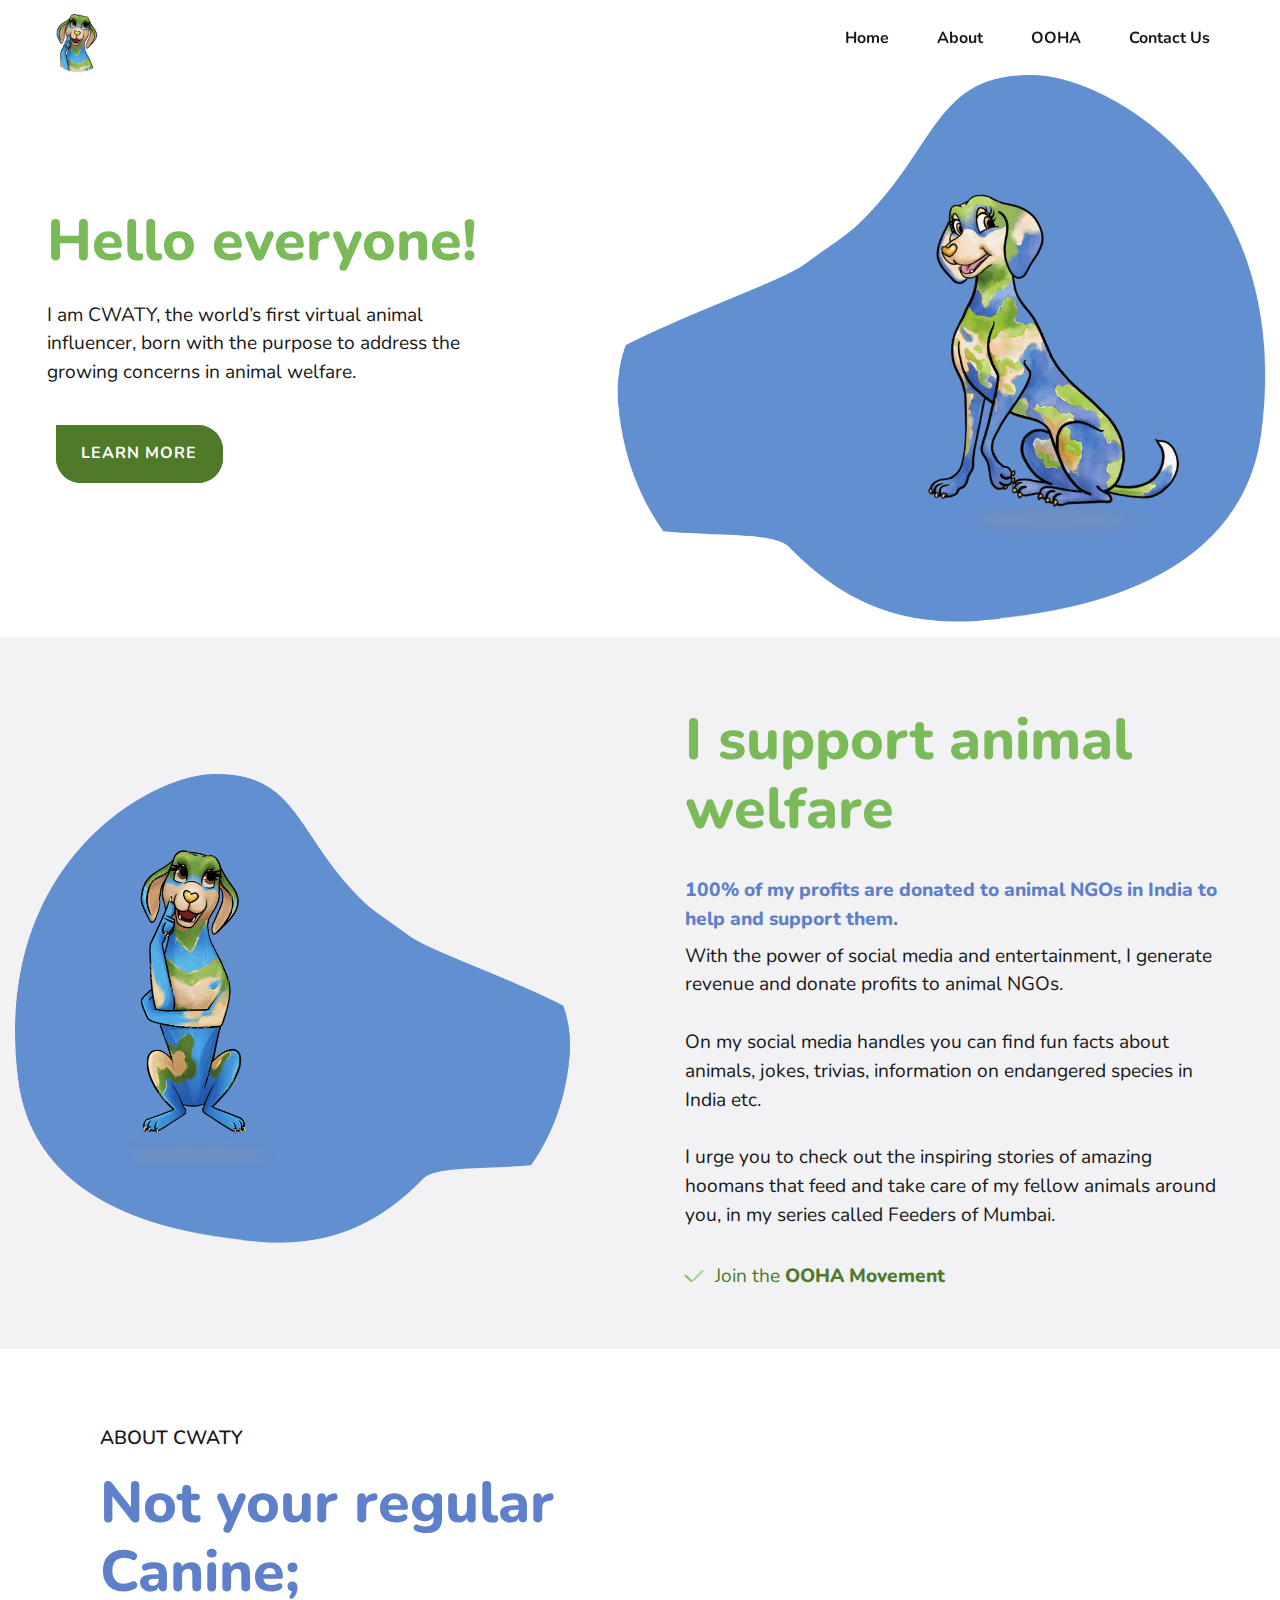
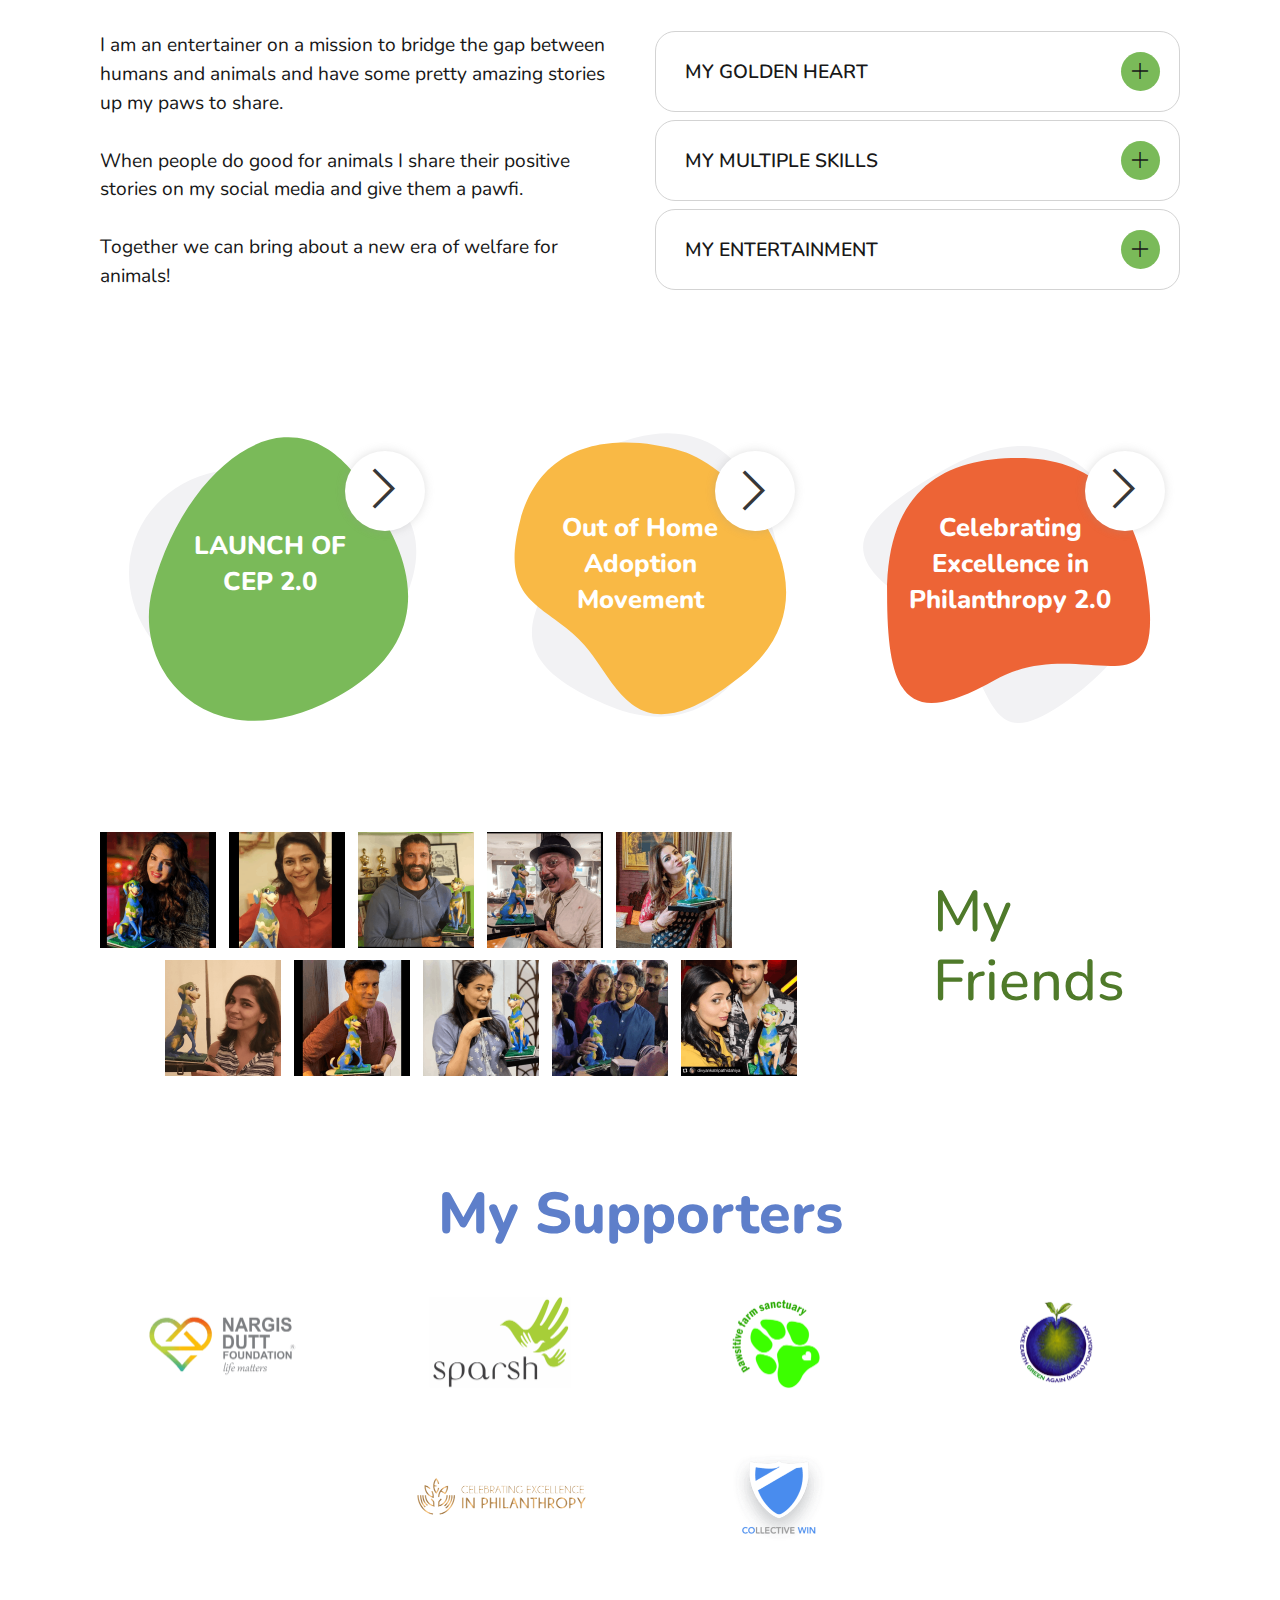
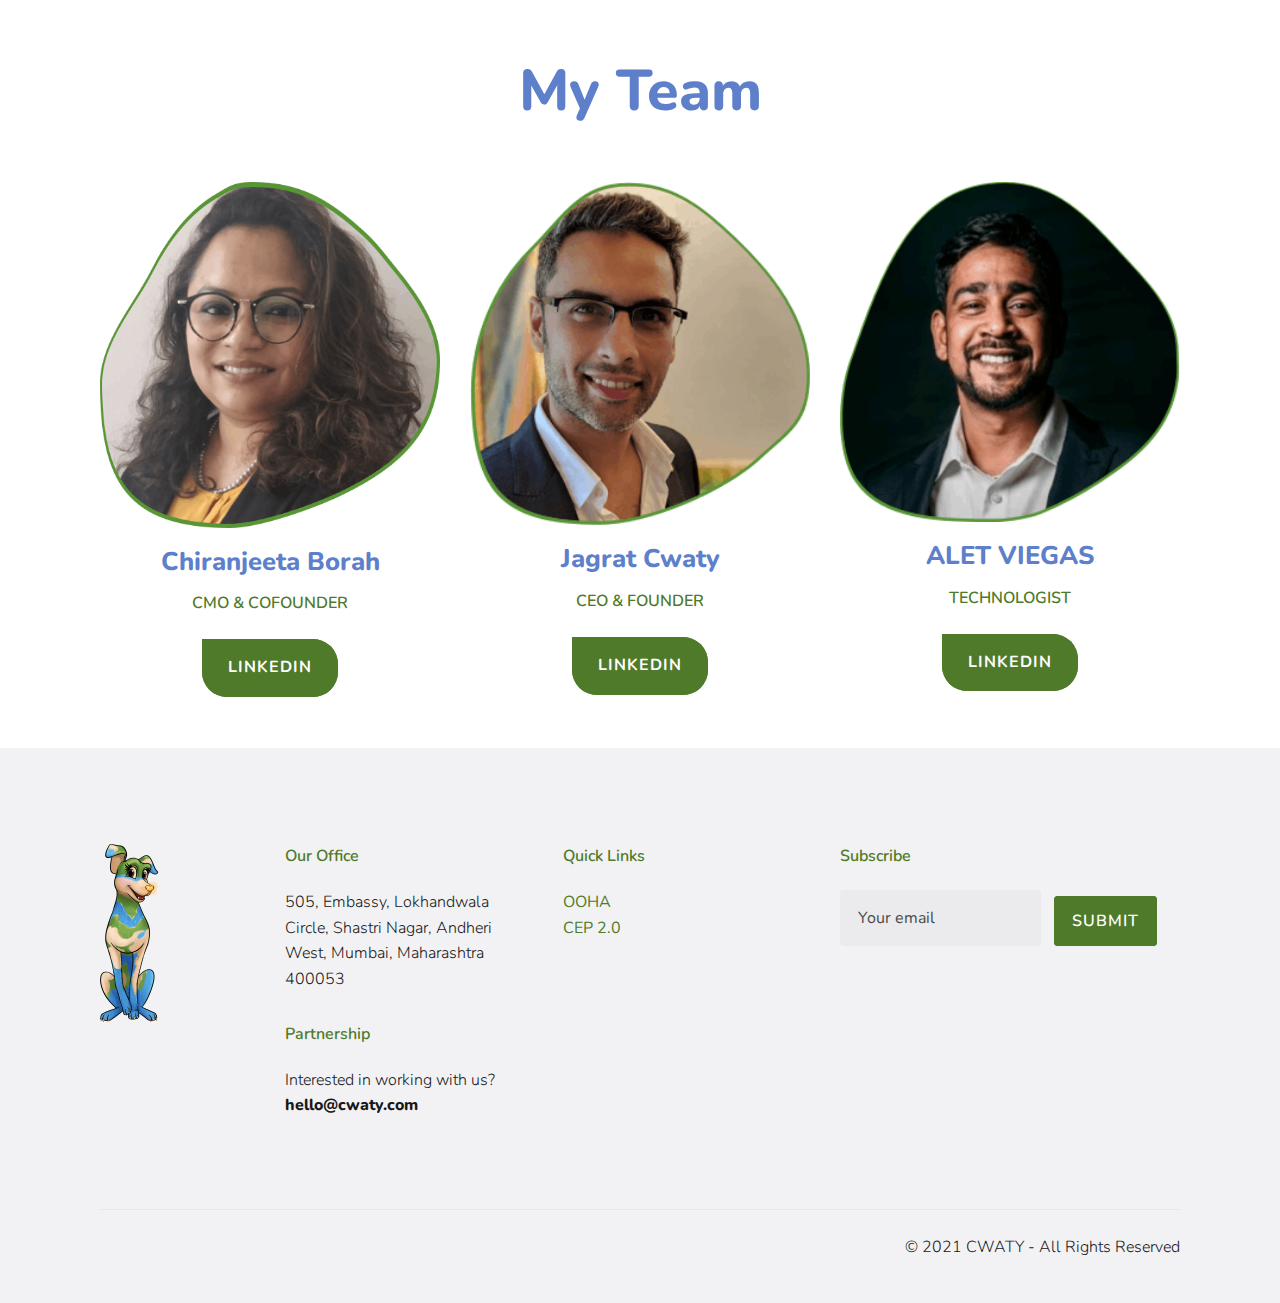
==== commit 7201062b: "v 0.6.1" ====
--- a/index.html
+++ b/index.html
@@ -32,7 +32,7 @@
 </head>
 <body>
   
-  <section class="menu cid-rGtWl2Qdmo" once="menu" id="menu1-0">
+  <section class="menu cid-rGtWl2Qdmo" once="menu" id="menu1-0" data-sortbtn="btn-primary">
 
     
 
@@ -69,7 +69,7 @@
     </nav>
 </section>
 
-<section class="cid-rGtWlOZ46k" id="header1-1">
+<section class="cid-rGtWlOZ46k" id="header1-1" data-sortbtn="btn-primary">
     
 
     
@@ -98,7 +98,7 @@
     </div>
 </section>
 
-<section class="cid-rGtWmGRJOW" id="content2-3">
+<section class="cid-rGtWmGRJOW" id="content2-3" data-sortbtn="btn-primary">
     
 
     
@@ -144,7 +144,7 @@
     </div>
 </section>
 
-<section class="accordion1 petsm4_accordions1 cid-spEi02hDJc" id="accordions1-0">
+<section class="accordion1 petsm4_accordions1 cid-spEi02hDJc" id="accordions1-0" data-sortbtn="btn-primary">
 
 	
 
@@ -166,10 +166,10 @@
 			</div>
 			<div class="col-12 col-lg-6 accordion-section">
 				<div class="accordion-content">
-					<div id="bootstrap-accordion_13" class="panel-group accordionStyles accordion" role="tablist" aria-multiselectable="true">
+					<div id="bootstrap-accordion_11" class="panel-group accordionStyles accordion" role="tablist" aria-multiselectable="true">
 						<div class="card">
 							<div class="card-header" role="tab" id="headingOne">
-								<a role="button" class="panel-title collapsed text-black" data-toggle="collapse" data-core="" href="#collapse1_13" aria-expanded="false" aria-controls="collapse1">
+								<a role="button" class="panel-title collapsed text-black" data-toggle="collapse" data-core="" href="#collapse1_11" aria-expanded="false" aria-controls="collapse1">
 
 
 									<h4 class="mbr-fonts-style display-7">MY GOLDEN HEART</h4>
@@ -177,7 +177,7 @@
 									<span class="sign mbr-iconfont mbri-arrow-down inactive"></span>
 								</a>
 							</div>
-							<div id="collapse1_13" class="panel-collapse noScroll collapse " role="tabpanel" aria-labelledby="headingOne" data-parent="#bootstrap-accordion_13">
+							<div id="collapse1_11" class="panel-collapse noScroll collapse " role="tabpanel" aria-labelledby="headingOne" data-parent="#bootstrap-accordion_11">
 								<div class="panel-body p-4">
 									<p class="mbr-fonts-style panel-text display-7">People say I have a golden heart, literally and as well as metaphorically. Golden hued blood runs through my vein. My skin is covered in intricate patterns, much like the terrain of the globe. With my cute heart-shaped golden nose and long fluttering lashes I win everyone’s heart.<br></p>
 								</div>
@@ -185,7 +185,7 @@
 						</div>
 						<div class="card">
 							<div class="card-header" role="tab" id="headingTwo">
-								<a role="button" class="collapsed panel-title text-black" data-toggle="collapse" data-core="" href="#collapse2_13" aria-expanded="false" aria-controls="collapse2">
+								<a role="button" class="collapsed panel-title text-black" data-toggle="collapse" data-core="" href="#collapse2_11" aria-expanded="false" aria-controls="collapse2">
 
 
 									<h4 class="mbr-fonts-style display-7">MY MULTIPLE SKILLS</h4>
@@ -194,7 +194,7 @@
 								</a>
 
 							</div>
-							<div id="collapse2_13" class="panel-collapse noScroll collapse" role="tabpanel" aria-labelledby="headingTwo" data-parent="#bootstrap-accordion_13">
+							<div id="collapse2_11" class="panel-collapse noScroll collapse" role="tabpanel" aria-labelledby="headingTwo" data-parent="#bootstrap-accordion_11">
 								<div class="panel-body p-4">
 									<p class="mbr-fonts-style panel-text display-7">
 										Just like the colours on my skin, my skills too are multiple. I work as an actor, writer, philanthropist, host, model, singer, influencer, illustrator, comedian &amp; producer. Phew! All to raise funds for the welfare of animals, of course. </p>
@@ -203,7 +203,7 @@
 						</div>
 						<div class="card">
 							<div class="card-header" role="tab" id="headingThree">
-								<a role="button" class="collapsed text-black panel-title" data-toggle="collapse" data-core="" href="#collapse3_13" aria-expanded="false" aria-controls="collapse3">
+								<a role="button" class="collapsed text-black panel-title" data-toggle="collapse" data-core="" href="#collapse3_11" aria-expanded="false" aria-controls="collapse3">
 
 
 									<h4 class="mbr-fonts-style display-7">MY ENTERTAINMENT</h4>
@@ -211,7 +211,7 @@
 									<span class="sign mbr-iconfont mbri-arrow-down inactive"></span>
 								</a>
 							</div>
-							<div id="collapse3_13" class="panel-collapse noScroll collapse" role="tabpanel" aria-labelledby="headingThree" data-parent="#bootstrap-accordion_13">
+							<div id="collapse3_11" class="panel-collapse noScroll collapse" role="tabpanel" aria-labelledby="headingThree" data-parent="#bootstrap-accordion_11">
 								<div class="panel-body p-4">
 									<p class="mbr-fonts-style panel-text display-7"> I have had my fair share of experience in the entertainment industry, making short documentary films on animal feeders, attending shoots and walking down the red carpet. All to raise awareness and donations for animal welfare. </p>
 								</div>
@@ -227,7 +227,7 @@
 	</div>
 </section>
 
-<section class="features1 petsm4_features1 cid-sqbG62HB0G" id="features1-1b">
+<section class="features1 petsm4_features1 cid-sqbG62HB0G" id="features1-1b" data-sortbtn="btn-primary">
 
     
 
@@ -340,7 +340,7 @@
     </div>
 </section>
 
-<section class="team1 voyagem4_team1 cid-sq69evSxf1" id="team1-x">
+<section class="team1 voyagem4_team1 cid-sq69evSxf1" id="team1-x" data-sortbtn="btn-primary">
 
 	
 
@@ -397,7 +397,7 @@
 	</div>
 </section>
 
-<section class="clients1 petsm4_clients1 cid-spHb37b6py" id="clients1-i">
+<section class="clients1 petsm4_clients1 cid-spHb37b6py" id="clients1-i" data-sortbtn="btn-primary">
 
 	<!-- Block parameters controls (Blue "Gear" panel) -->
 	
@@ -438,7 +438,7 @@
 	</div>
 </section>
 
-<section class="features6 popup-btn-cards cid-rGtWoTEzKR" id="team1-9">
+<section class="features6 popup-btn-cards cid-rGtWoTEzKR" id="team1-9" data-sortbtn="btn-primary">
 
     
 
@@ -523,7 +523,7 @@
                             
 
                             <div class="form-wrapper" data-form-type="formoid">
-                                <form action="https://mobirise.eu/" method="POST" class="mbr-form form-with-styler" data-form-title="Mobirise Form"><input type="hidden" name="email" data-form-email="true" value="PXG9mW584gtm5ozrp76NQG8RVwrxSbsJn9RZVu0xw6snd9BZtfkm47NYF3NEsTnt7Dj6PDZmZVqMyg6TPSduypy0Hep0KUlFPDRSmO+Ek09XkY+U5Mi31hfz6aDJXdFp">
+                                <form action="https://mobirise.eu/" method="POST" class="mbr-form form-with-styler" data-form-title="Mobirise Form"><input type="hidden" name="email" data-form-email="true" value="FjoRwIO1SROZkIQW9To9r5GPKsqEdPI9b93VpGDRhTmMTgh0gdjCF++92Hx0q0SRU5NAIvKsripvzY/UvsOqSNzVzVxqyNnjwiIp2QNQIWWcqhJ8AYvT4AAHLXdanNqu">
                                     <div class="container">
                                         <div class="row">
                                             <div hidden="hidden" data-form-alert="" class="alert alert-success col-12">Thanks for filling out the form!</div>
@@ -552,7 +552,7 @@
             </div>
         </div>
 
-<section class="footer1 conferencem4_footer1 cid-spF43gKbUT" once="footer" id="footer1-f">
+<section class="footer1 conferencem4_footer1 cid-spF43gKbUT" once="footer" id="footer1-f" data-sortbtn="btn-primary">
 
 	
 
@@ -566,8 +566,8 @@
 			</div>
 			<div class="col-md-6 wrap col-lg-3">
 				<div class="footer__content">
-					<h4 class="mbr-fonts-style mbr-semibold title__address display-4">Quick Links</h4>
-					<p class="work__address mbr-fonts-style display-4">1234 Street Name<br>City, AA 99999</p>
+					<h4 class="mbr-fonts-style mbr-semibold title__address display-4">Our Office</h4>
+					<p class="work__address mbr-fonts-style display-4">505, Embassy, Lokhandwala Circle, Shastri Nagar, Andheri West, Mumbai, Maharashtra 400053</p>
 				</div>
 				<div class="footer__content">
 					<h4 class="mbr-fonts-style mbr-semibold title__address display-4">Partnership</h4>
@@ -581,7 +581,7 @@
 				</div>
 				<div class="footer__content">
 					<h4 class="mbr-fonts-style mbr-semibold title__address display-4"></h4>
-					<p class="work__address mbr-fonts-style display-4">Ph: +(123)456-78-90</p>
+					<p class="work__address mbr-fonts-style display-4"></p>
 				</div>
 			</div>
 			<div class="col-md-6 wrap col-lg-4">
@@ -589,7 +589,7 @@
 					<h4 class="mbr-fonts-style mbr-semibold title__address display-4">Subscribe</h4>
 					<div class="subscribe__form" data-form-type="formoid">
 						<!---Formbuilder Form--->
-						<form action="https://mobirise.eu/" method="POST" class="mbr-form form-with-styler" data-form-title="Mobirise Form"><input type="hidden" name="email" data-form-email="true" value="tmimpsNy2nLTkAa+dnaJRZ9m8Q8O34Pnou/lhtpsCI13xg6PrlLo1vbIcVUHuALOva3Iwb6R2O0w9S/w1YUycsQpC+/yyjfbliNZQOp6+HQGLDhxNwgBLyEnqYd/MArb">
+						<form action="https://mobirise.eu/" method="POST" class="mbr-form form-with-styler" data-form-title="Mobirise Form"><input type="hidden" name="email" data-form-email="true" value="Q/UUMrfDkRyuoAja5Sx0S5mQn+u3PGFJhwlrB60KJAUWny4o/6fjt9nYbl7+g/RsFmMDBfBIe7GKmoMWpQHg5N4GK13fwHwcHDx9aqMaDNRgpjOCIAaFFEIXBusnkDJ4">
 							<div class="row">
 								<div hidden="hidden" data-form-alert="" class="alert alert-success col-12">Thanks for
 									filling out the form!</div>
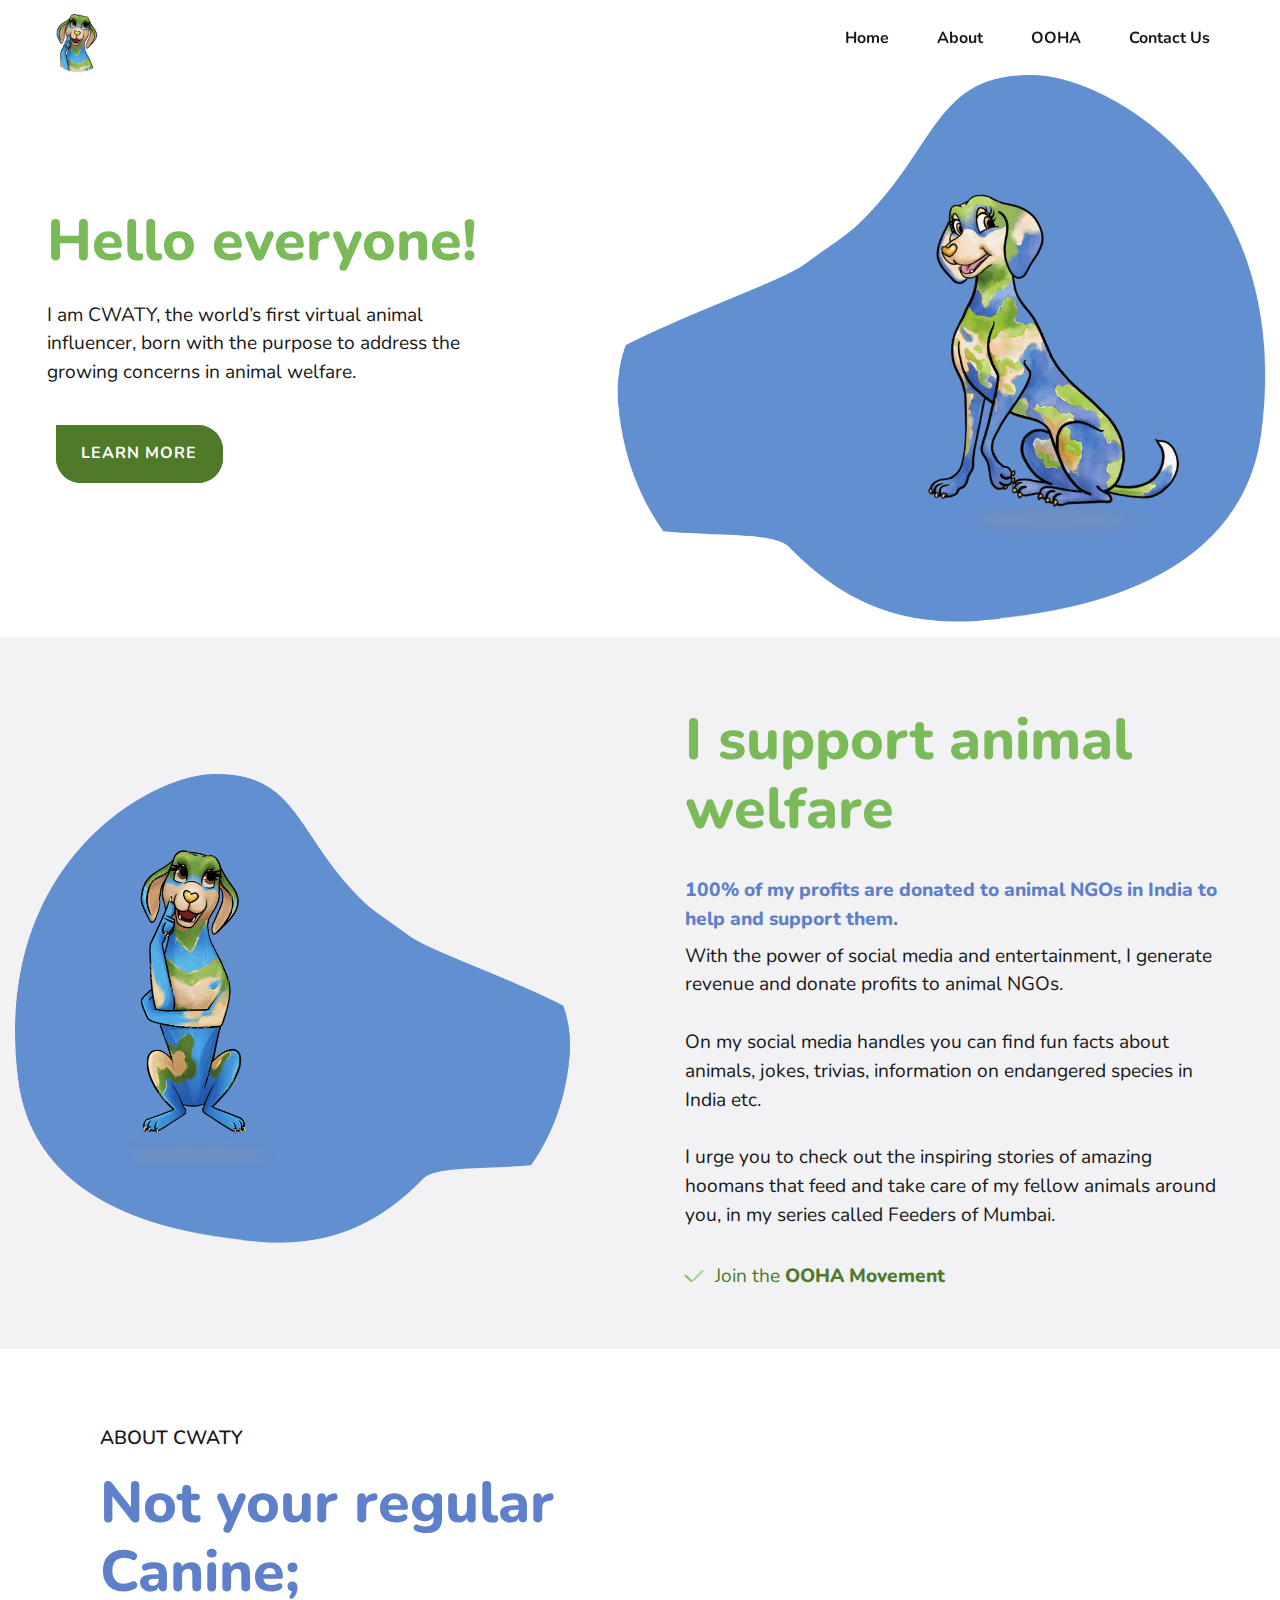
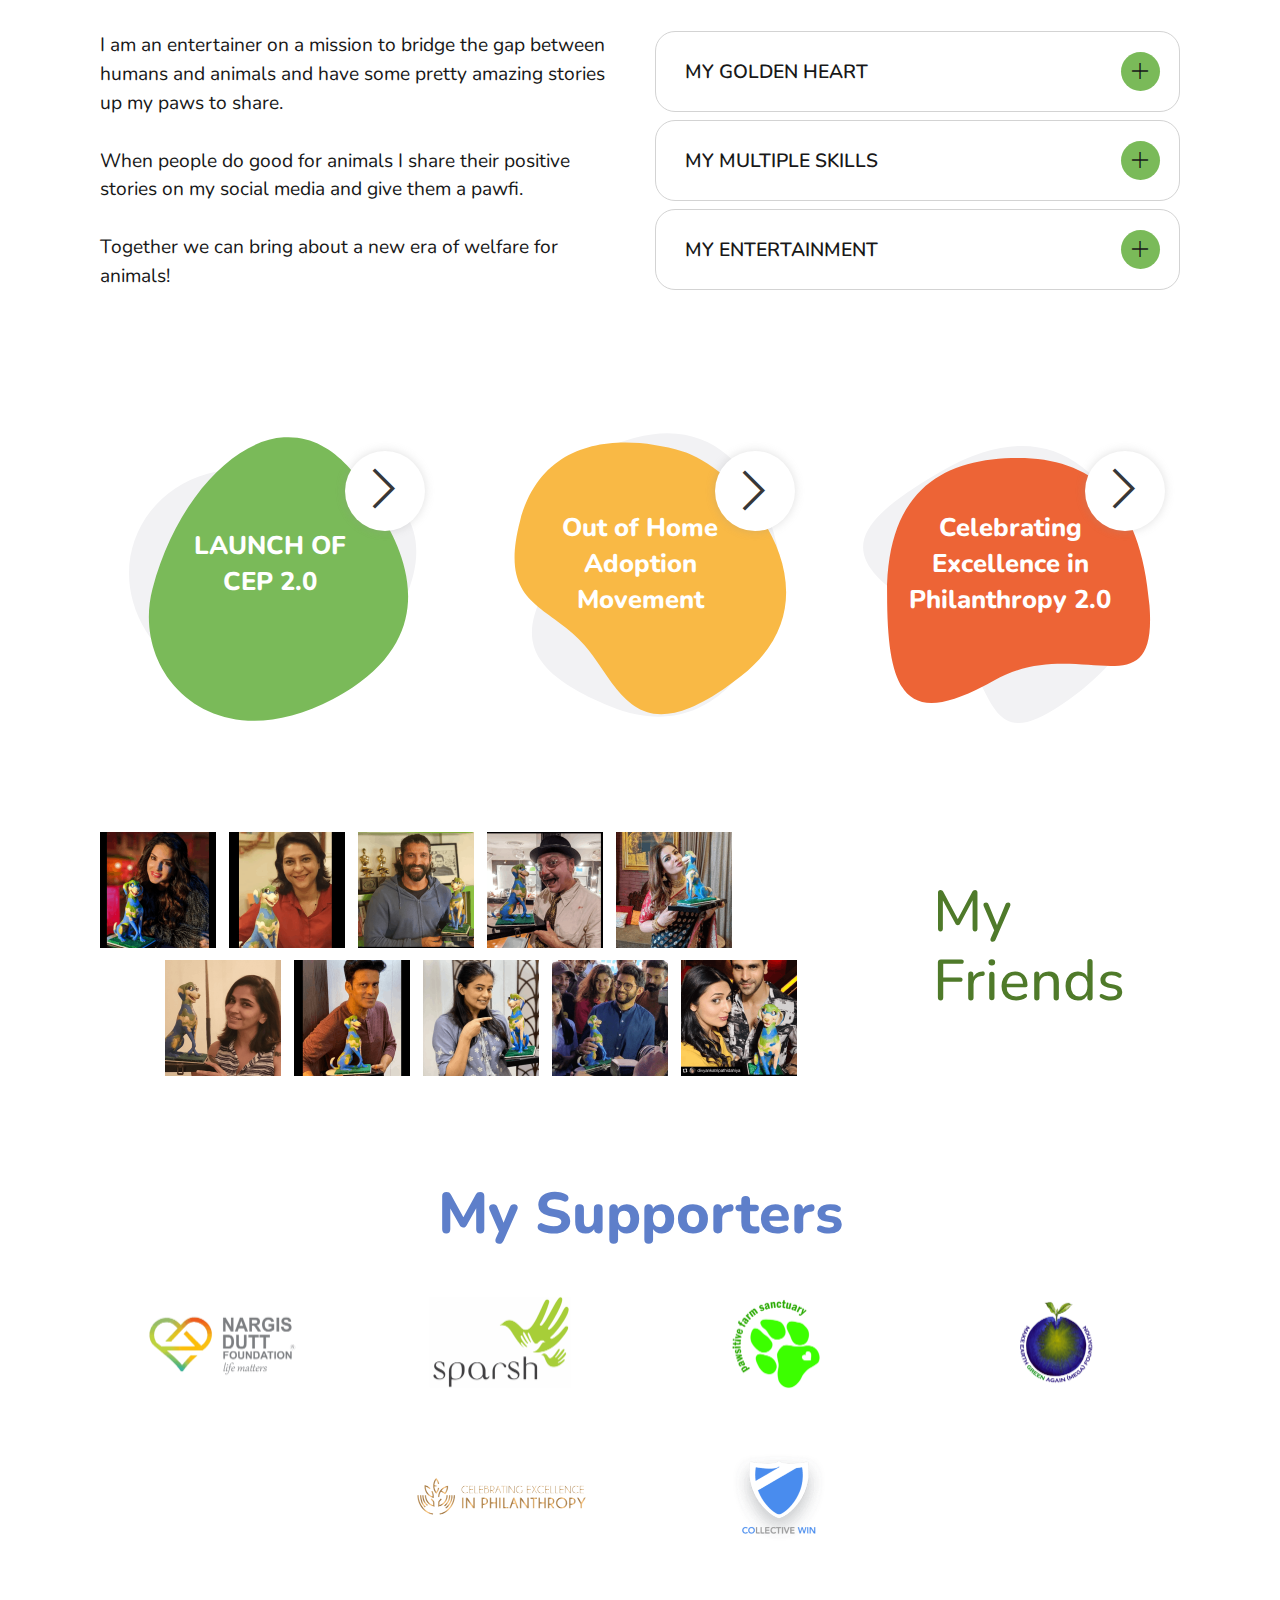
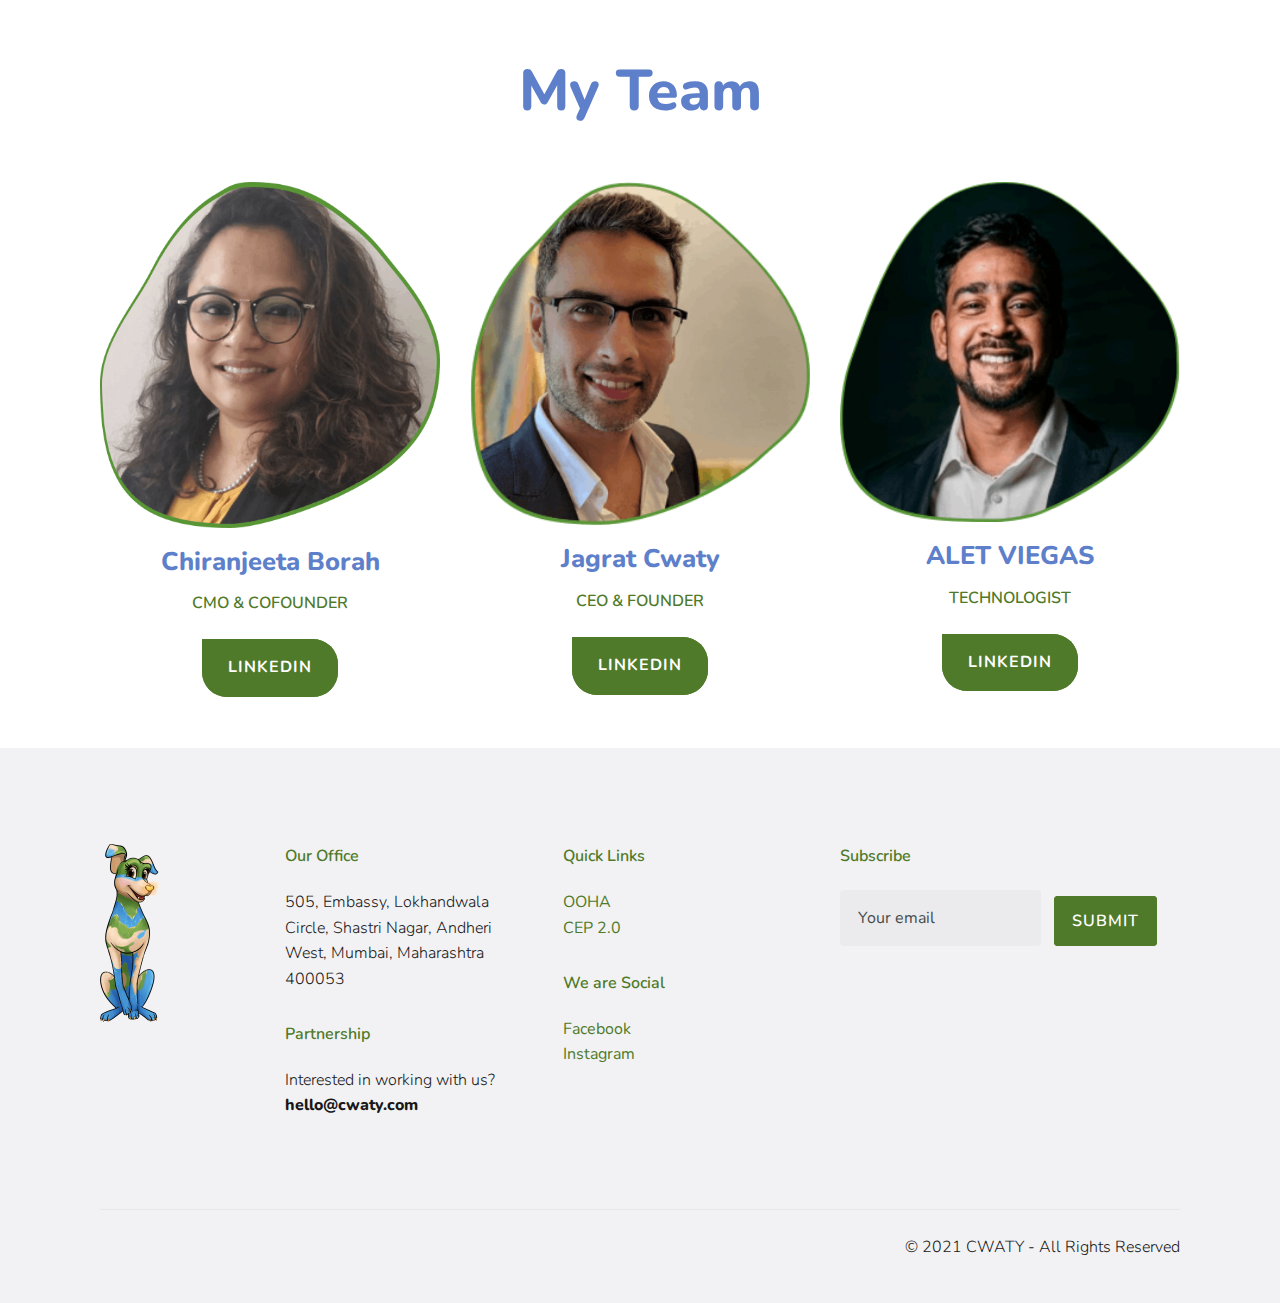
==== commit a629728e: "v 0.6.0" ====
--- a/index.html
+++ b/index.html
@@ -32,7 +32,7 @@
 </head>
 <body>
   
-  <section class="menu cid-rGtWl2Qdmo" once="menu" id="menu1-0" data-sortbtn="btn-primary">
+  <section class="menu cid-rGtWl2Qdmo" once="menu" id="menu1-0">
 
     
 
@@ -69,7 +69,7 @@
     </nav>
 </section>
 
-<section class="cid-rGtWlOZ46k" id="header1-1" data-sortbtn="btn-primary">
+<section class="cid-rGtWlOZ46k" id="header1-1">
     
 
     
@@ -98,7 +98,7 @@
     </div>
 </section>
 
-<section class="cid-rGtWmGRJOW" id="content2-3" data-sortbtn="btn-primary">
+<section class="cid-rGtWmGRJOW" id="content2-3">
     
 
     
@@ -133,7 +133,7 @@
 
                 <li class="item-wrap">
                         <span class="mbr-iconfont mbrib-success" style="color: rgb(118, 118, 118); fill: rgb(118, 118, 118);"></span>
-                        <h4 class="item1 mbr-regular mbr-fonts-style display-7"><a href="index.html#instagram-feed-block-g" class="text-primary">J</a>oin the <a href="https://www.instagram.com/p/CLtztxPpwMn/" class="text-primary" target="_blank"><strong>OOHA Movement</strong></a></h4>
+                        <h4 class="item1 mbr-regular mbr-fonts-style display-7"><a href="index.html#instagram-feed-block-g" class="text-primary">J</a>oin the <a href="https://www.instagram.com/p/CL3XyQWJ4Ar/" class="text-primary" target="_blank"><strong>OOHA Movement</strong></a></h4>
                     </li></ul>
 
                 
@@ -144,7 +144,7 @@
     </div>
 </section>
 
-<section class="accordion1 petsm4_accordions1 cid-spEi02hDJc" id="accordions1-0" data-sortbtn="btn-primary">
+<section class="accordion1 petsm4_accordions1 cid-spEi02hDJc" id="accordions1-0">
 
 	
 
@@ -227,7 +227,7 @@
 	</div>
 </section>
 
-<section class="features1 petsm4_features1 cid-sqbG62HB0G" id="features1-1b" data-sortbtn="btn-primary">
+<section class="features1 petsm4_features1 cid-sqbG62HB0G" id="features1-1b">
 
     
 
@@ -340,7 +340,7 @@
     </div>
 </section>
 
-<section class="team1 voyagem4_team1 cid-sq69evSxf1" id="team1-x" data-sortbtn="btn-primary">
+<section class="team1 voyagem4_team1 cid-sq69evSxf1" id="team1-x">
 
 	
 
@@ -397,7 +397,7 @@
 	</div>
 </section>
 
-<section class="clients1 petsm4_clients1 cid-spHb37b6py" id="clients1-i" data-sortbtn="btn-primary">
+<section class="clients1 petsm4_clients1 cid-spHb37b6py" id="clients1-i">
 
 	<!-- Block parameters controls (Blue "Gear" panel) -->
 	
@@ -438,7 +438,7 @@
 	</div>
 </section>
 
-<section class="features6 popup-btn-cards cid-rGtWoTEzKR" id="team1-9" data-sortbtn="btn-primary">
+<section class="features6 popup-btn-cards cid-rGtWoTEzKR" id="team1-9">
 
     
 
@@ -523,7 +523,7 @@
                             
 
                             <div class="form-wrapper" data-form-type="formoid">
-                                <form action="https://mobirise.eu/" method="POST" class="mbr-form form-with-styler" data-form-title="Mobirise Form"><input type="hidden" name="email" data-form-email="true" value="FjoRwIO1SROZkIQW9To9r5GPKsqEdPI9b93VpGDRhTmMTgh0gdjCF++92Hx0q0SRU5NAIvKsripvzY/UvsOqSNzVzVxqyNnjwiIp2QNQIWWcqhJ8AYvT4AAHLXdanNqu">
+                                <form action="https://mobirise.eu/" method="POST" class="mbr-form form-with-styler" data-form-title="Mobirise Form"><input type="hidden" name="email" data-form-email="true" value="BMPsYmRwcVMA9Ls5J2jBAl39cIkic7JrZqPptXP/SYk0s9Ntu8HtFDwyCiG16hE75OQ9EeQk5EofpgWDJaPKVdBGrR3mhTVrA/jP3hJ7fGYV8Cj3Si4XCE5yMNbmWGjf">
                                     <div class="container">
                                         <div class="row">
                                             <div hidden="hidden" data-form-alert="" class="alert alert-success col-12">Thanks for filling out the form!</div>
@@ -552,7 +552,7 @@
             </div>
         </div>
 
-<section class="footer1 conferencem4_footer1 cid-spF43gKbUT" once="footer" id="footer1-f" data-sortbtn="btn-primary">
+<section class="footer1 conferencem4_footer1 cid-spF43gKbUT" once="footer" id="footer1-f">
 
 	
 
@@ -580,8 +580,8 @@
 					<p class="work__address mbr-fonts-style display-4"><a href="ooha.html" class="text-primary">OOHA</a><br><a href="cep.html" class="text-primary">CEP 2.0</a></p>
 				</div>
 				<div class="footer__content">
-					<h4 class="mbr-fonts-style mbr-semibold title__address display-4"></h4>
-					<p class="work__address mbr-fonts-style display-4"></p>
+					<h4 class="mbr-fonts-style mbr-semibold title__address display-4">We are Social&nbsp;</h4>
+					<p class="work__address mbr-fonts-style display-4"><a href="https://www.facebook.com/cwaty.official" class="text-primary" target="_blank">Facebook</a><br><a href="https://www.instagram.com/cwaty.official/" class="text-primary" target="_blank">Instagram</a></p>
 				</div>
 			</div>
 			<div class="col-md-6 wrap col-lg-4">
@@ -589,7 +589,7 @@
 					<h4 class="mbr-fonts-style mbr-semibold title__address display-4">Subscribe</h4>
 					<div class="subscribe__form" data-form-type="formoid">
 						<!---Formbuilder Form--->
-						<form action="https://mobirise.eu/" method="POST" class="mbr-form form-with-styler" data-form-title="Mobirise Form"><input type="hidden" name="email" data-form-email="true" value="Q/UUMrfDkRyuoAja5Sx0S5mQn+u3PGFJhwlrB60KJAUWny4o/6fjt9nYbl7+g/RsFmMDBfBIe7GKmoMWpQHg5N4GK13fwHwcHDx9aqMaDNRgpjOCIAaFFEIXBusnkDJ4">
+						<form action="https://mobirise.eu/" method="POST" class="mbr-form form-with-styler" data-form-title="Mobirise Form"><input type="hidden" name="email" data-form-email="true" value="TApL9vRxhV/FoER+96wVEdlIDrHo7cYSmqzuFsGkAGghiPvJ4JowP05w9NQKYrOrOJS1MITevoXFV/qsHOcJzRe4PkBz1m1W6IKmm3yOHrnqlkbnFSv7bhAXCi0MipVV">
 							<div class="row">
 								<div hidden="hidden" data-form-alert="" class="alert alert-success col-12">Thanks for
 									filling out the form!</div>
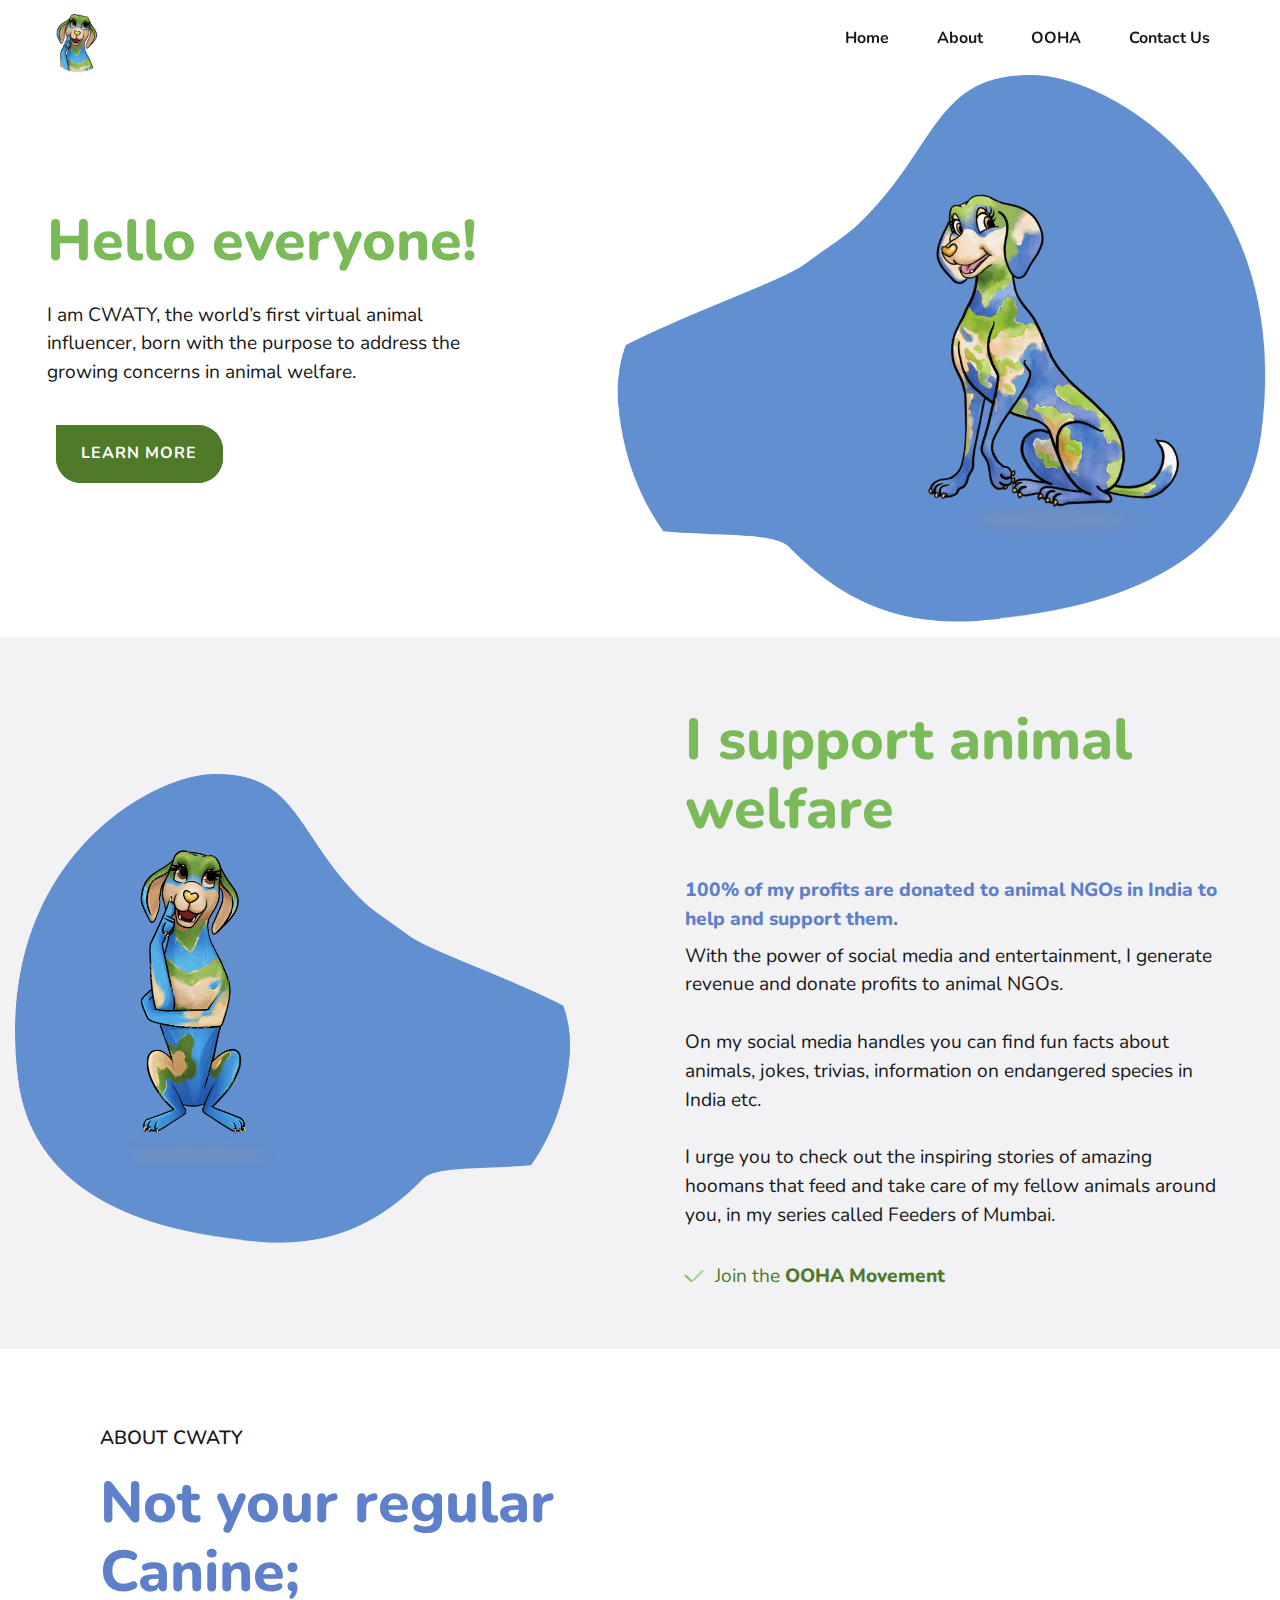
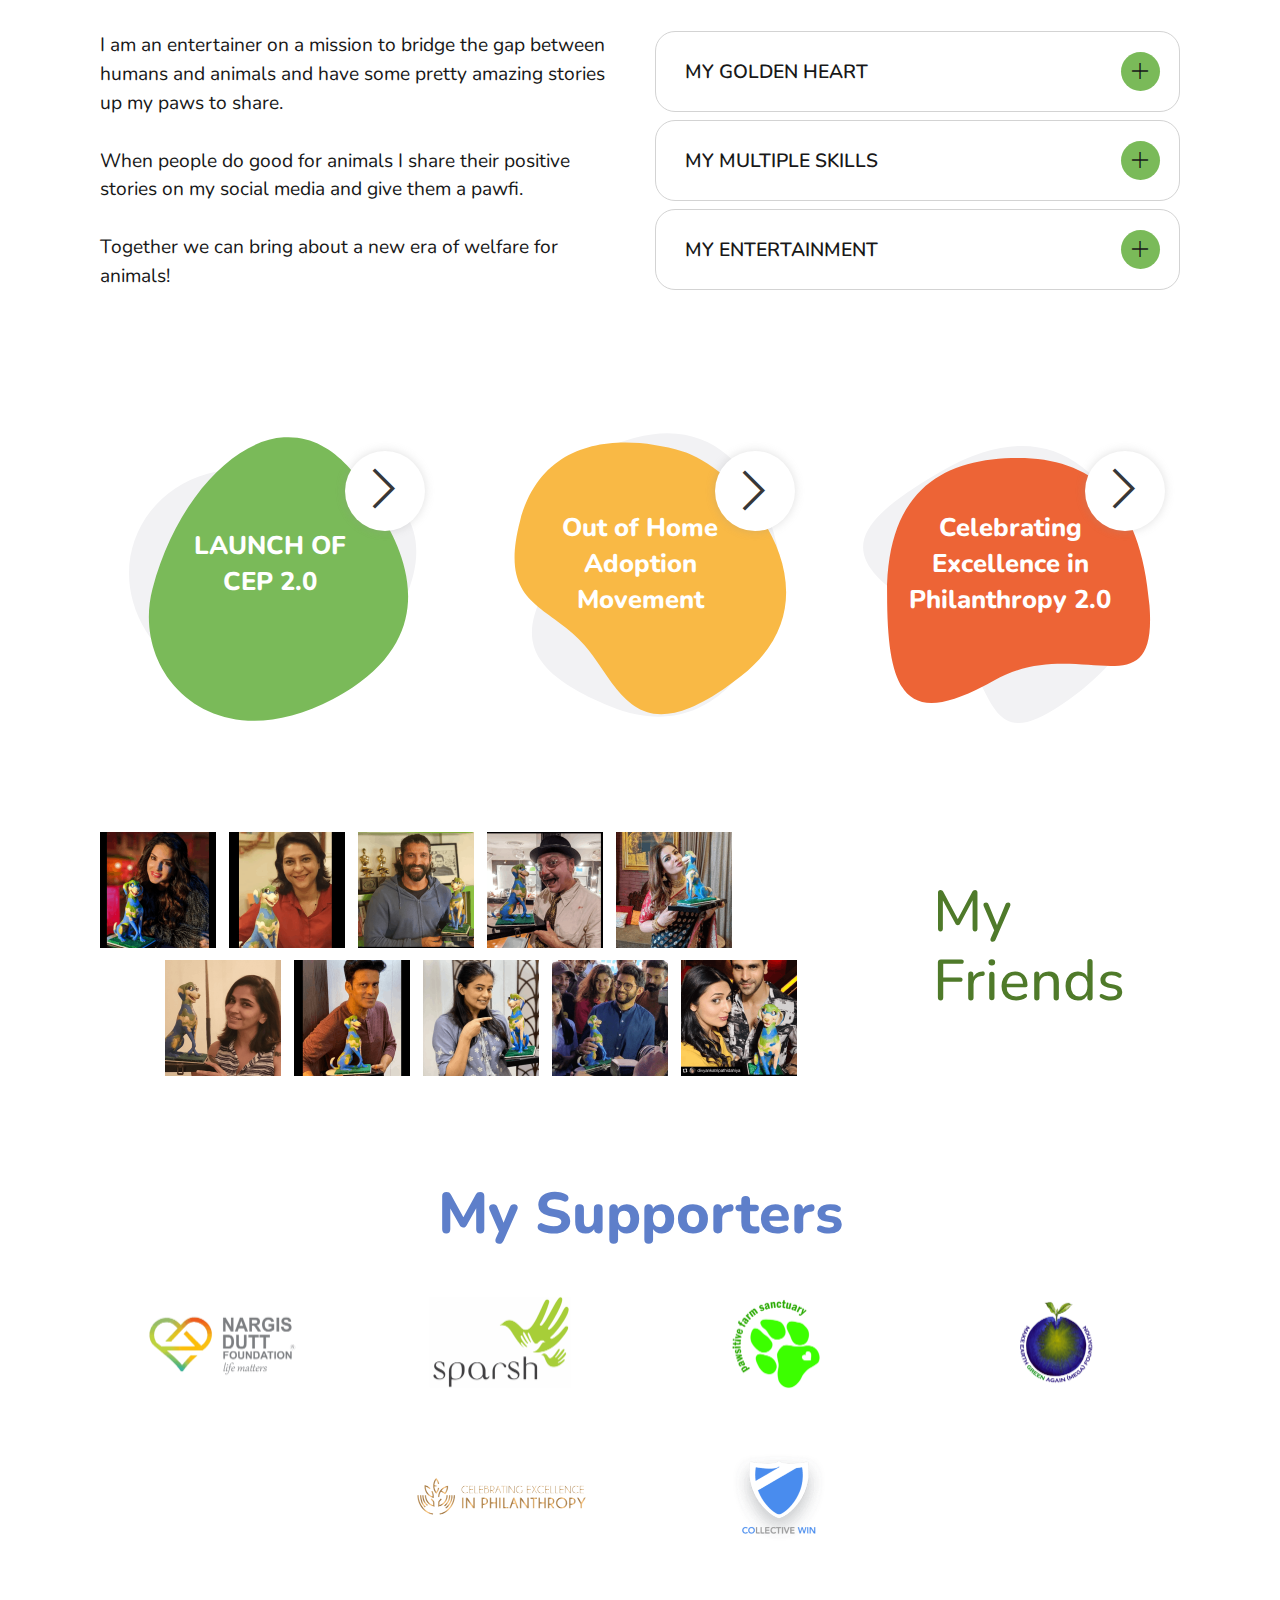
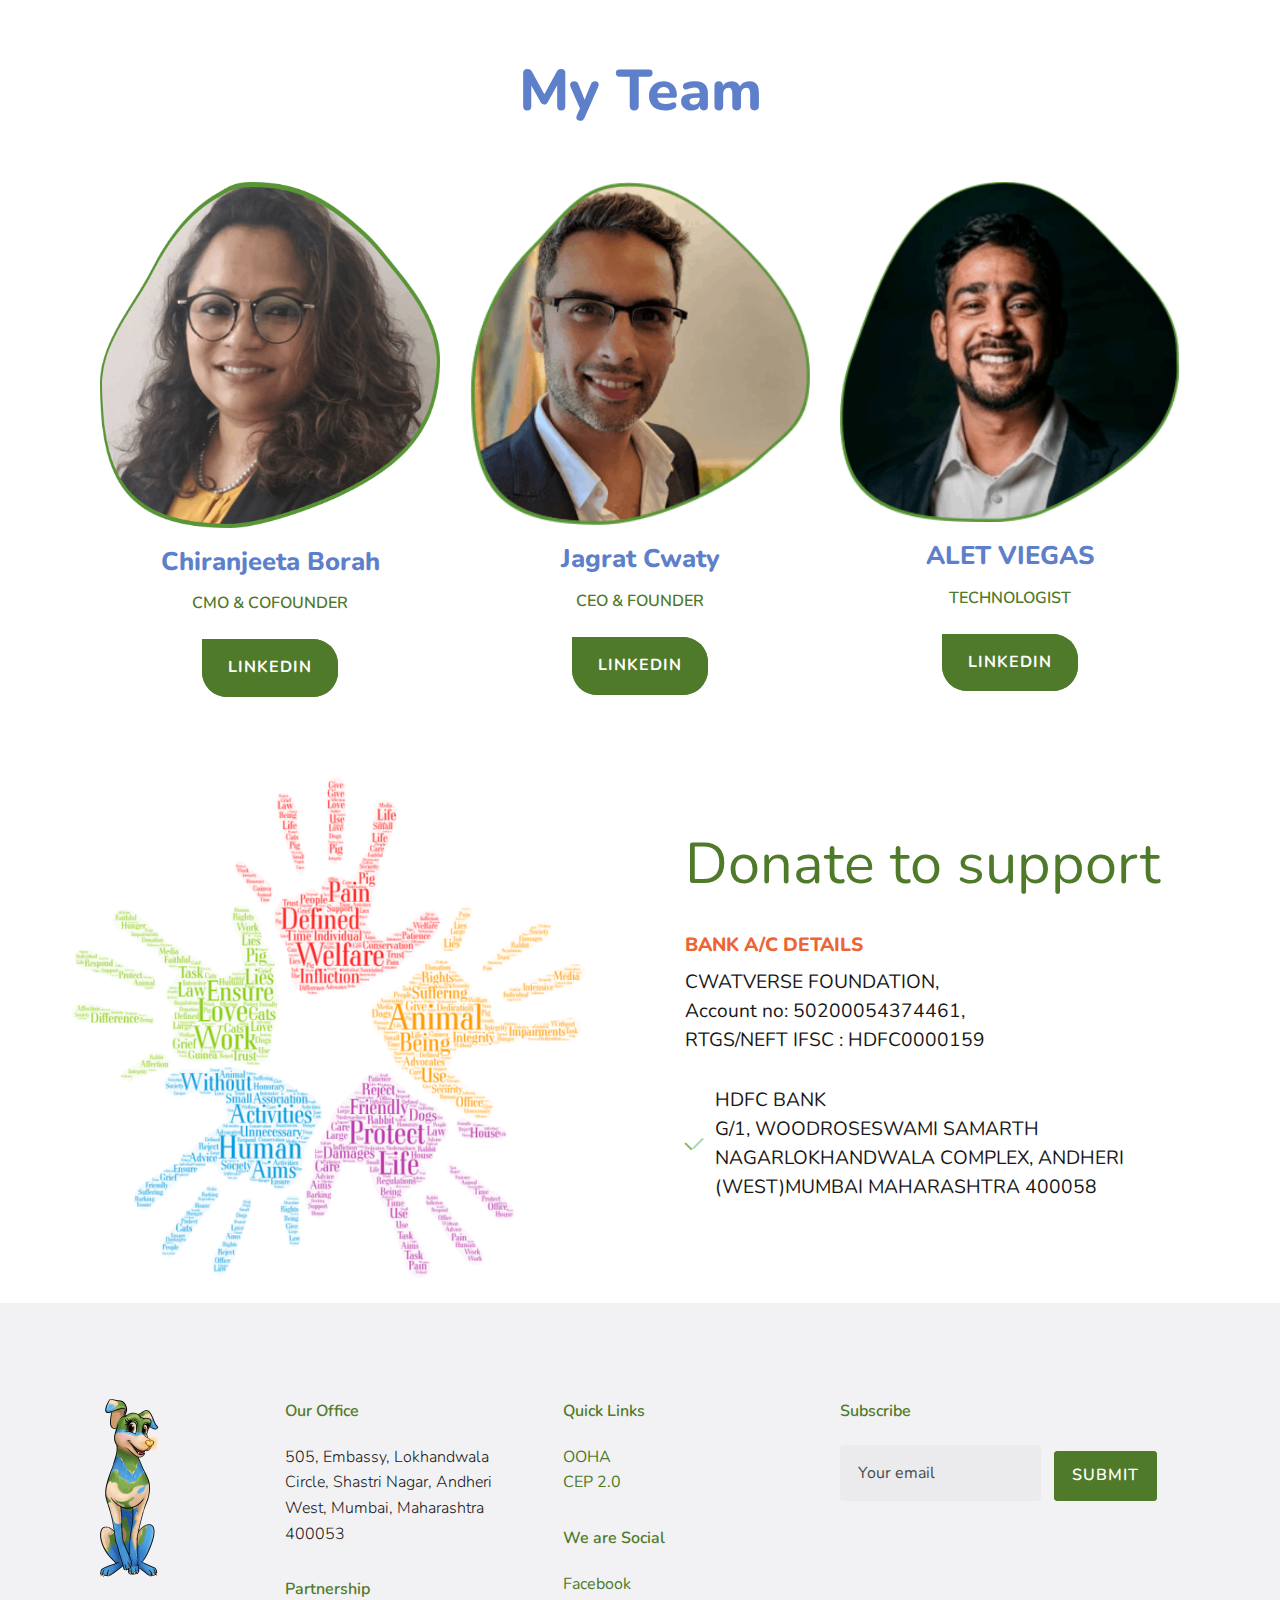
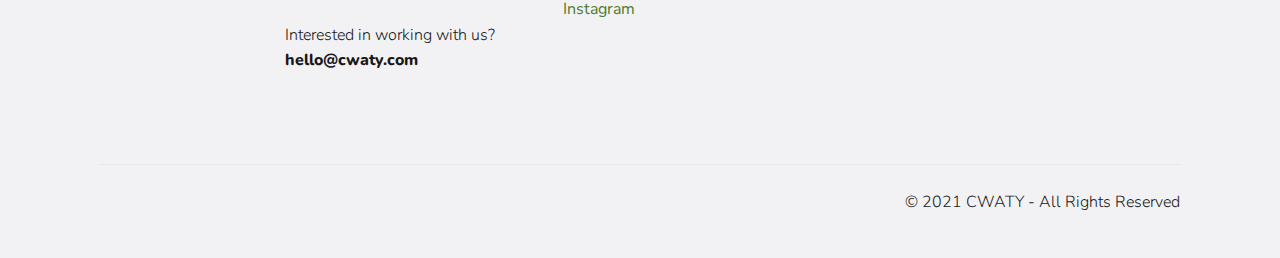
==== commit 24777e05: "version 1.2.0 revision 22nd april" ====
--- a/index.html
+++ b/index.html
@@ -20,6 +20,9 @@
   <link rel="stylesheet" href="assets/bootstrap/css/bootstrap-grid.min.css">
   <link rel="stylesheet" href="assets/bootstrap/css/bootstrap-reboot.min.css">
   <link rel="stylesheet" href="assets/dropdown/css/style.css">
+  <link rel="stylesheet" href="assets/formstyler/jquery.formstyler.css">
+  <link rel="stylesheet" href="assets/formstyler/jquery.formstyler.theme.css">
+  <link rel="stylesheet" href="assets/datepicker/jquery.datetimepicker.min.css">
   <link rel="stylesheet" href="assets/socicon/css/styles.css">
   <link rel="stylesheet" href="assets/theme/css/style.css">
   <link rel="stylesheet" href="assets/recaptcha.css">
@@ -32,7 +35,7 @@
 </head>
 <body>
   
-  <section class="menu cid-rGtWl2Qdmo" once="menu" id="menu1-0">
+  <section class="menu cid-rGtWl2Qdmo" once="menu" id="menu1-0" data-sortbtn="btn-primary">
 
     
 
@@ -69,7 +72,7 @@
     </nav>
 </section>
 
-<section class="cid-rGtWlOZ46k" id="header1-1">
+<section class="cid-rGtWlOZ46k" id="header1-1" data-sortbtn="btn-primary">
     
 
     
@@ -98,7 +101,7 @@
     </div>
 </section>
 
-<section class="cid-rGtWmGRJOW" id="content2-3">
+<section class="cid-rGtWmGRJOW" id="content2-3" data-sortbtn="btn-primary">
     
 
     
@@ -144,7 +147,7 @@
     </div>
 </section>
 
-<section class="accordion1 petsm4_accordions1 cid-spEi02hDJc" id="accordions1-0">
+<section class="accordion1 petsm4_accordions1 cid-spEi02hDJc" id="accordions1-0" data-sortbtn="btn-primary">
 
 	
 
@@ -227,7 +230,7 @@
 	</div>
 </section>
 
-<section class="features1 petsm4_features1 cid-sqbG62HB0G" id="features1-1b">
+<section class="features1 petsm4_features1 cid-sqbG62HB0G" id="features1-1b" data-sortbtn="btn-primary">
 
     
 
@@ -340,7 +343,7 @@
     </div>
 </section>
 
-<section class="team1 voyagem4_team1 cid-sq69evSxf1" id="team1-x">
+<section class="team1 voyagem4_team1 cid-sq69evSxf1" id="team1-x" data-sortbtn="btn-primary">
 
 	
 
@@ -397,7 +400,7 @@
 	</div>
 </section>
 
-<section class="clients1 petsm4_clients1 cid-spHb37b6py" id="clients1-i">
+<section class="clients1 petsm4_clients1 cid-spHb37b6py" id="clients1-i" data-sortbtn="btn-primary">
 
 	<!-- Block parameters controls (Blue "Gear" panel) -->
 	
@@ -438,7 +441,7 @@
 	</div>
 </section>
 
-<section class="features6 popup-btn-cards cid-rGtWoTEzKR" id="team1-9">
+<section class="features6 popup-btn-cards cid-rGtWoTEzKR" id="team1-9" data-sortbtn="btn-primary">
 
     
 
@@ -499,6 +502,39 @@
 
 
 
+        </div>
+    </div>
+</section>
+
+<section class="content2 petsm4_content2 cid-svhozQ2XG6" id="content2-1j" data-sortbtn="btn-primary">
+
+    
+
+    
+
+    <div class="container-fluid">
+        <div class="row">
+            <div class="col-md-12 col-lg-6 img-col">
+                <div class="mbr-figure">
+                    <img src="assets/images/mbr-1342x1127.png" alt="">
+                </div>
+            </div>
+            <div class="col-md-12 content py-4 col-lg-6">
+                <h1 class="mbr-section-title align-left mbr-bold pb-4 mbr-fonts-style display-2"><strong><a href="#">Donate to support&nbsp;</a></strong></h1>
+                <h2 class="mbr-section-title align-left mbr-bold mbr-fonts-style display-7">BANK A/C DETAILS</h2>
+                <p class="mbr-text pb-3 align-left mbr-fonts-style display-7"> CWATVERSE FOUNDATION, <br>Account no: 50200054374461, <br>RTGS/NEFT IFSC : HDFC0000159<br></p>
+
+                <ul class="list">
+                    
+                    
+                    
+                <li class="item-wrap">
+                        <span class="mbr-iconfont mbrib-success" style="color: rgb(118, 118, 118); fill: rgb(118, 118, 118);"></span>
+                        <h4 class="item1 mbr-regular mbr-fonts-style display-7">HDFC BANK&nbsp;<div>G/1, WOODROSESWAMI SAMARTH NAGARLOKHANDWALA COMPLEX, ANDHERI (WEST)MUMBAI MAHARASHTRA 400058</div></h4>
+                    </li></ul>
+
+                
+            </div>
         </div>
     </div>
 </section>
@@ -523,7 +559,7 @@
                             
 
                             <div class="form-wrapper" data-form-type="formoid">
-                                <form action="https://mobirise.eu/" method="POST" class="mbr-form form-with-styler" data-form-title="Mobirise Form"><input type="hidden" name="email" data-form-email="true" value="BMPsYmRwcVMA9Ls5J2jBAl39cIkic7JrZqPptXP/SYk0s9Ntu8HtFDwyCiG16hE75OQ9EeQk5EofpgWDJaPKVdBGrR3mhTVrA/jP3hJ7fGYV8Cj3Si4XCE5yMNbmWGjf">
+                                <form action="https://mobirise.eu/" method="POST" class="mbr-form form-with-styler" data-form-title="Mobirise Form"><input type="hidden" name="email" data-form-email="true" value="mND7BO8H5qW0zhtonSbQwFZRJ2b0jdRutfr9qa99ZUqRj96DAoAr0+IYfzUk6Ti00ONX8RL5e7PsFHhyEPRgV6h23l7lJgC4rIEw9GAbHNFrBwnJq7R4DhRNpjjCAMLn">
                                     <div class="container">
                                         <div class="row">
                                             <div hidden="hidden" data-form-alert="" class="alert alert-success col-12">Thanks for filling out the form!</div>
@@ -552,7 +588,64 @@
             </div>
         </div>
 
-<section class="footer1 conferencem4_footer1 cid-spF43gKbUT" once="footer" id="footer1-f">
+<div class="modal mbr-popup cid-svhpsWgb1u fade" tabindex="-1" role="dialog" data-overlay-color="#000000" data-overlay-opacity="0.8" data-on-timer-delay="5" id="mbr-popup-1k" aria-hidden="true">
+        <div class="modal-dialog modal-dialog-centered" role="document">
+            <div class="modal-content">
+                <div class="modal-header pb-0">
+                    <h5 class="modal-title mbr-fonts-style display-5">Support Cwaty; Join the OOHA Movement</h5>
+                    <button type="button" class="close" data-dismiss="modal" aria-label="Close">
+                        <svg version="1.1" xmlns="http://www.w3.org/2000/svg" width="24" height="24" viewBox="0 0 32 32" fill="currentColor">
+                            <path d="M31.797 0.191c-0.264-0.256-0.686-0.25-0.942 0.015l-13.328 13.326c-0.598 0.581 0.342 1.543 0.942 0.942l13.328-13.326c0.27-0.262 0.27-0.695 0-0.957zM14.472 17.515c-0.264-0.256-0.686-0.25-0.942 0.015l-13.328 13.326c-0.613 0.595 0.34 1.562 0.942 0.942l13.328-13.326c0.27-0.262 0.27-0.695 0-0.957zM1.144 0.205c-0.584-0.587-1.544 0.336-0.942 0.942l30.654 30.651c0.613 0.625 1.563-0.325 0.942-0.942z"></path>
+                        </svg>
+                    </button>
+                </div>
+
+                <div class="modal-body">
+                    <p class="mbr-text mbr-fonts-style display-7">
+                        Sign up with your contact details to receive latest information.&nbsp;</p>
+
+                    <div>
+                        
+                            
+
+                            <div class="form-wrapper" data-form-type="formoid">
+<!--Formbuilder Form-->
+<form action="https://mobirise.eu/" method="POST" class="mbr-form form-with-styler" data-form-title="Mobirise Form"><input type="hidden" name="email" data-form-email="true" value="UkPVRMGwFzplb/tA+jvz7OfSKNgt+/7WXGZSxRDiaiKXLk5jG557o/M8V9OY08nrlIg3ZiLOkfeX00zZQO6ntrVnw4hwWNXpArYdQQMVvuVl2MiQg0J7VrlbqfF+MI0S">
+<div class="">
+<div hidden="hidden" data-form-alert="" class="alert alert-success col-12">Thanks for filling out the form!</div>
+<div hidden="hidden" data-form-alert-danger="" class="alert alert-danger col-12">
+</div>
+</div>
+<div class="dragArea">
+<div class="col-lg-12 col-md-12 col-sm-12 form-group">
+<div class="form-row">
+<div class="col">
+<input type="text" name="nameFirst" placeholder="First Name" data-form-field="nameFirst" class="form-control text-multiple" value="" id="nameFirst-mbr-popup-1k">
+</div>
+<div class="col">
+<input type="text" name="nameLast" placeholder="Last Name" data-form-field="nameLast" class="form-control text-multiple" value="" id="nameLast-mbr-popup-1k">
+</div>
+</div>
+</div>
+<div class="col form-group" data-for="email">
+<input type="email" name="email" placeholder="Email" data-form-field="Email" class="form-control display-7" required="required" value="" id="email-mbr-popup-1k">
+</div>
+<div data-for="number1" class="col-lg-12 col-md-12 col-sm-12 form-group">
+<input type="number" name="number1" placeholder="Number" data-form-field="number1" class="form-control display-7" required="required" max="100" min="0" step="1" value="" id="number1-mbr-popup-1k">
+</div>
+<div class="col-md-auto input-group-btn"><button type="submit" class="btn btn-primary display-4">SUBMIT</button></div>
+</div>
+</form><!--Formbuilder Form-->
+</div>
+                        </div>
+                    </div>
+
+                    
+                </div>
+            </div>
+        </div>
+
+<section class="footer1 conferencem4_footer1 cid-spF43gKbUT" once="footer" id="footer1-f" data-sortbtn="btn-primary">
 
 	
 
@@ -589,7 +682,7 @@
 					<h4 class="mbr-fonts-style mbr-semibold title__address display-4">Subscribe</h4>
 					<div class="subscribe__form" data-form-type="formoid">
 						<!---Formbuilder Form--->
-						<form action="https://mobirise.eu/" method="POST" class="mbr-form form-with-styler" data-form-title="Mobirise Form"><input type="hidden" name="email" data-form-email="true" value="TApL9vRxhV/FoER+96wVEdlIDrHo7cYSmqzuFsGkAGghiPvJ4JowP05w9NQKYrOrOJS1MITevoXFV/qsHOcJzRe4PkBz1m1W6IKmm3yOHrnqlkbnFSv7bhAXCi0MipVV">
+						<form action="https://mobirise.eu/" method="POST" class="mbr-form form-with-styler" data-form-title="Mobirise Form"><input type="hidden" name="email" data-form-email="true" value="xSz1zRFJuw/VfSvOH/9FKEc+tgm1r9EhisuH1ihjzT/n6s+eZs/gYmJbO5UAswAuYTm50RvQy9mVet+e2mQn6eyrW2itSFFZZuKZJr5OViu9A8eToUQvq7buf7jKN5iP">
 							<div class="row">
 								<div hidden="hidden" data-form-alert="" class="alert alert-success col-12">Thanks for
 									filling out the form!</div>
@@ -636,6 +729,10 @@
   <script src="assets/mbr-popup-btns/mbr-popup-btns.js"></script>
   <script src="assets/popup-plugin/script.js"></script>
   <script src="assets/popup-overlay-plugin/script.js"></script>
+  <script src="assets/formstyler/jquery.formstyler.js"></script>
+  <script src="assets/formstyler/jquery.formstyler.min.js"></script>
+  <script src="assets/datepicker/jquery.datetimepicker.full.js"></script>
+  <script src="assets/popup-ontimer-plugin/script.js"></script>
   <script src="assets/theme/js/script.js"></script>
   <script src="assets/formoid.min.js"></script>
   
--- a/assets/mobirise/css/mbr-additional.css
+++ b/assets/mobirise/css/mbr-additional.css
@@ -2039,6 +2039,61 @@
 .cid-rGtWoTEzKR H3 {
   color: #5e7fca;
 }
+.cid-svhozQ2XG6 {
+  padding-top: 15px;
+  padding-bottom: 15px;
+  background-color: #ffffff;
+}
+@media (min-width: 992px) {
+  .cid-svhozQ2XG6 .content {
+    max-width: 600px;
+    margin: auto;
+  }
+}
+@media (min-width: 767px) {
+  .cid-svhozQ2XG6 .content {
+    padding: 0 2rem;
+  }
+}
+.cid-svhozQ2XG6 .img-col {
+  padding: 0;
+  margin: auto 0;
+}
+@media (max-width: 992px) {
+  .cid-svhozQ2XG6 .content {
+    margin: auto;
+  }
+}
+.cid-svhozQ2XG6 li {
+  list-style: none;
+}
+.cid-svhozQ2XG6 .item-wrap {
+  display: flex;
+  -webkit-box-align: center;
+  align-items: center;
+  margin-bottom: 20px;
+}
+.cid-svhozQ2XG6 .item-wrap:hover .mbr-iconfont {
+  color: #181818 !important;
+}
+.cid-svhozQ2XG6 .mbr-iconfont {
+  font-size: 18px !important;
+  padding-right: 12px;
+  -webkit-transition: all 0.3s;
+  transition: all 0.3s;
+  font-weight: 900;
+  color: #7aba59 !important;
+}
+.cid-svhozQ2XG6 h4 {
+  margin: 0;
+}
+.cid-svhozQ2XG6 ul {
+  padding: 0;
+  margin: 0;
+}
+.cid-svhozQ2XG6 H2 {
+  color: #ed6436;
+}
 .cid-spF43gKbUT {
   padding-top: 6rem;
   padding-bottom: 2rem;
@@ -2391,6 +2446,286 @@
   max-width: 100%;
 }
 .cid-spIbyJRUjV .col-md-auto {
+  position: relative;
+  padding-right: 15px;
+  padding-left: 15px;
+  -ms-flex: 0 0 auto;
+  flex: 0 0 auto;
+  width: auto;
+  max-width: 100%;
+}
+.cid-svhpsWgb1u.popup-builder {
+  background-color: #ffffff;
+}
+.cid-svhpsWgb1u.popup-builder .modal {
+  position: relative;
+  display: block;
+  z-index: 1;
+}
+.cid-svhpsWgb1u.popup-builder .modal-dialog {
+  margin-top: 60px;
+  margin-bottom: 60px;
+}
+.cid-svhpsWgb1u .modal-content,
+.cid-svhpsWgb1u .modal-dialog {
+  height: auto;
+}
+.cid-svhpsWgb1u .form-wrapper .input-group-btn {
+  margin-right: auto;
+  margin-left: auto;
+}
+.cid-svhpsWgb1u .form-wrapper .input-group-btn .btn {
+  margin: 0 !important;
+}
+@media (min-width: 769px) {
+  .cid-svhpsWgb1u .form-wrapper .mbr-form .form-group,
+  .cid-svhpsWgb1u .form-wrapper .mbr-form .input-group-btn {
+    padding: 0 .5rem;
+  }
+}
+.cid-svhpsWgb1u .card-img {
+  width: 100%;
+  margin: auto;
+  border-radius: 0;
+}
+.cid-svhpsWgb1u .mbr-figure img {
+  display: block;
+  width: 100%;
+  -ms-flex-item-align: center;
+  -ms-grid-row-align: center;
+  -webkit-align-self: center;
+  align-self: center;
+}
+.cid-svhpsWgb1u .mbr-text {
+  text-align: center;
+}
+.cid-svhpsWgb1u .pt-0 {
+  padding-top: 0 !important;
+}
+.cid-svhpsWgb1u .pb-0 {
+  padding-bottom: 0 !important;
+}
+.cid-svhpsWgb1u .form-content {
+  -ms-flex-pack: center;
+  justify-content: center;
+  text-align: center;
+}
+.cid-svhpsWgb1u .mbr-overlay {
+  bottom: 0;
+  left: 0;
+  position: absolute;
+  right: 0;
+  top: 0;
+  z-index: 0;
+  pointer-events: none;
+}
+.cid-svhpsWgb1u .modal-open {
+  overflow: hidden;
+}
+.cid-svhpsWgb1u .modal-open .modal {
+  overflow-x: hidden;
+  overflow-y: auto;
+}
+.cid-svhpsWgb1u .modal {
+  position: fixed;
+  top: 0;
+  left: 0;
+  z-index: 1050;
+  display: none;
+  width: 100%;
+  height: 100%;
+  overflow: hidden;
+  outline: 0;
+}
+.cid-svhpsWgb1u .modal-dialog {
+  position: relative;
+  width: auto;
+  margin: .5rem;
+  pointer-events: none;
+}
+.cid-svhpsWgb1u .modal.fade .modal-dialog {
+  transition: transform 0.3s ease-out, -webkit-transform 0.3s ease-out;
+  -webkit-transform: translate(0, -50px);
+  transform: translate(0, -50px);
+}
+.cid-svhpsWgb1u .modal.show .modal-dialog {
+  -webkit-transform: none;
+  transform: none;
+}
+.cid-svhpsWgb1u .modal-dialog-centered {
+  display: flex;
+  -ms-flex-align: center;
+  align-items: center;
+  min-height: calc(100% - (.5rem * 2));
+}
+.cid-svhpsWgb1u .modal-dialog-centered::before {
+  display: block;
+  height: calc(100vh - (.5rem * 2));
+  content: "";
+}
+.cid-svhpsWgb1u .modal-content {
+  background: #ffffff;
+  position: relative;
+  display: flex;
+  -ms-flex-direction: column;
+  flex-direction: column;
+  width: 100%;
+  pointer-events: auto;
+  background-clip: padding-box;
+  border: none;
+  outline: 0;
+  -webkit-box-shadow: 0 10px 40px 0 rgba(0, 0, 0, 0.2);
+  box-shadow: 0 10px 40px 0 rgba(0, 0, 0, 0.2);
+}
+.cid-svhpsWgb1u .modal-backdrop {
+  position: fixed;
+  top: 0;
+  left: 0;
+  z-index: 1040;
+  width: 100vw;
+  height: 100vh;
+  background-color: #000;
+}
+.cid-svhpsWgb1u .modal-backdrop.fade {
+  opacity: 0;
+}
+.cid-svhpsWgb1u .modal-backdrop.show {
+  opacity: .5;
+}
+.cid-svhpsWgb1u .modal-header {
+  display: flex;
+  -ms-flex-align: start;
+  align-items: flex-start;
+  -ms-flex-pack: justify;
+  justify-content: space-between;
+  padding: 1rem;
+  border-bottom: none;
+}
+.cid-svhpsWgb1u .modal-header .close {
+  position: absolute;
+  top: auto;
+  right: 1rem;
+  margin: -1rem -1rem -1rem auto;
+  padding: 1rem;
+  opacity: .75;
+}
+.cid-svhpsWgb1u .modal-header .close:hover {
+  opacity: 1;
+}
+.cid-svhpsWgb1u .modal-header .close:focus {
+  outline: none;
+}
+.cid-svhpsWgb1u .modal-title {
+  line-height: 1.5;
+  width: 100%;
+  margin: 0;
+  text-align: center;
+}
+.cid-svhpsWgb1u .modal-body {
+  position: relative;
+  -ms-flex: 1 1 auto;
+  flex: 1 1 auto;
+  padding: 1rem;
+  min-height: 100%;
+}
+.cid-svhpsWgb1u .modal-footer {
+  display: flex;
+  -ms-flex-align: center;
+  align-items: center;
+  -ms-flex-pack: center;
+  justify-content: center;
+  padding: 1rem;
+  border-top: none;
+  text-align: center;
+}
+.cid-svhpsWgb1u .modal-scrollbar-measure {
+  position: absolute;
+  top: -9999px;
+  width: 50px;
+  height: 50px;
+  overflow: scroll;
+}
+@media (min-width: 576px) {
+  .cid-svhpsWgb1u .modal-dialog {
+    max-width: 500px;
+    margin: 1.75rem auto;
+  }
+  .cid-svhpsWgb1u .modal-dialog-centered {
+    min-height: calc(100% - (1.75rem * 2));
+  }
+  .cid-svhpsWgb1u .modal-dialog-centered::before {
+    height: calc(100vh - (1.75rem * 2));
+  }
+  .cid-svhpsWgb1u .modal-sm {
+    max-width: 300px;
+  }
+  .cid-svhpsWgb1u .container {
+    max-width: 540px;
+  }
+}
+@media (min-width: 992px) {
+  .cid-svhpsWgb1u .modal-lg,
+  .cid-svhpsWgb1u .modal-xl {
+    max-width: 800px;
+  }
+  .cid-svhpsWgb1u .container {
+    max-width: 960px;
+  }
+}
+@media (min-width: 1200px) {
+  .cid-svhpsWgb1u .modal-xl {
+    max-width: 1140px;
+  }
+  .cid-svhpsWgb1u .container {
+    max-width: 1140px;
+  }
+}
+.cid-svhpsWgb1u .container {
+  width: 100%;
+  padding-right: 15px;
+  padding-left: 15px;
+  margin-right: auto;
+  margin-left: auto;
+}
+@media (min-width: 768px) {
+  .cid-svhpsWgb1u .container {
+    max-width: 720px;
+  }
+}
+.cid-svhpsWgb1u .row {
+  display: flex;
+  -ms-flex-wrap: wrap;
+  flex-wrap: wrap;
+  margin-right: -15px;
+  margin-left: -15px;
+}
+.cid-svhpsWgb1u .col-md-4 {
+  position: relative;
+  width: 100%;
+  padding-right: 15px;
+  padding-left: 15px;
+  -ms-flex: 0 0 33.333333%;
+  flex: 0 0 33.333333%;
+  max-width: 33.333333%;
+}
+.cid-svhpsWgb1u .form-group {
+  margin-bottom: 1rem;
+}
+.cid-svhpsWgb1u .form-control {
+  display: block;
+  width: 100%;
+  font-size: 1rem;
+  font-weight: 400;
+  line-height: 1.5;
+}
+.cid-svhpsWgb1u .col {
+  -ms-flex-preferred-size: 0;
+  flex-basis: 0;
+  -ms-flex-positive: 1;
+  flex-grow: 1;
+  max-width: 100%;
+}
+.cid-svhpsWgb1u .col-md-auto {
   position: relative;
   padding-right: 15px;
   padding-left: 15px;
--- a/assets/mobirise/css/mbr-additional.css
+++ b/assets/mobirise/css/mbr-additional.css
@@ -2039,6 +2039,61 @@
 .cid-rGtWoTEzKR H3 {
   color: #5e7fca;
 }
+.cid-svhozQ2XG6 {
+  padding-top: 15px;
+  padding-bottom: 15px;
+  background-color: #ffffff;
+}
+@media (min-width: 992px) {
+  .cid-svhozQ2XG6 .content {
+    max-width: 600px;
+    margin: auto;
+  }
+}
+@media (min-width: 767px) {
+  .cid-svhozQ2XG6 .content {
+    padding: 0 2rem;
+  }
+}
+.cid-svhozQ2XG6 .img-col {
+  padding: 0;
+  margin: auto 0;
+}
+@media (max-width: 992px) {
+  .cid-svhozQ2XG6 .content {
+    margin: auto;
+  }
+}
+.cid-svhozQ2XG6 li {
+  list-style: none;
+}
+.cid-svhozQ2XG6 .item-wrap {
+  display: flex;
+  -webkit-box-align: center;
+  align-items: center;
+  margin-bottom: 20px;
+}
+.cid-svhozQ2XG6 .item-wrap:hover .mbr-iconfont {
+  color: #181818 !important;
+}
+.cid-svhozQ2XG6 .mbr-iconfont {
+  font-size: 18px !important;
+  padding-right: 12px;
+  -webkit-transition: all 0.3s;
+  transition: all 0.3s;
+  font-weight: 900;
+  color: #7aba59 !important;
+}
+.cid-svhozQ2XG6 h4 {
+  margin: 0;
+}
+.cid-svhozQ2XG6 ul {
+  padding: 0;
+  margin: 0;
+}
+.cid-svhozQ2XG6 H2 {
+  color: #ed6436;
+}
 .cid-spF43gKbUT {
   padding-top: 6rem;
   padding-bottom: 2rem;
@@ -2391,6 +2446,286 @@
   max-width: 100%;
 }
 .cid-spIbyJRUjV .col-md-auto {
+  position: relative;
+  padding-right: 15px;
+  padding-left: 15px;
+  -ms-flex: 0 0 auto;
+  flex: 0 0 auto;
+  width: auto;
+  max-width: 100%;
+}
+.cid-svhpsWgb1u.popup-builder {
+  background-color: #ffffff;
+}
+.cid-svhpsWgb1u.popup-builder .modal {
+  position: relative;
+  display: block;
+  z-index: 1;
+}
+.cid-svhpsWgb1u.popup-builder .modal-dialog {
+  margin-top: 60px;
+  margin-bottom: 60px;
+}
+.cid-svhpsWgb1u .modal-content,
+.cid-svhpsWgb1u .modal-dialog {
+  height: auto;
+}
+.cid-svhpsWgb1u .form-wrapper .input-group-btn {
+  margin-right: auto;
+  margin-left: auto;
+}
+.cid-svhpsWgb1u .form-wrapper .input-group-btn .btn {
+  margin: 0 !important;
+}
+@media (min-width: 769px) {
+  .cid-svhpsWgb1u .form-wrapper .mbr-form .form-group,
+  .cid-svhpsWgb1u .form-wrapper .mbr-form .input-group-btn {
+    padding: 0 .5rem;
+  }
+}
+.cid-svhpsWgb1u .card-img {
+  width: 100%;
+  margin: auto;
+  border-radius: 0;
+}
+.cid-svhpsWgb1u .mbr-figure img {
+  display: block;
+  width: 100%;
+  -ms-flex-item-align: center;
+  -ms-grid-row-align: center;
+  -webkit-align-self: center;
+  align-self: center;
+}
+.cid-svhpsWgb1u .mbr-text {
+  text-align: center;
+}
+.cid-svhpsWgb1u .pt-0 {
+  padding-top: 0 !important;
+}
+.cid-svhpsWgb1u .pb-0 {
+  padding-bottom: 0 !important;
+}
+.cid-svhpsWgb1u .form-content {
+  -ms-flex-pack: center;
+  justify-content: center;
+  text-align: center;
+}
+.cid-svhpsWgb1u .mbr-overlay {
+  bottom: 0;
+  left: 0;
+  position: absolute;
+  right: 0;
+  top: 0;
+  z-index: 0;
+  pointer-events: none;
+}
+.cid-svhpsWgb1u .modal-open {
+  overflow: hidden;
+}
+.cid-svhpsWgb1u .modal-open .modal {
+  overflow-x: hidden;
+  overflow-y: auto;
+}
+.cid-svhpsWgb1u .modal {
+  position: fixed;
+  top: 0;
+  left: 0;
+  z-index: 1050;
+  display: none;
+  width: 100%;
+  height: 100%;
+  overflow: hidden;
+  outline: 0;
+}
+.cid-svhpsWgb1u .modal-dialog {
+  position: relative;
+  width: auto;
+  margin: .5rem;
+  pointer-events: none;
+}
+.cid-svhpsWgb1u .modal.fade .modal-dialog {
+  transition: transform 0.3s ease-out, -webkit-transform 0.3s ease-out;
+  -webkit-transform: translate(0, -50px);
+  transform: translate(0, -50px);
+}
+.cid-svhpsWgb1u .modal.show .modal-dialog {
+  -webkit-transform: none;
+  transform: none;
+}
+.cid-svhpsWgb1u .modal-dialog-centered {
+  display: flex;
+  -ms-flex-align: center;
+  align-items: center;
+  min-height: calc(100% - (.5rem * 2));
+}
+.cid-svhpsWgb1u .modal-dialog-centered::before {
+  display: block;
+  height: calc(100vh - (.5rem * 2));
+  content: "";
+}
+.cid-svhpsWgb1u .modal-content {
+  background: #ffffff;
+  position: relative;
+  display: flex;
+  -ms-flex-direction: column;
+  flex-direction: column;
+  width: 100%;
+  pointer-events: auto;
+  background-clip: padding-box;
+  border: none;
+  outline: 0;
+  -webkit-box-shadow: 0 10px 40px 0 rgba(0, 0, 0, 0.2);
+  box-shadow: 0 10px 40px 0 rgba(0, 0, 0, 0.2);
+}
+.cid-svhpsWgb1u .modal-backdrop {
+  position: fixed;
+  top: 0;
+  left: 0;
+  z-index: 1040;
+  width: 100vw;
+  height: 100vh;
+  background-color: #000;
+}
+.cid-svhpsWgb1u .modal-backdrop.fade {
+  opacity: 0;
+}
+.cid-svhpsWgb1u .modal-backdrop.show {
+  opacity: .5;
+}
+.cid-svhpsWgb1u .modal-header {
+  display: flex;
+  -ms-flex-align: start;
+  align-items: flex-start;
+  -ms-flex-pack: justify;
+  justify-content: space-between;
+  padding: 1rem;
+  border-bottom: none;
+}
+.cid-svhpsWgb1u .modal-header .close {
+  position: absolute;
+  top: auto;
+  right: 1rem;
+  margin: -1rem -1rem -1rem auto;
+  padding: 1rem;
+  opacity: .75;
+}
+.cid-svhpsWgb1u .modal-header .close:hover {
+  opacity: 1;
+}
+.cid-svhpsWgb1u .modal-header .close:focus {
+  outline: none;
+}
+.cid-svhpsWgb1u .modal-title {
+  line-height: 1.5;
+  width: 100%;
+  margin: 0;
+  text-align: center;
+}
+.cid-svhpsWgb1u .modal-body {
+  position: relative;
+  -ms-flex: 1 1 auto;
+  flex: 1 1 auto;
+  padding: 1rem;
+  min-height: 100%;
+}
+.cid-svhpsWgb1u .modal-footer {
+  display: flex;
+  -ms-flex-align: center;
+  align-items: center;
+  -ms-flex-pack: center;
+  justify-content: center;
+  padding: 1rem;
+  border-top: none;
+  text-align: center;
+}
+.cid-svhpsWgb1u .modal-scrollbar-measure {
+  position: absolute;
+  top: -9999px;
+  width: 50px;
+  height: 50px;
+  overflow: scroll;
+}
+@media (min-width: 576px) {
+  .cid-svhpsWgb1u .modal-dialog {
+    max-width: 500px;
+    margin: 1.75rem auto;
+  }
+  .cid-svhpsWgb1u .modal-dialog-centered {
+    min-height: calc(100% - (1.75rem * 2));
+  }
+  .cid-svhpsWgb1u .modal-dialog-centered::before {
+    height: calc(100vh - (1.75rem * 2));
+  }
+  .cid-svhpsWgb1u .modal-sm {
+    max-width: 300px;
+  }
+  .cid-svhpsWgb1u .container {
+    max-width: 540px;
+  }
+}
+@media (min-width: 992px) {
+  .cid-svhpsWgb1u .modal-lg,
+  .cid-svhpsWgb1u .modal-xl {
+    max-width: 800px;
+  }
+  .cid-svhpsWgb1u .container {
+    max-width: 960px;
+  }
+}
+@media (min-width: 1200px) {
+  .cid-svhpsWgb1u .modal-xl {
+    max-width: 1140px;
+  }
+  .cid-svhpsWgb1u .container {
+    max-width: 1140px;
+  }
+}
+.cid-svhpsWgb1u .container {
+  width: 100%;
+  padding-right: 15px;
+  padding-left: 15px;
+  margin-right: auto;
+  margin-left: auto;
+}
+@media (min-width: 768px) {
+  .cid-svhpsWgb1u .container {
+    max-width: 720px;
+  }
+}
+.cid-svhpsWgb1u .row {
+  display: flex;
+  -ms-flex-wrap: wrap;
+  flex-wrap: wrap;
+  margin-right: -15px;
+  margin-left: -15px;
+}
+.cid-svhpsWgb1u .col-md-4 {
+  position: relative;
+  width: 100%;
+  padding-right: 15px;
+  padding-left: 15px;
+  -ms-flex: 0 0 33.333333%;
+  flex: 0 0 33.333333%;
+  max-width: 33.333333%;
+}
+.cid-svhpsWgb1u .form-group {
+  margin-bottom: 1rem;
+}
+.cid-svhpsWgb1u .form-control {
+  display: block;
+  width: 100%;
+  font-size: 1rem;
+  font-weight: 400;
+  line-height: 1.5;
+}
+.cid-svhpsWgb1u .col {
+  -ms-flex-preferred-size: 0;
+  flex-basis: 0;
+  -ms-flex-positive: 1;
+  flex-grow: 1;
+  max-width: 100%;
+}
+.cid-svhpsWgb1u .col-md-auto {
   position: relative;
   padding-right: 15px;
   padding-left: 15px;
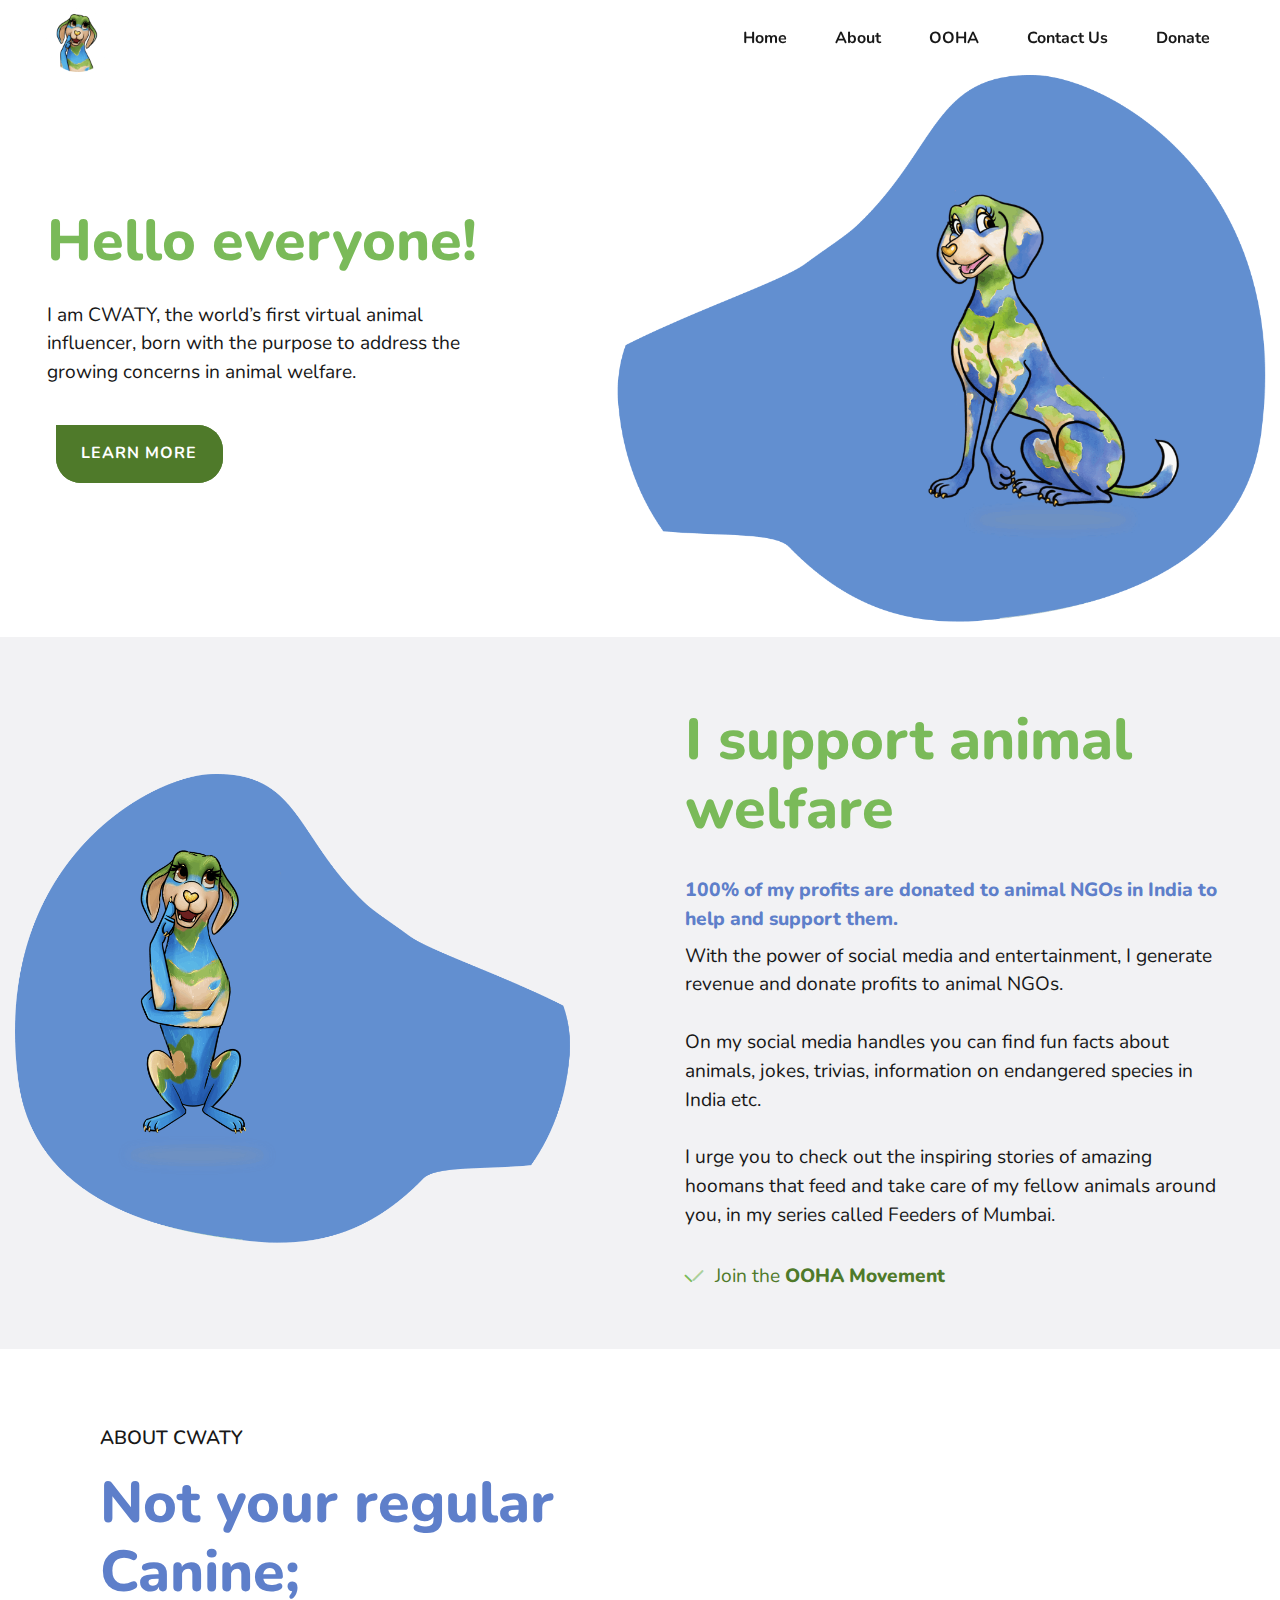
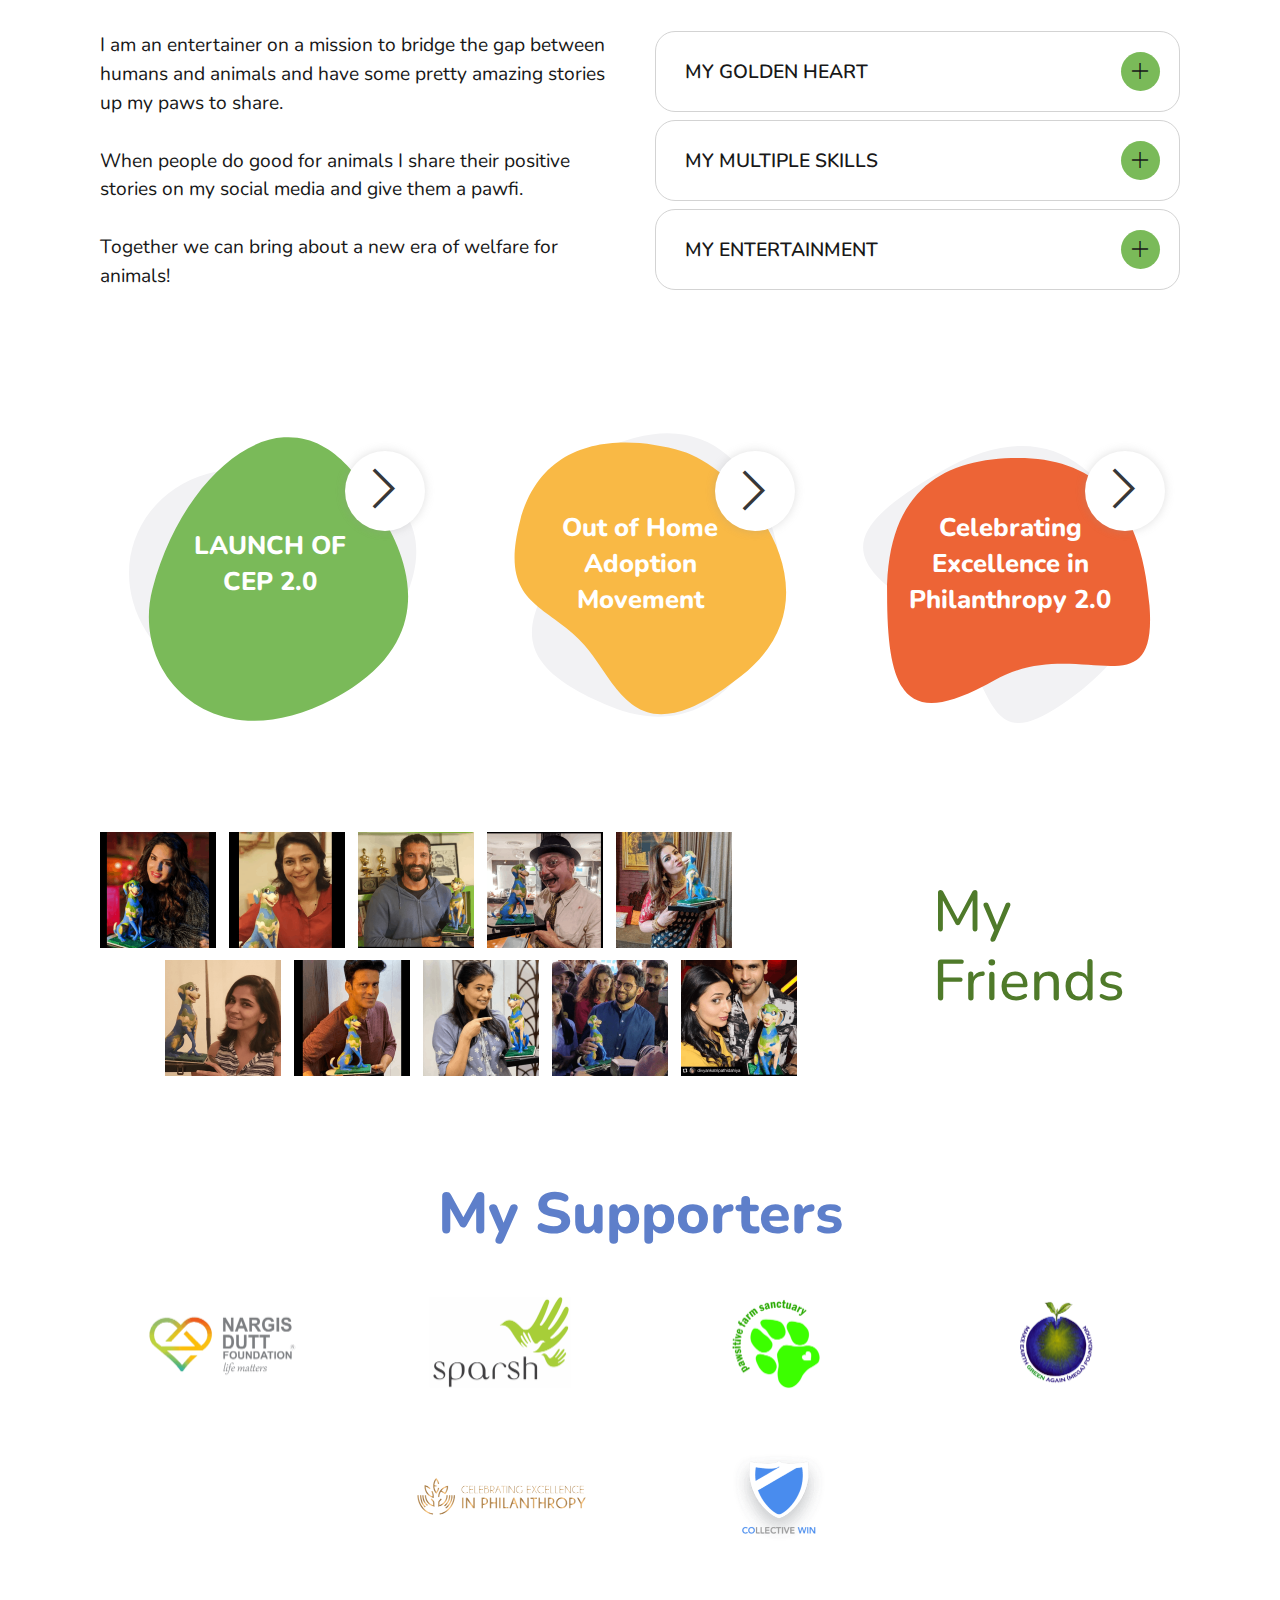
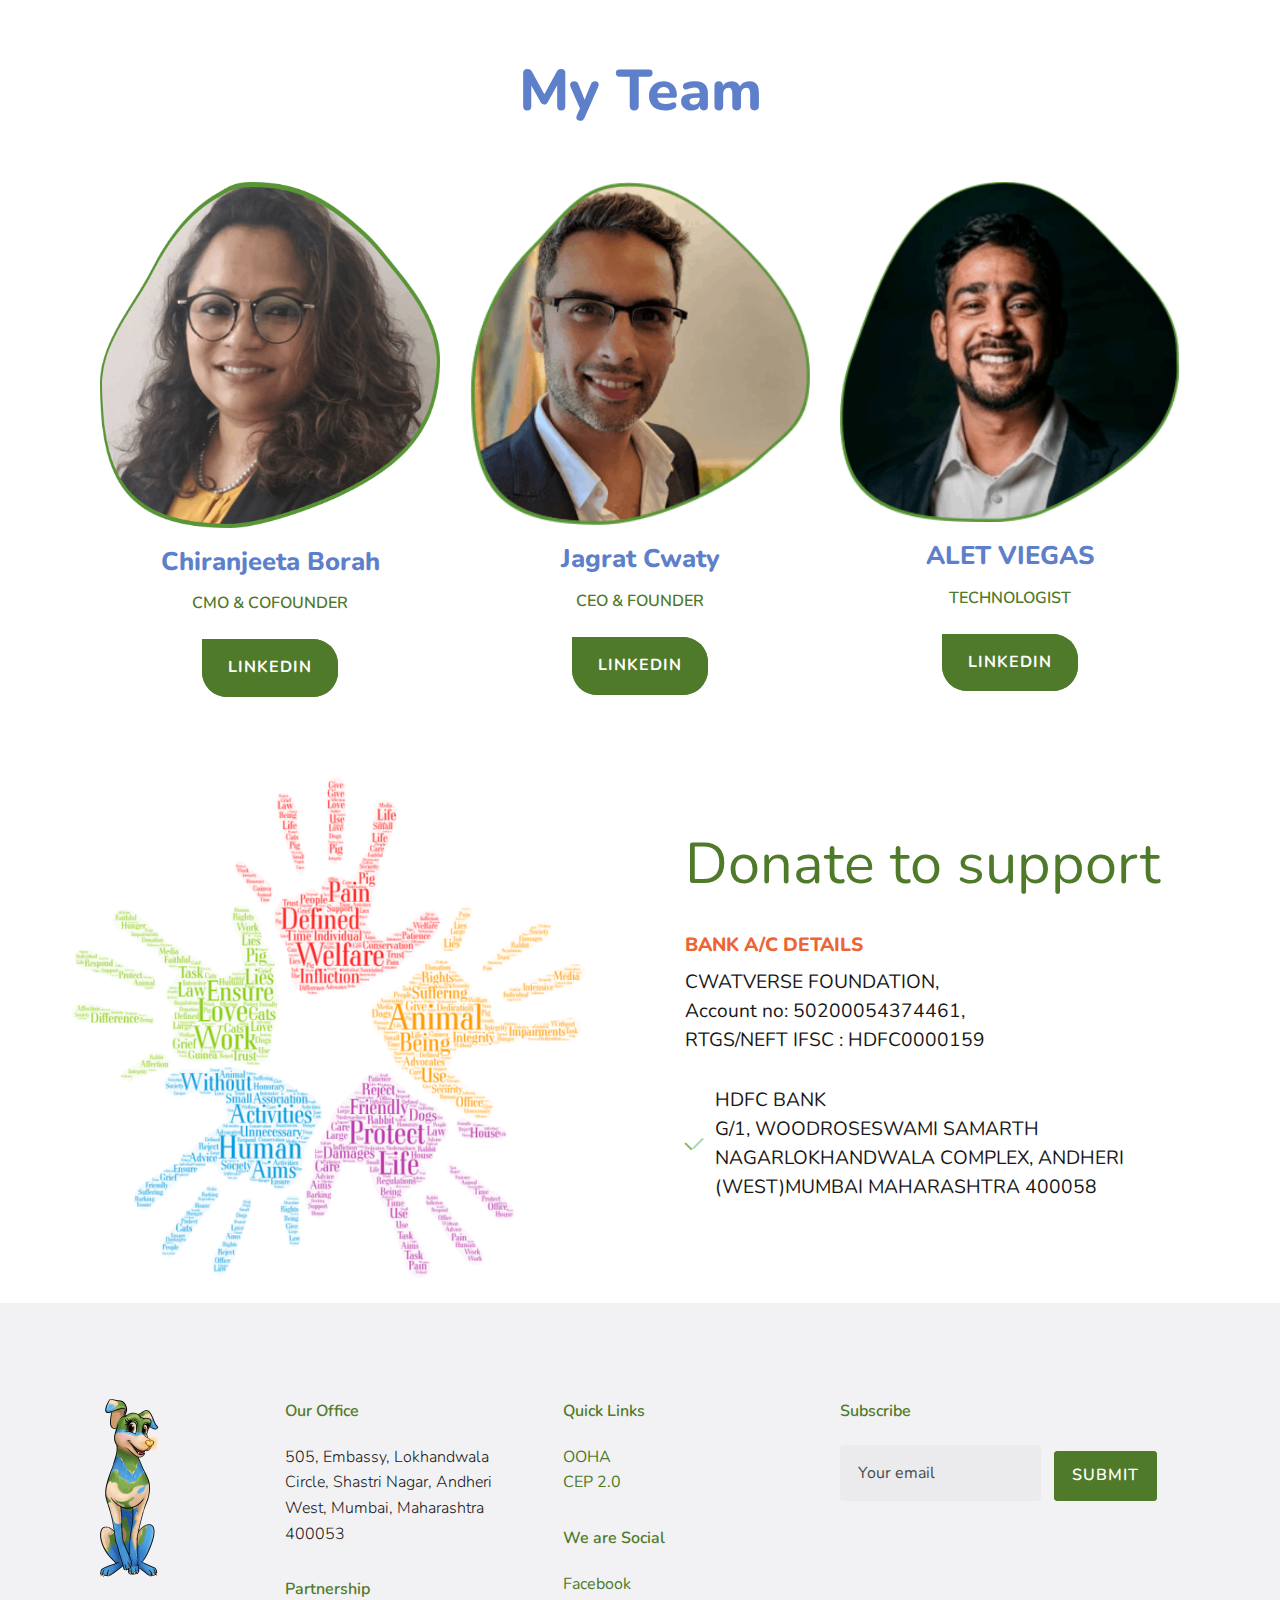
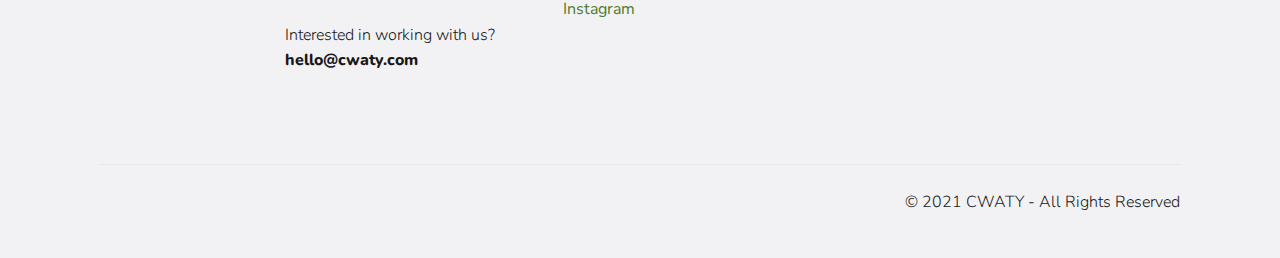
==== commit baa4b0d3: "v 1.2.1" ====
--- a/index.html
+++ b/index.html
@@ -35,7 +35,7 @@
 </head>
 <body>
   
-  <section class="menu cid-rGtWl2Qdmo" once="menu" id="menu1-0" data-sortbtn="btn-primary">
+  <section class="menu cid-rGtWl2Qdmo" once="menu" id="menu1-0">
 
     
 
@@ -64,7 +64,7 @@
                             Home</a>
                     </li><li class="nav-item"><a class="nav-link link text-black text-primary display-4" href="index.html#content2-3" aria-expanded="false">About</a></li><li class="nav-item"><a class="nav-link link text-black text-primary display-4" href="ooha.html">
                             OOHA</a></li><li class="nav-item"><a class="nav-link link text-black text-primary display-4" href="worldngo.html#form3-1h" aria-expanded="false">
-                            Contact Us</a></li></ul>
+                            Contact Us</a></li><li class="nav-item"><a class="nav-link link text-black text-primary display-4" href="index.html#content2-1j" aria-expanded="false">Donate</a></li></ul>
                 
                 
             </div>
@@ -72,7 +72,7 @@
     </nav>
 </section>
 
-<section class="cid-rGtWlOZ46k" id="header1-1" data-sortbtn="btn-primary">
+<section class="cid-rGtWlOZ46k" id="header1-1">
     
 
     
@@ -101,7 +101,7 @@
     </div>
 </section>
 
-<section class="cid-rGtWmGRJOW" id="content2-3" data-sortbtn="btn-primary">
+<section class="cid-rGtWmGRJOW" id="content2-3">
     
 
     
@@ -147,7 +147,7 @@
     </div>
 </section>
 
-<section class="accordion1 petsm4_accordions1 cid-spEi02hDJc" id="accordions1-0" data-sortbtn="btn-primary">
+<section class="accordion1 petsm4_accordions1 cid-spEi02hDJc" id="accordions1-0">
 
 	
 
@@ -169,10 +169,10 @@
 			</div>
 			<div class="col-12 col-lg-6 accordion-section">
 				<div class="accordion-content">
-					<div id="bootstrap-accordion_11" class="panel-group accordionStyles accordion" role="tablist" aria-multiselectable="true">
+					<div id="bootstrap-accordion_3" class="panel-group accordionStyles accordion" role="tablist" aria-multiselectable="true">
 						<div class="card">
 							<div class="card-header" role="tab" id="headingOne">
-								<a role="button" class="panel-title collapsed text-black" data-toggle="collapse" data-core="" href="#collapse1_11" aria-expanded="false" aria-controls="collapse1">
+								<a role="button" class="panel-title collapsed text-black" data-toggle="collapse" data-core="" href="#collapse1_3" aria-expanded="false" aria-controls="collapse1">
 
 
 									<h4 class="mbr-fonts-style display-7">MY GOLDEN HEART</h4>
@@ -180,7 +180,7 @@
 									<span class="sign mbr-iconfont mbri-arrow-down inactive"></span>
 								</a>
 							</div>
-							<div id="collapse1_11" class="panel-collapse noScroll collapse " role="tabpanel" aria-labelledby="headingOne" data-parent="#bootstrap-accordion_11">
+							<div id="collapse1_3" class="panel-collapse noScroll collapse " role="tabpanel" aria-labelledby="headingOne" data-parent="#bootstrap-accordion_3">
 								<div class="panel-body p-4">
 									<p class="mbr-fonts-style panel-text display-7">People say I have a golden heart, literally and as well as metaphorically. Golden hued blood runs through my vein. My skin is covered in intricate patterns, much like the terrain of the globe. With my cute heart-shaped golden nose and long fluttering lashes I win everyone’s heart.<br></p>
 								</div>
@@ -188,7 +188,7 @@
 						</div>
 						<div class="card">
 							<div class="card-header" role="tab" id="headingTwo">
-								<a role="button" class="collapsed panel-title text-black" data-toggle="collapse" data-core="" href="#collapse2_11" aria-expanded="false" aria-controls="collapse2">
+								<a role="button" class="collapsed panel-title text-black" data-toggle="collapse" data-core="" href="#collapse2_3" aria-expanded="false" aria-controls="collapse2">
 
 
 									<h4 class="mbr-fonts-style display-7">MY MULTIPLE SKILLS</h4>
@@ -197,7 +197,7 @@
 								</a>
 
 							</div>
-							<div id="collapse2_11" class="panel-collapse noScroll collapse" role="tabpanel" aria-labelledby="headingTwo" data-parent="#bootstrap-accordion_11">
+							<div id="collapse2_3" class="panel-collapse noScroll collapse" role="tabpanel" aria-labelledby="headingTwo" data-parent="#bootstrap-accordion_3">
 								<div class="panel-body p-4">
 									<p class="mbr-fonts-style panel-text display-7">
 										Just like the colours on my skin, my skills too are multiple. I work as an actor, writer, philanthropist, host, model, singer, influencer, illustrator, comedian &amp; producer. Phew! All to raise funds for the welfare of animals, of course. </p>
@@ -206,7 +206,7 @@
 						</div>
 						<div class="card">
 							<div class="card-header" role="tab" id="headingThree">
-								<a role="button" class="collapsed text-black panel-title" data-toggle="collapse" data-core="" href="#collapse3_11" aria-expanded="false" aria-controls="collapse3">
+								<a role="button" class="collapsed text-black panel-title" data-toggle="collapse" data-core="" href="#collapse3_3" aria-expanded="false" aria-controls="collapse3">
 
 
 									<h4 class="mbr-fonts-style display-7">MY ENTERTAINMENT</h4>
@@ -214,7 +214,7 @@
 									<span class="sign mbr-iconfont mbri-arrow-down inactive"></span>
 								</a>
 							</div>
-							<div id="collapse3_11" class="panel-collapse noScroll collapse" role="tabpanel" aria-labelledby="headingThree" data-parent="#bootstrap-accordion_11">
+							<div id="collapse3_3" class="panel-collapse noScroll collapse" role="tabpanel" aria-labelledby="headingThree" data-parent="#bootstrap-accordion_3">
 								<div class="panel-body p-4">
 									<p class="mbr-fonts-style panel-text display-7"> I have had my fair share of experience in the entertainment industry, making short documentary films on animal feeders, attending shoots and walking down the red carpet. All to raise awareness and donations for animal welfare. </p>
 								</div>
@@ -230,7 +230,7 @@
 	</div>
 </section>
 
-<section class="features1 petsm4_features1 cid-sqbG62HB0G" id="features1-1b" data-sortbtn="btn-primary">
+<section class="features1 petsm4_features1 cid-sqbG62HB0G" id="features1-1b">
 
     
 
@@ -343,7 +343,7 @@
     </div>
 </section>
 
-<section class="team1 voyagem4_team1 cid-sq69evSxf1" id="team1-x" data-sortbtn="btn-primary">
+<section class="team1 voyagem4_team1 cid-sq69evSxf1" id="team1-x">
 
 	
 
@@ -400,7 +400,7 @@
 	</div>
 </section>
 
-<section class="clients1 petsm4_clients1 cid-spHb37b6py" id="clients1-i" data-sortbtn="btn-primary">
+<section class="clients1 petsm4_clients1 cid-spHb37b6py" id="clients1-i">
 
 	<!-- Block parameters controls (Blue "Gear" panel) -->
 	
@@ -441,7 +441,7 @@
 	</div>
 </section>
 
-<section class="features6 popup-btn-cards cid-rGtWoTEzKR" id="team1-9" data-sortbtn="btn-primary">
+<section class="features6 popup-btn-cards cid-rGtWoTEzKR" id="team1-9">
 
     
 
@@ -506,7 +506,7 @@
     </div>
 </section>
 
-<section class="content2 petsm4_content2 cid-svhozQ2XG6" id="content2-1j" data-sortbtn="btn-primary">
+<section class="content2 petsm4_content2 cid-svhozQ2XG6" id="content2-1j">
 
     
 
@@ -559,7 +559,7 @@
                             
 
                             <div class="form-wrapper" data-form-type="formoid">
-                                <form action="https://mobirise.eu/" method="POST" class="mbr-form form-with-styler" data-form-title="Mobirise Form"><input type="hidden" name="email" data-form-email="true" value="mND7BO8H5qW0zhtonSbQwFZRJ2b0jdRutfr9qa99ZUqRj96DAoAr0+IYfzUk6Ti00ONX8RL5e7PsFHhyEPRgV6h23l7lJgC4rIEw9GAbHNFrBwnJq7R4DhRNpjjCAMLn">
+                                <form action="https://mobirise.eu/" method="POST" class="mbr-form form-with-styler" data-form-title="Mobirise Form"><input type="hidden" name="email" data-form-email="true" value="sVVXv1QXepTVD3KZexZaTExXth13Ov4QpTpJCEpOFE0vTVuzoAljOHGS0iNKVoSozjK9gr+CCQSMbvEWjH33Ti86IiHQHWbYQX2EhYdImOVOatRubzPOO/nmZDXRGzNN">
                                     <div class="container">
                                         <div class="row">
                                             <div hidden="hidden" data-form-alert="" class="alert alert-success col-12">Thanks for filling out the form!</div>
@@ -610,7 +610,7 @@
 
                             <div class="form-wrapper" data-form-type="formoid">
 <!--Formbuilder Form-->
-<form action="https://mobirise.eu/" method="POST" class="mbr-form form-with-styler" data-form-title="Mobirise Form"><input type="hidden" name="email" data-form-email="true" value="UkPVRMGwFzplb/tA+jvz7OfSKNgt+/7WXGZSxRDiaiKXLk5jG557o/M8V9OY08nrlIg3ZiLOkfeX00zZQO6ntrVnw4hwWNXpArYdQQMVvuVl2MiQg0J7VrlbqfF+MI0S">
+<form action="https://mobirise.eu/" method="POST" class="mbr-form form-with-styler" data-form-title="Mobirise Form"><input type="hidden" name="email" data-form-email="true" value="wQ/5v2Jqu8FrCkIisol+T+NTpyjRZV1/SCHq8z+nMVAWOr5Xfe6kQ3HEJqANvFamlFxX8qwALadEEL/OhabHl/WJeojejJ/NCZJgs06+Bs/WinIsEyoJHXiolcnLJdb1">
 <div class="">
 <div hidden="hidden" data-form-alert="" class="alert alert-success col-12">Thanks for filling out the form!</div>
 <div hidden="hidden" data-form-alert-danger="" class="alert alert-danger col-12">
@@ -645,7 +645,7 @@
             </div>
         </div>
 
-<section class="footer1 conferencem4_footer1 cid-spF43gKbUT" once="footer" id="footer1-f" data-sortbtn="btn-primary">
+<section class="footer1 conferencem4_footer1 cid-spF43gKbUT" once="footer" id="footer1-f">
 
 	
 
@@ -682,7 +682,7 @@
 					<h4 class="mbr-fonts-style mbr-semibold title__address display-4">Subscribe</h4>
 					<div class="subscribe__form" data-form-type="formoid">
 						<!---Formbuilder Form--->
-						<form action="https://mobirise.eu/" method="POST" class="mbr-form form-with-styler" data-form-title="Mobirise Form"><input type="hidden" name="email" data-form-email="true" value="xSz1zRFJuw/VfSvOH/9FKEc+tgm1r9EhisuH1ihjzT/n6s+eZs/gYmJbO5UAswAuYTm50RvQy9mVet+e2mQn6eyrW2itSFFZZuKZJr5OViu9A8eToUQvq7buf7jKN5iP">
+						<form action="https://mobirise.eu/" method="POST" class="mbr-form form-with-styler" data-form-title="Mobirise Form"><input type="hidden" name="email" data-form-email="true" value="PdyZsyKB/p0o+M9Pw5mk4zBG7skkCeT6l8j3MeUu0ZpQMn2SL2LjPTjs8wH+0lyHaY3HYF28U3r0XbjqFWqxRCw7c+mTVKWdXSGd1wc/tJD0pMAYefpjADtwUJcAyYWL">
 							<div class="row">
 								<div hidden="hidden" data-form-alert="" class="alert alert-success col-12">Thanks for
 									filling out the form!</div>
